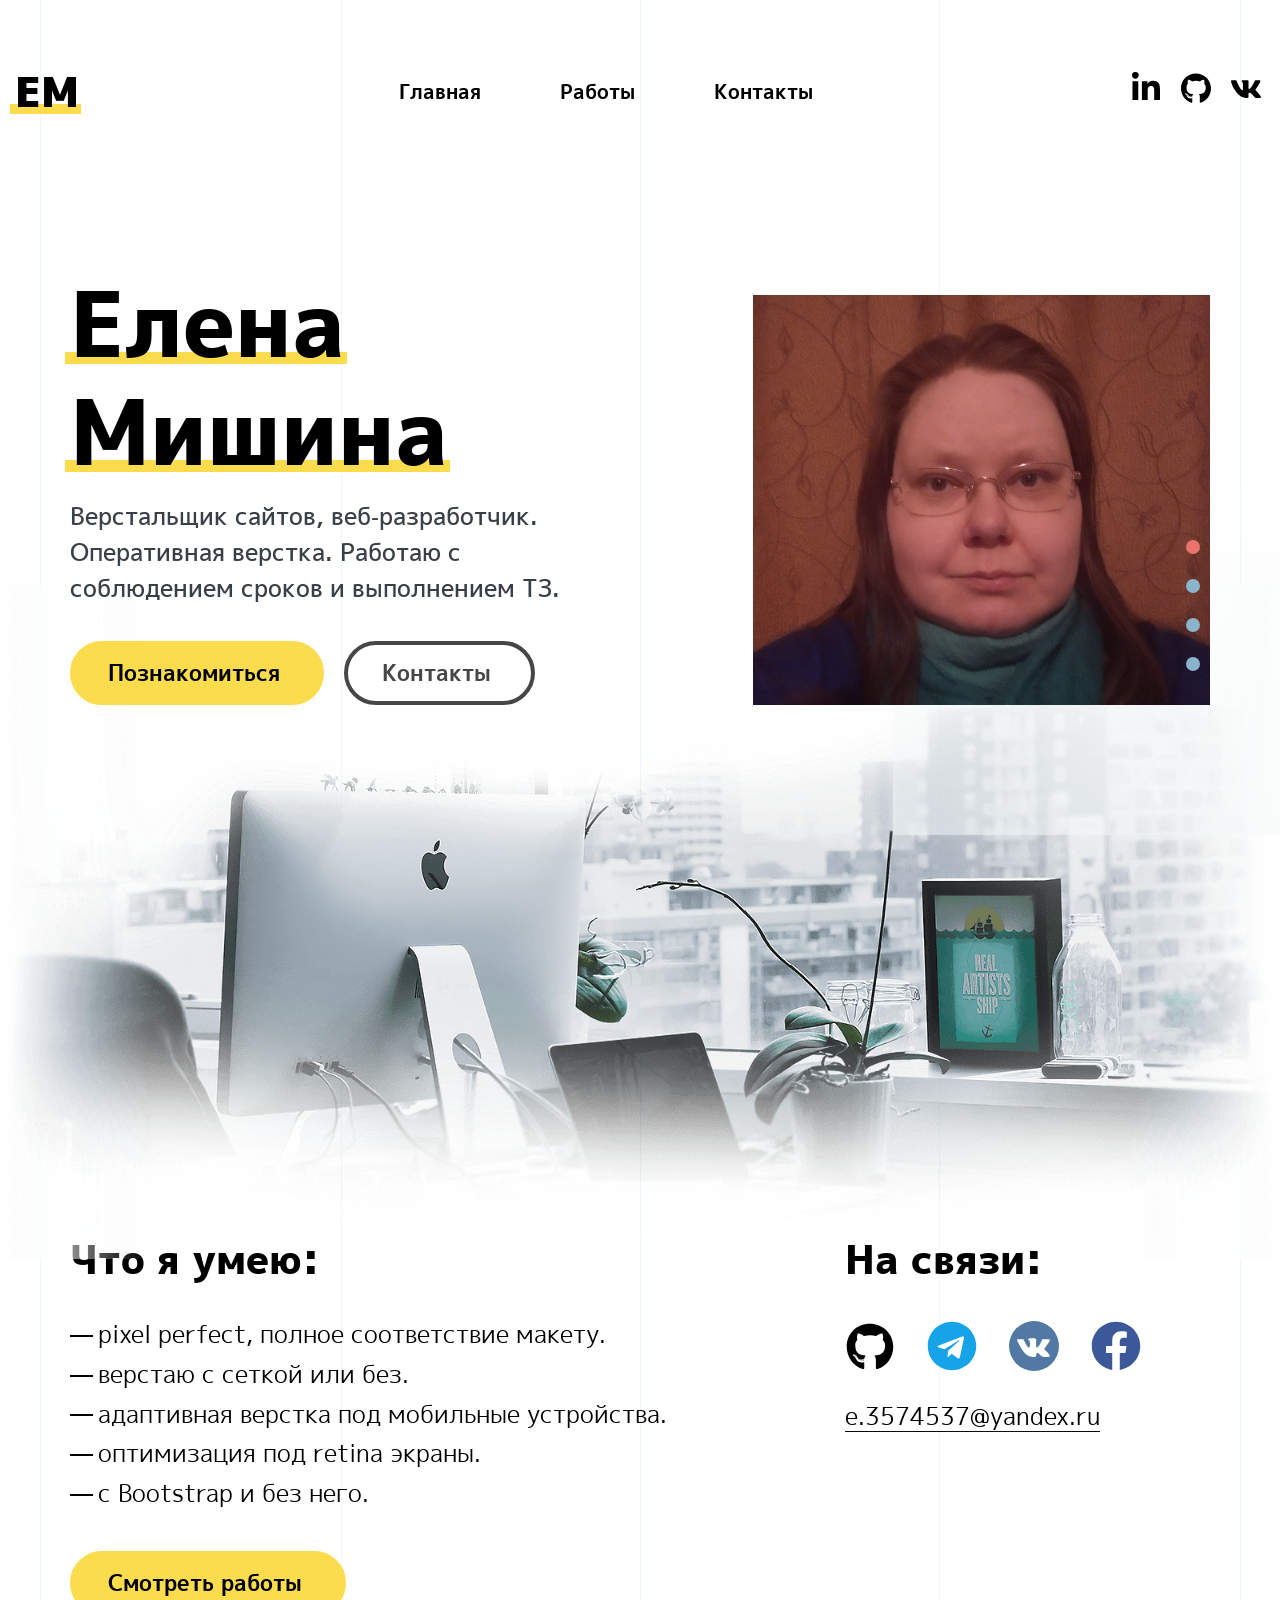
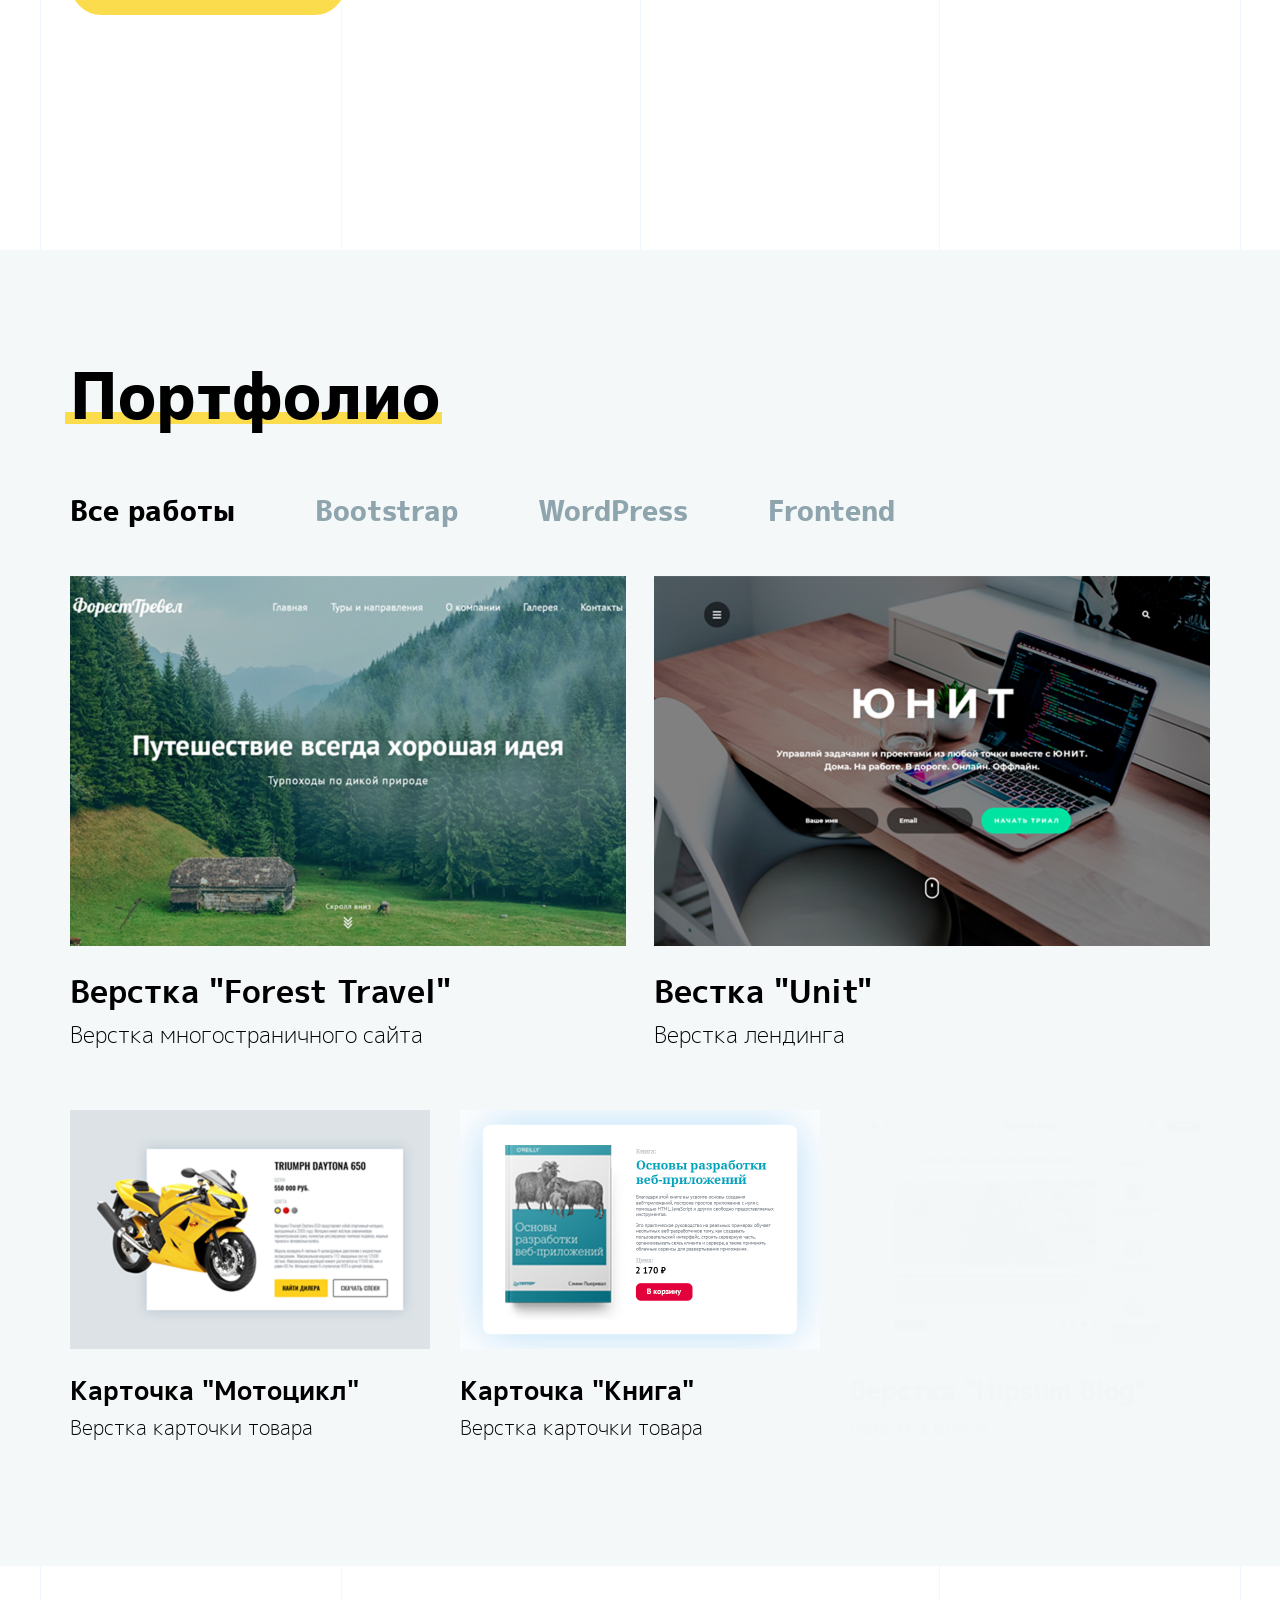
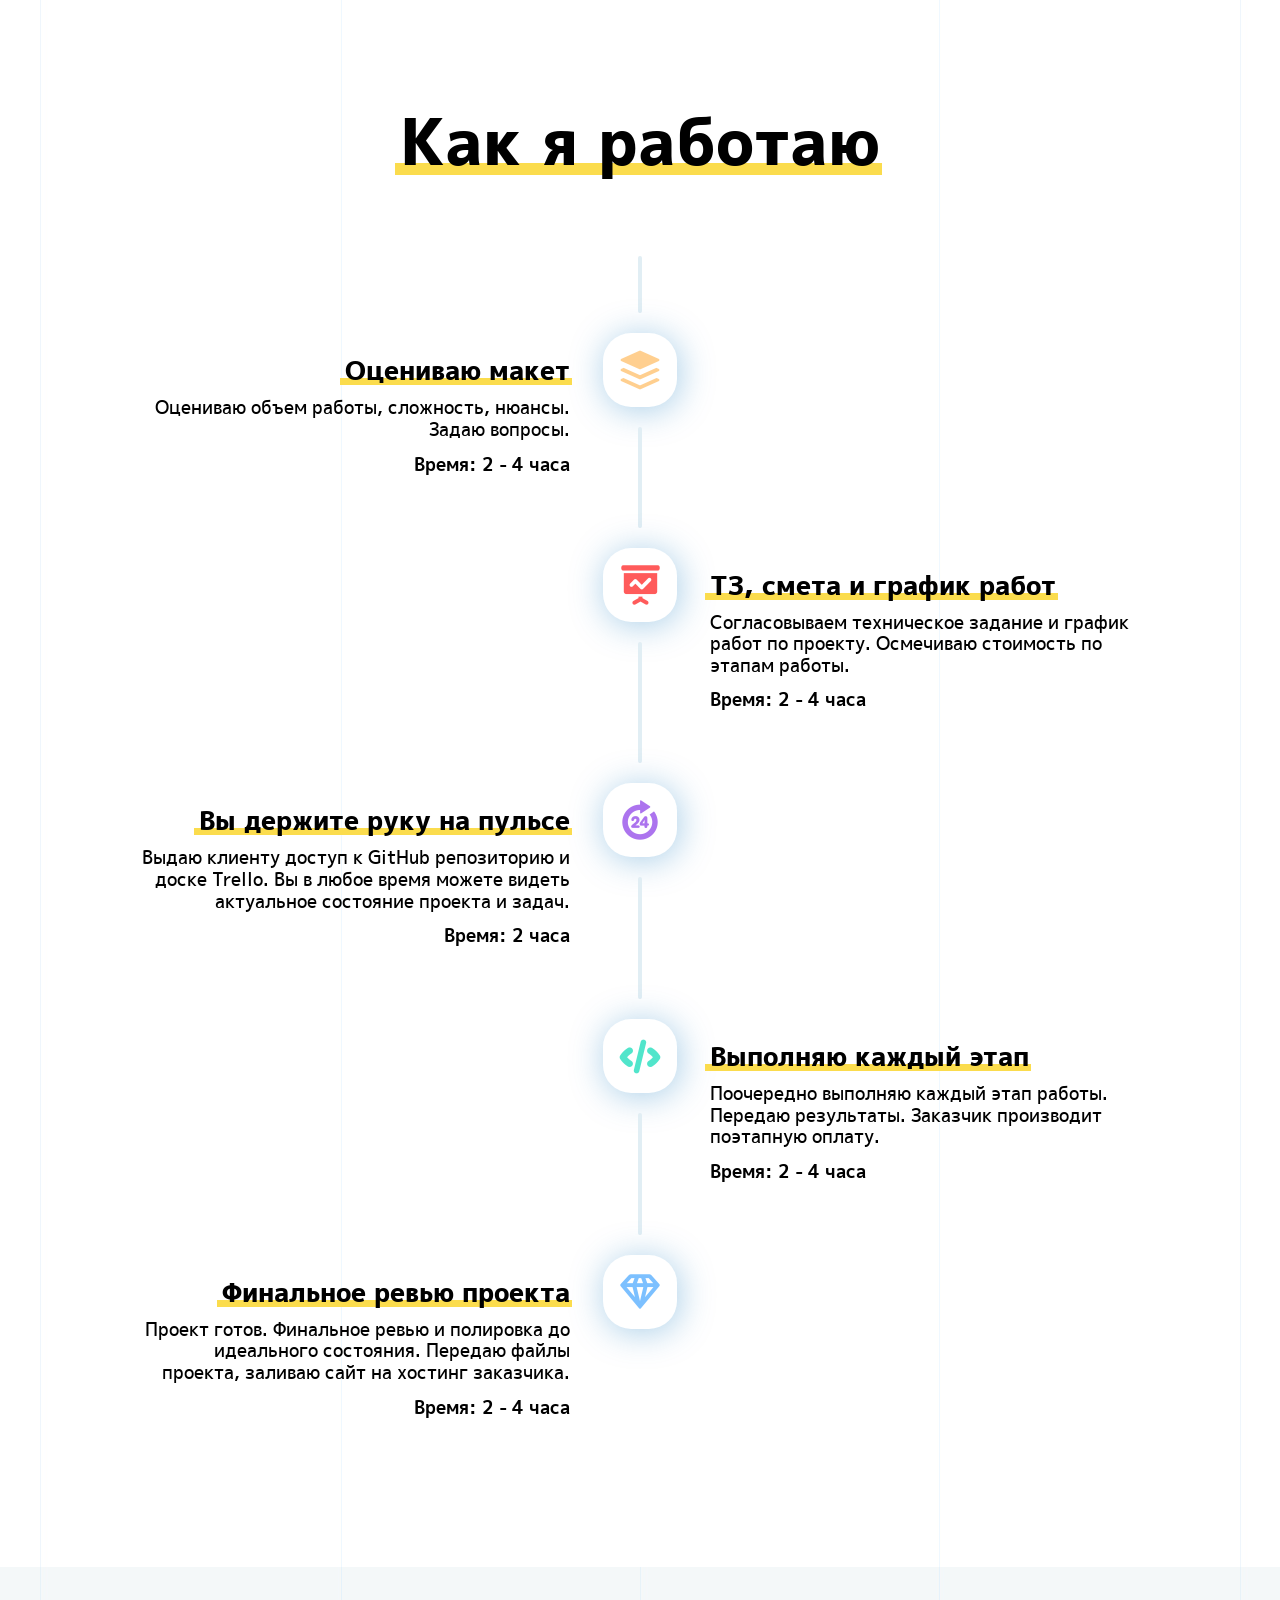
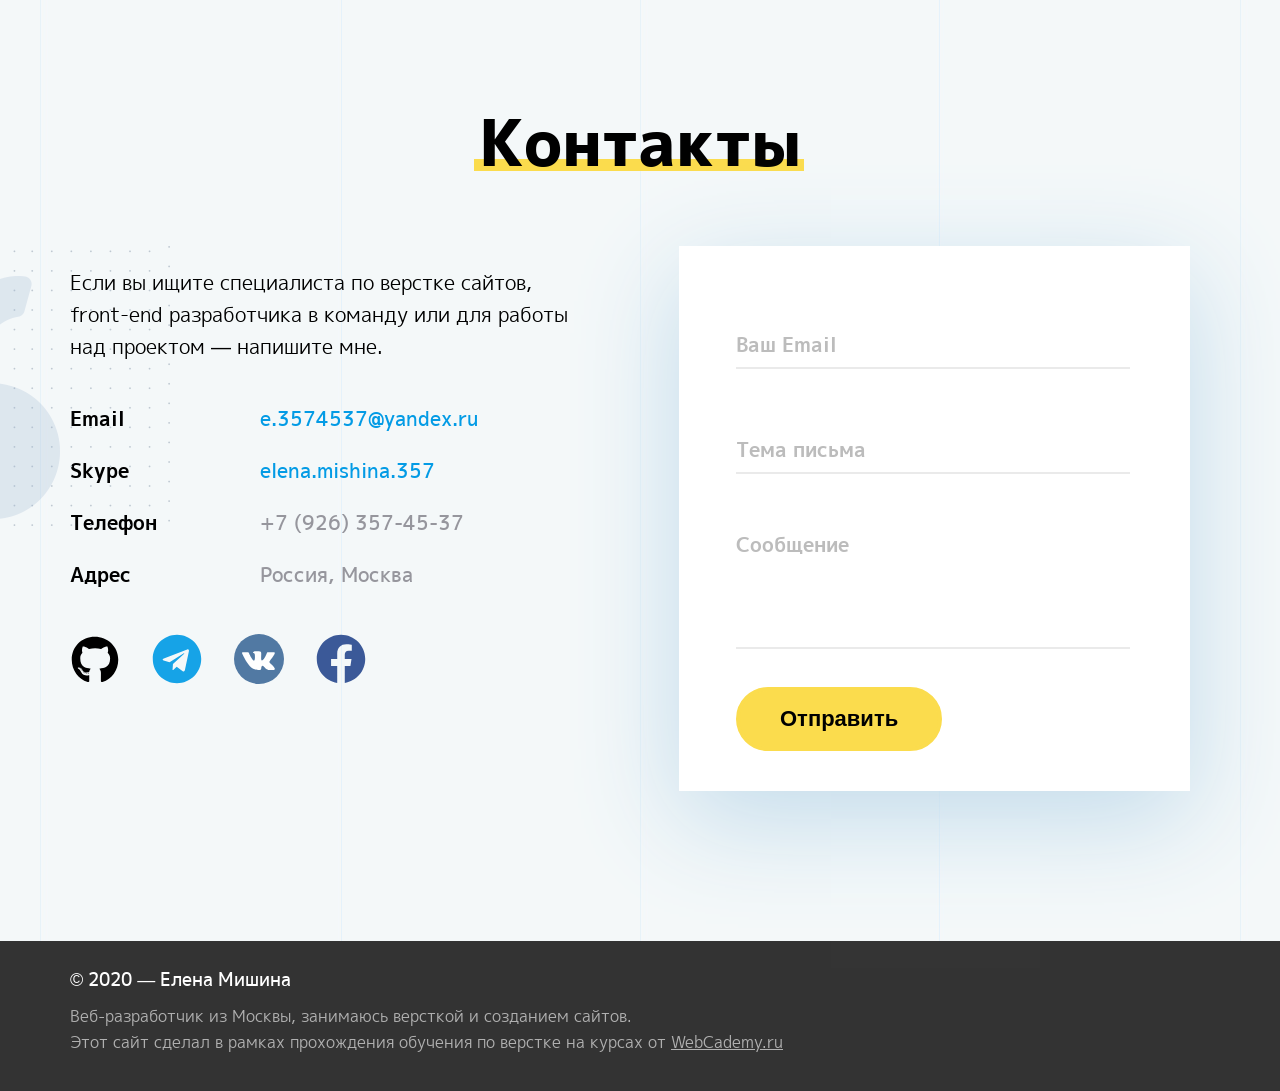
==== docs/index.html @ 37657541 "Mobile all sections" ====
<!DOCTYPE html>
<html lang="ru">
<head>
    <meta charset="UTF-8">
    <meta name="viewport" content="width=device-width, initial-scale=1.0">
    <title>Портфолио</title>
    <link rel="stylesheet" href="./fonts/mplus1p/mplus1p.css">
    <link rel="shortcut icon" href="./img/favicon.png" type="image/x-icon">
    <link rel="stylesheet" href="./css/main.css">
</head>
<body>
    <ul id="page-nav">
        <li class="active">
            <a href="#header"></a>
        </li>
        <li>
            <a href="#portfolio"></a>
        </li>
        <li>
            <a href="#timeline"></a>
        </li>
        <li>
            <a href="#contacts"></a>
        </li>
    </ul>

    <!-- Оверлей -->
    <div id="overlay"></div>

    <!-- Мобильное меню -->
    <div class="mobile-menu">
        <div class="mobile-menu__nav">
            <a href="#" class="logo-link bottom-line">ЕМ</a>

            <nav class="mobile-menu__links">
                <a href="#" class="mobile-menu__link">Услуги</a>
                <a href="#portfolio" class="mobile-menu__link">Работы</a>
                <a href="#contacts" class="mobile-menu__link">Контакты</a>
            </nav>

            <nav class="socials-block">
                <a href="https://github.com/elena-mishina?tab=repositories" target="_blank" class="socials-block__link">
                    <svg aria-hidden="true" focusable="false" data-prefix="fab" data-icon="github" class="svg-inline--fa fa-github fa-w-16" role="img" xmlns="http://www.w3.org/2000/svg" viewBox="0 0 496 512" width="50" height="48"><path fill="#000" d="M165.9 397.4c0 2-2.3 3.6-5.2 3.6-3.3.3-5.6-1.3-5.6-3.6 0-2 2.3-3.6 5.2-3.6 3-.3 5.6 1.3 5.6 3.6zm-31.1-4.5c-.7 2 1.3 4.3 4.3 4.9 2.6 1 5.6 0 6.2-2s-1.3-4.3-4.3-5.2c-2.6-.7-5.5.3-6.2 2.3zm44.2-1.7c-2.9.7-4.9 2.6-4.6 4.9.3 2 2.9 3.3 5.9 2.6 2.9-.7 4.9-2.6 4.6-4.6-.3-1.9-3-3.2-5.9-2.9zM244.8 8C106.1 8 0 113.3 0 252c0 110.9 69.8 205.8 169.5 239.2 12.8 2.3 17.3-5.6 17.3-12.1 0-6.2-.3-40.4-.3-61.4 0 0-70 15-84.7-29.8 0 0-11.4-29.1-27.8-36.6 0 0-22.9-15.7 1.6-15.4 0 0 24.9 2 38.6 25.8 21.9 38.6 58.6 27.5 72.9 20.9 2.3-16 8.8-27.1 16-33.7-55.9-6.2-112.3-14.3-112.3-110.5 0-27.5 7.6-41.3 23.6-58.9-2.6-6.5-11.1-33.3 2.6-67.9 20.9-6.5 69 27 69 27 20-5.6 41.5-8.5 62.8-8.5s42.8 2.9 62.8 8.5c0 0 48.1-33.6 69-27 13.7 34.7 5.2 61.4 2.6 67.9 16 17.7 25.8 31.5 25.8 58.9 0 96.5-58.9 104.2-114.8 110.5 9.2 7.9 17 22.9 17 46.4 0 33.7-.3 75.4-.3 83.6 0 6.5 4.6 14.4 17.3 12.1C428.2 457.8 496 362.9 496 252 496 113.3 383.5 8 244.8 8zM97.2 352.9c-1.3 1-1 3.3.7 5.2 1.6 1.6 3.9 2.3 5.2 1 1.3-1 1-3.3-.7-5.2-1.6-1.6-3.9-2.3-5.2-1zm-10.8-8.1c-.7 1.3.3 2.9 2.3 3.9 1.6 1 3.6.7 4.3-.7.7-1.3-.3-2.9-2.3-3.9-2-.6-3.6-.3-4.3.7zm32.4 35.6c-1.6 1.3-1 4.3 1.3 6.2 2.3 2.3 5.2 2.6 6.5 1 1.3-1.3.7-4.3-1.3-6.2-2.2-2.3-5.2-2.6-6.5-1zm-11.4-14.7c-1.6 1-1.6 3.6 0 5.9 1.6 2.3 4.3 3.3 5.6 2.3 1.6-1.3 1.6-3.9 0-6.2-1.4-2.3-4-3.3-5.6-2z"></path></svg>
                </a>
                <a href="https://t.me/elena3574537" target="_blank" class="socials-block__link">
                    <svg aria-hidden="true" focusable="false" data-prefix="fab" data-icon="telegram" class="svg-inline--fa fa-telegram fa-w-16" role="img" xmlns="http://www.w3.org/2000/svg" viewBox="0 0 496 512" width="50" height="50"><path fill="#16a3e7" d="M248 8C111 8 0 119 0 256s111 248 248 248 248-111 248-248S385 8 248 8zm121.8 169.9l-40.7 191.8c-3 13.6-11.1 16.9-22.4 10.5l-62-45.7-29.9 28.8c-3.3 3.3-6.1 6.1-12.5 6.1l4.4-63.1 114.9-103.8c5-4.4-1.1-6.9-7.7-2.5l-142 89.4-61.2-19.1c-13.3-4.2-13.6-13.3 2.8-19.7l239.1-92.2c11.1-4 20.8 2.7 17.2 19.5z"></path></svg>
                </a>
                <a href="https://vk.com/id86063" target="_blank" class="socials-block__link">
                    <svg version="1.1" xmlns="http://www.w3.org/2000/svg" xmlns:xlink="http://www.w3.org/1999/xlink" x="0px" y="0px" viewBox="0 0 112.196 112.196" style="enable-background:new 0 0 112.196 112.196;" xml:space="preserve" width="50" height="50"><g><g>
                    <circle style="fill:#5179a3;" cx="56.098" cy="56.098" r="56.098"/></g>
                    <path style="fill-rule:evenodd;clip-rule:evenodd;fill:#FFFFFF;" d="M53.979,80.702h4.403c0,0,1.33-0.146,2.009-0.878
                    c0.625-0.672,0.605-1.934,0.605-1.934s-0.086-5.908,2.656-6.778c2.703-0.857,6.174,5.71,9.853,8.235
                    c2.782,1.911,4.896,1.492,4.896,1.492l9.837-0.137c0,0,5.146-0.317,2.706-4.363c-0.2-0.331-1.421-2.993-7.314-8.463
                    c-6.168-5.725-5.342-4.799,2.088-14.702c4.525-6.031,6.334-9.713,5.769-11.29c-0.539-1.502-3.867-1.105-3.867-1.105l-11.076,0.069
                    c0,0-0.821-0.112-1.43,0.252c-0.595,0.357-0.978,1.189-0.978,1.189s-1.753,4.667-4.091,8.636c-4.932,8.375-6.904,8.817-7.71,8.297
                    c-1.875-1.212-1.407-4.869-1.407-7.467c0-8.116,1.231-11.5-2.397-12.376c-1.204-0.291-2.09-0.483-5.169-0.514
                    c-3.952-0.041-7.297,0.012-9.191,0.94c-1.26,0.617-2.232,1.992-1.64,2.071c0.732,0.098,2.39,0.447,3.269,1.644
                    c1.135,1.544,1.095,5.012,1.095,5.012s0.652,9.554-1.523,10.741c-1.493,0.814-3.541-0.848-7.938-8.446
                    c-2.253-3.892-3.954-8.194-3.954-8.194s-0.328-0.804-0.913-1.234c-0.71-0.521-1.702-0.687-1.702-0.687l-10.525,0.069
                    c0,0-1.58,0.044-2.16,0.731c-0.516,0.611-0.041,1.875-0.041,1.875s8.24,19.278,17.57,28.993
                    C44.264,81.287,53.979,80.702,53.979,80.702L53.979,80.702z"/></g><g></g><g></g><g></g><g></g><g></g><g></g><g></g><g></g><g></g><g></g><g></g><g></g><g></g><g></g><g></g></svg>
                </a>
                <a href="https://www.facebook.com/profile.php?id=100005341898283" target="_blank" class="socials-block__link">
                    <svg aria-hidden="true" focusable="false" data-prefix="fab" data-icon="facebook" class="svg-inline--fa fa-facebook fa-w-16" role="img" xmlns="http://www.w3.org/2000/svg" viewBox="0 0 512 512" width="50" height="50"><path fill="#3b5998" d="M504 256C504 119 393 8 256 8S8 119 8 256c0 123.78 90.69 226.38 209.25 245V327.69h-63V256h63v-54.64c0-62.15 37-96.48 93.67-96.48 27.14 0 55.52 4.84 55.52 4.84v61h-31.28c-30.8 0-40.41 19.12-40.41 38.73V256h68.78l-11 71.69h-57.78V501C413.31 482.38 504 379.78 504 256z"></path></svg>
                </a>
            </nav>

            <a href="mailto:e.3574537@yandex.ru" class="mobile-menu__email">e.3574537@yandex.ru</a>
        </div>
    </div>

    <header class="header" id="header">
        <div class="header__nav">
            <a href="#" class="logo-link bottom-line">ЕМ</a>

            <nav class="header__menu">
                <a href="#" class="header__menu-link">Главная</a>
                <a href="#portfolio" class="header__menu-link">Работы</a>
                <a href="#contacts" class="header__menu-link">Контакты</a>
            </nav>

            <nav class="header__socials">
                <a href="#" target="_blank" class="header__socials-link header__socials-link--linked">
                    <svg aria-hidden="true" focusable="false" data-prefix="fab" data-icon="linkedin-in" class="svg-inline--fa fa-linkedin-in fa-w-14" role="img" xmlns="http://www.w3.org/2000/svg" viewBox="0 0 448 512" width="28"><path fill="#000" d="M100.28 448H7.4V148.9h92.88zM53.79 108.1C24.09 108.1 0 83.5 0 53.8a53.79 53.79 0 0 1 107.58 0c0 29.7-24.1 54.3-53.79 54.3zM447.9 448h-92.68V302.4c0-34.7-.7-79.2-48.29-79.2-48.29 0-55.69 37.7-55.69 76.7V448h-92.78V148.9h89.08v40.8h1.3c12.4-23.5 42.69-48.3 87.88-48.3 94 0 111.28 61.9 111.28 142.3V448z"></path></svg>
                </a>
                <a href="https://github.com/elena-mishina?tab=repositories" target="_blank" class="header__socials-link header__socials-link--github">
                    <svg aria-hidden="true" focusable="false" data-prefix="fab" data-icon="github" class="svg-inline--fa fa-github fa-w-16" role="img" xmlns="http://www.w3.org/2000/svg" viewBox="0 0 496 512" width="30"><path fill="#000" d="M165.9 397.4c0 2-2.3 3.6-5.2 3.6-3.3.3-5.6-1.3-5.6-3.6 0-2 2.3-3.6 5.2-3.6 3-.3 5.6 1.3 5.6 3.6zm-31.1-4.5c-.7 2 1.3 4.3 4.3 4.9 2.6 1 5.6 0 6.2-2s-1.3-4.3-4.3-5.2c-2.6-.7-5.5.3-6.2 2.3zm44.2-1.7c-2.9.7-4.9 2.6-4.6 4.9.3 2 2.9 3.3 5.9 2.6 2.9-.7 4.9-2.6 4.6-4.6-.3-1.9-3-3.2-5.9-2.9zM244.8 8C106.1 8 0 113.3 0 252c0 110.9 69.8 205.8 169.5 239.2 12.8 2.3 17.3-5.6 17.3-12.1 0-6.2-.3-40.4-.3-61.4 0 0-70 15-84.7-29.8 0 0-11.4-29.1-27.8-36.6 0 0-22.9-15.7 1.6-15.4 0 0 24.9 2 38.6 25.8 21.9 38.6 58.6 27.5 72.9 20.9 2.3-16 8.8-27.1 16-33.7-55.9-6.2-112.3-14.3-112.3-110.5 0-27.5 7.6-41.3 23.6-58.9-2.6-6.5-11.1-33.3 2.6-67.9 20.9-6.5 69 27 69 27 20-5.6 41.5-8.5 62.8-8.5s42.8 2.9 62.8 8.5c0 0 48.1-33.6 69-27 13.7 34.7 5.2 61.4 2.6 67.9 16 17.7 25.8 31.5 25.8 58.9 0 96.5-58.9 104.2-114.8 110.5 9.2 7.9 17 22.9 17 46.4 0 33.7-.3 75.4-.3 83.6 0 6.5 4.6 14.4 17.3 12.1C428.2 457.8 496 362.9 496 252 496 113.3 383.5 8 244.8 8zM97.2 352.9c-1.3 1-1 3.3.7 5.2 1.6 1.6 3.9 2.3 5.2 1 1.3-1 1-3.3-.7-5.2-1.6-1.6-3.9-2.3-5.2-1zm-10.8-8.1c-.7 1.3.3 2.9 2.3 3.9 1.6 1 3.6.7 4.3-.7.7-1.3-.3-2.9-2.3-3.9-2-.6-3.6-.3-4.3.7zm32.4 35.6c-1.6 1.3-1 4.3 1.3 6.2 2.3 2.3 5.2 2.6 6.5 1 1.3-1.3.7-4.3-1.3-6.2-2.2-2.3-5.2-2.6-6.5-1zm-11.4-14.7c-1.6 1-1.6 3.6 0 5.9 1.6 2.3 4.3 3.3 5.6 2.3 1.6-1.3 1.6-3.9 0-6.2-1.4-2.3-4-3.3-5.6-2z"></path></svg>
                </a>
                <a href="https://vk.com/id86063" target="_blank" class="header__socials-link header__socials-link--vk">
                    <svg aria-hidden="true" focusable="false" data-prefix="fab" data-icon="vk" class="svg-inline--fa fa-vk fa-w-18" role="img" xmlns="http://www.w3.org/2000/svg" viewBox="0 0 576 512" width="32"><path fill="#000" d="M545 117.7c3.7-12.5 0-21.7-17.8-21.7h-58.9c-15 0-21.9 7.9-25.6 16.7 0 0-30 73.1-72.4 120.5-13.7 13.7-20 18.1-27.5 18.1-3.7 0-9.4-4.4-9.4-16.9V117.7c0-15-4.2-21.7-16.6-21.7h-92.6c-9.4 0-15 7-15 13.5 0 14.2 21.2 17.5 23.4 57.5v86.8c0 19-3.4 22.5-10.9 22.5-20 0-68.6-73.4-97.4-157.4-5.8-16.3-11.5-22.9-26.6-22.9H38.8c-16.8 0-20.2 7.9-20.2 16.7 0 15.6 20 93.1 93.1 195.5C160.4 378.1 229 416 291.4 416c37.5 0 42.1-8.4 42.1-22.9 0-66.8-3.4-73.1 15.4-73.1 8.7 0 23.7 4.4 58.7 38.1 40 40 46.6 57.9 69 57.9h58.9c16.8 0 25.3-8.4 20.4-25-11.2-34.9-86.9-106.7-90.3-111.5-8.7-11.2-6.2-16.2 0-26.2.1-.1 72-101.3 79.4-135.6z"></path></svg>
                </a>
            </nav>

            <!-- Гамбургер -->
            <button class="toggle-menu">
                <span></span>
            </button>
        </div>

        <div class="header__main-info">
            <div class="container">
                <div class="header__main-info-content">
                    <div class="main-info__picture-wrapper">
                        <div class="main-info__picture">
                            <img src="./img/elena.jpg" alt="Елена Мишина">
                        </div>
                    </div>

                    <div class="main-info__about-wrapper">
                        <h1 class="title-1"><span class="bottom-line">Елена</span><br><span class="bottom-line">Мишина</span></h1>
                        <p>Верстальщик сайтов, веб&#8209;разработчик. Оперативная верстка. Работаю с соблюдением сроков и выполнением ТЗ.</p>
                        <div class="main-info__links-wrapper">
                            <a href="#skills" class="button button--animated">Познакомиться</a>
                            <a href="#contacts" class="button button--light">Контакты</a>
                        </div>
                    </div>
                </div>
            </div>
        </div>
        
        <div class="header-pic">
            <img src="./img/header-pc.png" alt="Рабочее место">
        </div>

        <div class="header__additional-info" id="skills">
            <div class="container">
                <div class="header__additional-info-content">
                    <div class="additional-info__skills-wrapper">
                        <h3 class="block-title">Что я умею:</h3>
                        <ul class="additional-info__skills-list">
                            <li class="additional-info__skills-item">pixel perfect, полное соответствие макету.</li>
                            <li class="additional-info__skills-item">верстаю с сеткой или без.</li>
                            <li class="additional-info__skills-item">адаптивная верстка под мобильные устройства.</li>
                            <li class="additional-info__skills-item">оптимизация под retina экраны.</li>
                            <li class="additional-info__skills-item">с Bootstrap и без него.</li>
                        </ul>
                        <a href="#portfolio" class="button">Смотреть работы</a>
                    </div>

                    <div class="additional-info__contacts-wrapper">
                        <h3 class="block-title">На связи:</h3>
                        <nav class="socials-block">
                            <a href="https://github.com/elena-mishina?tab=repositories" target="_blank" class="socials-block__link">
                                <svg aria-hidden="true" focusable="false" data-prefix="fab" data-icon="github" class="svg-inline--fa fa-github fa-w-16" role="img" xmlns="http://www.w3.org/2000/svg" viewBox="0 0 496 512" width="50" height="48"><path fill="#000" d="M165.9 397.4c0 2-2.3 3.6-5.2 3.6-3.3.3-5.6-1.3-5.6-3.6 0-2 2.3-3.6 5.2-3.6 3-.3 5.6 1.3 5.6 3.6zm-31.1-4.5c-.7 2 1.3 4.3 4.3 4.9 2.6 1 5.6 0 6.2-2s-1.3-4.3-4.3-5.2c-2.6-.7-5.5.3-6.2 2.3zm44.2-1.7c-2.9.7-4.9 2.6-4.6 4.9.3 2 2.9 3.3 5.9 2.6 2.9-.7 4.9-2.6 4.6-4.6-.3-1.9-3-3.2-5.9-2.9zM244.8 8C106.1 8 0 113.3 0 252c0 110.9 69.8 205.8 169.5 239.2 12.8 2.3 17.3-5.6 17.3-12.1 0-6.2-.3-40.4-.3-61.4 0 0-70 15-84.7-29.8 0 0-11.4-29.1-27.8-36.6 0 0-22.9-15.7 1.6-15.4 0 0 24.9 2 38.6 25.8 21.9 38.6 58.6 27.5 72.9 20.9 2.3-16 8.8-27.1 16-33.7-55.9-6.2-112.3-14.3-112.3-110.5 0-27.5 7.6-41.3 23.6-58.9-2.6-6.5-11.1-33.3 2.6-67.9 20.9-6.5 69 27 69 27 20-5.6 41.5-8.5 62.8-8.5s42.8 2.9 62.8 8.5c0 0 48.1-33.6 69-27 13.7 34.7 5.2 61.4 2.6 67.9 16 17.7 25.8 31.5 25.8 58.9 0 96.5-58.9 104.2-114.8 110.5 9.2 7.9 17 22.9 17 46.4 0 33.7-.3 75.4-.3 83.6 0 6.5 4.6 14.4 17.3 12.1C428.2 457.8 496 362.9 496 252 496 113.3 383.5 8 244.8 8zM97.2 352.9c-1.3 1-1 3.3.7 5.2 1.6 1.6 3.9 2.3 5.2 1 1.3-1 1-3.3-.7-5.2-1.6-1.6-3.9-2.3-5.2-1zm-10.8-8.1c-.7 1.3.3 2.9 2.3 3.9 1.6 1 3.6.7 4.3-.7.7-1.3-.3-2.9-2.3-3.9-2-.6-3.6-.3-4.3.7zm32.4 35.6c-1.6 1.3-1 4.3 1.3 6.2 2.3 2.3 5.2 2.6 6.5 1 1.3-1.3.7-4.3-1.3-6.2-2.2-2.3-5.2-2.6-6.5-1zm-11.4-14.7c-1.6 1-1.6 3.6 0 5.9 1.6 2.3 4.3 3.3 5.6 2.3 1.6-1.3 1.6-3.9 0-6.2-1.4-2.3-4-3.3-5.6-2z"></path></svg>
                            </a>
                            <a href="https://t.me/elena3574537" target="_blank" class="socials-block__link">
                                <svg aria-hidden="true" focusable="false" data-prefix="fab" data-icon="telegram" class="svg-inline--fa fa-telegram fa-w-16" role="img" xmlns="http://www.w3.org/2000/svg" viewBox="0 0 496 512" width="50" height="50"><path fill="#16a3e7" d="M248 8C111 8 0 119 0 256s111 248 248 248 248-111 248-248S385 8 248 8zm121.8 169.9l-40.7 191.8c-3 13.6-11.1 16.9-22.4 10.5l-62-45.7-29.9 28.8c-3.3 3.3-6.1 6.1-12.5 6.1l4.4-63.1 114.9-103.8c5-4.4-1.1-6.9-7.7-2.5l-142 89.4-61.2-19.1c-13.3-4.2-13.6-13.3 2.8-19.7l239.1-92.2c11.1-4 20.8 2.7 17.2 19.5z"></path></svg>
                            </a>
                            <a href="https://vk.com/id86063" target="_blank" class="socials-block__link">
                                <svg version="1.1" xmlns="http://www.w3.org/2000/svg" xmlns:xlink="http://www.w3.org/1999/xlink" x="0px" y="0px" viewBox="0 0 112.196 112.196" style="enable-background:new 0 0 112.196 112.196;" xml:space="preserve" width="50" height="50"><g><g>
                                <circle style="fill:#5179a3;" cx="56.098" cy="56.098" r="56.098"/></g>
                                <path style="fill-rule:evenodd;clip-rule:evenodd;fill:#FFFFFF;" d="M53.979,80.702h4.403c0,0,1.33-0.146,2.009-0.878
                                c0.625-0.672,0.605-1.934,0.605-1.934s-0.086-5.908,2.656-6.778c2.703-0.857,6.174,5.71,9.853,8.235
                                c2.782,1.911,4.896,1.492,4.896,1.492l9.837-0.137c0,0,5.146-0.317,2.706-4.363c-0.2-0.331-1.421-2.993-7.314-8.463
                                c-6.168-5.725-5.342-4.799,2.088-14.702c4.525-6.031,6.334-9.713,5.769-11.29c-0.539-1.502-3.867-1.105-3.867-1.105l-11.076,0.069
                                c0,0-0.821-0.112-1.43,0.252c-0.595,0.357-0.978,1.189-0.978,1.189s-1.753,4.667-4.091,8.636c-4.932,8.375-6.904,8.817-7.71,8.297
                                c-1.875-1.212-1.407-4.869-1.407-7.467c0-8.116,1.231-11.5-2.397-12.376c-1.204-0.291-2.09-0.483-5.169-0.514
                                c-3.952-0.041-7.297,0.012-9.191,0.94c-1.26,0.617-2.232,1.992-1.64,2.071c0.732,0.098,2.39,0.447,3.269,1.644
                                c1.135,1.544,1.095,5.012,1.095,5.012s0.652,9.554-1.523,10.741c-1.493,0.814-3.541-0.848-7.938-8.446
                                c-2.253-3.892-3.954-8.194-3.954-8.194s-0.328-0.804-0.913-1.234c-0.71-0.521-1.702-0.687-1.702-0.687l-10.525,0.069
                                c0,0-1.58,0.044-2.16,0.731c-0.516,0.611-0.041,1.875-0.041,1.875s8.24,19.278,17.57,28.993
                                C44.264,81.287,53.979,80.702,53.979,80.702L53.979,80.702z"/></g><g></g><g></g><g></g><g></g><g></g><g></g><g></g><g></g><g></g><g></g><g></g><g></g><g></g><g></g><g></g></svg>
                            </a>
                            <a href="https://www.facebook.com/profile.php?id=100005341898283" target="_blank" class="socials-block__link">
                                <svg aria-hidden="true" focusable="false" data-prefix="fab" data-icon="facebook" class="svg-inline--fa fa-facebook fa-w-16" role="img" xmlns="http://www.w3.org/2000/svg" viewBox="0 0 512 512" width="50" height="50"><path fill="#3b5998" d="M504 256C504 119 393 8 256 8S8 119 8 256c0 123.78 90.69 226.38 209.25 245V327.69h-63V256h63v-54.64c0-62.15 37-96.48 93.67-96.48 27.14 0 55.52 4.84 55.52 4.84v61h-31.28c-30.8 0-40.41 19.12-40.41 38.73V256h68.78l-11 71.69h-57.78V501C413.31 482.38 504 379.78 504 256z"></path></svg>
                            </a>
                        </nav>
                        <a href="mailto:e.3574537@yandex.ru" class="additional-info__email">e.3574537@yandex.ru</a>
                    </div>
                </div>
            </div>
        </div>
    </header>

    <main>
        <section class="portfolio" id="portfolio">
            <div class="container">
                <h2 class="title-2"><span class="bottom-line">Портфолио</span></h2>

                <div class="projects">
                    <div class="projects__menu">
                        <button class="projects__menu-item control-active" data-filter="all">Все работы</button>
                        <button class="projects__menu-item" data-filter=".bootstrap">Bootstrap</button>
                        <button class="projects__menu-item" data-filter=".wordpress">WordPress</button>
                        <button class="projects__menu-item" data-filter=".frontend">Frontend</button>
                    </div>

                    <div class="projects__cards-wrapper" id="projects-cards">
                        <a href="#" class="project__card project__card--big mix bootstrap">
                            <div class="project-card__img">
                                <span class="button button--project">Смотреть проект</span>
                                <img src="./img/projects/forest-travel.jpg" width="556" alt="Проект 1">
                            </div>

                            <div class="project-card__description">
                                <h4 class="project-card__title">Верстка "Forest Travel"</h4>
                                <p class="project-card__text">Верстка многостраничного сайта</p>
                            </div>
                        </a>

                        <a href="#" class="project__card project__card--big mix">
                            <div class="project-card__img">
                                <span class="button button--project">Смотреть проект</span>
                                <img src="./img/projects/unit.jpg" width="556" alt="Проект 2">
                            </div>

                            <div class="project-card__description">
                                <h4 class="project-card__title">Вестка "Unit"</h4>
                                <p class="project-card__text">Верстка лендинга</p>
                            </div>
                        </a>

                        <a href="#" class="project__card mix wordpress frontend">
                            <div class="project-card__img">
                                <span class="button button--project">Смотреть проект</span>
                                <img src="./img/projects/moto-card.jpg" width="360" alt="Проект 3">
                            </div>

                            <div class="project-card__description">
                                <h4 class="project-card__title">Карточка "Мотоцикл"</h4>
                                <p class="project-card__text">Верстка карточки товара</p>
                            </div>
                        </a>

                        <a href="#" class="project__card mix frontend wordpress">
                            <div class="project-card__img">
                                <span class="button button--project">Смотреть проект</span>
                                <img src="./img/projects/book-card.jpg" width="360" alt="Проект 4">
                            </div>

                            <div class="project-card__description">
                                <h4 class="project-card__title">Карточка "Книга"</h4>
                                <p class="project-card__text">Верстка карточки товара</p>
                            </div>
                        </a>

                        <a href="#" class="project__card hide-card mix frontend">
                            <div class="project-card__img">
                                <span class="button button--project">Смотреть проект</span>
                                <img src="./img/projects/hipsum-blog.jpg" width="360" alt="Проект 5">
                            </div>

                            <div class="project-card__description">
                                <h4 class="project-card__title">Верстка "Hipsum Blog"</h4>
                                <p class="project-card__text">Верстка блога</p>
                            </div>
                        </a>
                    </div>

                    <button class="projects__all-cards">Смотреть все работы</button>
                </div>
            </div>
        </section>

        <section class="timeline" id="timeline">
            <div class="container">
                <h2 class="title-2"><span class="bottom-line">Как я работаю</span></h2>

                <div class="timeline__wrapper">
                    <div class="timeline__item">
                        <div class="timeline__text">
                            <h4 class="timeline__title"><span class="bottom-line">Оцениваю макет</span></h4>
                            <p class="timeline__description">Оцениваю объем работы, сложность, нюансы. Задаю вопросы.</p>
                            <p class="timeline__time">Время: 2 - 4 часа</p>
                        </div>
                        <div class="timeline__icon">
                            <img src="./img/icons/layers.png" alt="Иконка-1">
                        </div>
                    </div>

                    <div class="timeline__item">
                        <div class="timeline__text">
                            <h4 class="timeline__title"><span class="bottom-line">ТЗ, смета и график работ</span></h4>
                            <p class="timeline__description">Согласовываем техническое задание и график работ по проекту. Осмечиваю стоимость по этапам работы.</p>
                            <p class="timeline__time">Время: 2 - 4 часа</p>
                        </div>
                        <div class="timeline__icon">
                            <img src="./img/icons/presentation-chart.png" alt="Иконка-2">
                        </div>
                    </div>

                    <div class="timeline__item">
                        <div class="timeline__text">
                            <h4 class="timeline__title"><span class="bottom-line">Вы держите руку на пульсе</span></h4>
                            <p class="timeline__description">Выдаю клиенту доступ к GitHub репозиторию и доске Trello. Вы в любое время можете видеть актуальное состояние проекта и задач.</p>
                            <p class="timeline__time">Время: 2 часа</p>
                        </div>
                        <div class="timeline__icon">
                            <img src="./img/icons/24-hours.png" alt="Иконка-3">
                        </div>
                    </div>

                    <div class="timeline__item">
                        <div class="timeline__text">
                            <h4 class="timeline__title"><span class="bottom-line">Выполняю каждый этап</span></h4>
                            <p class="timeline__description">Поочередно выполняю каждый этап работы. Передаю результаты. Заказчик производит поэтапную оплату.</p>
                            <p class="timeline__time">Время: 2 - 4 часа</p>
                        </div>
                        <div class="timeline__icon">
                            <img src="./img/icons/code-alt.png" alt="Иконка-4">
                        </div>
                    </div>

                    <div class="timeline__item">
                        <div class="timeline__text">
                            <h4 class="timeline__title"><span class="bottom-line">Финальное ревью проекта</span></h4>
                            <p class="timeline__description">Проект готов. Финальное ревью и полировка до идеального состояния. Передаю файлы проекта, заливаю сайт на хостинг заказчика.</p>
                            <p class="timeline__time">Время: 2 - 4 часа</p>
                        </div>
                        <div class="timeline__icon">
                            <img src="./img/icons/diamond.png" alt="Иконка-5">
                        </div>
                    </div>
                </div>
            </div>
        </section>

        <section class="contacts" id="contacts">
            <div class="container">
                <h2 class="title-2"><span class="bottom-line">Контакты</span></h2>

                <div class="contacts__wrapper">
                    <div class="contacts__bg">
                        <img src="./img/backgrounds/dots.png" alt="dots">
                        <img src="./img/backgrounds/quotes.png" alt="quotes" class="move-quotes">
                    </div>

                    <div class="contacts__content">
                        <div class="contacts__text">
                            <p>Если вы ищите специалиста по верстке сайтов, front-end разработчика в команду или для работы над проектом — напишите мне.</p>
                        </div>

                        <ul class="contacts__details">
                            <li class="contacts__item">
                                <p class="contacts__type">Email</p>
                                <a href="mailto:e.3574537@yandex.ru" class="contacts__data contacts__data--email">e.3574537@yandex.ru</a>
                            </li>
                            <li class="contacts__item">
                                <p class="contacts__type">Skype</p>
                                <a href="skype:elena.mishina.357" class="contacts__data contacts__data--skype">elena.mishina.357</a>
                            </li>
                            <li class="contacts__item">
                                <p class="contacts__type">Телефон</p>
                                <a href="tel:+7263574537" class="contacts__data contacts__data--tel">+7 (926) 357-45-37</a>
                            </li>
                            <li class="contacts__item">
                                <p class="contacts__type">Адрес</p>
                                <p class="contacts__data contacts__data--address">Россия, Москва</p>
                            </li>
                        </ul>

                        <nav class="socials-block">
                            <a href="https://github.com/elena-mishina?tab=repositories" target="_blank" class="socials-block__link">
                                <svg aria-hidden="true" focusable="false" data-prefix="fab" data-icon="github" class="svg-inline--fa fa-github fa-w-16" role="img" xmlns="http://www.w3.org/2000/svg" viewBox="0 0 496 512" width="50" height="48"><path fill="#000" d="M165.9 397.4c0 2-2.3 3.6-5.2 3.6-3.3.3-5.6-1.3-5.6-3.6 0-2 2.3-3.6 5.2-3.6 3-.3 5.6 1.3 5.6 3.6zm-31.1-4.5c-.7 2 1.3 4.3 4.3 4.9 2.6 1 5.6 0 6.2-2s-1.3-4.3-4.3-5.2c-2.6-.7-5.5.3-6.2 2.3zm44.2-1.7c-2.9.7-4.9 2.6-4.6 4.9.3 2 2.9 3.3 5.9 2.6 2.9-.7 4.9-2.6 4.6-4.6-.3-1.9-3-3.2-5.9-2.9zM244.8 8C106.1 8 0 113.3 0 252c0 110.9 69.8 205.8 169.5 239.2 12.8 2.3 17.3-5.6 17.3-12.1 0-6.2-.3-40.4-.3-61.4 0 0-70 15-84.7-29.8 0 0-11.4-29.1-27.8-36.6 0 0-22.9-15.7 1.6-15.4 0 0 24.9 2 38.6 25.8 21.9 38.6 58.6 27.5 72.9 20.9 2.3-16 8.8-27.1 16-33.7-55.9-6.2-112.3-14.3-112.3-110.5 0-27.5 7.6-41.3 23.6-58.9-2.6-6.5-11.1-33.3 2.6-67.9 20.9-6.5 69 27 69 27 20-5.6 41.5-8.5 62.8-8.5s42.8 2.9 62.8 8.5c0 0 48.1-33.6 69-27 13.7 34.7 5.2 61.4 2.6 67.9 16 17.7 25.8 31.5 25.8 58.9 0 96.5-58.9 104.2-114.8 110.5 9.2 7.9 17 22.9 17 46.4 0 33.7-.3 75.4-.3 83.6 0 6.5 4.6 14.4 17.3 12.1C428.2 457.8 496 362.9 496 252 496 113.3 383.5 8 244.8 8zM97.2 352.9c-1.3 1-1 3.3.7 5.2 1.6 1.6 3.9 2.3 5.2 1 1.3-1 1-3.3-.7-5.2-1.6-1.6-3.9-2.3-5.2-1zm-10.8-8.1c-.7 1.3.3 2.9 2.3 3.9 1.6 1 3.6.7 4.3-.7.7-1.3-.3-2.9-2.3-3.9-2-.6-3.6-.3-4.3.7zm32.4 35.6c-1.6 1.3-1 4.3 1.3 6.2 2.3 2.3 5.2 2.6 6.5 1 1.3-1.3.7-4.3-1.3-6.2-2.2-2.3-5.2-2.6-6.5-1zm-11.4-14.7c-1.6 1-1.6 3.6 0 5.9 1.6 2.3 4.3 3.3 5.6 2.3 1.6-1.3 1.6-3.9 0-6.2-1.4-2.3-4-3.3-5.6-2z"></path></svg>
                            </a>
                            <a href="https://t.me/elena3574537" target="_blank" class="socials-block__link">
                                <svg aria-hidden="true" focusable="false" data-prefix="fab" data-icon="telegram" class="svg-inline--fa fa-telegram fa-w-16" role="img" xmlns="http://www.w3.org/2000/svg" viewBox="0 0 496 512" width="50" height="50"><path fill="#16a3e7" d="M248 8C111 8 0 119 0 256s111 248 248 248 248-111 248-248S385 8 248 8zm121.8 169.9l-40.7 191.8c-3 13.6-11.1 16.9-22.4 10.5l-62-45.7-29.9 28.8c-3.3 3.3-6.1 6.1-12.5 6.1l4.4-63.1 114.9-103.8c5-4.4-1.1-6.9-7.7-2.5l-142 89.4-61.2-19.1c-13.3-4.2-13.6-13.3 2.8-19.7l239.1-92.2c11.1-4 20.8 2.7 17.2 19.5z"></path></svg>
                            </a>
                            <a href="https://vk.com/id86063" target="_blank" class="socials-block__link">
                                <svg version="1.1" xmlns="http://www.w3.org/2000/svg" xmlns:xlink="http://www.w3.org/1999/xlink" x="0px" y="0px" viewBox="0 0 112.196 112.196" style="enable-background:new 0 0 112.196 112.196;" xml:space="preserve" width="50" height="50"><g><g>
                                <circle style="fill:#5179a3;" cx="56.098" cy="56.098" r="56.098"/></g>
                                <path style="fill-rule:evenodd;clip-rule:evenodd;fill:#FFFFFF;" d="M53.979,80.702h4.403c0,0,1.33-0.146,2.009-0.878
                                c0.625-0.672,0.605-1.934,0.605-1.934s-0.086-5.908,2.656-6.778c2.703-0.857,6.174,5.71,9.853,8.235
                                c2.782,1.911,4.896,1.492,4.896,1.492l9.837-0.137c0,0,5.146-0.317,2.706-4.363c-0.2-0.331-1.421-2.993-7.314-8.463
                                c-6.168-5.725-5.342-4.799,2.088-14.702c4.525-6.031,6.334-9.713,5.769-11.29c-0.539-1.502-3.867-1.105-3.867-1.105l-11.076,0.069
                                c0,0-0.821-0.112-1.43,0.252c-0.595,0.357-0.978,1.189-0.978,1.189s-1.753,4.667-4.091,8.636c-4.932,8.375-6.904,8.817-7.71,8.297
                                c-1.875-1.212-1.407-4.869-1.407-7.467c0-8.116,1.231-11.5-2.397-12.376c-1.204-0.291-2.09-0.483-5.169-0.514
                                c-3.952-0.041-7.297,0.012-9.191,0.94c-1.26,0.617-2.232,1.992-1.64,2.071c0.732,0.098,2.39,0.447,3.269,1.644
                                c1.135,1.544,1.095,5.012,1.095,5.012s0.652,9.554-1.523,10.741c-1.493,0.814-3.541-0.848-7.938-8.446
                                c-2.253-3.892-3.954-8.194-3.954-8.194s-0.328-0.804-0.913-1.234c-0.71-0.521-1.702-0.687-1.702-0.687l-10.525,0.069
                                c0,0-1.58,0.044-2.16,0.731c-0.516,0.611-0.041,1.875-0.041,1.875s8.24,19.278,17.57,28.993
                                C44.264,81.287,53.979,80.702,53.979,80.702L53.979,80.702z"/></g><g></g><g></g><g></g><g></g><g></g><g></g><g></g><g></g><g></g><g></g><g></g><g></g><g></g><g></g><g></g></svg>
                            </a>
                            <a href="https://www.facebook.com/profile.php?id=100005341898283" target="_blank" class="socials-block__link">
                                <svg aria-hidden="true" focusable="false" data-prefix="fab" data-icon="facebook" class="svg-inline--fa fa-facebook fa-w-16" role="img" xmlns="http://www.w3.org/2000/svg" viewBox="0 0 512 512" width="50" height="50"><path fill="#3b5998" d="M504 256C504 119 393 8 256 8S8 119 8 256c0 123.78 90.69 226.38 209.25 245V327.69h-63V256h63v-54.64c0-62.15 37-96.48 93.67-96.48 27.14 0 55.52 4.84 55.52 4.84v61h-31.28c-30.8 0-40.41 19.12-40.41 38.73V256h68.78l-11 71.69h-57.78V501C413.31 482.38 504 379.78 504 256z"></path></svg>
                            </a>
                        </nav>
                    </div>

                    <div class="contacts__form-wrapper">
                        <form class="contact-form">
                            <div class="contact-form__item">
                                <span class="fake-placeholder">Ваш Email</span>
                                <input type="email" name="email" class="contact-form__field" required>
                            </div>
                            <!-- <div class="contact-form__item">
                                <span class="fake-placeholder">Ваш телефон</span>
                                <input type="tel" name="tel" class="contact-form__field phone" required>
                            </div> -->
                            <div class="contact-form__item">
                                <span class="fake-placeholder">Тема письма</span>
                                <input type="text" name="subject" class="contact-form__field">
                            </div>
                            <div class="contact-form__item">
                                <span class="fake-placeholder">Сообщение</span>
                                <textarea name="message" class="contact-form__field"></textarea>
                            </div>
                            <div class="contact-form__item">
                                <input type="submit" value="Отправить" class="button button--form">
                            </div>
                        </form>
                        <div id="answer"></div>
                    </div>
                </div>
            </div>
        </section>
    </main>

    <footer class="footer">
        <div class="container">
            <p class="footer__copyright">© 2020 — Елена Мишина</p>
            <div class="footer__text">
                <p>Веб-разработчик из Москвы, занимаюсь версткой и созданием сайтов.</p>
                <p>Этот сайт сделал в рамках прохождения обучения по верстке на курсах от <a href="https://webcademy.ru/" target="_blank">WebCademy.ru</a></p>
            </div>
        </div>
    </footer>

    <a href="#header" id="backTop">
        <svg aria-hidden="true" focusable="false" data-prefix="fas" data-icon="arrow-circle-up" class="svg-inline--fa fa-arrow-circle-up fa-w-16" role="img" xmlns="http://www.w3.org/2000/svg" viewBox="0 0 512 512"><path fill="currentColor" d="M8 256C8 119 119 8 256 8s248 111 248 248-111 248-248 248S8 393 8 256zm143.6 28.9l72.4-75.5V392c0 13.3 10.7 24 24 24h16c13.3 0 24-10.7 24-24V209.4l72.4 75.5c9.3 9.7 24.8 9.9 34.3.4l10.9-11c9.4-9.4 9.4-24.6 0-33.9L273 107.7c-9.4-9.4-24.6-9.4-33.9 0L106.3 240.4c-9.4 9.4-9.4 24.6 0 33.9l10.9 11c9.6 9.5 25.1 9.3 34.4-.4z"></path></svg>
    </a>

    <script src="./libs/jquery/jquery-3.5.1.min.js"></script>
    <script src="./libs/mixitup3/mixitup.min.js"></script>
    <script src="./libs/jquery.validate/jquery.validate.js"></script>
    <script src="./libs/jquery.maskedinput/jquery.maskedinput.min.js"></script>
    <script src="./libs/nav/nav.js"></script>
    <script src="./js/main.js"></script>
</body>
</html>
---- docs/fonts/mplus1p/mplus1p.css ----
@font-face {
    font-family: 'M PLUS 1p';
    src: local('Mplus 1p Light'), local('Mplus1p-Light'), url('Mplus1plight.woff2') format('woff2'), url('Mplus1plight.woff') format('woff'), url('Mplus1plight.ttf') format('truetype');
    font-weight: 300;
    font-style: normal;
}
@font-face {
    font-family: 'M PLUS 1p';
    src: local('Mplus 1p'), local('Mplus1p-Regular'), url('Mplus1p.woff2') format('woff2'), url('Mplus1p.woff') format('woff'), url('Mplus1p.ttf') format('truetype');
    font-weight: 400;
    font-style: normal;
}
@font-face {
    font-family: 'M PLUS 1p';
    src: local('Mplus 1p Thin'), local('Mplus1p-Thin'), url('Mplus1pthin.woff2') format('woff2'), url('Mplus1pthin.woff') format('woff'), url('Mplus1pthin.ttf') format('truetype');
    font-weight: 100;
    font-style: normal;
}
@font-face {
    font-family: 'M PLUS 1p';
    src: local('Mplus 1p ExtraBold'), local('Mplus1p-ExtraBold'), url('Mplus1pextrabold.woff2') format('woff2'), url('Mplus1pextrabold.woff') format('woff'), url('Mplus1pextrabold.ttf') format('truetype');
    font-weight: 800;
    font-style: normal;
}
@font-face {
    font-family: 'M PLUS 1p';
    src: local('Mplus 1p Black'), local('Mplus1p-Black'), url('Mplus1pblack.woff2') format('woff2'), url('Mplus1pblack.woff') format('woff'), url('Mplus1pblack.ttf') format('truetype');
    font-weight: 900;
    font-style: normal;
}
@font-face {
    font-family: 'M PLUS 1p';
    src: local('Mplus 1p Medium'), local('Mplus1p-Medium'), url('Mplus1pmedium.woff2') format('woff2'), url('Mplus1pmedium.woff') format('woff'), url('Mplus1pmedium.ttf') format('truetype');
    font-weight: 500;
    font-style: normal;
}
@font-face {
    font-family: 'M PLUS 1p';
    src: local('Mplus 1p Bold'), local('Mplus1p-Bold'), url('Mplus1pbold.woff2') format('woff2'), url('Mplus1pbold.woff') format('woff'), url('Mplus1pbold.ttf') format('truetype');
    font-weight: 700;
    font-style: normal;
}
---- docs/css/main.css ----
:root {
  --text: #000;
  --red: #ea736d;
  --blue: #039be5;
  --yellow: #fbdc4d;
}
* {
  box-sizing: border-box;
}
html {
  scroll-behavior: smooth;
}
body {
  margin: 0;
  font-family: 'M PLUS 1p', sans-serif;
  font-weight: 400;
}
body,
h1,
h2,
h3,
h4,
h5,
h6,
p,
ul {
  margin: 0;
  padding: 0;
}
body.no-scroll {
  overflow: hidden;
}
#overlay {
  position: fixed;
  top: 0;
  left: 0;
  width: 100%;
  height: 100%;
  background-color: rgba(0, 0, 0, 0.5);
  z-index: 4;
  display: none;
}
#overlay.active {
  display: block;
}
ul {
  list-style-type: none;
}
img {
  max-width: 100%;
  height: auto;
  vertical-align: top;
}
a,
a:hover,
a:focus {
  text-decoration: none;
  outline: none;
}
a,
button,
input {
  transition: all 0.5s;
}
svg {
  max-width: 100%;
}
button,
input,
textarea {
  outline: none;
}
textarea {
  resize: none;
}
input[type="submit"],
input[type="radio"],
input[type="checkbox"] {
  appearance: none;
  -moz-appearance: none;
  -webkit-appearance: none;
}
button,
a,
input,
textarea {
  display: inline-block;
  cursor: pointer;
}
p::selection {
  background-color: var(--yellow);
}
.container {
  width: 100%;
  max-width: 320px;
  margin-left: auto;
  margin-right: auto;
  padding: 0 15px;
}
@media (min-width: 768px) {
  .container {
    max-width: 768px;
    padding: 0 30px;
  }
}
@media (min-width: 1200px) {
  .container {
    max-width: 1140px;
    padding: 0;
  }
}
.bottom-line {
  position: relative;
  z-index: 2;
}
.bottom-line:after {
  content: "";
  position: absolute;
  right: -2px;
  bottom: 8px;
  left: -5px;
  height: 10px;
  background-color: var(--yellow);
  z-index: -1;
}
.title-1 {
  color: var(--text);
  font-size: 42px;
  font-weight: 800;
  line-height: 1.2;
}
@media (min-width: 768px) {
  .title-1 {
    font-size: 52px;
  }
}
@media (min-width: 1200px) {
  .title-1 {
    font-size: 90px;
  }
}
.title-1 .bottom-line:after {
  bottom: 8px;
  height: 12px;
}
@media (min-width: 768px) {
  .title-1 .bottom-line:after {
    bottom: 12px;
  }
}
@media (min-width: 1200px) {
  .title-1 .bottom-line:after {
    bottom: 22px;
  }
}
.title-2 {
  color: var(--text);
  font-size: 42px;
  font-weight: 800;
}
@media (min-width: 768px) {
  .title-2 {
    font-size: 52px;
  }
}
@media (min-width: 1200px) {
  .title-2 {
    font-size: 64px;
  }
}
.title-2 .bottom-line:after {
  bottom: 8px;
  height: 12px;
}
@media (min-width: 768px) {
  .title-2 .bottom-line:after {
    bottom: 12px;
  }
}
@media (min-width: 1200px) {
  .title-2 .bottom-line:after {
    bottom: 15px;
  }
}
.button {
  display: inline-block;
  padding-right: 40px;
  padding-left: 34px;
  background-color: var(--yellow);
  border: 4px solid var(--yellow);
  color: var(--text);
  font-size: 22px;
  font-weight: 700;
  line-height: 56px;
  border-radius: 35px;
}
.button:hover {
  background-color: #ffd200;
  border-color: #ffd200;
}
.button:active {
  background-color: #e1bc10;
  border-color: #e1bc10;
}
.button--light {
  background-color: #fff;
  border-color: #464646;
  color: #464646;
}
.button--light:hover {
  background-color: #fff;
  color: #797979;
  border-color: #797979;
}
.button--light:active {
  background-color: #fff;
  color: #181818;
  border-color: #181818;
}
.button--project {
  white-space: nowrap;
  padding-right: 30px;
  padding-left: 30px;
  background-color: #fff;
  border: none;
  color: var(--red);
  font-weight: 800;
  line-height: 52px;
}
.button--project:hover {
  background-color: var(--red);
  color: #fff;
}
.button--project:active {
  background-color: #d4423b;
}
.button--form {
  width: 100%;
  font-size: 20px;
  line-height: 46px;
}
@media (min-width: 1200px) {
  .button--form {
    width: unset;
    padding-left: 40px;
    font-size: 22px;
    line-height: 54px;
  }
}
.block-title {
  text-shadow: 0 3px 42px #ffffff;
  color: var(--text);
  font-size: 30px;
  font-weight: 800;
}
@media (min-width: 768px) {
  .block-title {
    font-size: 32px;
  }
}
@media (min-width: 1200px) {
  .block-title {
    font-size: 40px;
  }
}
.socials-block {
  display: flex;
  justify-content: space-between;
}
.socials-block .socials-block__link:hover,
.socials-block .socials-block__link:focus,
.socials-block .socials-block__link:active {
  opacity: 0.8;
}
@media (min-width: 768px) {
  .socials-block {
    display: block;
  }
  .socials-block .socials-block__link {
    margin-right: 30px;
  }
  .socials-block .socials-block__link:last-child {
    margin-right: 0;
  }
}
@media (min-width: 1200px) {
  .socials-block .socials-block__link {
    margin-right: 27px;
  }
  .socials-block .socials-block__link:last-child {
    margin-right: 0;
  }
}
.logo-link {
  color: var(--text);
  font-size: 42px;
  font-weight: 900;
}
.logo-link:hover,
.logo-link:focus {
  opacity: 0.7;
}
#page-nav {
  display: none;
}
@media (min-width: 1200px) {
  #page-nav {
    display: block;
    position: fixed;
    right: 80px;
    top: 60%;
    z-index: 10;
  }
  #page-nav li {
    width: 14px;
    height: 14px;
    background-color: #89b4cb;
    border-radius: 50%;
    margin-bottom: 25px;
  }
  #page-nav li a {
    display: block;
    height: 100%;
  }
  #page-nav li.active {
    background-color: var(--red);
  }
}
.none {
  display: none;
}
#backTop {
  display: block;
  position: fixed;
  bottom: 20px;
  right: 20px;
  z-index: 5;
  width: 50px;
  color: var(--yellow);
}
#backTop :hover {
  color: var(--red);
}
.header {
  max-width: 1600px;
  padding-top: 20px;
  padding-bottom: 100px;
  margin: 0 auto;
  overflow: hidden;
}
@media (min-width: 768px) {
  .header {
    padding-bottom: 50px;
  }
}
@media (min-width: 1200px) {
  .header {
    padding-top: 60px;
    padding-bottom: 235px;
    background-image: url("../img/backgrounds/header-bg.jpg");
    background-size: auto;
    background-position: center;
    background-repeat: repeat-y;
  }
}
.header__nav {
  max-width: 1430px;
  padding-left: 15px;
  padding-right: 15px;
  margin-left: auto;
  margin-right: auto;
  margin-bottom: 27px;
  display: flex;
  justify-content: space-between;
  align-items: center;
}
@media (min-width: 768px) {
  .header__nav {
    margin-bottom: 67px;
    padding-left: 30px;
    padding-right: 30px;
  }
}
@media (min-width: 1200px) {
  .header__nav {
    margin-bottom: 147px;
    padding-left: 15px;
    padding-right: 15px;
  }
}
.header__menu {
  display: none;
}
@media (min-width: 1200px) {
  .header__menu {
    display: block;
  }
}
.header__menu-link:last-child {
  margin-right: 0;
}
.header__menu-link {
  position: relative;
  margin-right: 74px;
  color: var(--text);
  font-size: 20px;
  font-weight: 700;
  z-index: 2;
}
.header__menu-link:after {
  content: "";
  position: absolute;
  bottom: 4px;
  left: 0;
  height: 6px;
  width: 0%;
  background-color: var(--yellow);
  z-index: -1;
  transition: 0.5s;
}
.header__menu-link:hover:after,
.header__menu-link:active:after,
.header__menu-link .active {
  width: 100%;
}
.header__menu-link:focus {
  border: 3px dashed var(--red);
}
.header__socials {
  display: none;
}
@media (min-width: 1200px) {
  .header__socials {
    display: block;
  }
}
.header__socials .header__socials-link:last-child {
  margin-right: 0;
}
.header__socials-link {
  margin-right: 9px;
  width: 35px;
  height: 35px;
}
.header__socials-link path {
  transition: 0.5s;
}
.header__socials-link--linked:hover path,
.header__socials-link--linked:active path {
  fill: #0077b5;
}
.header__socials-link--github:hover path,
.header__socials-link--github:active path {
  fill: #6bc544;
}
.header__socials-link--vk:hover path,
.header__socials-link--vk:active path {
  fill: #45668e;
}
.header__main-info {
  margin-bottom: 32px;
}
@media (min-width: 1200px) {
  .header__main-info {
    margin-bottom: 0;
  }
}
.header__main-info-content {
  position: relative;
  z-index: 3;
  display: flex;
  flex-direction: column;
}
@media (min-width: 768px) {
  .header__main-info-content {
    flex-direction: row-reverse;
    justify-content: space-between;
    align-items: center;
  }
}
@media (min-width: 1200px) {
  .header__main-info-content {
    align-items: flex-end;
  }
}
.main-info__picture-wrapper {
  margin-bottom: 51px;
}
@media (min-width: 768px) {
  .main-info__picture-wrapper {
    width: 46%;
    margin-left: auto;
    margin-right: auto;
    margin-bottom: 0;
  }
}
@media (min-width: 1200px) {
  .main-info__picture-wrapper {
    width: 41%;
    margin-left: unset;
    margin-right: unset;
  }
}
.main-info__picture {
  margin-left: auto;
  position: relative;
  width: 290px;
  height: 290px;
  z-index: 2;
}
@media (min-width: 1200px) {
  .main-info__picture {
    width: 457px;
    height: 410px;
  }
}
.main-info__picture:after {
  content: "";
  position: absolute;
  width: 100%;
  height: 100%;
  right: -20px;
  bottom: -20px;
  background-image: linear-gradient(to top, #f4f8f9 0%, rgba(244, 248, 249, 0) 100%);
  opacity: 0.5;
  z-index: 1;
}
@media (min-width: 768px) {
  .main-info__picture:after {
    right: -80px;
    bottom: -50px;
  }
}
@media (min-width: 1200px) {
  .main-info__picture:after {
    right: -140px;
    bottom: -130px;
  }
}
.main-info__picture img {
  position: relative;
  z-index: 2;
  width: 100%;
  height: 100%;
  object-fit: cover;
  object-position: center;
}
.main-info__about-wrapper h1 {
  margin-bottom: 25px;
}
.main-info__about-wrapper p {
  text-shadow: 0 3px 42px #ffffff;
  color: #393f47;
  font-size: 18px;
  font-weight: 500;
  line-height: 1.67;
}
@media (min-width: 768px) {
  .main-info__about-wrapper {
    width: 47%;
  }
  .main-info__about-wrapper h1 {
    margin-bottom: 20px;
  }
}
@media (min-width: 1200px) {
  .main-info__about-wrapper {
    width: 54%;
  }
  .main-info__about-wrapper h1 {
    margin-bottom: 13px;
  }
  .main-info__about-wrapper p {
    margin-bottom: 35px;
    width: 490px;
    font-size: 24px;
    line-height: 1.5;
  }
}
.main-info__about-wrapper a:first-of-type {
  margin-right: 20px;
}
.main-info__links-wrapper {
  display: none;
}
@media (min-width: 1200px) {
  .main-info__links-wrapper {
    display: flex;
  }
}
.header-pic {
  max-width: 1600px;
  transform: scale(1.8);
  margin-bottom: 75px;
}
@media (min-width: 425px) {
  .header-pic {
    transform: scale(1.5);
  }
}
@media (min-width: 576px) {
  .header-pic {
    transform: scale(1.2);
  }
}
@media (min-width: 768px) {
  .header-pic {
    transform: scale(1);
    margin-top: -80px;
    margin-bottom: 8px;
  }
}
@media (min-width: 1200px) {
  .header-pic {
    margin-top: -120px;
    margin-bottom: 0;
  }
}
@media (min-width: 1200px) {
  .header__additional-info {
    padding-top: 100px;
    margin-top: -130px;
  }
}
.header__additional-info-content {
  display: flex;
  flex-direction: column;
}
@media (min-width: 768px) {
  .header__additional-info-content {
    flex-direction: row;
    justify-content: space-between;
  }
}
.additional-info__skills-wrapper a {
  display: none;
}
@media (min-width: 768px) {
  .additional-info__skills-wrapper {
    width: 47%;
  }
}
@media (min-width: 1200px) {
  .additional-info__skills-wrapper {
    width: 60%;
  }
  .additional-info__skills-wrapper a {
    display: inline-block;
  }
}
.additional-info__skills-wrapper .block-title {
  margin-bottom: 26px;
}
.additional-info__skills-list {
  padding-right: 55px;
  margin-bottom: 33px;
}
@media (min-width: 768px) {
  .additional-info__skills-list {
    padding-right: 0;
  }
}
@media (min-width: 1200px) {
  .additional-info__skills-list {
    margin-bottom: 38px;
  }
}
.additional-info__skills-item {
  margin-bottom: 14px;
  position: relative;
  text-shadow: 0 3px 42px #ffffff;
  color: var(--text);
  font-size: 18px;
  font-weight: 400;
  line-height: 1.27;
}
.additional-info__skills-item:first-letter {
  text-transform: uppercase;
}
@media (min-width: 1200px) {
  .additional-info__skills-item {
    margin-bottom: 0;
    padding-left: 28px;
    font-size: 24px;
    line-height: 1.65;
  }
  .additional-info__skills-item:first-letter {
    text-transform: none;
  }
}
@media (min-width: 1200px) {
  .additional-info__skills-item:before {
    content: "";
    width: 23px;
    height: 2px;
    background-color: var(--text);
    position: absolute;
    top: 50%;
    left: 0;
  }
}
.additional-info__contacts-wrapper .block-title {
  margin-bottom: 19px;
}
.additional-info__contacts-wrapper .socials-block {
  margin-bottom: 11px;
}
@media (min-width: 768px) {
  .additional-info__contacts-wrapper {
    width: 48%;
  }
  .additional-info__contacts-wrapper .socials-block {
    margin-bottom: 18px;
  }
}
@media (min-width: 1200px) {
  .additional-info__contacts-wrapper {
    width: 32%;
  }
  .additional-info__contacts-wrapper .block-title {
    margin-bottom: 32px;
  }
  .additional-info__contacts-wrapper .socials-block {
    margin-bottom: 25px;
  }
}
.additional-info__email {
  text-shadow: 0 3px 42px #ffffff;
  color: var(--text);
  font-size: 18px;
  font-weight: 400;
  border-bottom: 1px solid var(--text);
  line-height: 1.2;
}
.additional-info__email:hover {
  color: var(--blue);
  border-bottom-color: var(--blue);
}
.additional-info__email:active {
  color: #ea655f;
  border-bottom-color: #ea655f;
}
@media (min-width: 768px) {
  .additional-info__email {
    font-size: 20px;
  }
}
@media (min-width: 1200px) {
  .additional-info__email {
    font-size: 24px;
  }
}
.toggle-menu {
  width: 40px;
  height: 25px;
  display: flex;
  align-items: center;
  z-index: 10;
  border: none;
  padding: 0;
  margin-top: 7px;
  margin-right: 19px;
  background-color: inherit;
}
.toggle-menu span {
  position: relative;
  display: inline-block;
  width: 100%;
  height: 5px;
  background-color: #000;
  transition: 0.5s;
}
.toggle-menu span:before,
.toggle-menu span:after {
  content: "";
  width: 100%;
  height: 5px;
  background-color: #000;
  position: absolute;
  left: 0;
  transition: 0.5s;
}
.toggle-menu span:before {
  top: -10px;
}
.toggle-menu span:after {
  bottom: -10px;
}
.toggle-menu.active span {
  background-color: transparent;
}
.toggle-menu.active span:before {
  transform: rotate(45deg);
  top: -8px;
  left: 8px;
}
@media (min-width: 768px) {
  .toggle-menu.active span:before {
    left: 25px;
  }
}
.toggle-menu.active span:after {
  transform: rotate(-45deg);
  bottom: 8px;
  left: 8px;
}
@media (min-width: 768px) {
  .toggle-menu.active span:after {
    left: 25px;
  }
}
@media (min-width: 1200px) {
  .toggle-menu {
    display: none;
  }
}
.mobile-menu {
  position: fixed;
  top: 0;
  bottom: 0;
  right: 0;
  width: 100%;
  max-width: 320px;
  z-index: 5;
  transform: translateX(105%);
  transition: 0.5s;
  background-color: #fff;
}
.mobile-menu.active {
  transform: translateX(0);
}
@media (min-width: 1200px) {
  .mobile-menu {
    display: none;
  }
}
.mobile-menu__nav {
  padding-top: 17px;
  padding-right: 30px;
  padding-left: 30px;
}
.mobile-menu__nav .logo-link {
  margin-bottom: 30px;
}
.mobile-menu__nav .mobile-menu__links {
  width: 150px;
  margin-bottom: 40px;
}
.mobile-menu__nav .mobile-menu__link {
  color: var(--text);
  font-size: 20px;
  font-weight: 700;
  border-bottom: 1px solid var(--text);
  line-height: 1.2;
  margin-bottom: 27px;
}
.mobile-menu__nav .mobile-menu__link:hover,
.mobile-menu__nav .mobile-menu__link:active {
  opacity: 0.7;
}
.mobile-menu__nav .mobile-menu__link:last-child {
  margin-bottom: 0;
}
.mobile-menu__nav .socials-block {
  display: flex;
  justify-content: space-between;
  margin-bottom: 35px;
}
.mobile-menu__nav .socials-block .socials-block__link {
  margin-right: 0;
}
.mobile-menu__nav .mobile-menu__email {
  color: var(--blue);
  font-size: 18px;
  font-weight: 400;
  border-bottom: 1px solid var(--blue);
  line-height: 1.2;
}
.mobile-menu__nav .mobile-menu__email:hover,
.mobile-menu__nav .mobile-menu__email:focus,
.mobile-menu__nav .mobile-menu__email:active {
  color: #ea655f;
  border-bottom-color: #ea655f;
}
.portfolio {
  padding-top: 45px;
  padding-bottom: 93px;
  background-color: #f4f8f9;
}
.portfolio .title-2 {
  margin-bottom: 40px;
}
@media (min-width: 768px) {
  .portfolio {
    padding-top: 62px;
    padding-bottom: 71px;
  }
  .portfolio .title-2 {
    margin-bottom: 38px;
  }
}
@media (min-width: 1200px) {
  .portfolio {
    padding-top: 97px;
    padding-bottom: 65px;
  }
  .portfolio .title-2 {
    margin-bottom: 48px;
  }
}
.projects__menu {
  display: none;
}
@media (min-width: 768px) {
  .projects__menu {
    margin-bottom: 44px;
    display: flex;
  }
}
.projects__menu-item + .projects__menu-item {
  margin-left: 46px;
}
@media (min-width: 768px) {
  .projects__menu-item {
    padding: 0;
    color: #8fa5ae;
    font-size: 24px;
    font-weight: 800;
    border: none;
    background-color: inherit;
    font-family: inherit;
  }
  .projects__menu-item + .projects__menu-item {
    margin-left: 50px;
  }
}
@media (min-width: 1200px) {
  .projects__menu-item {
    font-size: 28px;
  }
  .projects__menu-item + .projects__menu-item {
    margin-left: 80px;
  }
}
.projects__menu-item:hover,
.projects__menu-item:focus,
.projects__menu-item:active {
  color: #ed574f;
}
.projects__menu .control-active {
  color: var(--text);
}
.projects__cards-wrapper {
  display: flex;
  justify-content: space-between;
  flex-wrap: wrap;
}
.projects__all-cards {
  border: none;
  background-color: inherit;
  text-shadow: 0 3px 42px #ffffff;
  color: var(--blue);
  font-family: 'M PLUS 1p', sans-serif;
  font-size: 20px;
  font-weight: 400;
  text-align: left;
  border-bottom: 1px solid var(--blue);
  line-height: 1.2;
}
.projects__all-cards:hover,
.projects__all-cards:active {
  color: #ea655f;
  border-bottom-color: #ea655f;
}
@media (min-width: 1200px) {
  .projects__all-cards {
    display: none;
  }
}
.project__card {
  display: block;
  width: 100%;
  margin-bottom: 40px;
  overflow: hidden;
}
@media (min-width: 768px) {
  .project__card {
    max-width: 338px;
  }
}
@media (min-width: 1200px) {
  .project__card {
    max-width: 360px;
    margin-bottom: 59px;
  }
  .project__card--big {
    max-width: 556px;
  }
}
.project__card:hover .project-card__img .button--project,
.project__card:active .project-card__img .button--project {
  transform: translate(-50%, -50%);
}
.project__card:hover .project-card__img::after,
.project__card:active .project-card__img::after {
  transform: translateX(0%);
}
.project__card:hover .project-card__title,
.project__card:active .project-card__title {
  color: #ed574f;
}
.project-card__img {
  margin-bottom: 24px;
  position: relative;
}
@media (min-width: 768px) {
  .project-card__img {
    margin-bottom: 32px;
  }
}
@media (min-width: 1200px) {
  .project-card__img {
    margin-bottom: 22px;
  }
}
.project-card__img .button--project {
  transform: translate(-50%, -250px);
  position: absolute;
  top: 50%;
  left: 50%;
  z-index: 2;
  transition: 0.5s;
}
.project-card__img:after {
  transform: translateX(-100%);
  content: "";
  position: absolute;
  top: 0;
  left: 0;
  width: 100%;
  height: 100%;
  background-color: var(--yellow);
  opacity: 0.85;
  z-index: 1;
  transition: 0.5s;
}
.project-card__title {
  position: relative;
  display: inline-block;
  margin-bottom: 10px;
  color: var(--text);
  font-size: 22px;
  font-weight: 700;
  z-index: 2;
}
@media (min-width: 768px) {
  .project-card__title {
    margin-bottom: 8px;
    font-size: 24px;
  }
}
@media (min-width: 1200px) {
  .project-card__title {
    margin-bottom: 3px;
    font-size: 26px;
  }
}
.project-card__title:after {
  content: "";
  position: absolute;
  bottom: 2px;
  left: 0;
  height: 2px;
  width: 0%;
  background-color: #ed574f;
  z-index: -1;
  transition: 0.5s;
}
.project-card__title:hover:after,
.project-card__title:active:after,
.project-card__title .active {
  width: 100%;
}
.project-card__text {
  color: var(--text);
  font-size: 16px;
  font-weight: 300;
}
@media (min-width: 768px) {
  .project-card__text {
    font-size: 18px;
  }
}
@media (min-width: 1200px) {
  .project-card__text {
    font-size: 20px;
  }
}
@media (min-width: 1200px) {
  .project__card--big .project-card__title {
    font-size: 32px;
  }
  .project__card--big .project-card__title:after {
    bottom: 4px;
  }
  .project__card--big .project-card__text {
    font-size: 22px;
  }
}
.timeline {
  padding-top: 48px;
  padding-bottom: 25px;
}
@media (min-width: 768px) {
  .timeline {
    padding-top: 72px;
    padding-bottom: 67px;
  }
}
@media (min-width: 1200px) {
  .timeline {
    padding-top: 127px;
    padding-bottom: 96px;
    background-image: url("../img/backgrounds/timeline-bg.jpg");
    background-size: auto;
    background-position: center;
    background-repeat: repeat-y;
  }
}
.timeline .title-2 {
  margin-bottom: 44px;
  font-size: 38px;
}
.timeline .title-2 .bottom-line:after {
  bottom: 6px;
}
@media (min-width: 768px) {
  .timeline .title-2 {
    margin-bottom: 150px;
    text-align: center;
    font-size: 52px;
  }
  .timeline .title-2 .bottom-line:after {
    bottom: 10px;
  }
}
@media (min-width: 1200px) {
  .timeline .title-2 {
    margin-bottom: 145px;
    font-size: 64px;
  }
}
.timeline__wrapper {
  max-width: 1005px;
  margin: 0 auto;
}
.timeline__item {
  position: relative;
  width: 100%;
  min-height: 165px;
  padding-left: 100px;
  padding-bottom: 40px;
}
.timeline__item:not(:last-child):after {
  content: "";
  width: 4px;
  border-radius: 2px;
  background-color: #e1eef4;
  position: absolute;
  top: 94px;
  bottom: 0;
  left: 35px;
}
.timeline__item:hover .bottom-line:after {
  background-color: var(--red);
  transition: 0.5s;
}
.timeline__item + .timeline__item {
  margin-top: 15px;
}
@media (min-width: 768px) {
  .timeline__item {
    width: 50%;
    min-height: 200px;
    padding-bottom: 18px;
  }
  .timeline__item:nth-child(even) {
    margin-left: auto;
    padding-left: 70px;
  }
  .timeline__item:nth-child(even)::after {
    left: -2px;
  }
  .timeline__item:nth-child(even) .timeline__icon {
    left: auto;
    left: -37px;
  }
  .timeline__item:nth-child(odd) {
    padding-left: 0;
    padding-right: 70px;
    text-align: right;
  }
  .timeline__item:nth-child(odd)::after {
    left: auto;
    right: -2px;
  }
  .timeline__item:nth-child(odd) .timeline__icon {
    left: auto;
    right: -37px;
  }
  .timeline__item:first-child::before {
    content: "";
    width: 4px;
    height: 57px;
    border-radius: 2px;
    background-color: #e1eef4;
    position: absolute;
    top: -77px;
    right: -2px;
  }
}
@media (min-width: 1200px) {
  .timeline__item {
    min-height: 175px;
    padding-left: 85px;
    padding-bottom: 50px;
  }
  .timeline__item + .timeline__item {
    margin-top: 20px;
  }
}
@media (min-width: 768px) {
  .timeline__text {
    padding-top: 20px;
  }
}
@media (min-width: 1200px) {
  .timeline__text {
    padding-top: 18px;
  }
}
.timeline__title {
  margin-bottom: 6px;
  color: var(--text);
  font-size: 20px;
  font-weight: 800;
}
@media (min-width: 768px) {
  .timeline__title {
    margin-bottom: 5px;
    font-size: 24px;
  }
}
@media (min-width: 1200px) {
  .timeline__title {
    margin-bottom: 8px;
    font-size: 26px;
  }
}
.timeline__title .bottom-line:after {
  display: none;
}
@media (min-width: 1200px) {
  .timeline__title .bottom-line:after {
    display: block;
    bottom: 3px;
    height: 7px;
  }
}
.timeline__description {
  margin-bottom: 5px;
  color: var(--text);
  font-size: 14px;
  font-weight: 500;
  line-height: 1.43;
}
@media (min-width: 768px) {
  .timeline__description {
    margin-bottom: 8px;
    font-size: 16px;
    line-height: 1.38;
  }
}
@media (min-width: 1200px) {
  .timeline__description {
    margin-bottom: 10px;
    font-size: 18px;
    line-height: 1.2;
  }
}
.timeline__time {
  color: var(--text);
  font-size: 14px;
  font-weight: 700;
}
@media (min-width: 768px) {
  .timeline__time {
    font-size: 18px;
  }
}
.timeline__icon {
  position: absolute;
  left: 0;
  top: 0;
  width: 74px;
  height: 74px;
  box-shadow: 2px 3px 35px rgba(0, 112, 187, 0.35);
  border-radius: 28px;
  background-color: #fff;
  display: flex;
  justify-content: center;
  align-items: center;
}
.contacts {
  padding-top: 44px;
  padding-bottom: 60px;
  background-color: #f4f8f9;
}
@media (min-width: 768px) {
  .contacts {
    padding-top: 70px;
    padding-bottom: 83px;
  }
}
@media (min-width: 1200px) {
  .contacts {
    padding-top: 127px;
    padding-bottom: 150px;
    background-image: url("../img/backgrounds/contacts-bg.jpg");
    background-size: auto;
    background-position: center;
    background-repeat: repeat-y;
  }
}
.contacts .title-2 {
  margin-bottom: 38px;
  text-align: center;
}
@media (min-width: 768px) {
  .contacts .title-2 {
    margin-left: 32px;
    margin-bottom: 53px;
  }
}
@media (min-width: 1200px) {
  .contacts .title-2 {
    margin-left: 0;
    margin-bottom: 57px;
  }
}
.contacts__wrapper {
  position: relative;
  z-index: 2;
}
@media (min-width: 768px) {
  .contacts__wrapper {
    display: flex;
    justify-content: space-between;
  }
}
.contacts__bg {
  display: none;
}
@media (min-width: 1200px) {
  .contacts__bg {
    display: block;
    position: absolute;
    top: 0;
    left: -348px;
    z-index: 1;
  }
}
.move-quotes {
  position: absolute;
  top: 30px;
  right: 110px;
}
@media (min-width: 768px) {
  .contacts__content {
    width: 45%;
  }
}
@media (min-width: 1200px) {
  .contacts__content {
    padding-top: 20px;
  }
}
.contacts__text {
  margin-bottom: 20px;
  color: var(--text);
  font-size: 16px;
  font-weight: 400;
  line-height: 1.63;
}
@media (min-width: 768px) {
  .contacts__text {
    margin-bottom: 32px;
    font-size: 18px;
    line-height: 1.56;
  }
}
@media (min-width: 1200px) {
  .contacts__text {
    margin-bottom: 41px;
    font-size: 20px;
    line-height: 1.6;
  }
}
.contacts__details {
  margin-bottom: 32px;
}
@media (min-width: 1200px) {
  .contacts__details {
    margin-bottom: 45px;
  }
}
.contacts__item + .contacts__item {
  margin-top: 10px;
}
@media (min-width: 1200px) {
  .contacts__item {
    display: flex;
    align-items: center;
  }
  .contacts__item + .contacts__item {
    margin-top: 22px;
  }
}
.contacts__type {
  color: var(--text);
  font-size: 18px;
  font-weight: 700;
  text-align: left;
}
@media (min-width: 1200px) {
  .contacts__type {
    width: 190px;
    font-size: 20px;
  }
}
.contacts__data {
  font-size: 18px;
  font-weight: 500;
}
.contacts__data--email,
.contacts__data--skype {
  color: var(--blue);
}
.contacts__data--email:hover,
.contacts__data--skype:hover,
.contacts__data--email:active,
.contacts__data--skype:active {
  color: #ea655f;
}
.contacts__data--tel,
.contacts__data--address {
  color: #96969d;
}
@media (min-width: 1200px) {
  .contacts__data {
    font-size: 20px;
  }
}
.contacts .socials-block {
  margin-bottom: 45px;
}
@media (min-width: 768px) {
  .contacts .socials-block {
    margin-bottom: 0;
  }
}
@media (min-width: 768px) {
  .contacts__form-wrapper {
    margin-top: 7px;
  }
}
@media (min-width: 1200px) {
  .contacts__form-wrapper {
    margin-top: 0;
    margin-right: 20px;
  }
}
.contact-form {
  width: 100%;
  box-shadow: 0 28px 100px #c2dbeb;
  background-color: #ffffff;
  padding-top: 52px;
  padding-right: 15px;
  padding-bottom: 40px;
  padding-left: 15px;
}
@media (min-width: 768px) {
  .contact-form {
    width: 339px;
    padding-top: 52px;
    padding-right: 25px;
    padding-bottom: 40px;
    padding-left: 25px;
  }
}
@media (min-width: 1200px) {
  .contact-form {
    width: 511px;
    padding-top: 73px;
    padding-right: 60px;
    padding-bottom: 40px;
    padding-left: 57px;
  }
}
.contact-form__item {
  position: relative;
  margin-bottom: 33px;
}
.contact-form__item:nth-of-type(3) {
  margin-bottom: 10px;
}
.contact-form__item:last-of-type {
  margin-bottom: 0;
}
@media (min-width: 1200px) {
  .contact-form__item {
    margin-bottom: 55px;
  }
  .contact-form__item:nth-of-type(2) {
    margin-bottom: 45px;
  }
  .contact-form__item:nth-of-type(3) {
    margin-bottom: 32px;
  }
}
.contact-form__item .contact-form__field {
  width: 100%;
  border: 0;
  border-bottom: 2px solid #eaeaea;
  height: 50px;
}
.contact-form__item .contact-form__field:focus,
.contact-form__item .contact-form__fieldactive {
  border-bottom-color: var(--red);
}
.contact-form__item textarea.contact-form__field {
  height: 130px;
}
.contact-form__item input[type="text"],
.contact-form__item input[type="email"],
.contact-form__item input[type="tel"],
.contact-form__item textarea {
  color: var(--text);
  font-size: 20px;
  font-weight: 700;
}
.fake-placeholder {
  position: absolute;
  top: 10px;
  left: 0;
  color: #bcbcbc;
  font-size: 20px;
  font-weight: 700;
  pointer-events: none;
  transition: 0.5s;
}
.fake-placeholder.active {
  top: -20px;
  color: #ed9626;
  font-size: 16px;
  font-weight: 700;
}
.error {
  font-family: 'M PLUS 1p', sans-serif;
  font-size: 16px;
  font-weight: 700;
  color: var(--red);
}
.contact-form__success {
  width: 300px;
  text-align: center;
  color: var(--blue);
  font-size: 18px;
  font-weight: 700;
}
.footer {
  padding-top: 32px;
  padding-bottom: 40px;
  background-color: #333333;
}
@media (min-width: 1200px) {
  .footer {
    padding-top: 25px;
    padding-bottom: 36px;
  }
}
.footer__copyright {
  margin-bottom: 10px;
  color: #ffffff;
  font-size: 18px;
  font-weight: 500;
}
.footer__text {
  color: #b0b0b0;
  font-size: 16px;
  font-weight: 400;
  line-height: 1.63;
}
.footer__text a {
  color: #b0b0b0;
  text-decoration: underline;
}
.footer__text a:hover,
.footer__text a:focus,
.footer__text a:active {
  color: #fff;
}
/*# sourceMappingURL=main.css.map */
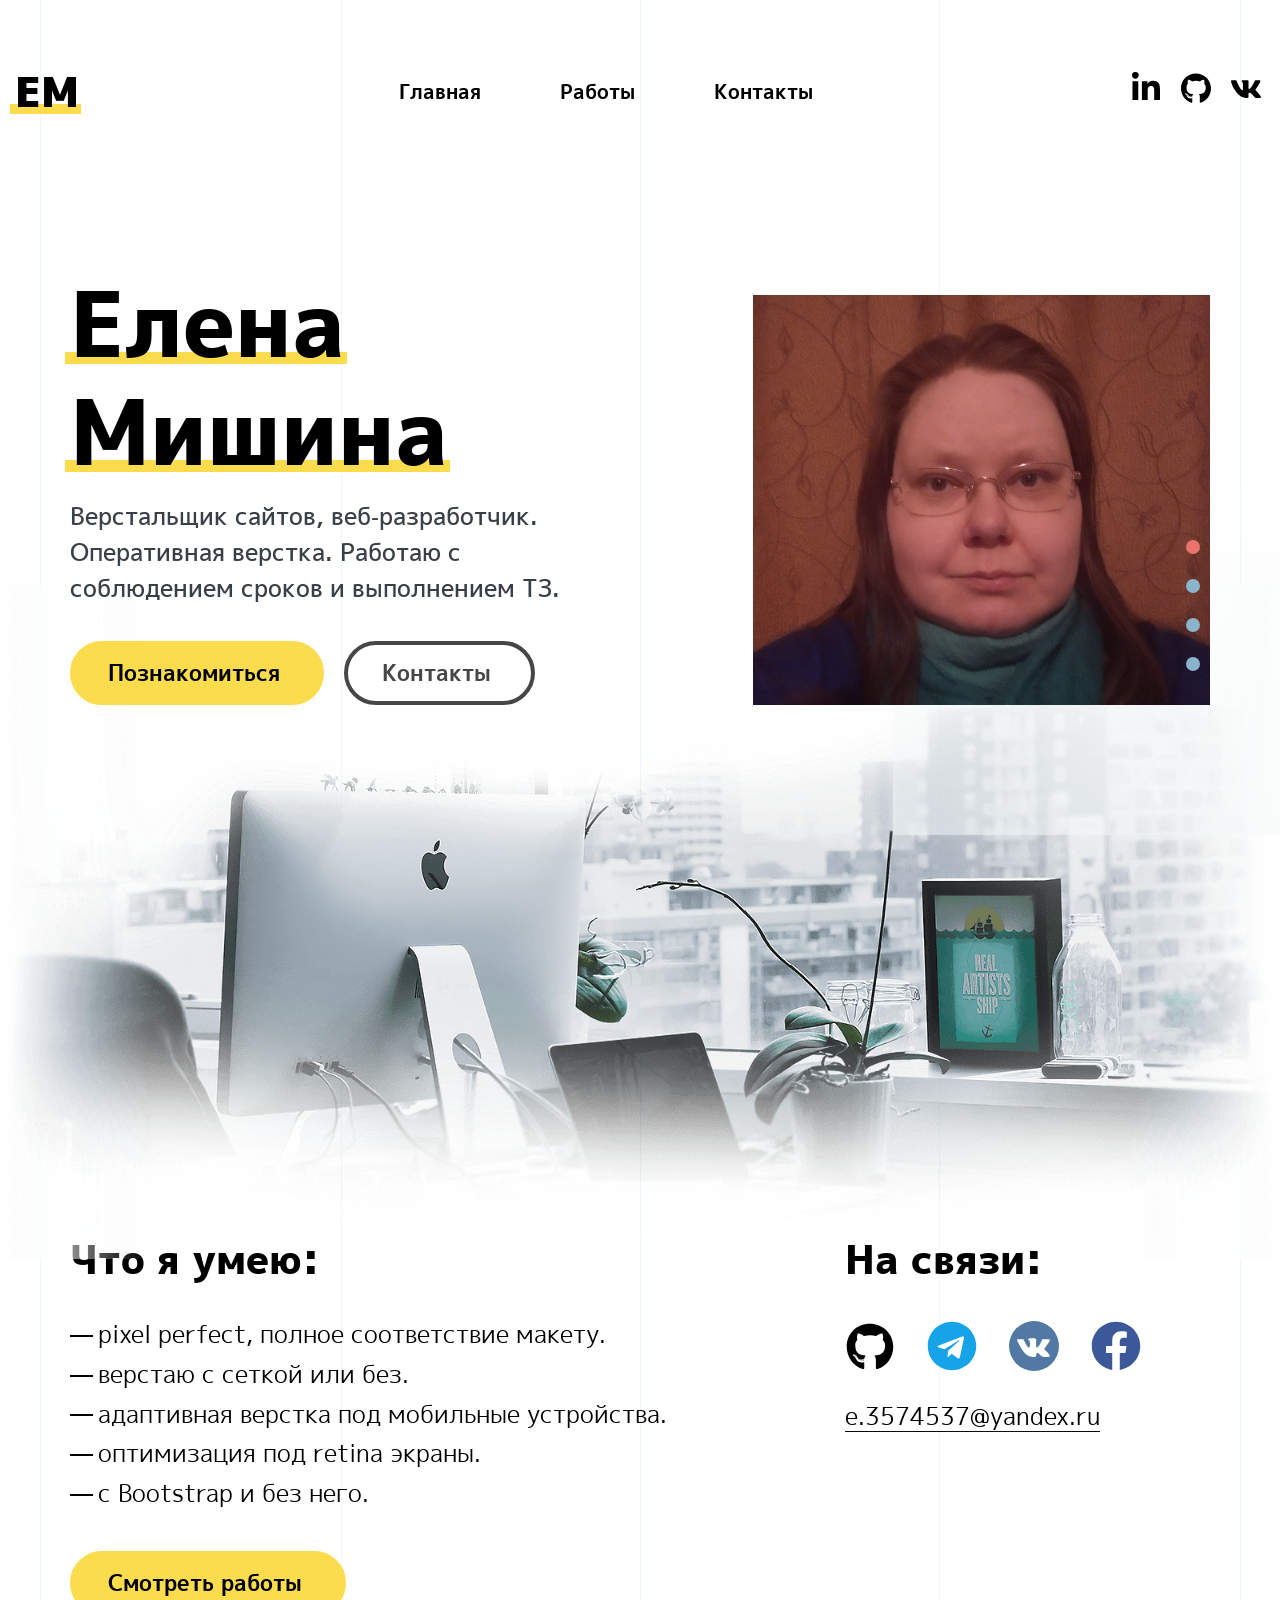
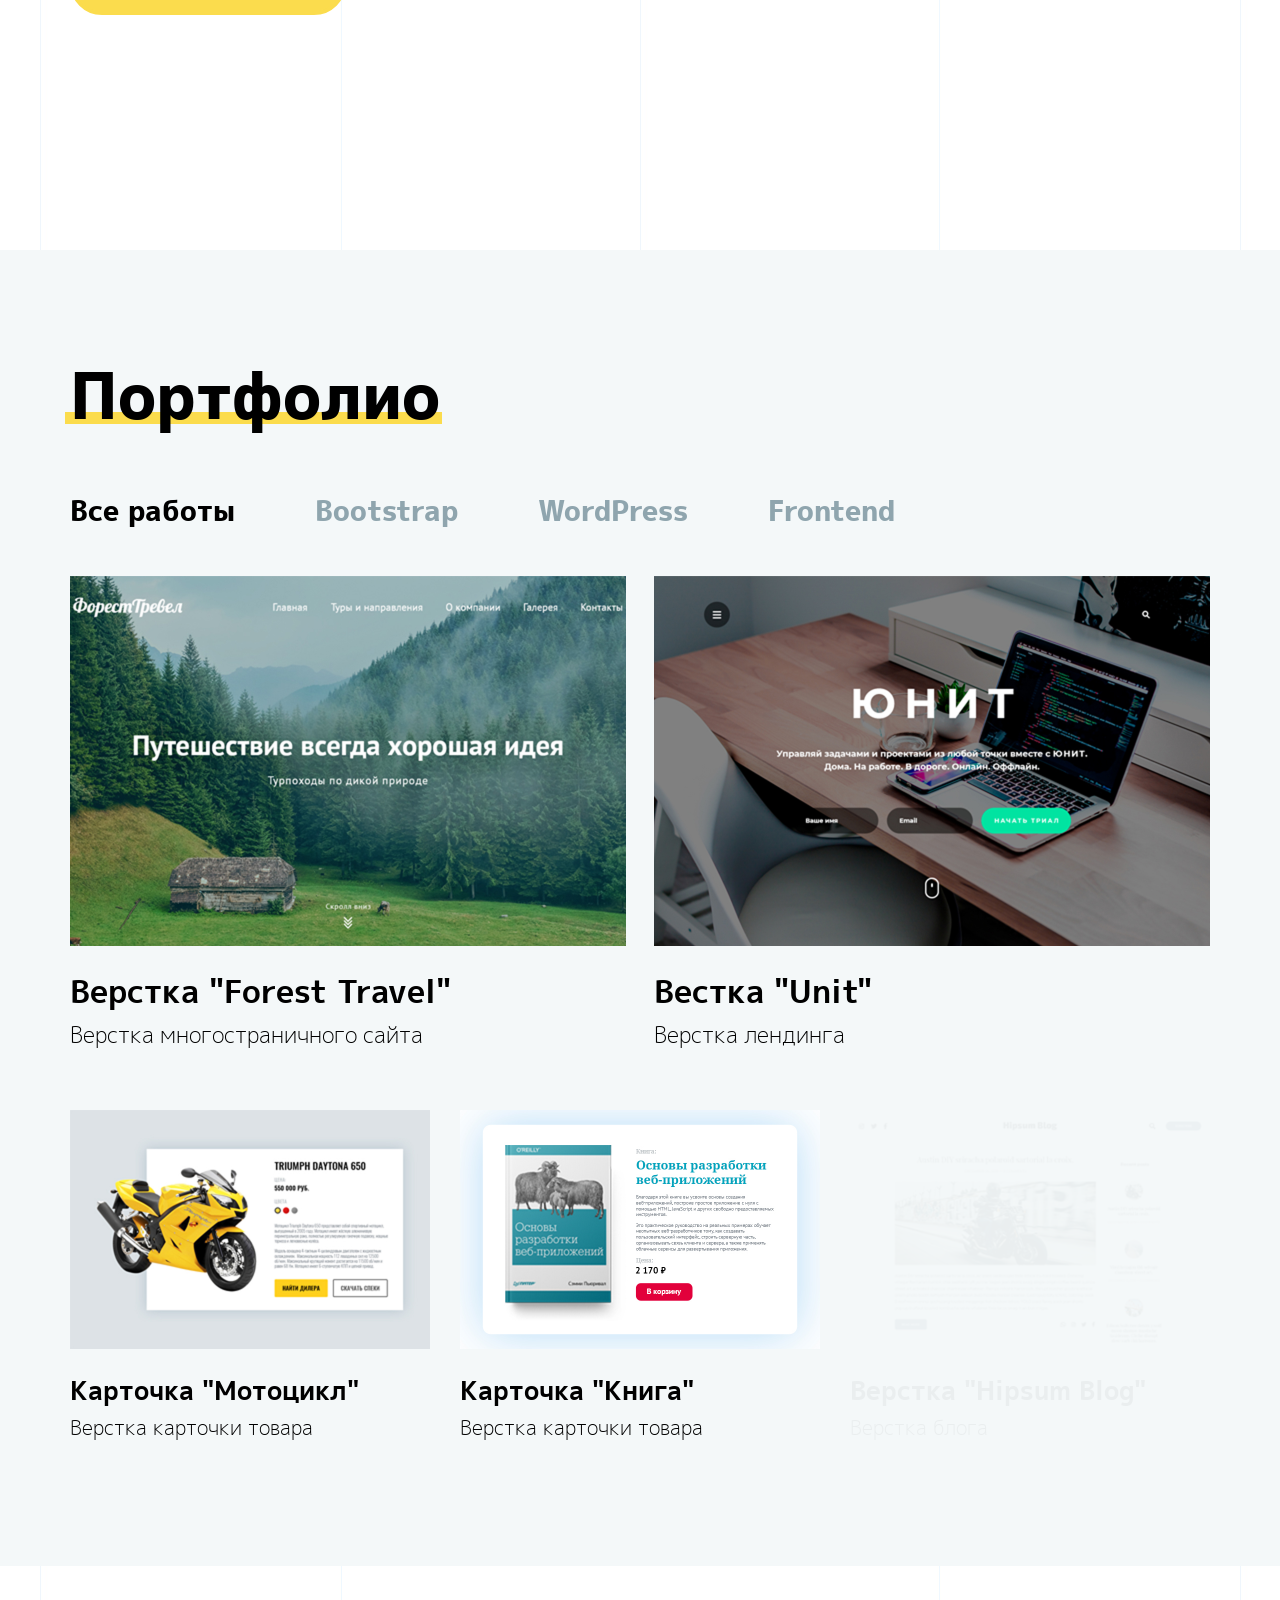
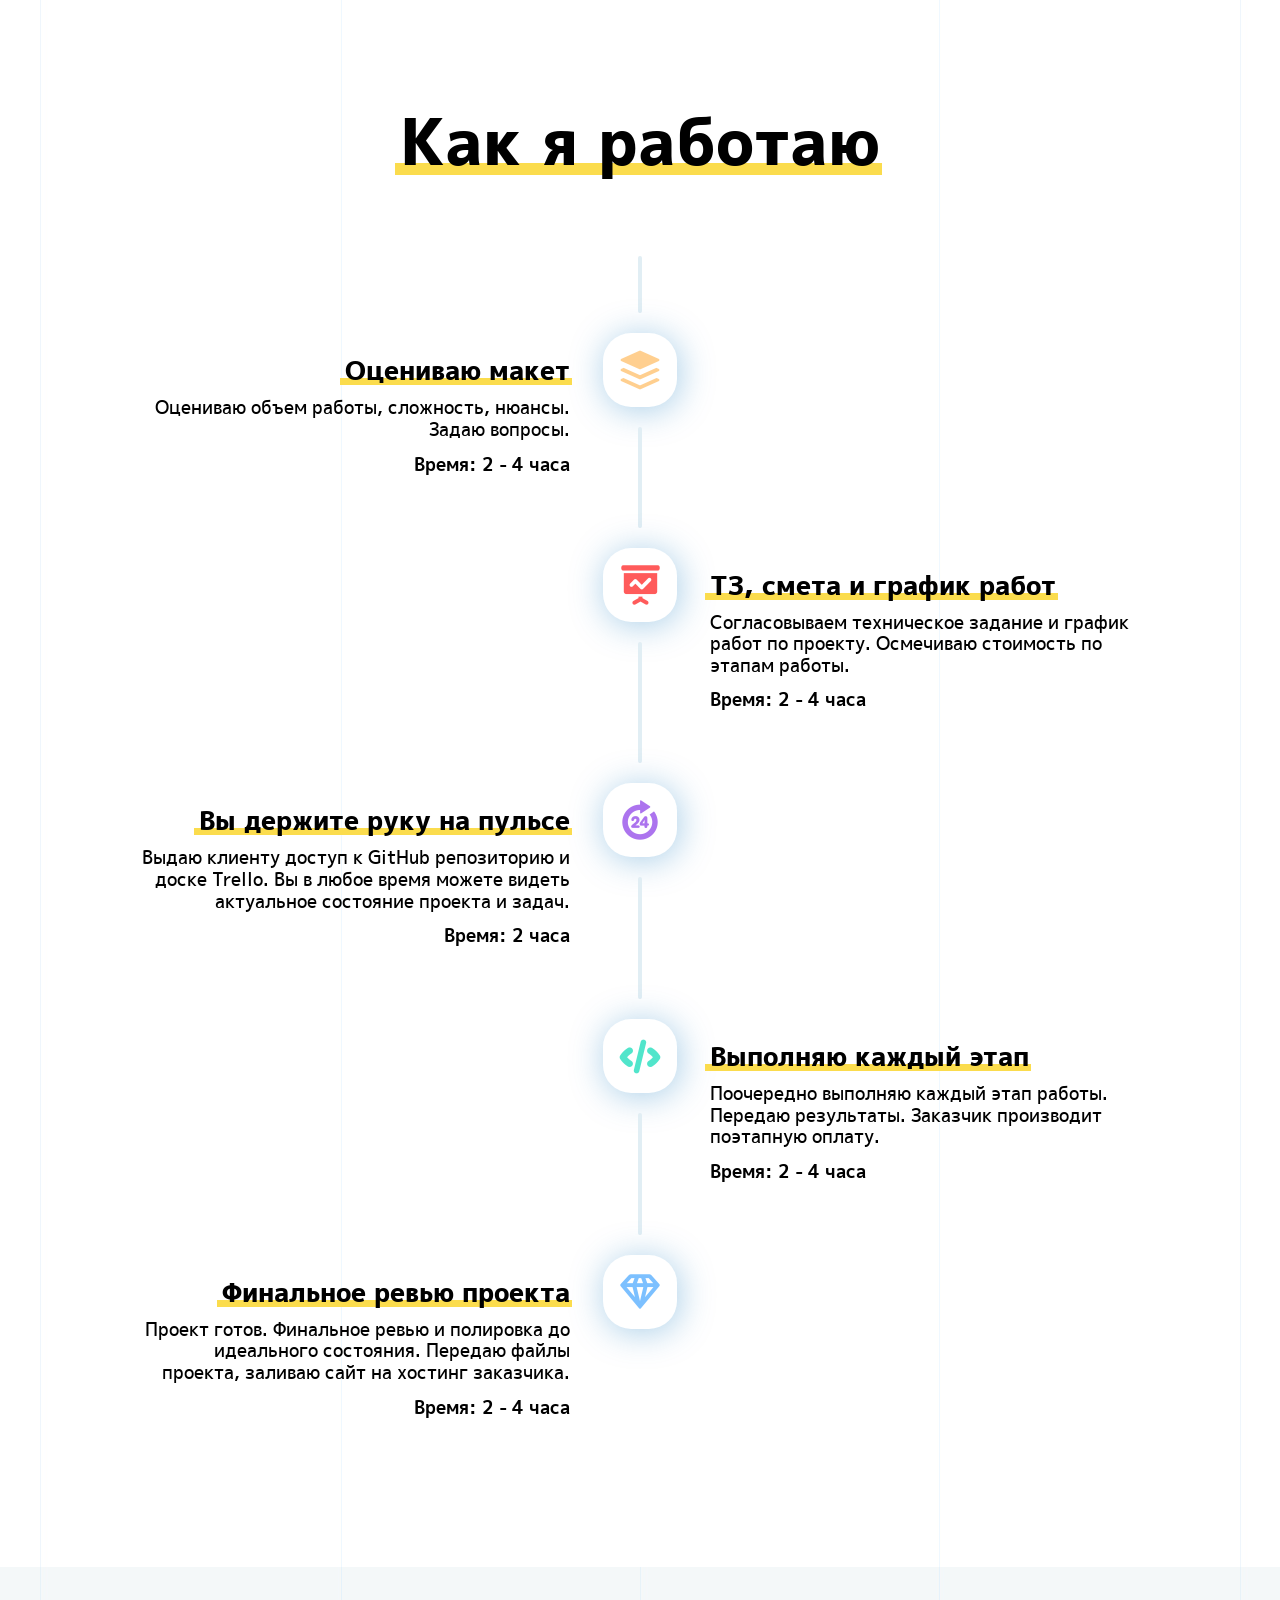
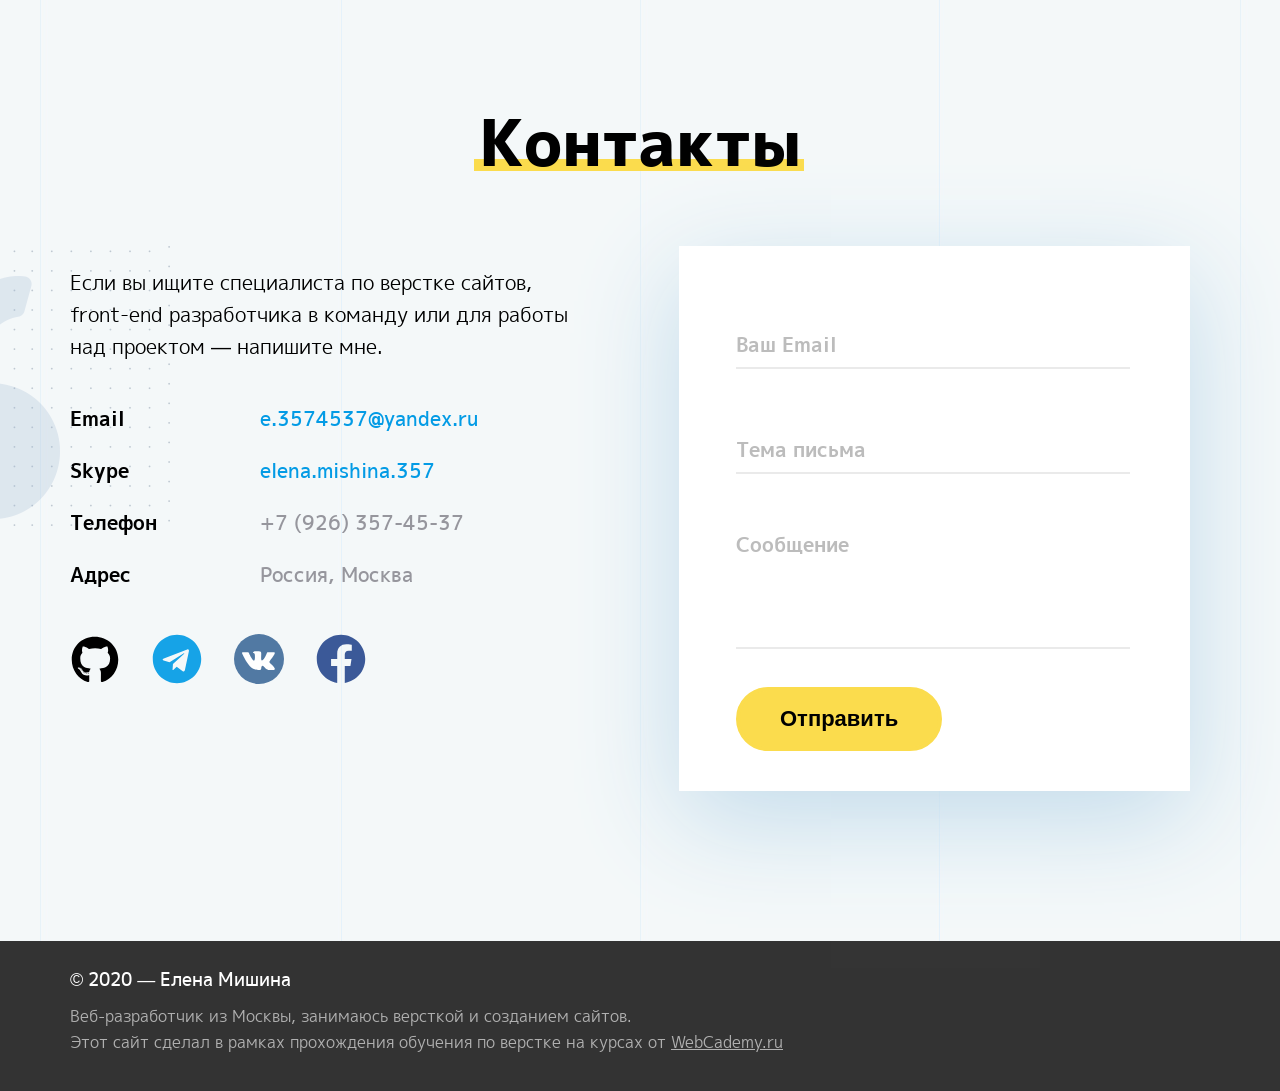
==== commit 4be9202d: "Add projects links" ====
--- a/docs/index.html
+++ b/docs/index.html
@@ -186,7 +186,7 @@
                     </div>
 
                     <div class="projects__cards-wrapper" id="projects-cards">
-                        <a href="#" class="project__card project__card--big mix bootstrap">
+                        <a href="http://t92635uk.beget.tech/forest-travel/index.html" target="_blank" class="project__card project__card--big mix bootstrap">
                             <div class="project-card__img">
                                 <span class="button button--project">Смотреть проект</span>
                                 <img src="./img/projects/forest-travel.jpg" width="556" alt="Проект 1">
@@ -198,7 +198,7 @@
                             </div>
                         </a>
 
-                        <a href="#" class="project__card project__card--big mix">
+                        <a href="http://t92635uk.beget.tech/unit/index.html" target="_blank" class="project__card project__card--big mix">
                             <div class="project-card__img">
                                 <span class="button button--project">Смотреть проект</span>
                                 <img src="./img/projects/unit.jpg" width="556" alt="Проект 2">
@@ -210,7 +210,7 @@
                             </div>
                         </a>
 
-                        <a href="#" class="project__card mix wordpress frontend">
+                        <a href="http://t92635uk.beget.tech/motobike-card/index.html" target="_blank" class="project__card mix wordpress frontend">
                             <div class="project-card__img">
                                 <span class="button button--project">Смотреть проект</span>
                                 <img src="./img/projects/moto-card.jpg" width="360" alt="Проект 3">
@@ -222,7 +222,7 @@
                             </div>
                         </a>
 
-                        <a href="#" class="project__card mix frontend wordpress">
+                        <a href="http://t92635uk.beget.tech/book-card/index.html" target="_blank" class="project__card mix frontend wordpress">
                             <div class="project-card__img">
                                 <span class="button button--project">Смотреть проект</span>
                                 <img src="./img/projects/book-card.jpg" width="360" alt="Проект 4">
@@ -234,7 +234,7 @@
                             </div>
                         </a>
 
-                        <a href="#" class="project__card hide-card mix frontend">
+                        <a href="http://t92635uk.beget.tech/hipsum-blog/index.html" target="_blank" class="project__card hide-card mix frontend">
                             <div class="project-card__img">
                                 <span class="button button--project">Смотреть проект</span>
                                 <img src="./img/projects/hipsum-blog.jpg" width="360" alt="Проект 5">
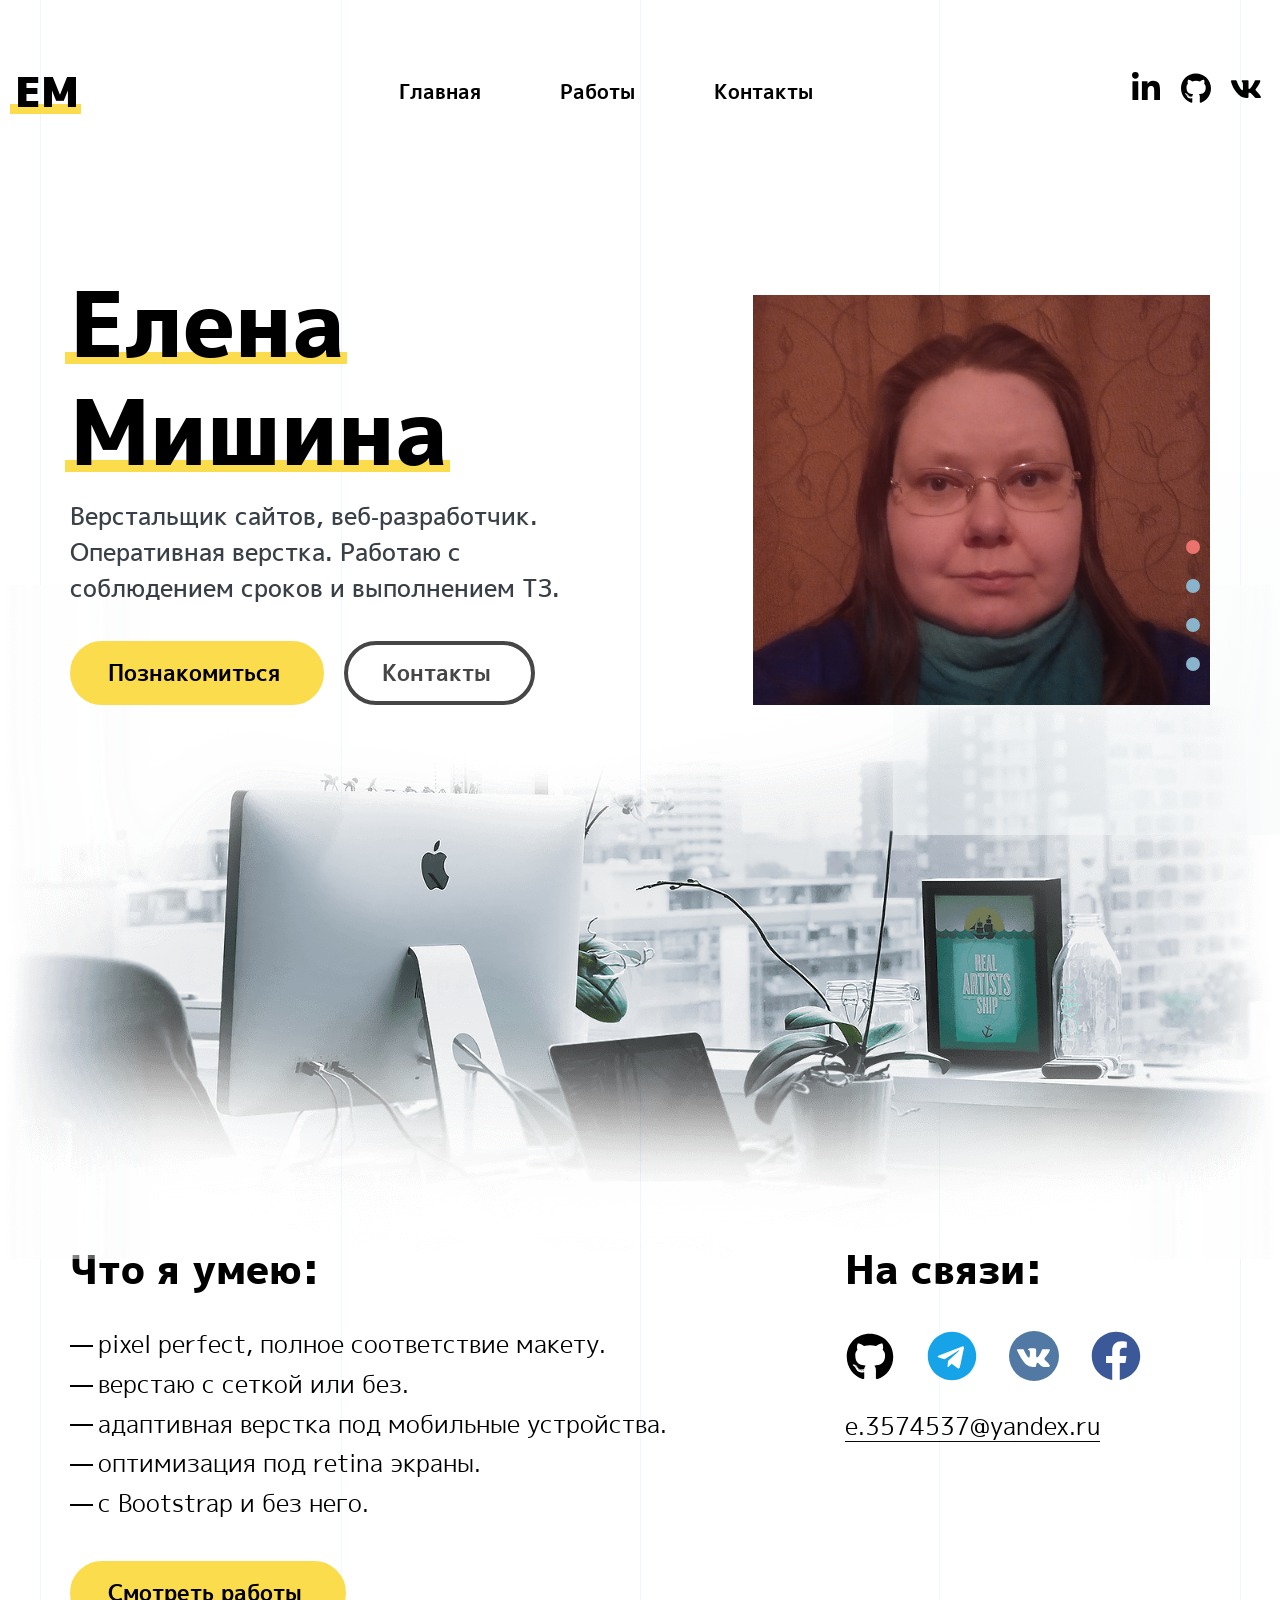
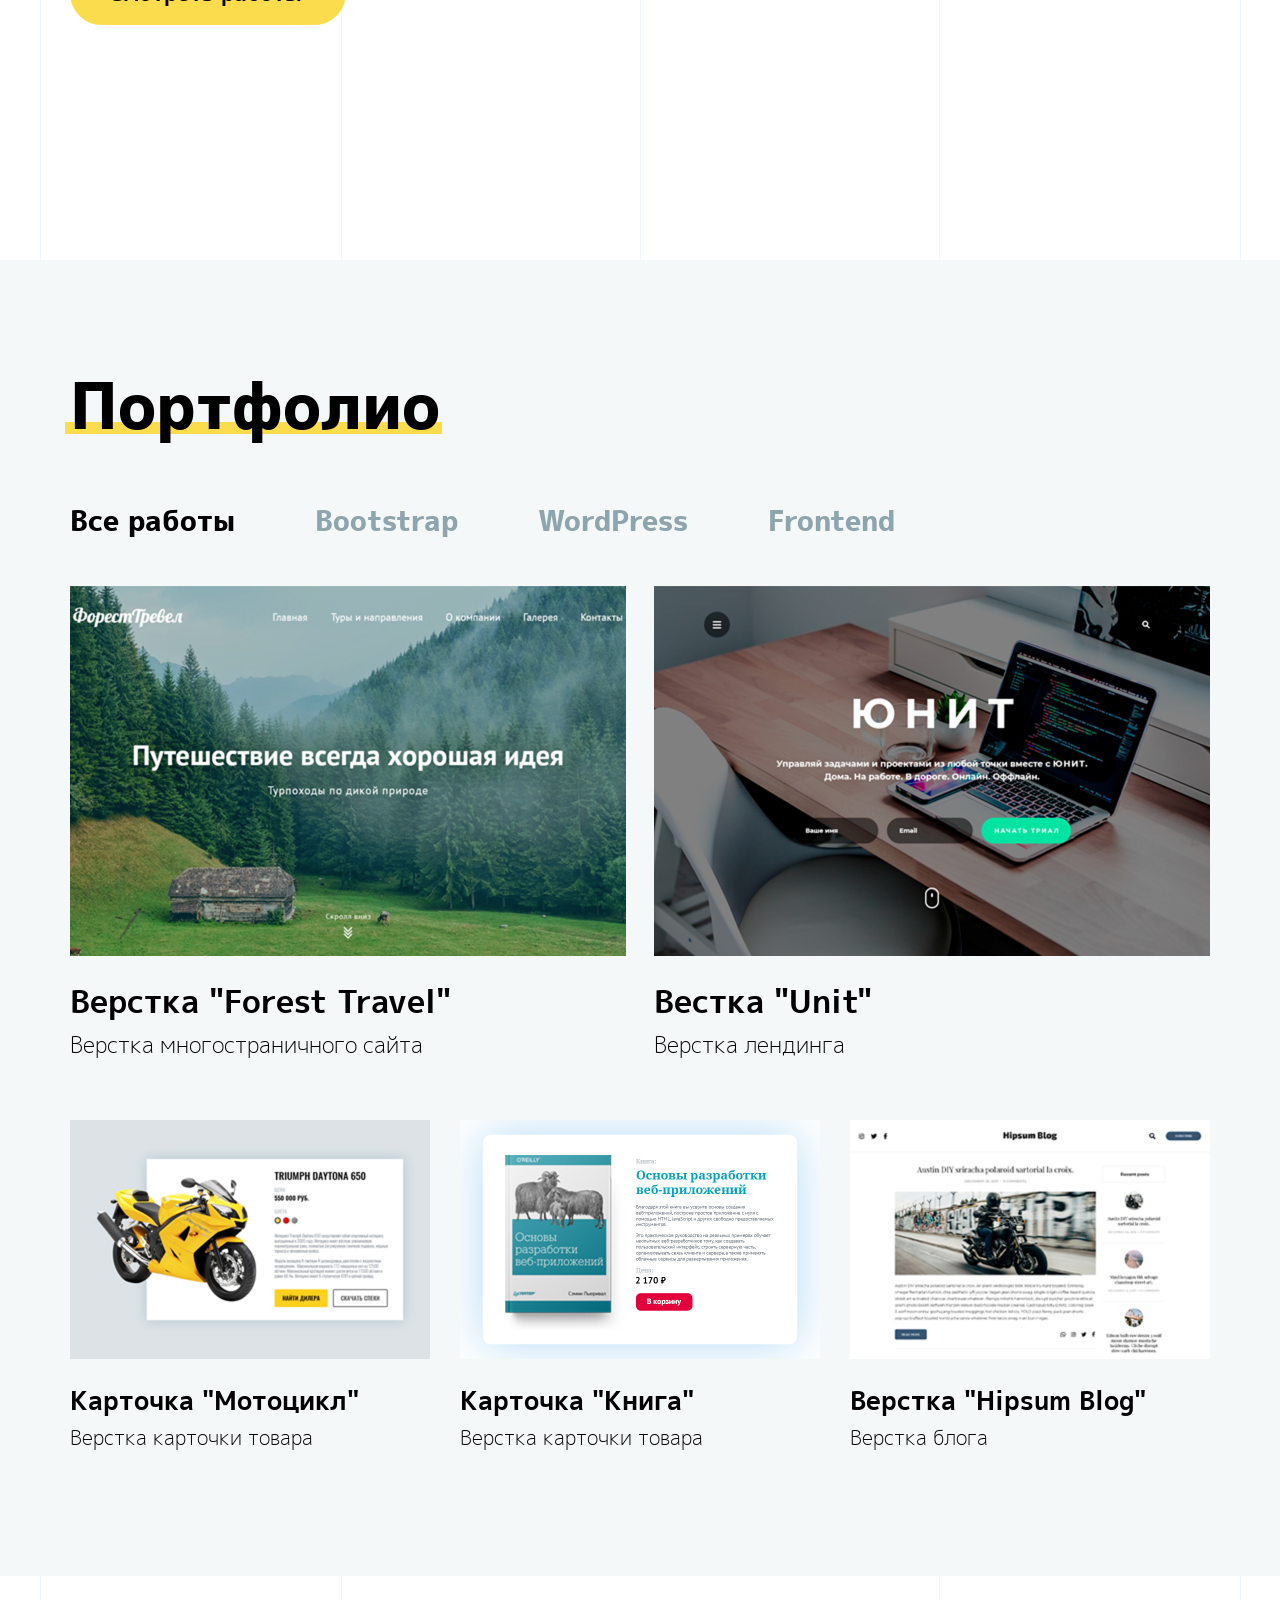
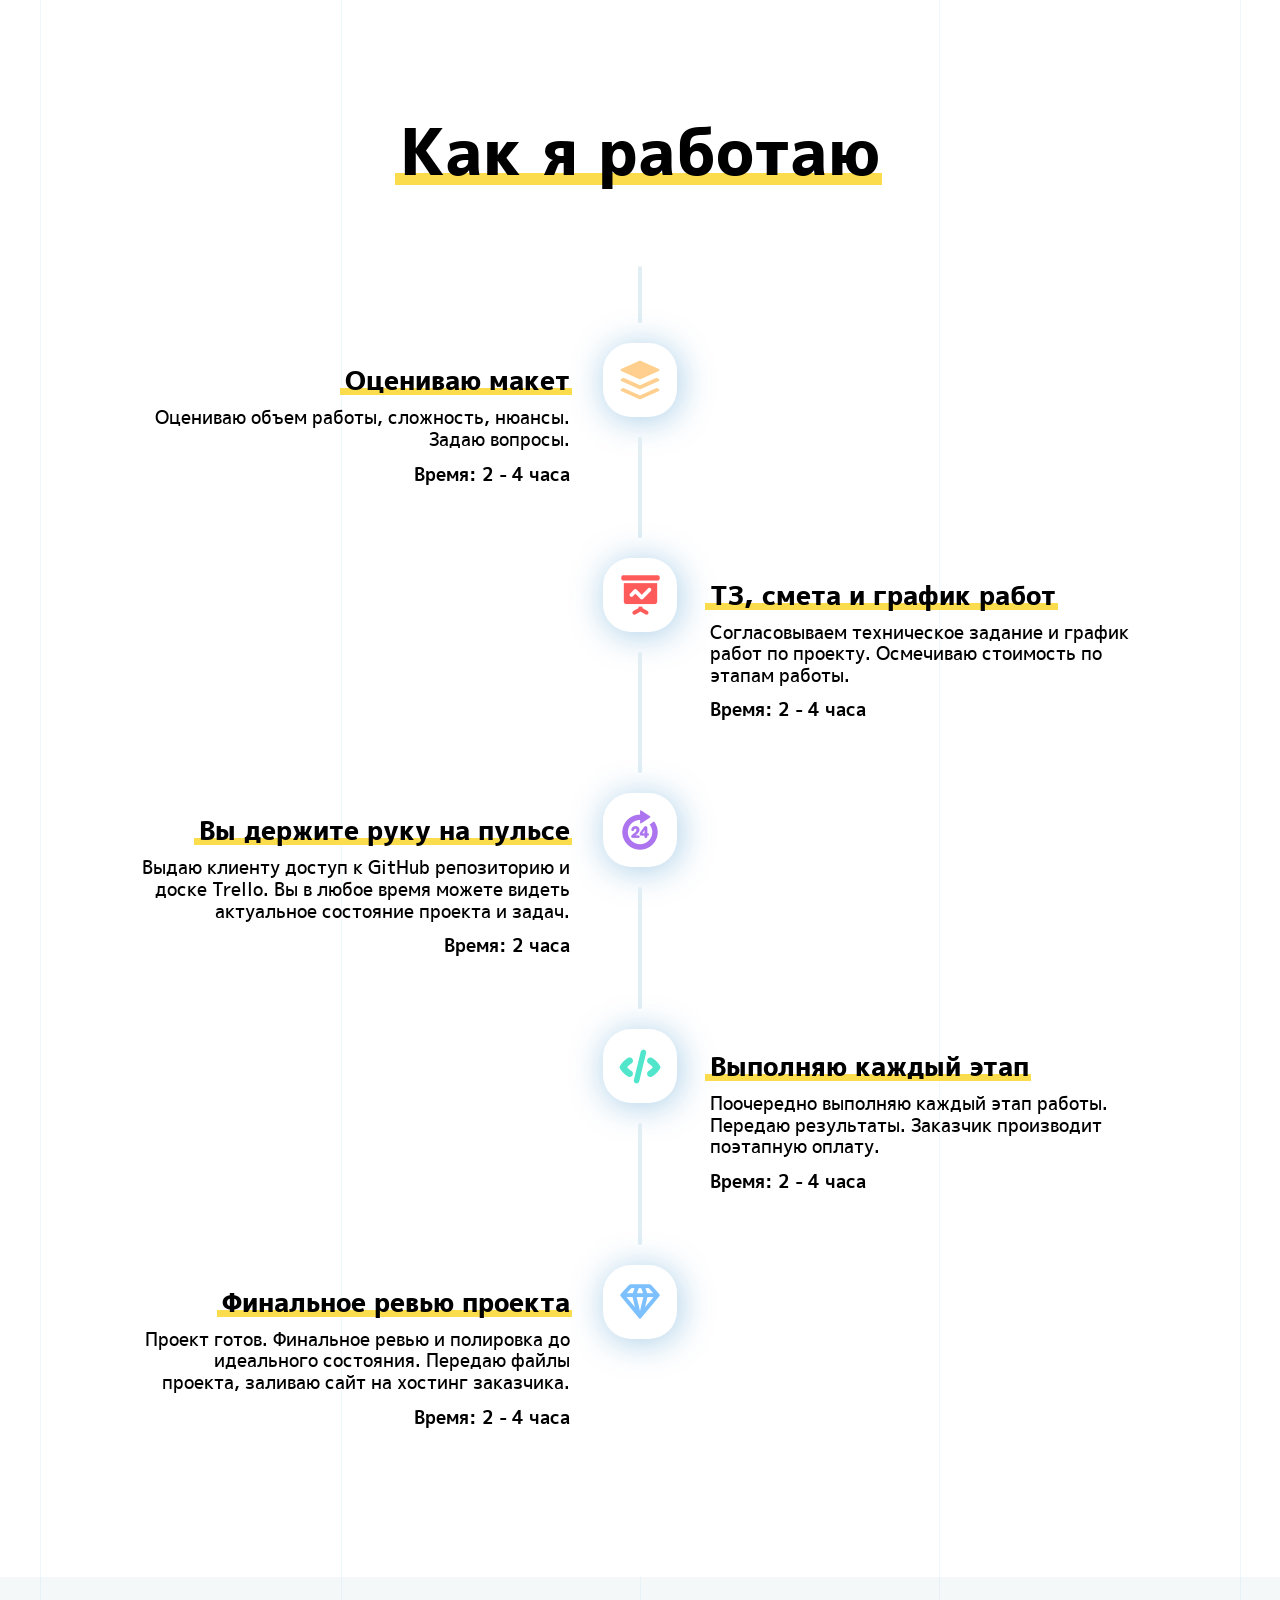
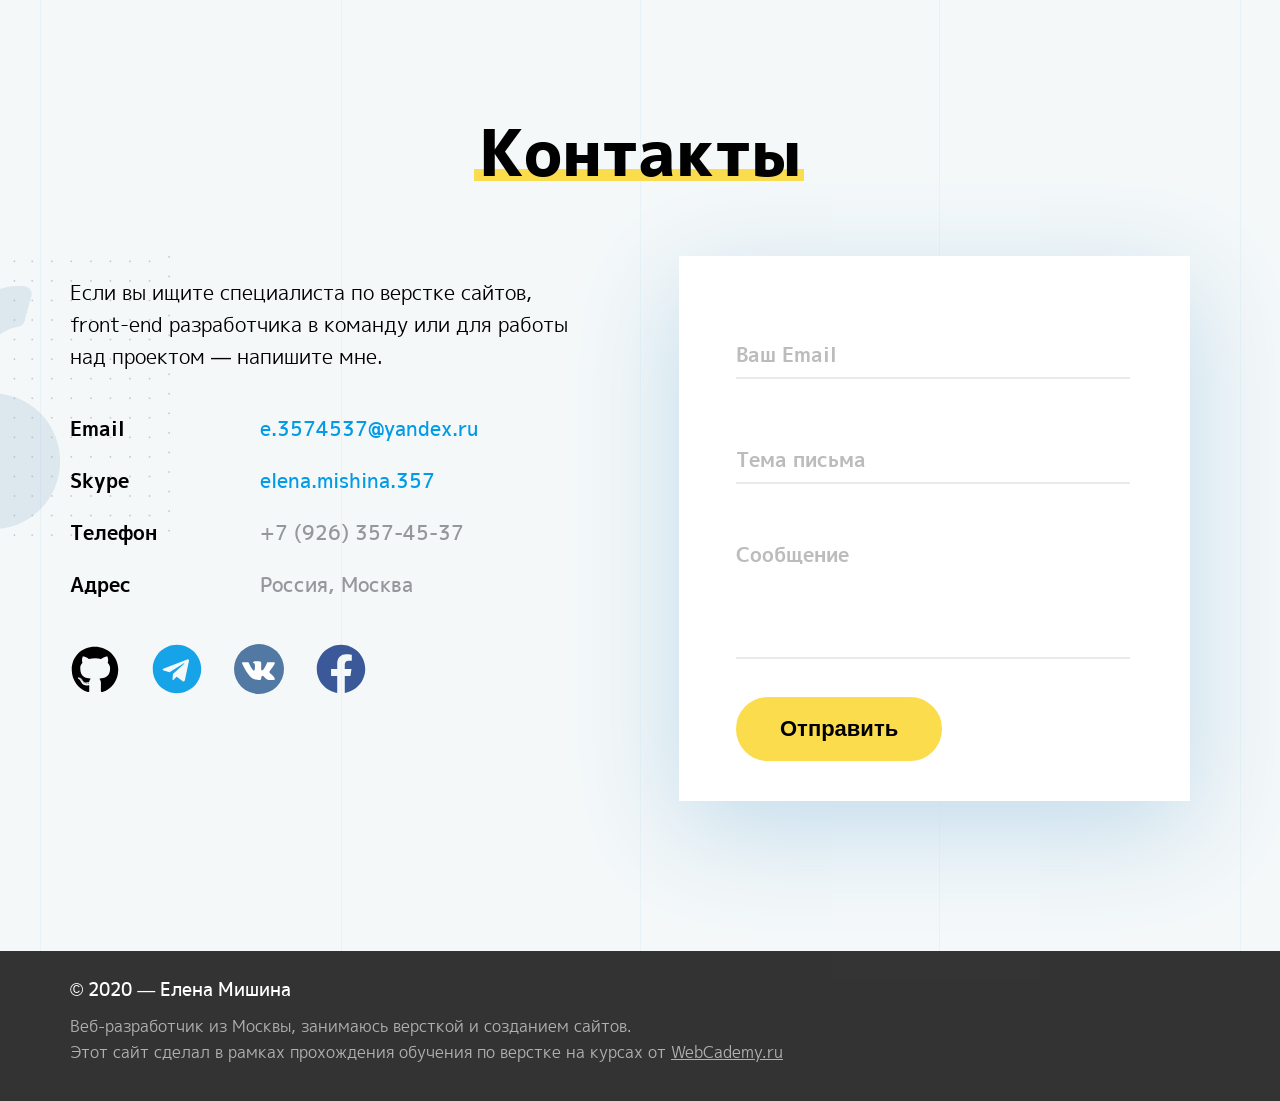
==== commit cc0d1f06: "Fix mobile menu link" ====
--- a/docs/index.html
+++ b/docs/index.html
@@ -33,7 +33,7 @@
             <a href="#" class="logo-link bottom-line">ЕМ</a>
 
             <nav class="mobile-menu__links">
-                <a href="#" class="mobile-menu__link">Услуги</a>
+                <a href="#skills" class="mobile-menu__link">Услуги</a>
                 <a href="#portfolio" class="mobile-menu__link">Работы</a>
                 <a href="#contacts" class="mobile-menu__link">Контакты</a>
             </nav>
--- a/docs/css/main.css
+++ b/docs/css/main.css
@@ -616,10 +616,14 @@
     margin-bottom: 0;
   }
 }
+.header__additional-info {
+  padding-top: 50px;
+  margin-top: -50px;
+}
 @media (min-width: 1200px) {
   .header__additional-info {
     padding-top: 100px;
-    margin-top: -130px;
+    margin-top: -120px;
   }
 }
 .header__additional-info-content {
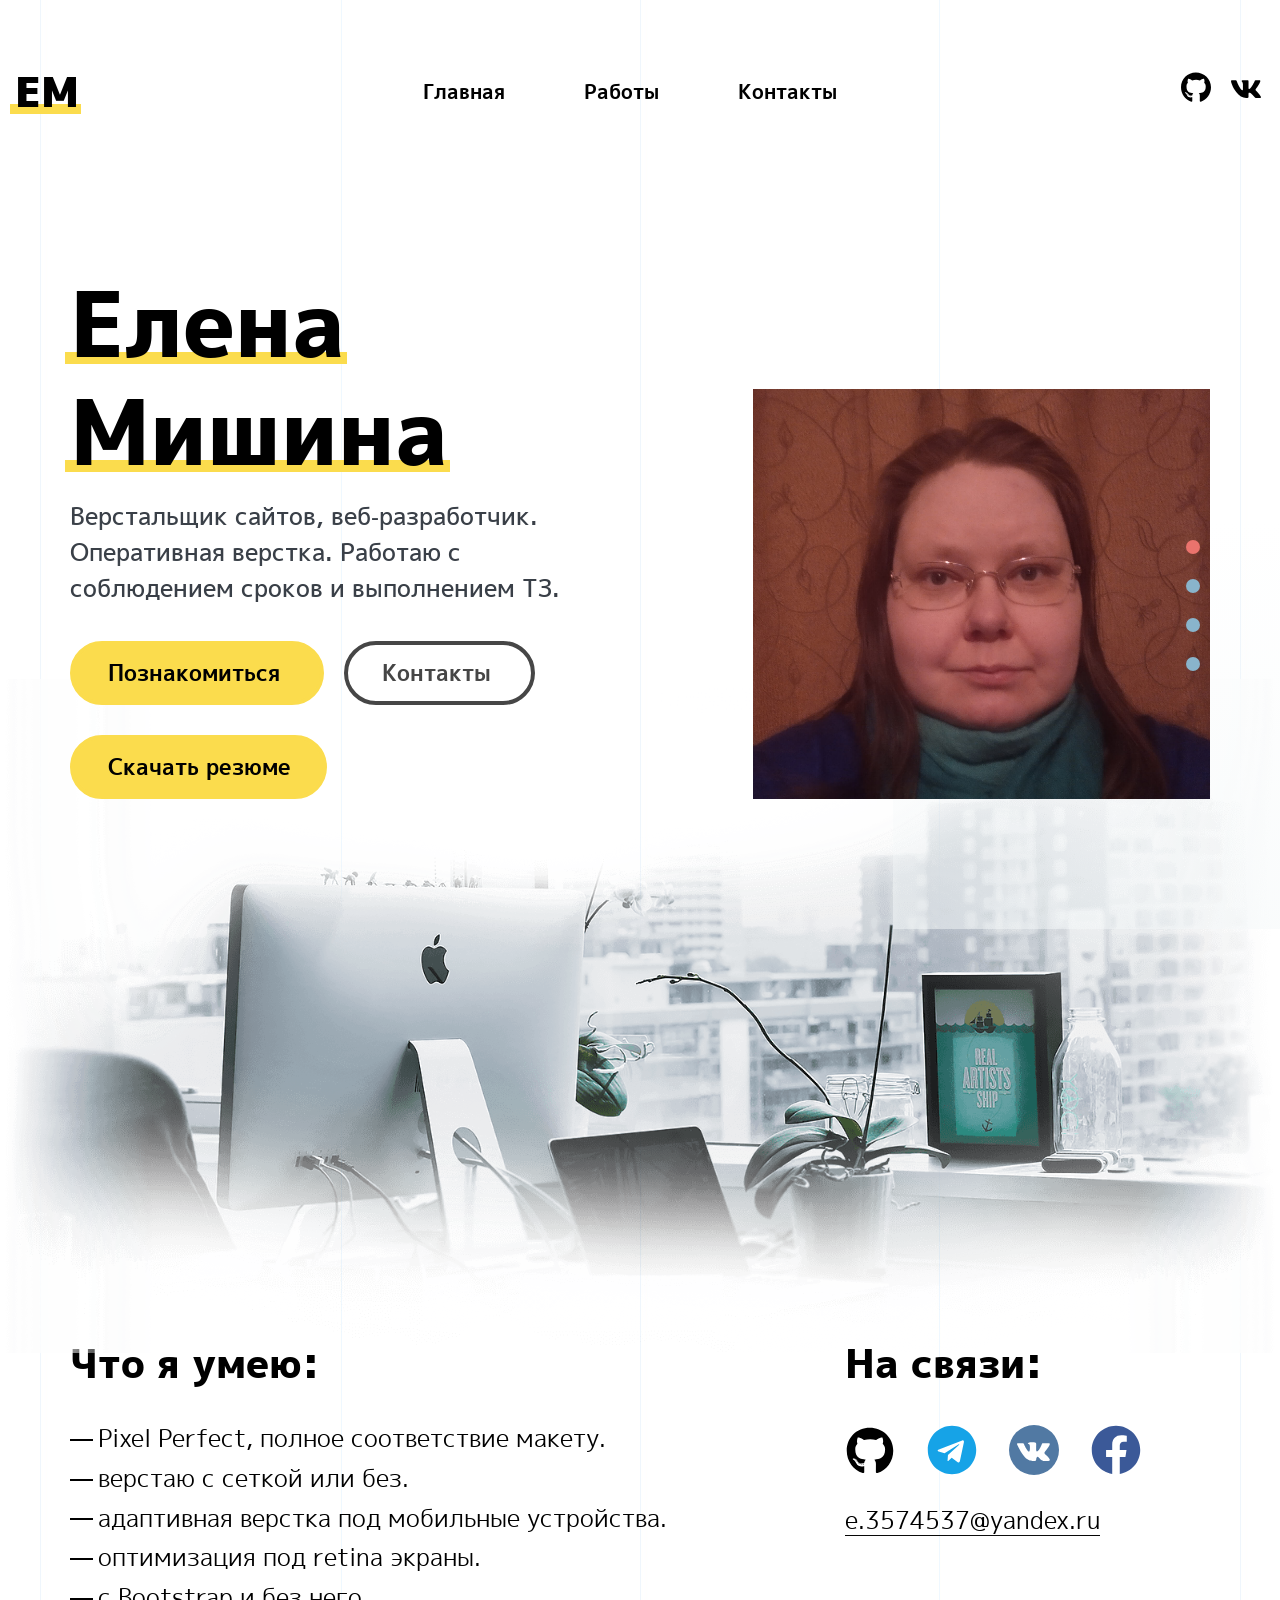
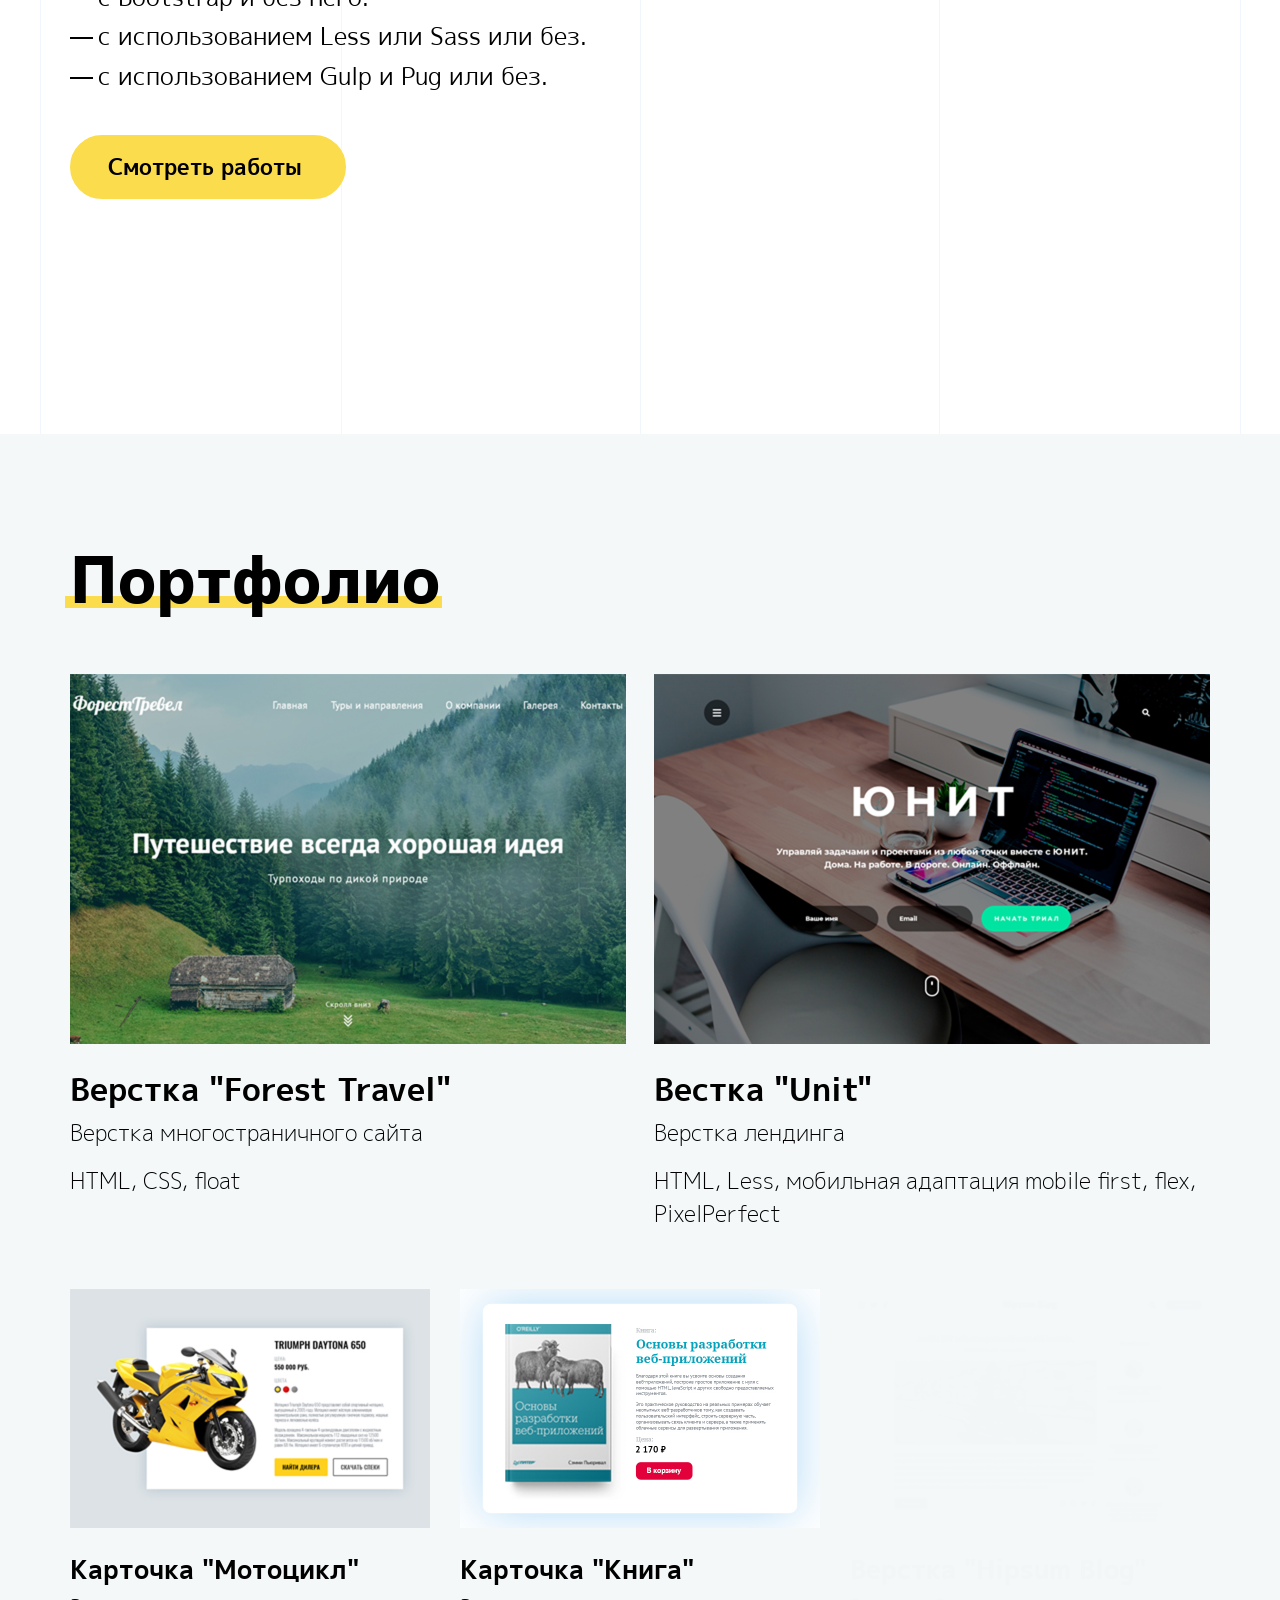
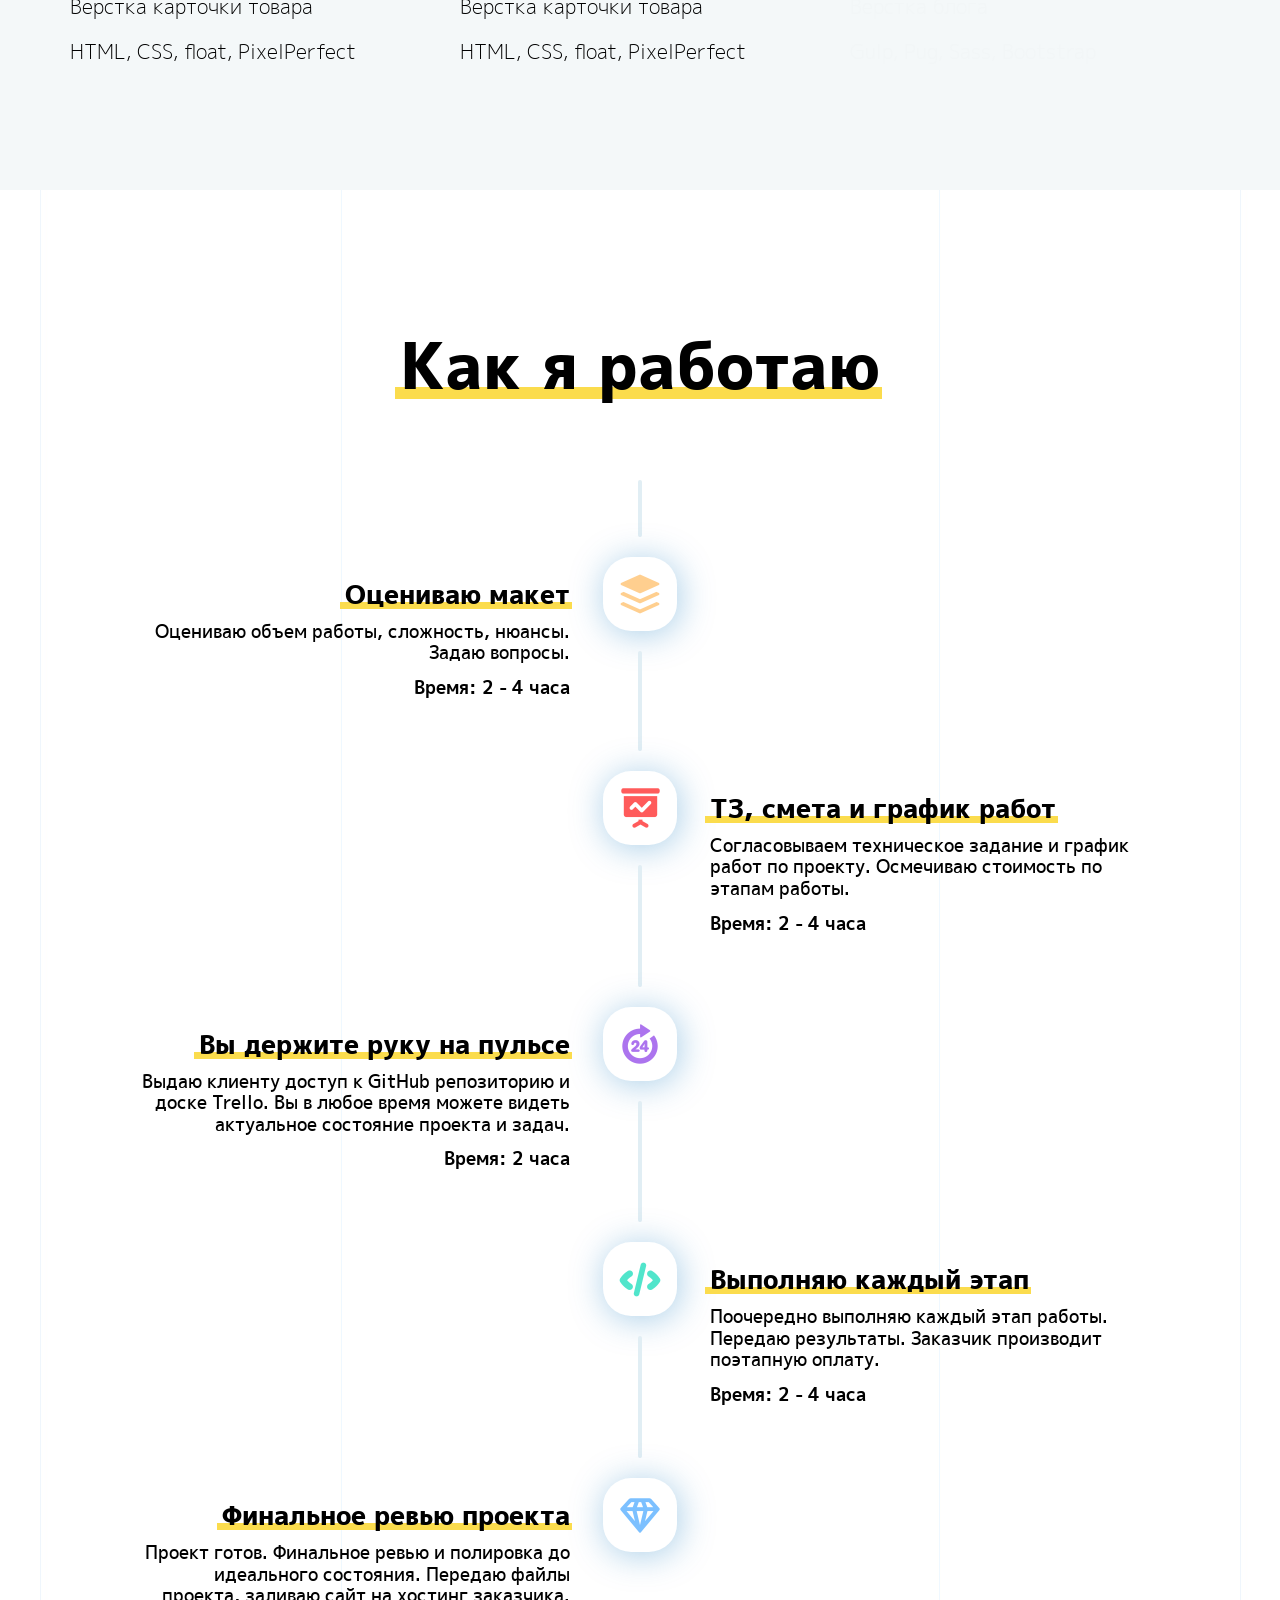
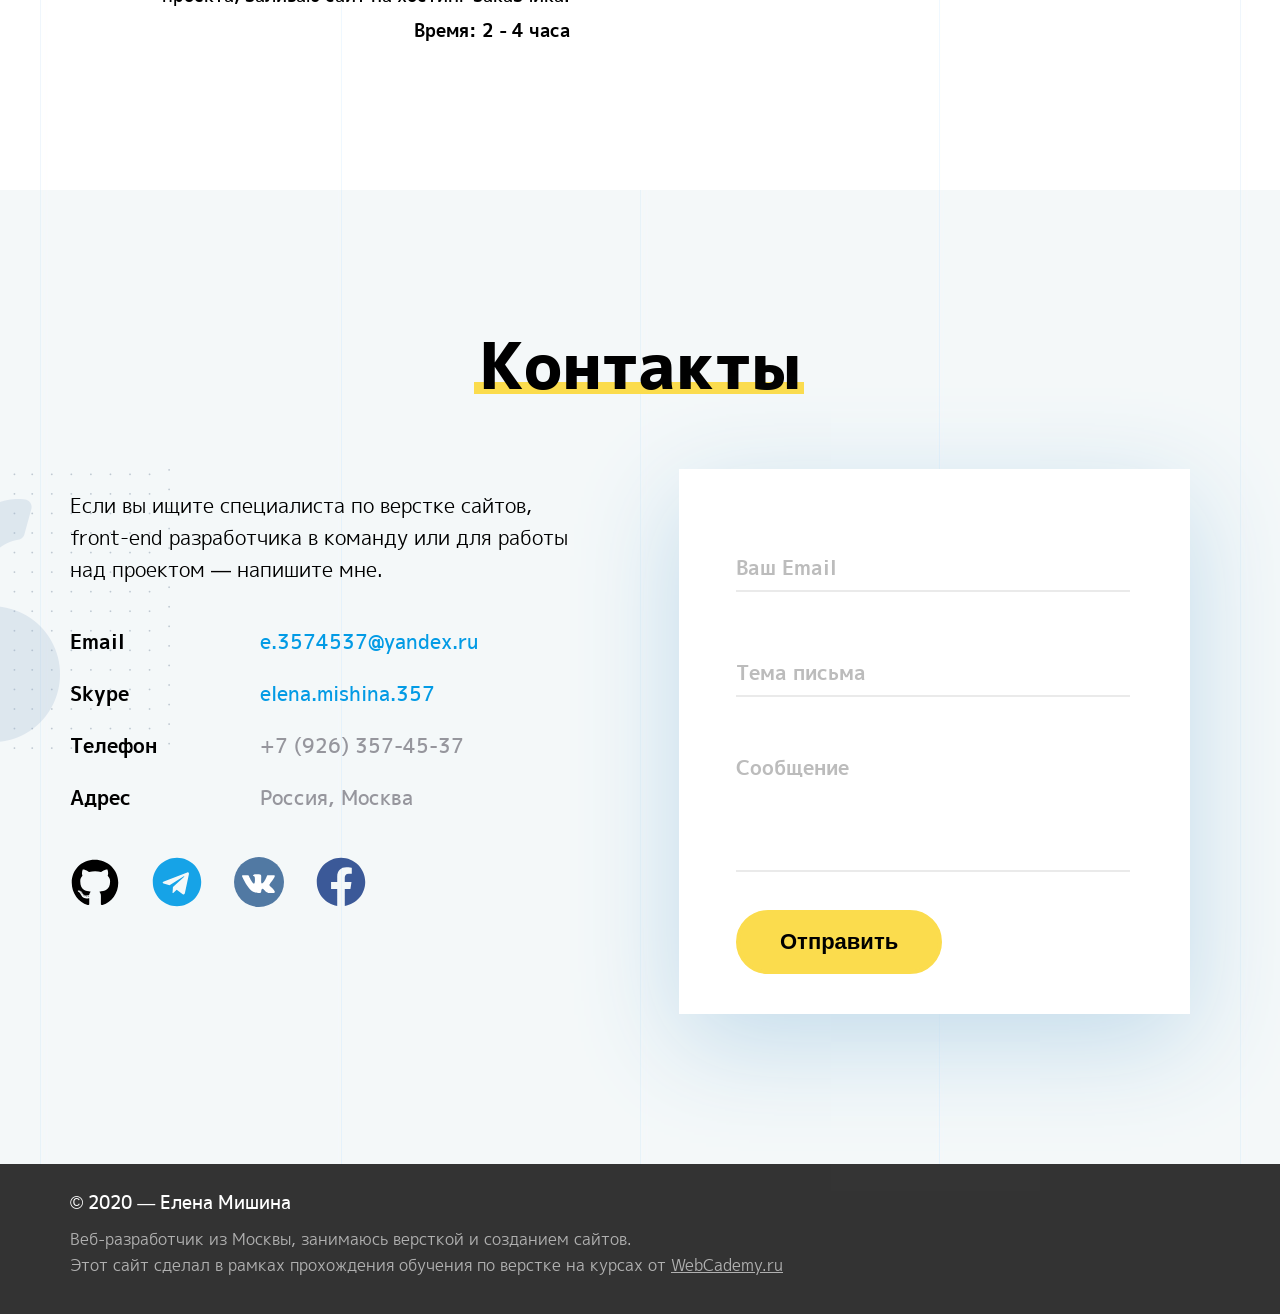
==== commit 351df719: "Ready" ====
--- a/docs/index.html
+++ b/docs/index.html
@@ -80,9 +80,6 @@
             </nav>
 
             <nav class="header__socials">
-                <a href="#" target="_blank" class="header__socials-link header__socials-link--linked">
-                    <svg aria-hidden="true" focusable="false" data-prefix="fab" data-icon="linkedin-in" class="svg-inline--fa fa-linkedin-in fa-w-14" role="img" xmlns="http://www.w3.org/2000/svg" viewBox="0 0 448 512" width="28"><path fill="#000" d="M100.28 448H7.4V148.9h92.88zM53.79 108.1C24.09 108.1 0 83.5 0 53.8a53.79 53.79 0 0 1 107.58 0c0 29.7-24.1 54.3-53.79 54.3zM447.9 448h-92.68V302.4c0-34.7-.7-79.2-48.29-79.2-48.29 0-55.69 37.7-55.69 76.7V448h-92.78V148.9h89.08v40.8h1.3c12.4-23.5 42.69-48.3 87.88-48.3 94 0 111.28 61.9 111.28 142.3V448z"></path></svg>
-                </a>
                 <a href="https://github.com/elena-mishina?tab=repositories" target="_blank" class="header__socials-link header__socials-link--github">
                     <svg aria-hidden="true" focusable="false" data-prefix="fab" data-icon="github" class="svg-inline--fa fa-github fa-w-16" role="img" xmlns="http://www.w3.org/2000/svg" viewBox="0 0 496 512" width="30"><path fill="#000" d="M165.9 397.4c0 2-2.3 3.6-5.2 3.6-3.3.3-5.6-1.3-5.6-3.6 0-2 2.3-3.6 5.2-3.6 3-.3 5.6 1.3 5.6 3.6zm-31.1-4.5c-.7 2 1.3 4.3 4.3 4.9 2.6 1 5.6 0 6.2-2s-1.3-4.3-4.3-5.2c-2.6-.7-5.5.3-6.2 2.3zm44.2-1.7c-2.9.7-4.9 2.6-4.6 4.9.3 2 2.9 3.3 5.9 2.6 2.9-.7 4.9-2.6 4.6-4.6-.3-1.9-3-3.2-5.9-2.9zM244.8 8C106.1 8 0 113.3 0 252c0 110.9 69.8 205.8 169.5 239.2 12.8 2.3 17.3-5.6 17.3-12.1 0-6.2-.3-40.4-.3-61.4 0 0-70 15-84.7-29.8 0 0-11.4-29.1-27.8-36.6 0 0-22.9-15.7 1.6-15.4 0 0 24.9 2 38.6 25.8 21.9 38.6 58.6 27.5 72.9 20.9 2.3-16 8.8-27.1 16-33.7-55.9-6.2-112.3-14.3-112.3-110.5 0-27.5 7.6-41.3 23.6-58.9-2.6-6.5-11.1-33.3 2.6-67.9 20.9-6.5 69 27 69 27 20-5.6 41.5-8.5 62.8-8.5s42.8 2.9 62.8 8.5c0 0 48.1-33.6 69-27 13.7 34.7 5.2 61.4 2.6 67.9 16 17.7 25.8 31.5 25.8 58.9 0 96.5-58.9 104.2-114.8 110.5 9.2 7.9 17 22.9 17 46.4 0 33.7-.3 75.4-.3 83.6 0 6.5 4.6 14.4 17.3 12.1C428.2 457.8 496 362.9 496 252 496 113.3 383.5 8 244.8 8zM97.2 352.9c-1.3 1-1 3.3.7 5.2 1.6 1.6 3.9 2.3 5.2 1 1.3-1 1-3.3-.7-5.2-1.6-1.6-3.9-2.3-5.2-1zm-10.8-8.1c-.7 1.3.3 2.9 2.3 3.9 1.6 1 3.6.7 4.3-.7.7-1.3-.3-2.9-2.3-3.9-2-.6-3.6-.3-4.3.7zm32.4 35.6c-1.6 1.3-1 4.3 1.3 6.2 2.3 2.3 5.2 2.6 6.5 1 1.3-1.3.7-4.3-1.3-6.2-2.2-2.3-5.2-2.6-6.5-1zm-11.4-14.7c-1.6 1-1.6 3.6 0 5.9 1.6 2.3 4.3 3.3 5.6 2.3 1.6-1.3 1.6-3.9 0-6.2-1.4-2.3-4-3.3-5.6-2z"></path></svg>
                 </a>
@@ -112,6 +109,7 @@
                         <div class="main-info__links-wrapper">
                             <a href="#skills" class="button button--animated">Познакомиться</a>
                             <a href="#contacts" class="button button--light">Контакты</a>
+                            <a href="./files/Елена_Мишина_-_Верстальщик.pdf" target="_blank" download class="button">Скачать резюме</a>
                         </div>
                     </div>
                 </div>
@@ -128,11 +126,13 @@
                     <div class="additional-info__skills-wrapper">
                         <h3 class="block-title">Что я умею:</h3>
                         <ul class="additional-info__skills-list">
-                            <li class="additional-info__skills-item">pixel perfect, полное соответствие макету.</li>
+                            <li class="additional-info__skills-item">Pixel Perfect, полное соответствие макету.</li>
                             <li class="additional-info__skills-item">верстаю с сеткой или без.</li>
                             <li class="additional-info__skills-item">адаптивная верстка под мобильные устройства.</li>
                             <li class="additional-info__skills-item">оптимизация под retina экраны.</li>
                             <li class="additional-info__skills-item">с Bootstrap и без него.</li>
+                            <li class="additional-info__skills-item">с использованием Less или Sass или без.</li>
+                            <li class="additional-info__skills-item">с использованием Gulp и Pug или без.</li>
                         </ul>
                         <a href="#portfolio" class="button">Смотреть работы</a>
                     </div>
@@ -178,12 +178,12 @@
                 <h2 class="title-2"><span class="bottom-line">Портфолио</span></h2>
 
                 <div class="projects">
-                    <div class="projects__menu">
+                    <!-- <div class="projects__menu">
                         <button class="projects__menu-item control-active" data-filter="all">Все работы</button>
                         <button class="projects__menu-item" data-filter=".bootstrap">Bootstrap</button>
                         <button class="projects__menu-item" data-filter=".wordpress">WordPress</button>
                         <button class="projects__menu-item" data-filter=".frontend">Frontend</button>
-                    </div>
+                    </div> -->
 
                     <div class="projects__cards-wrapper" id="projects-cards">
                         <a href="http://t92635uk.beget.tech/forest-travel/index.html" target="_blank" class="project__card project__card--big mix bootstrap">
@@ -194,7 +194,10 @@
 
                             <div class="project-card__description">
                                 <h4 class="project-card__title">Верстка "Forest Travel"</h4>
-                                <p class="project-card__text">Верстка многостраничного сайта</p>
+                                <div class="project-card__text">
+                                    <p>Верстка многостраничного сайта</p>
+                                    <p>HTML, CSS, float</p>
+                                </div>
                             </div>
                         </a>
 
@@ -206,7 +209,10 @@
 
                             <div class="project-card__description">
                                 <h4 class="project-card__title">Вестка "Unit"</h4>
-                                <p class="project-card__text">Верстка лендинга</p>
+                                <div class="project-card__text">
+                                    <p>Верстка лендинга</p>
+                                    <p>HTML, Less, мобильная адаптация mobile first, flex, PixelPerfect</p>
+                                </div>
                             </div>
                         </a>
 
@@ -218,7 +224,10 @@
 
                             <div class="project-card__description">
                                 <h4 class="project-card__title">Карточка "Мотоцикл"</h4>
-                                <p class="project-card__text">Верстка карточки товара</p>
+                                <div class="project-card__text">
+                                    <p>Верстка карточки товара</p>
+                                    <p>HTML, CSS, float, PixelPerfect</p>
+                                </div>
                             </div>
                         </a>
 
@@ -230,7 +239,10 @@
 
                             <div class="project-card__description">
                                 <h4 class="project-card__title">Карточка "Книга"</h4>
-                                <p class="project-card__text">Верстка карточки товара</p>
+                                <div class="project-card__text">
+                                    <p>Верстка карточки товара</p>
+                                    <p>HTML, CSS, float, PixelPerfect</p>
+                                </div>
                             </div>
                         </a>
 
@@ -242,7 +254,10 @@
 
                             <div class="project-card__description">
                                 <h4 class="project-card__title">Верстка "Hipsum Blog"</h4>
-                                <p class="project-card__text">Верстка блога</p>
+                                <div class="project-card__text">
+                                    <p>Верстка блога</p>
+                                    <p>Gulp, Pug, Sass, Bootstrap</p>
+                                </div>
                             </div>
                         </a>
                     </div>
--- a/docs/css/main.css
+++ b/docs/css/main.css
@@ -586,6 +586,13 @@
 @media (min-width: 1200px) {
   .main-info__links-wrapper {
     display: flex;
+    flex-wrap: wrap;
+  }
+  .main-info__links-wrapper .button:not(:last-child) {
+    margin-bottom: 30px;
+  }
+  .main-info__links-wrapper .button:last-child {
+    padding-right: 32px;
   }
 }
 .header-pic {
@@ -1090,6 +1097,9 @@
   font-size: 16px;
   font-weight: 300;
 }
+.project-card__text p:not(:last-child) {
+  margin-bottom: 15px;
+}
 @media (min-width: 768px) {
   .project-card__text {
     font-size: 18px;
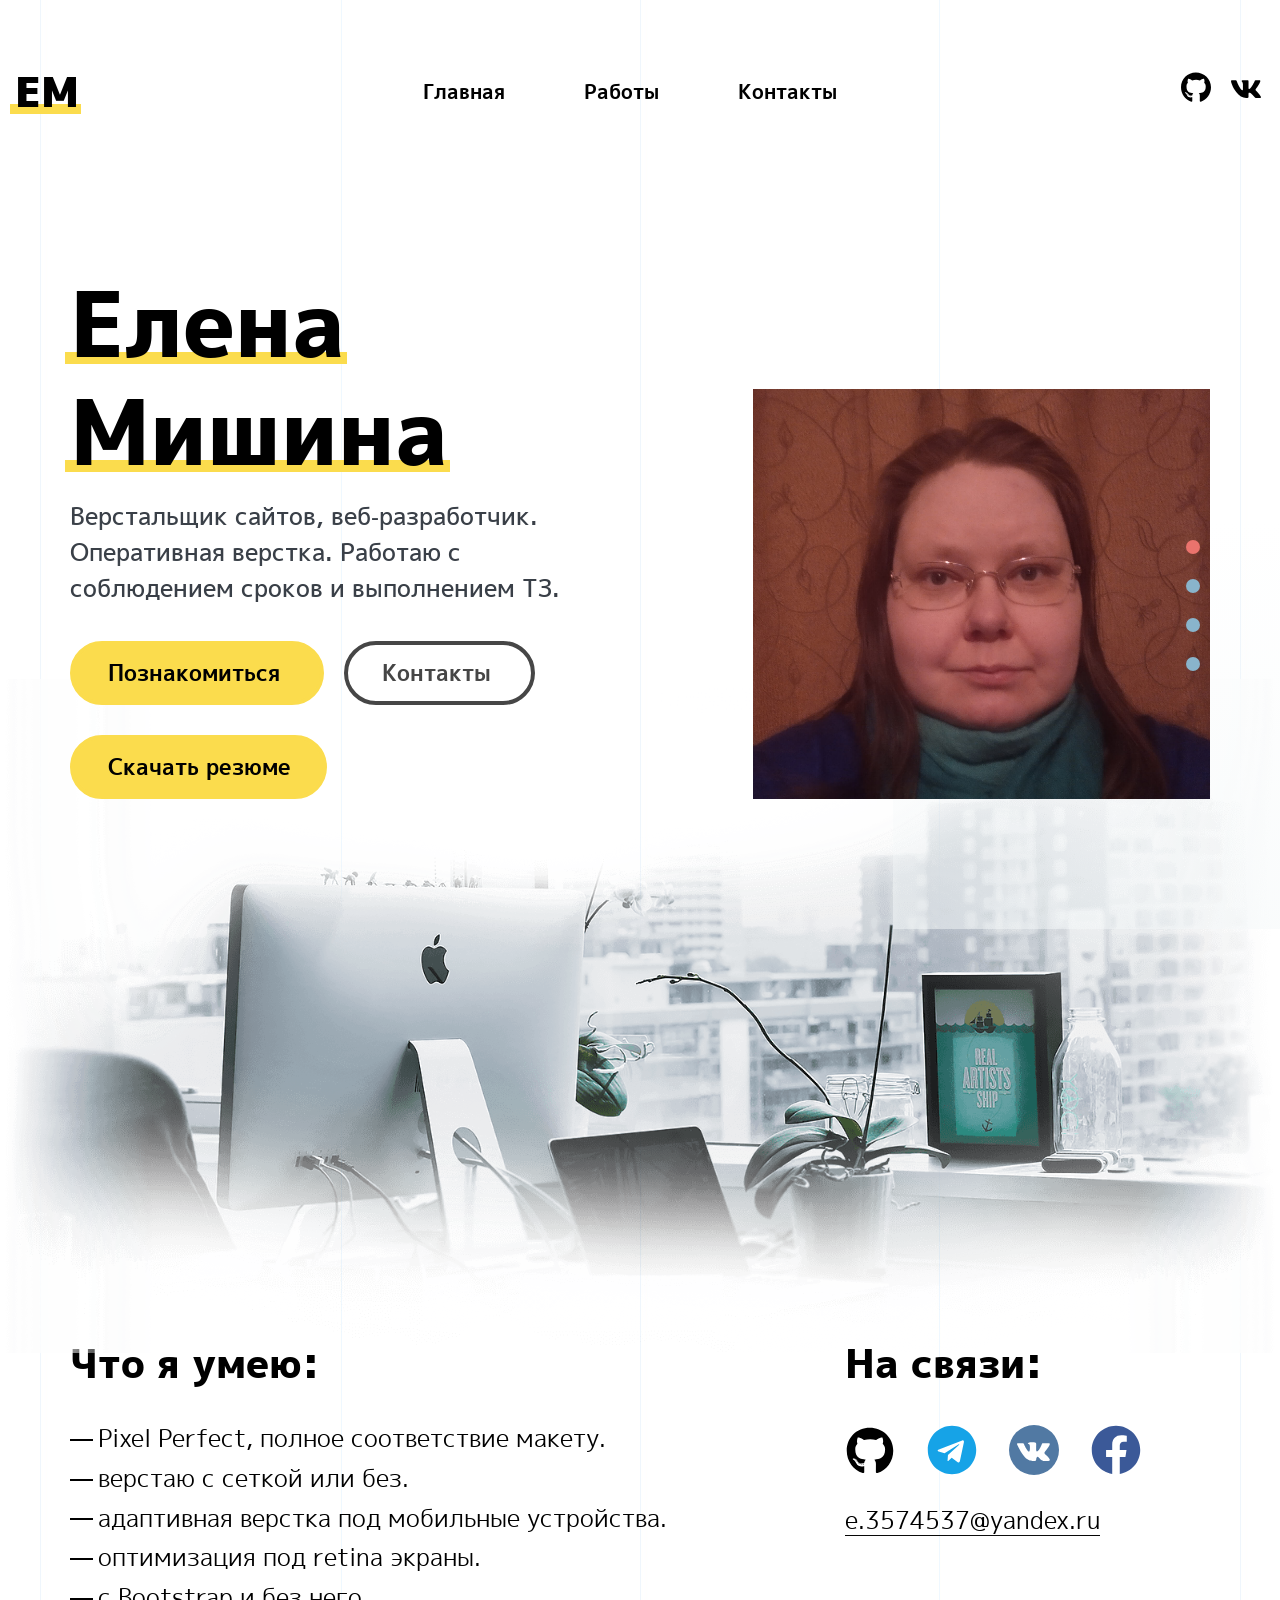
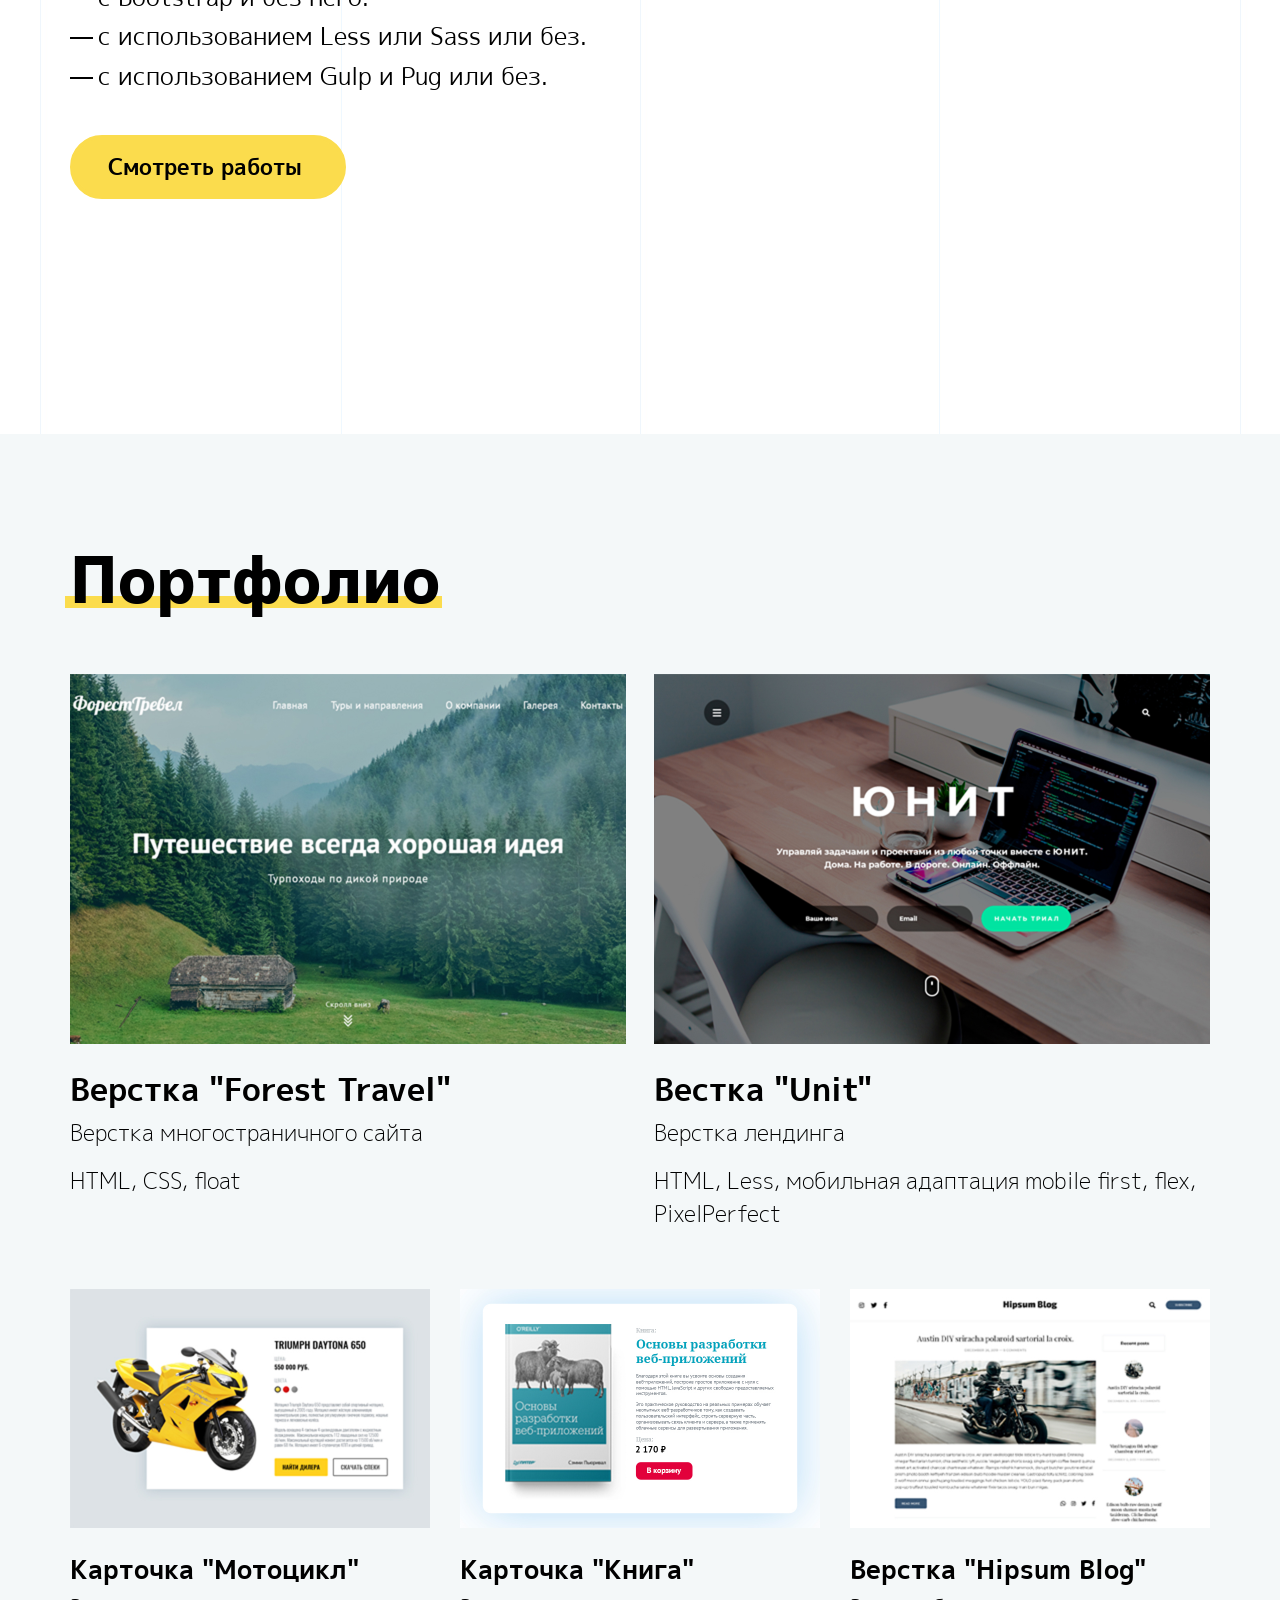
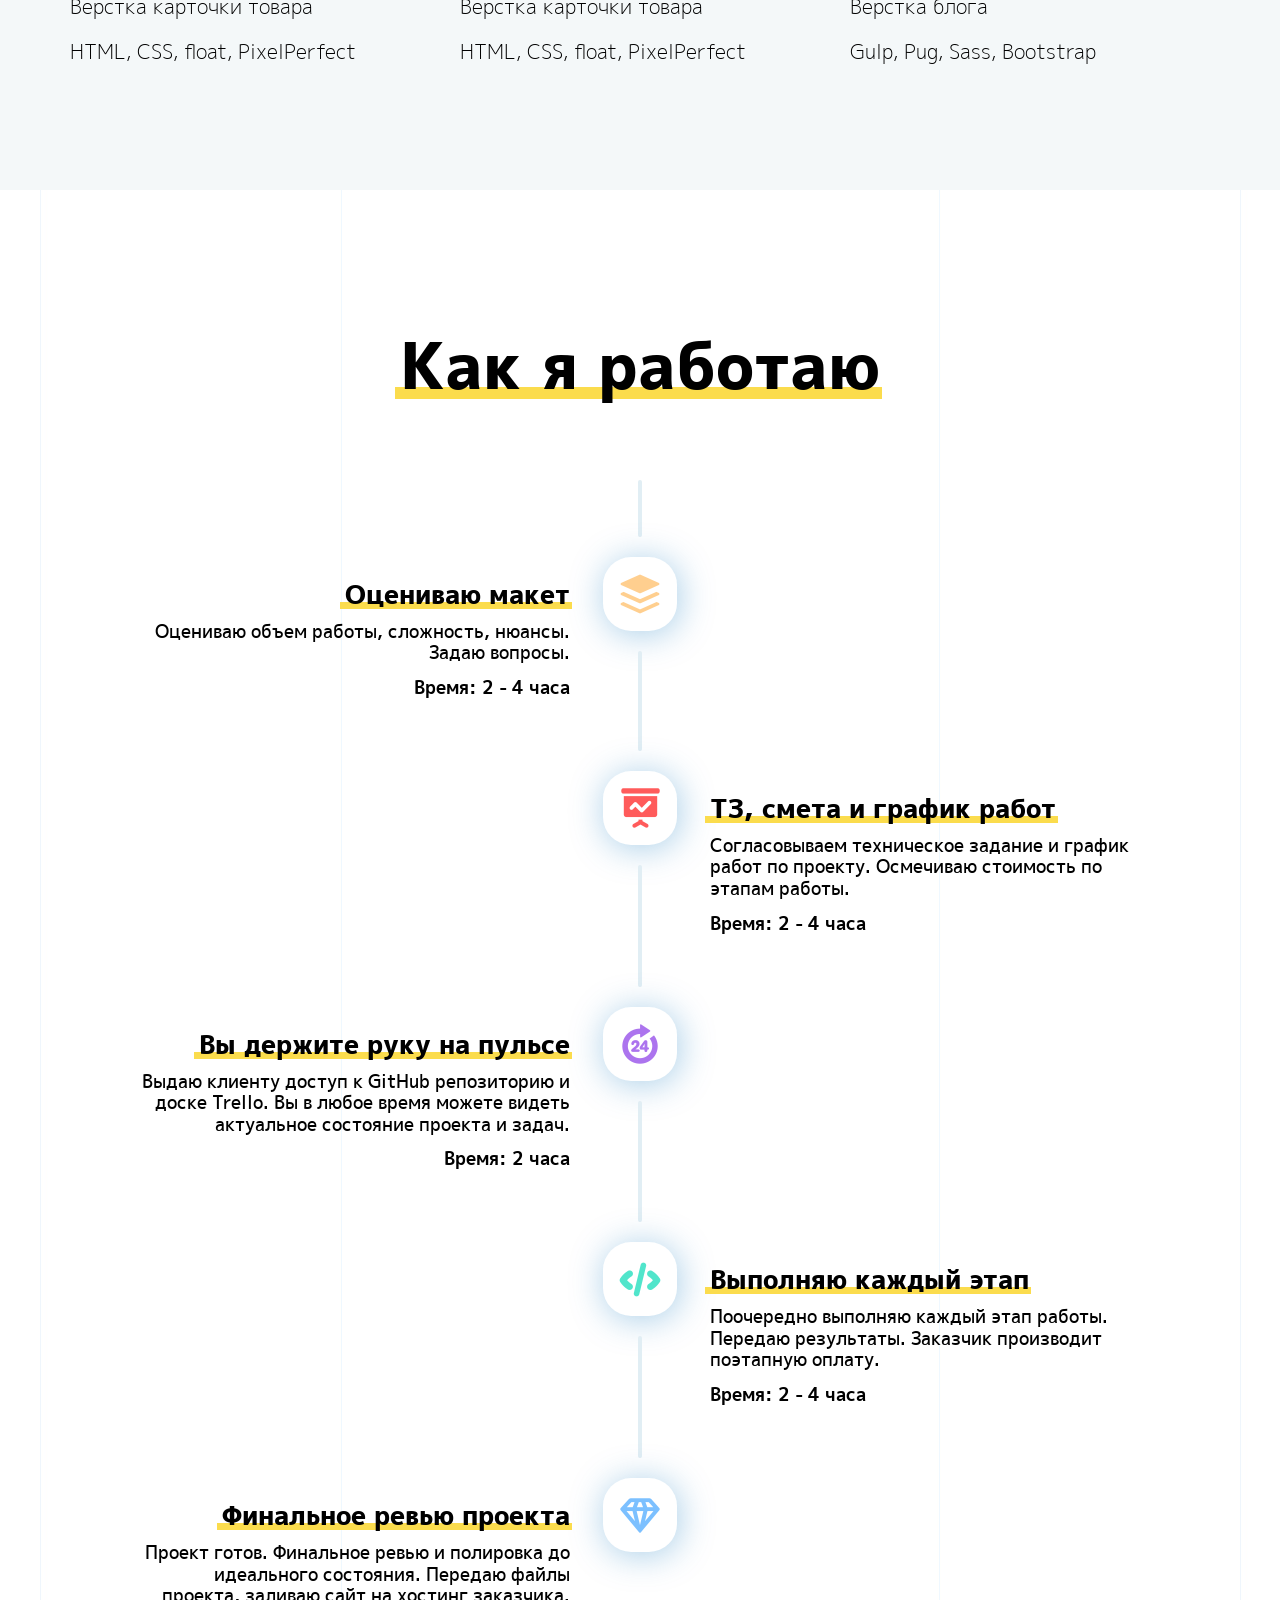
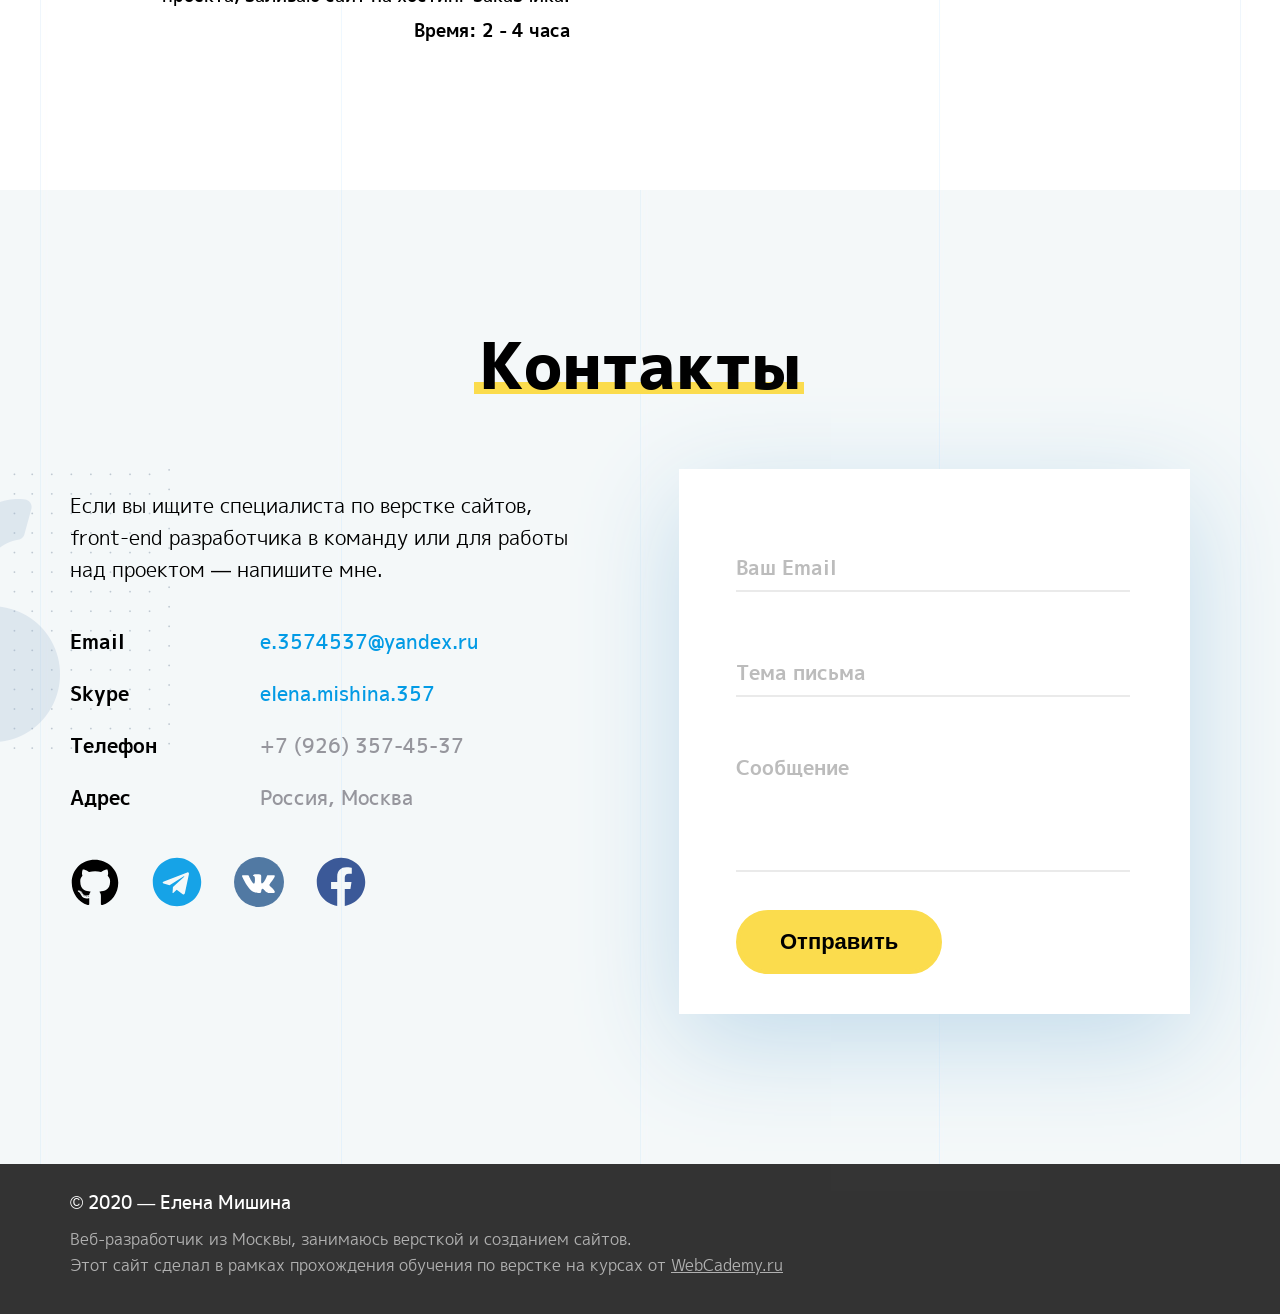
==== commit fba9aa7d: "Add new file" ====
--- a/docs/index.html
+++ b/docs/index.html
@@ -109,7 +109,7 @@
                         <div class="main-info__links-wrapper">
                             <a href="#skills" class="button button--animated">Познакомиться</a>
                             <a href="#contacts" class="button button--light">Контакты</a>
-                            <a href="./files/Елена_Мишина_-_Верстальщик.pdf" target="_blank" download class="button">Скачать резюме</a>
+                            <a href="./files/Елена Мишина_-_Верстальщик.pdf" target="_blank" download class="button">Скачать резюме</a>
                         </div>
                     </div>
                 </div>
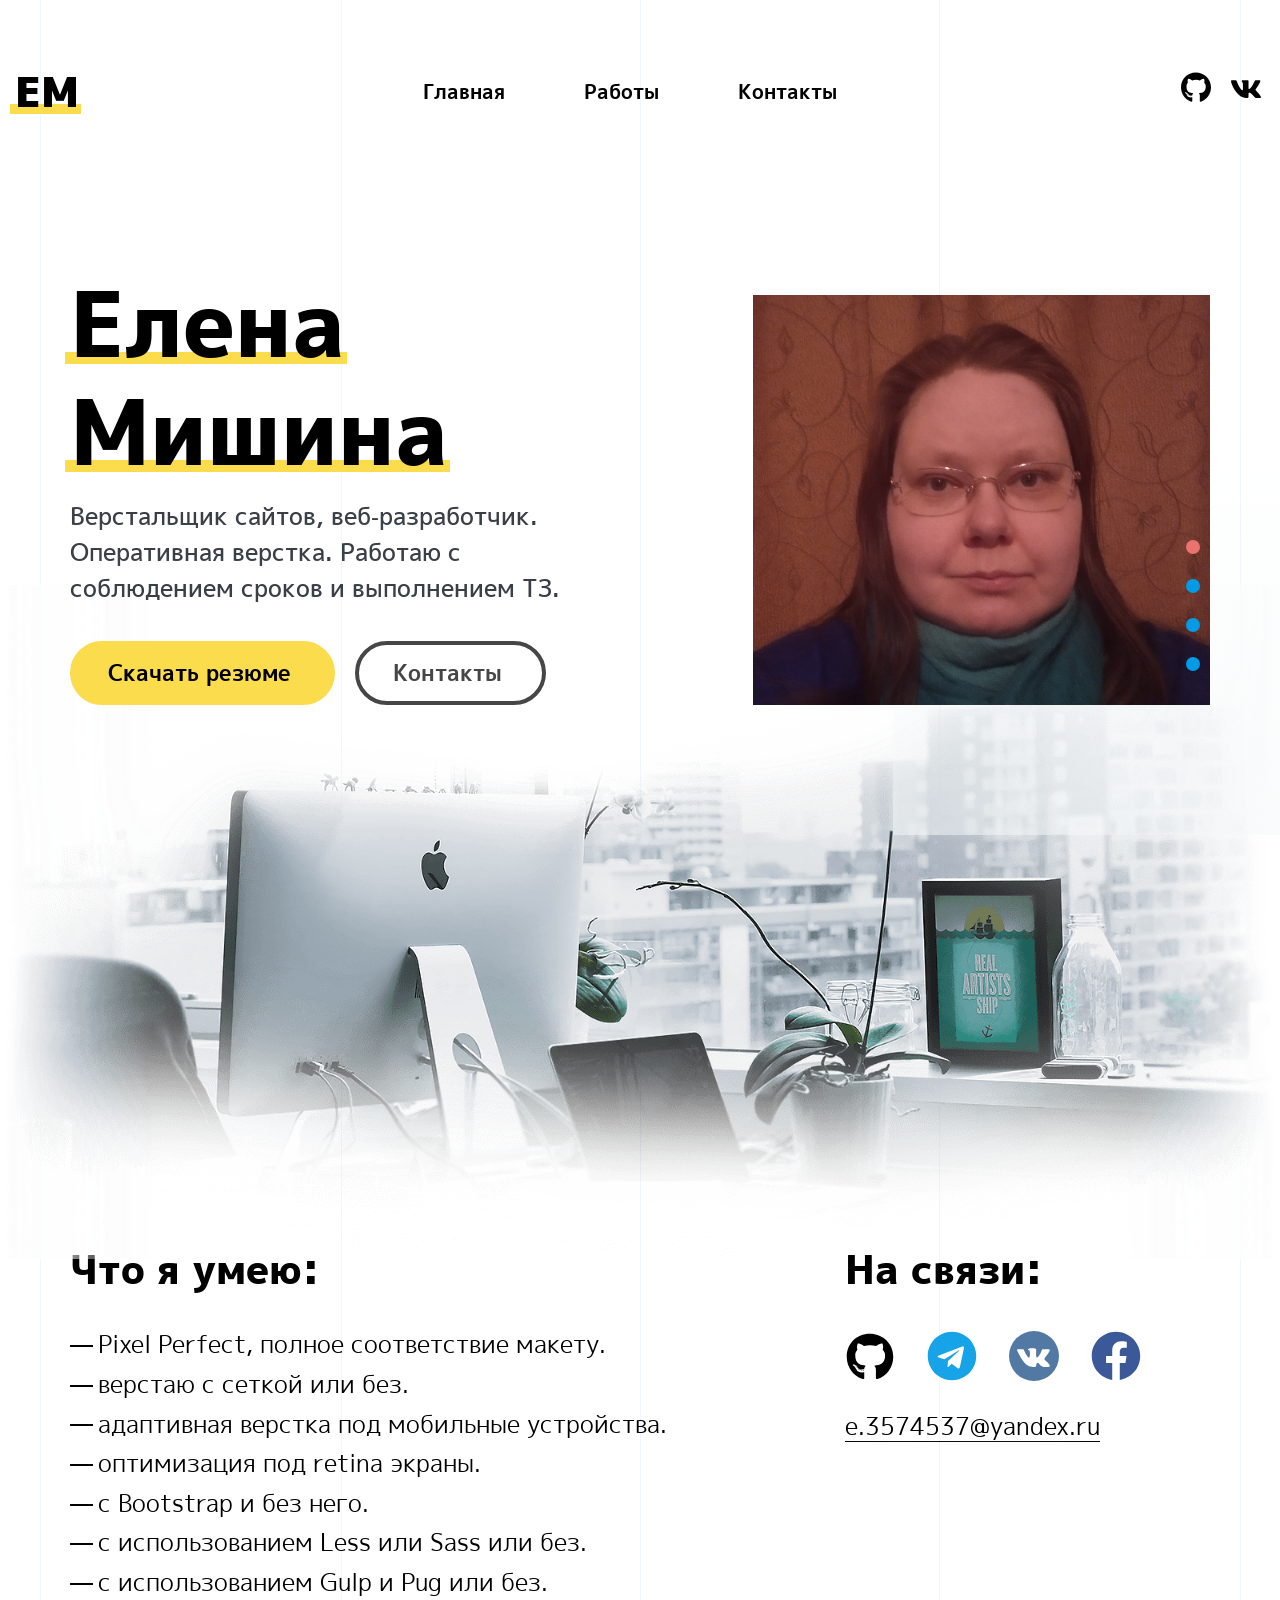
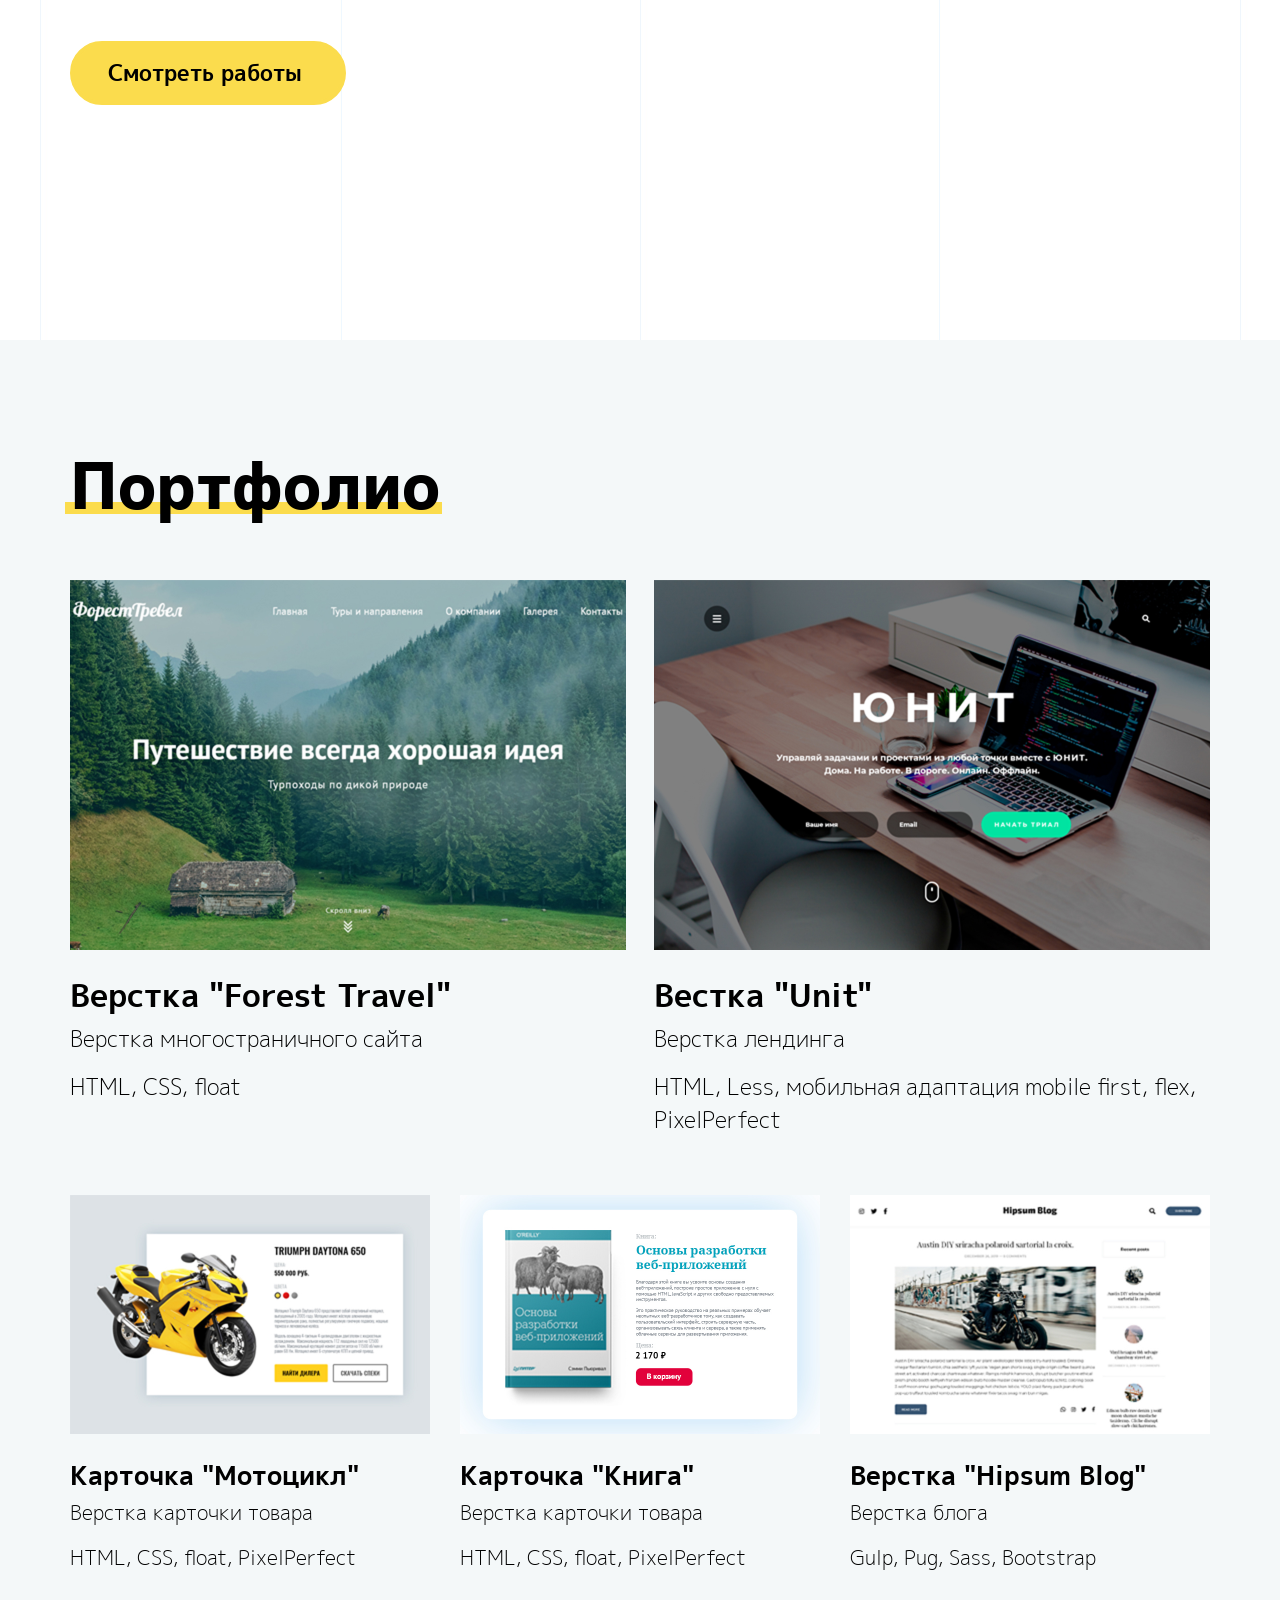
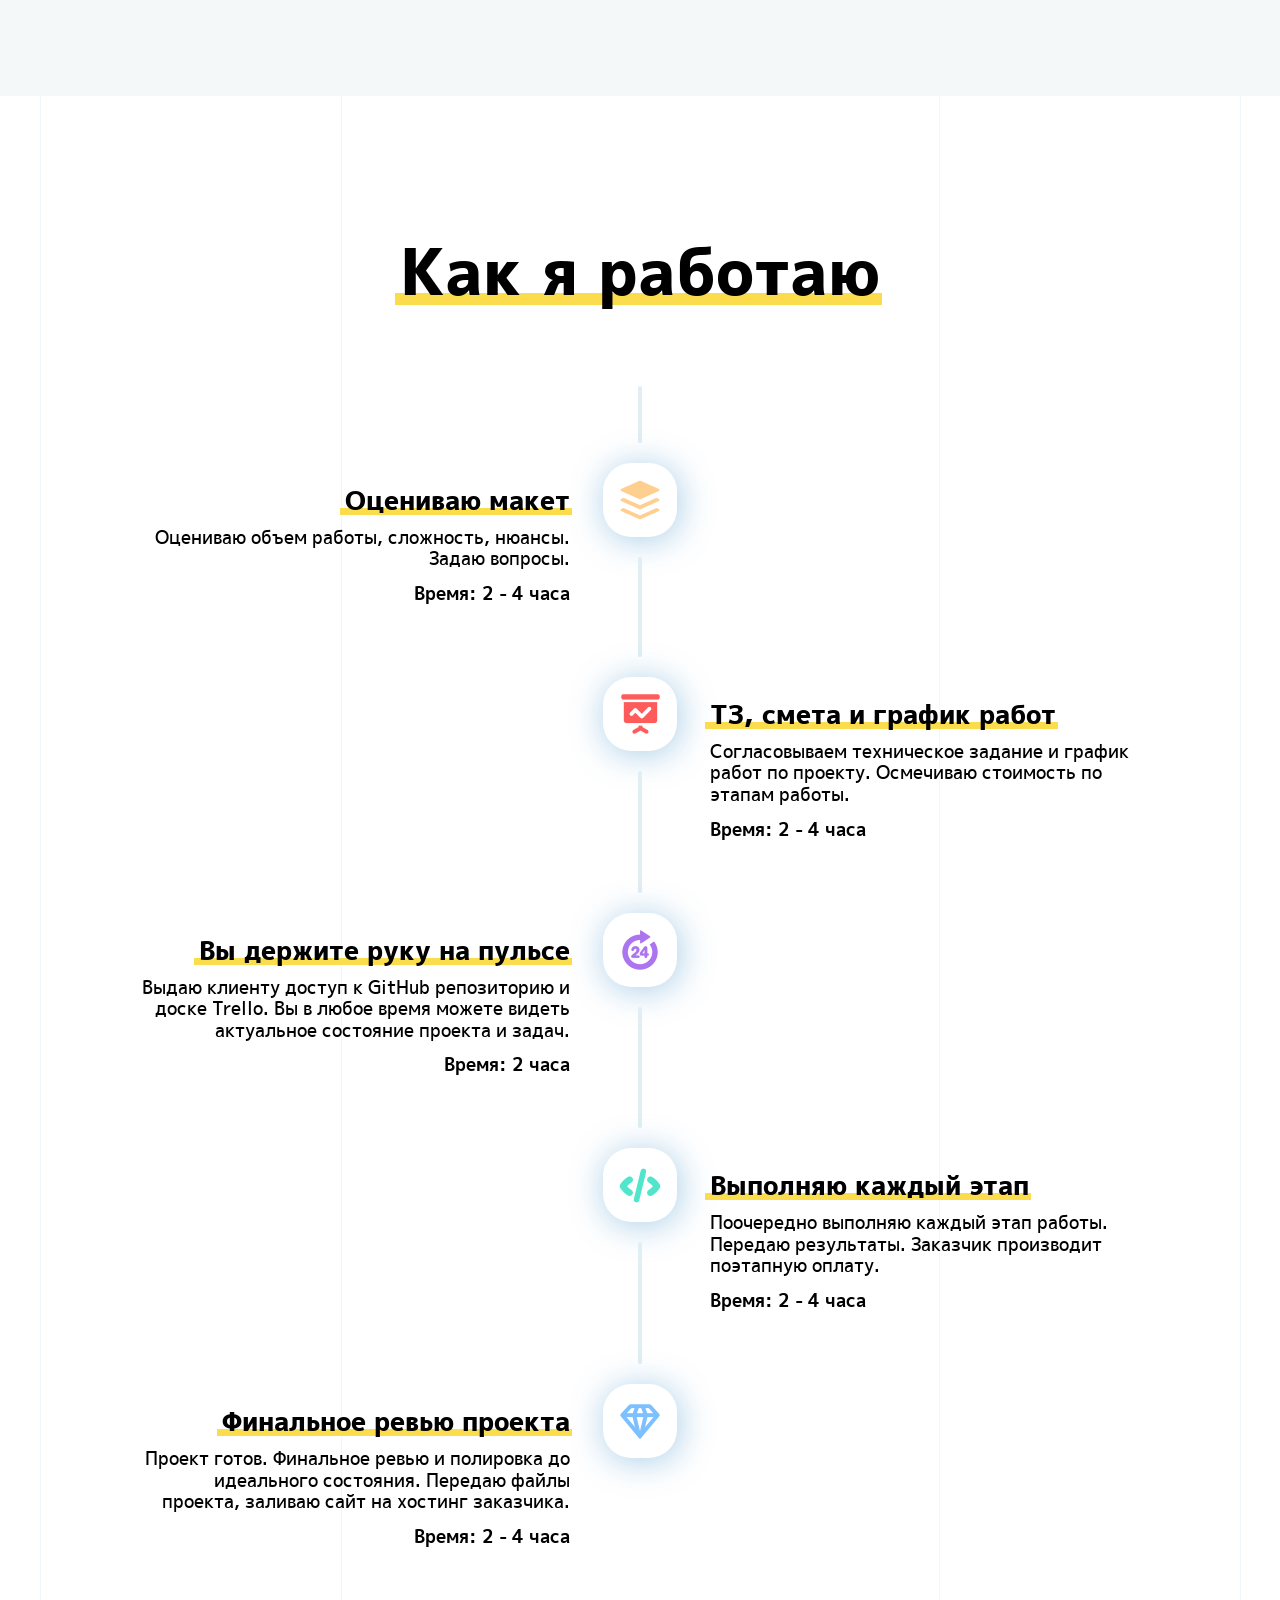
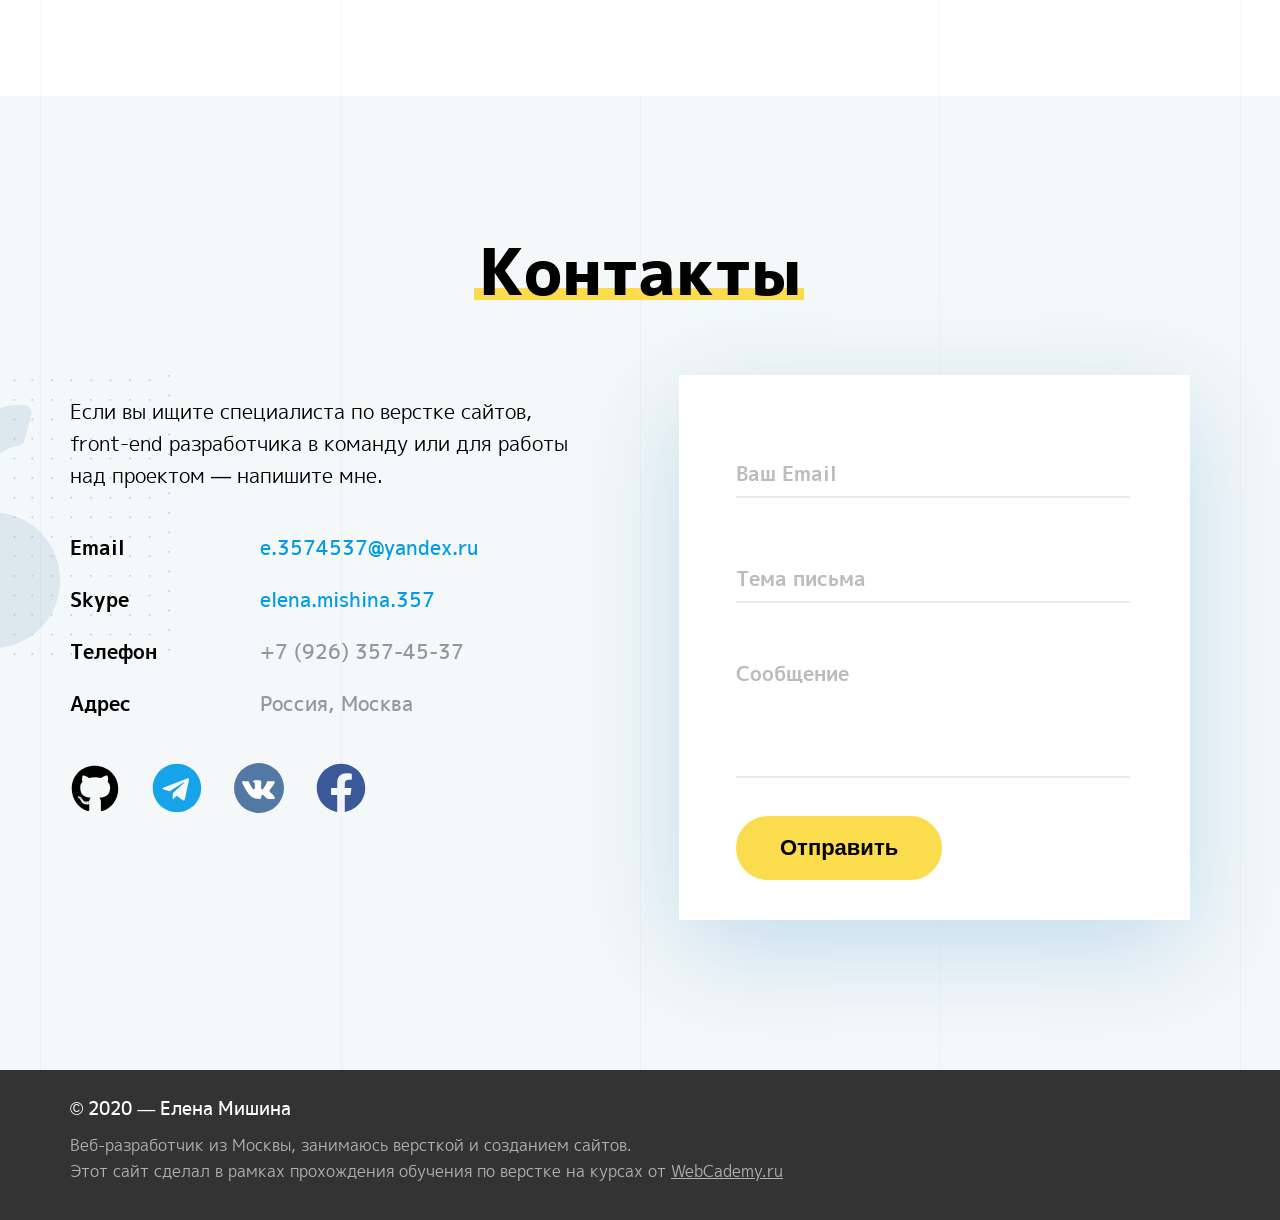
==== commit cb309686: "Fix CV-button and pagination color" ====
--- a/docs/index.html
+++ b/docs/index.html
@@ -107,9 +107,9 @@
                         <h1 class="title-1"><span class="bottom-line">Елена</span><br><span class="bottom-line">Мишина</span></h1>
                         <p>Верстальщик сайтов, веб&#8209;разработчик. Оперативная верстка. Работаю с соблюдением сроков и выполнением ТЗ.</p>
                         <div class="main-info__links-wrapper">
-                            <a href="#skills" class="button button--animated">Познакомиться</a>
+                            <!-- <a href="#skills" class="button button--animated">Познакомиться</a> -->
+                            <a href="./files/Елена Мишина_-_Верстальщик.pdf" target="_blank" download class="button">Скачать резюме</a>
                             <a href="#contacts" class="button button--light">Контакты</a>
-                            <a href="./files/Елена Мишина_-_Верстальщик.pdf" target="_blank" download class="button">Скачать резюме</a>
                         </div>
                     </div>
                 </div>
--- a/docs/css/main.css
+++ b/docs/css/main.css
@@ -314,7 +314,7 @@
   #page-nav li {
     width: 14px;
     height: 14px;
-    background-color: #89b4cb;
+    background-color: var(--blue);
     border-radius: 50%;
     margin-bottom: 25px;
   }
@@ -587,12 +587,6 @@
   .main-info__links-wrapper {
     display: flex;
     flex-wrap: wrap;
-  }
-  .main-info__links-wrapper .button:not(:last-child) {
-    margin-bottom: 30px;
-  }
-  .main-info__links-wrapper .button:last-child {
-    padding-right: 32px;
   }
 }
 .header-pic {
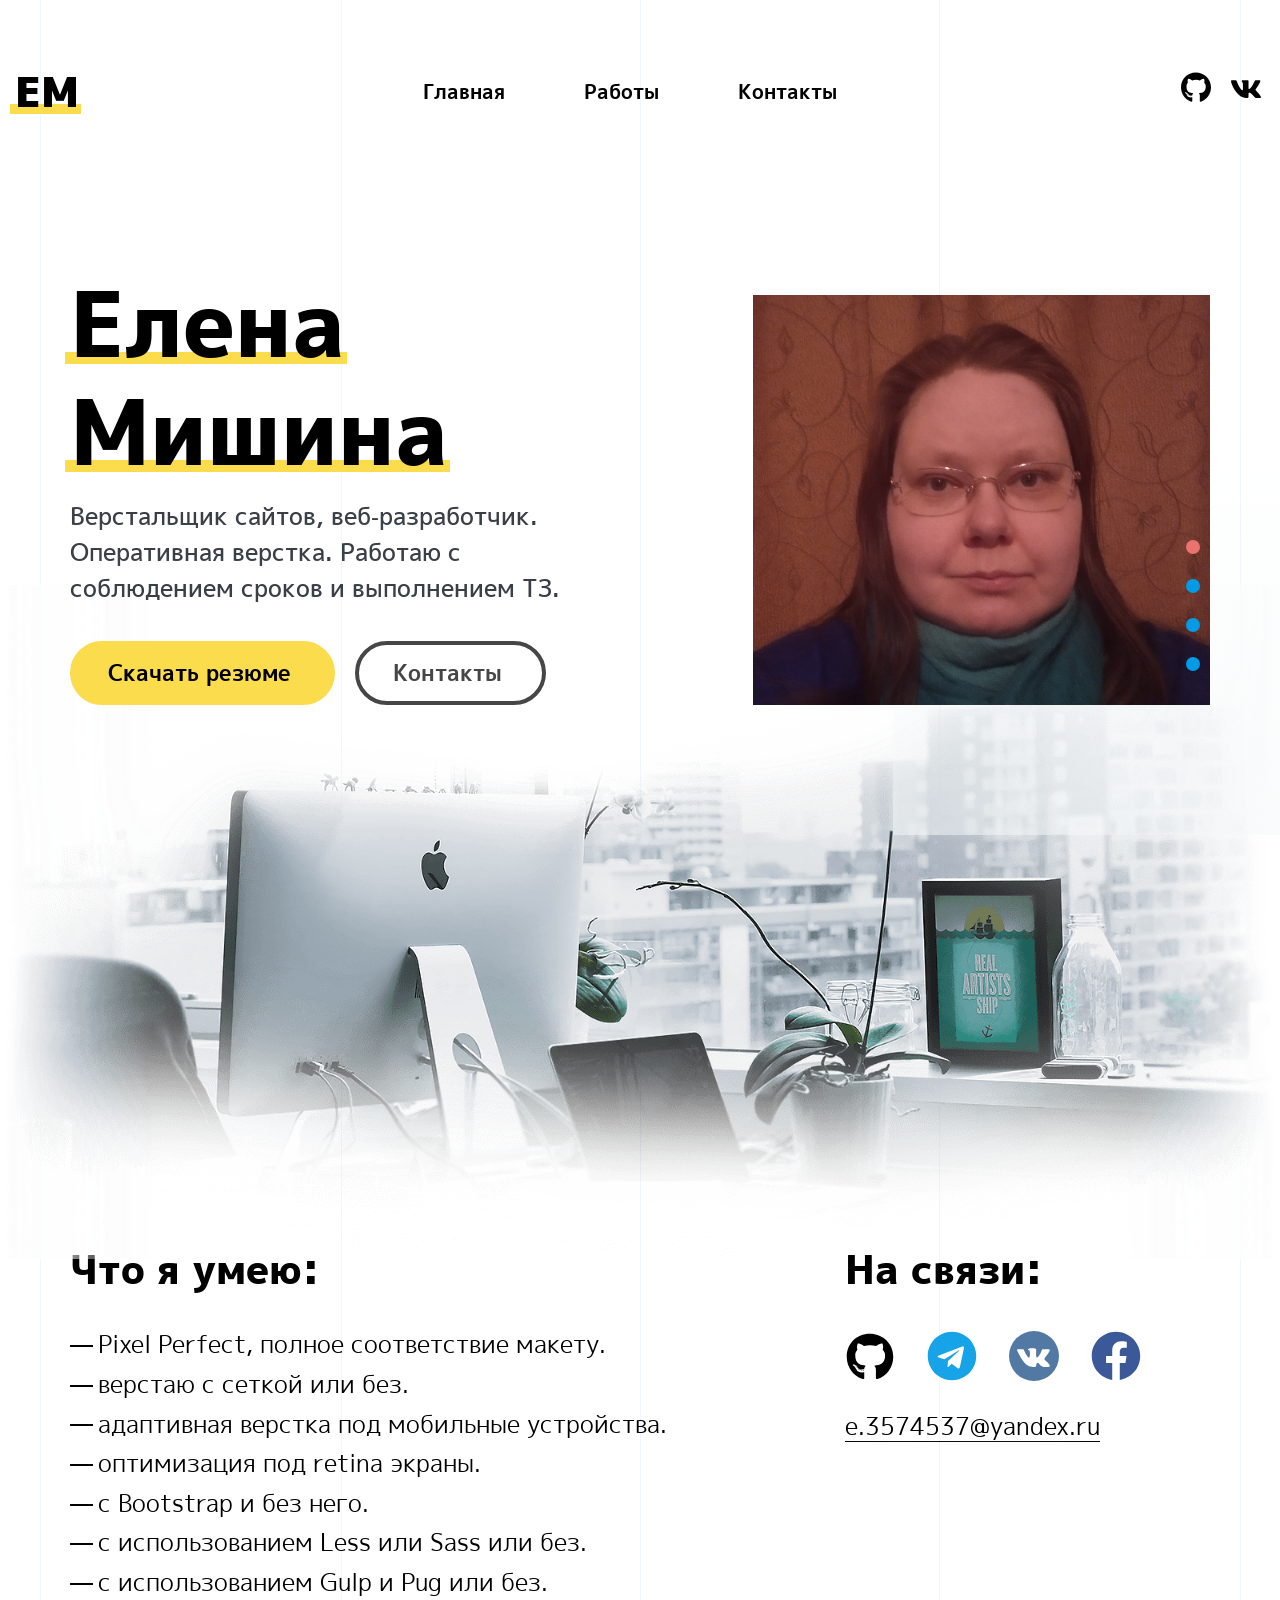
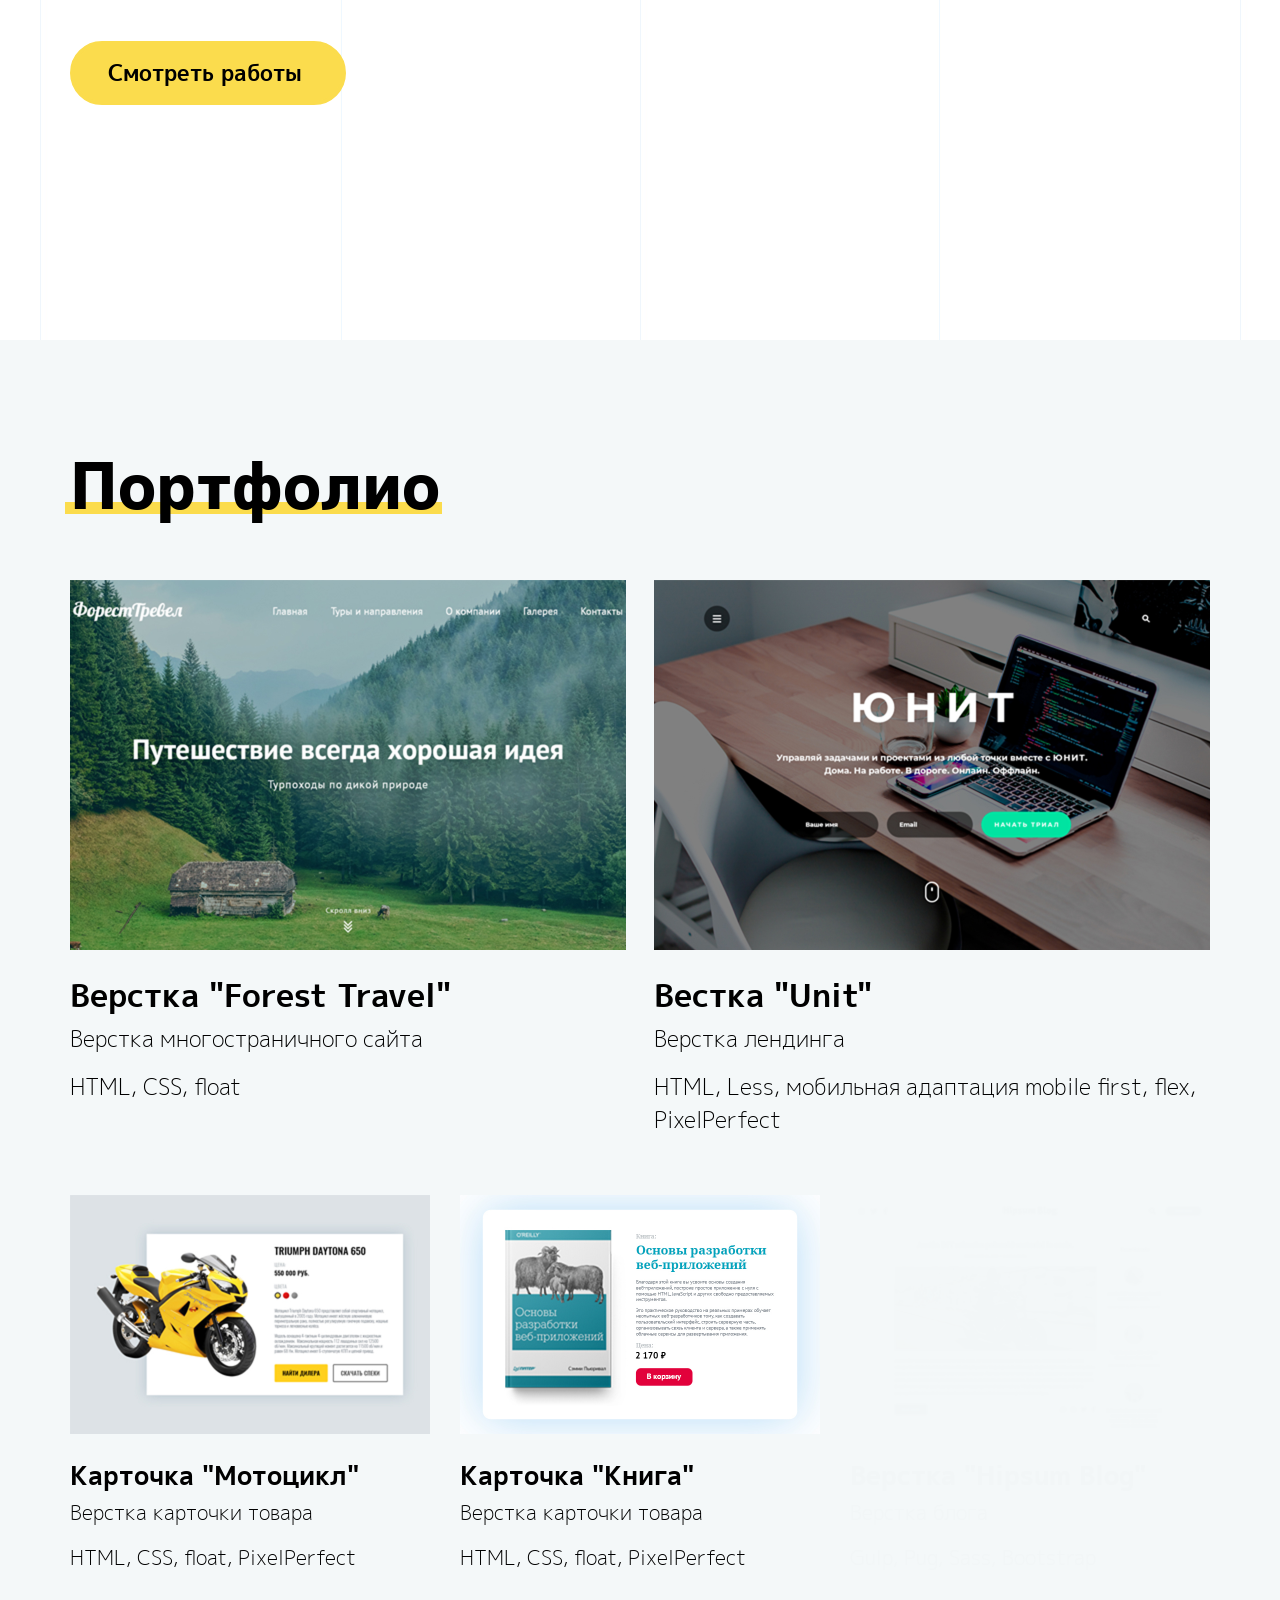
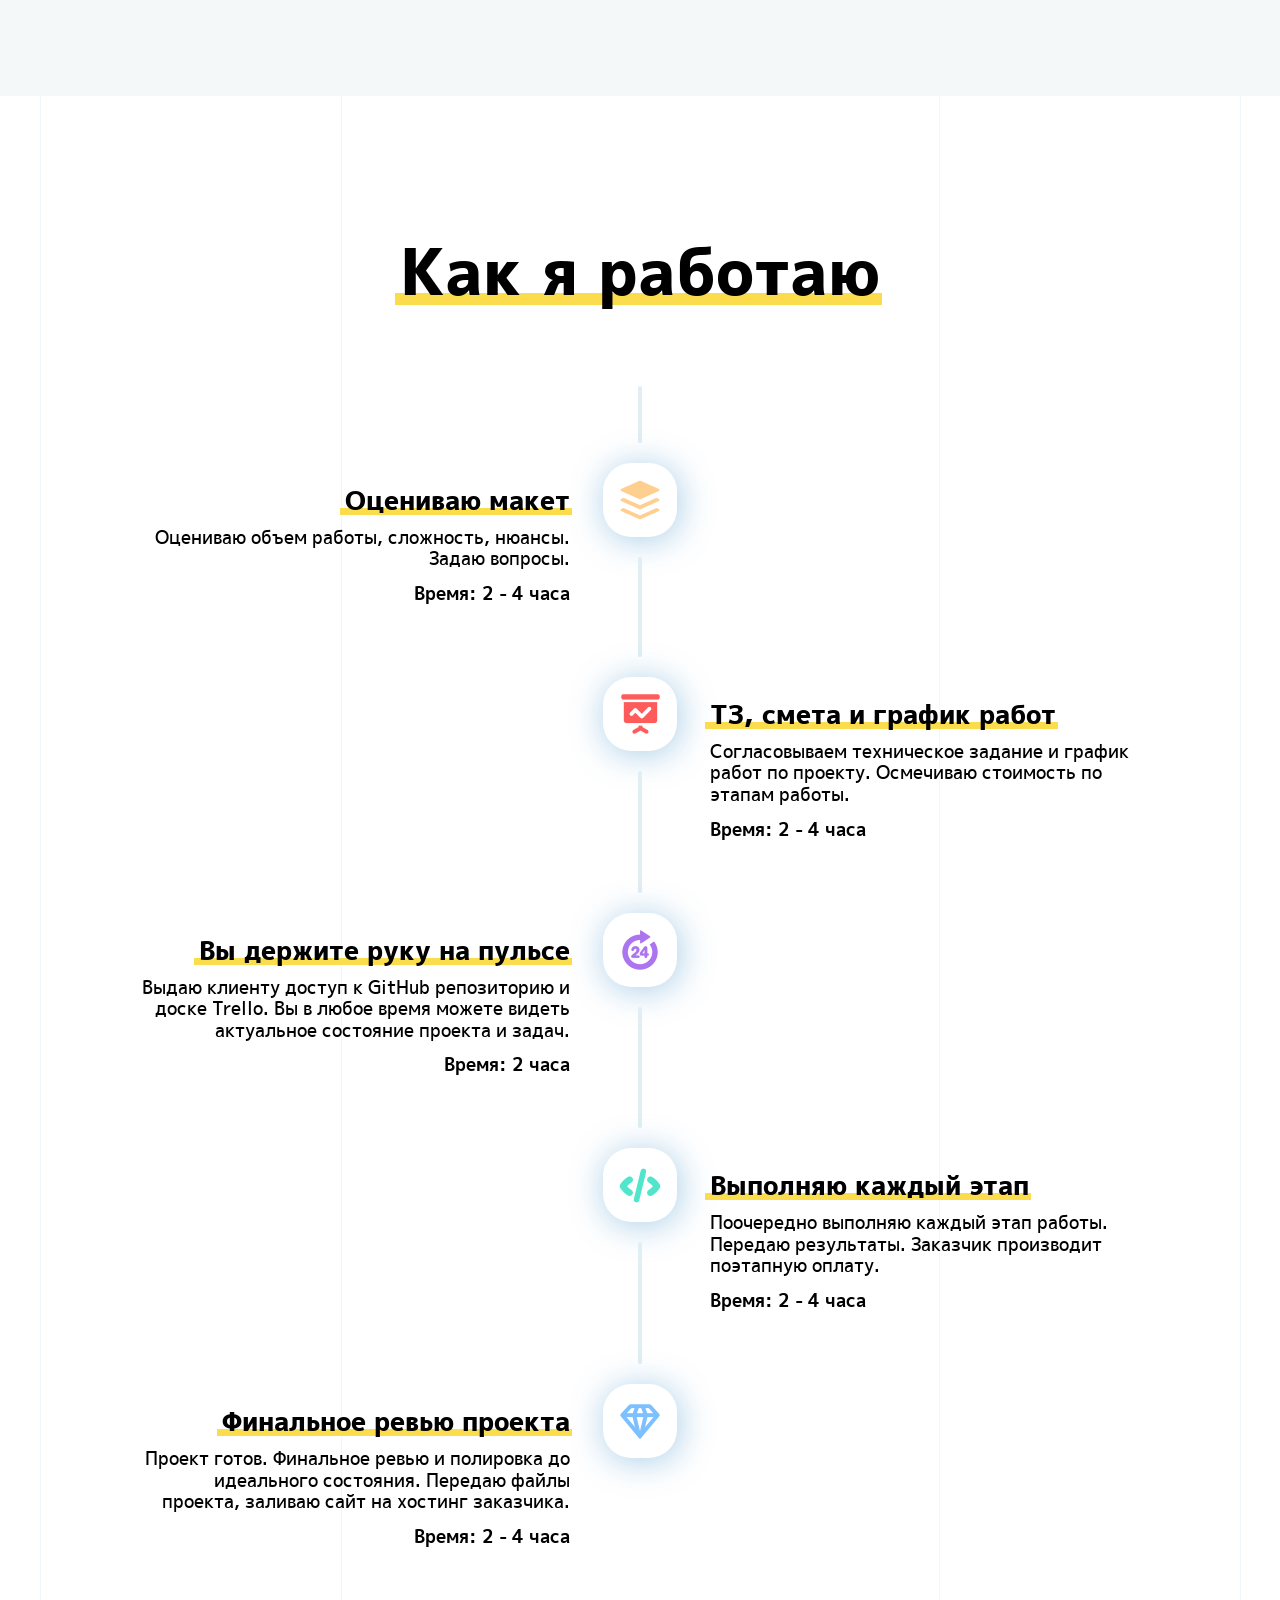
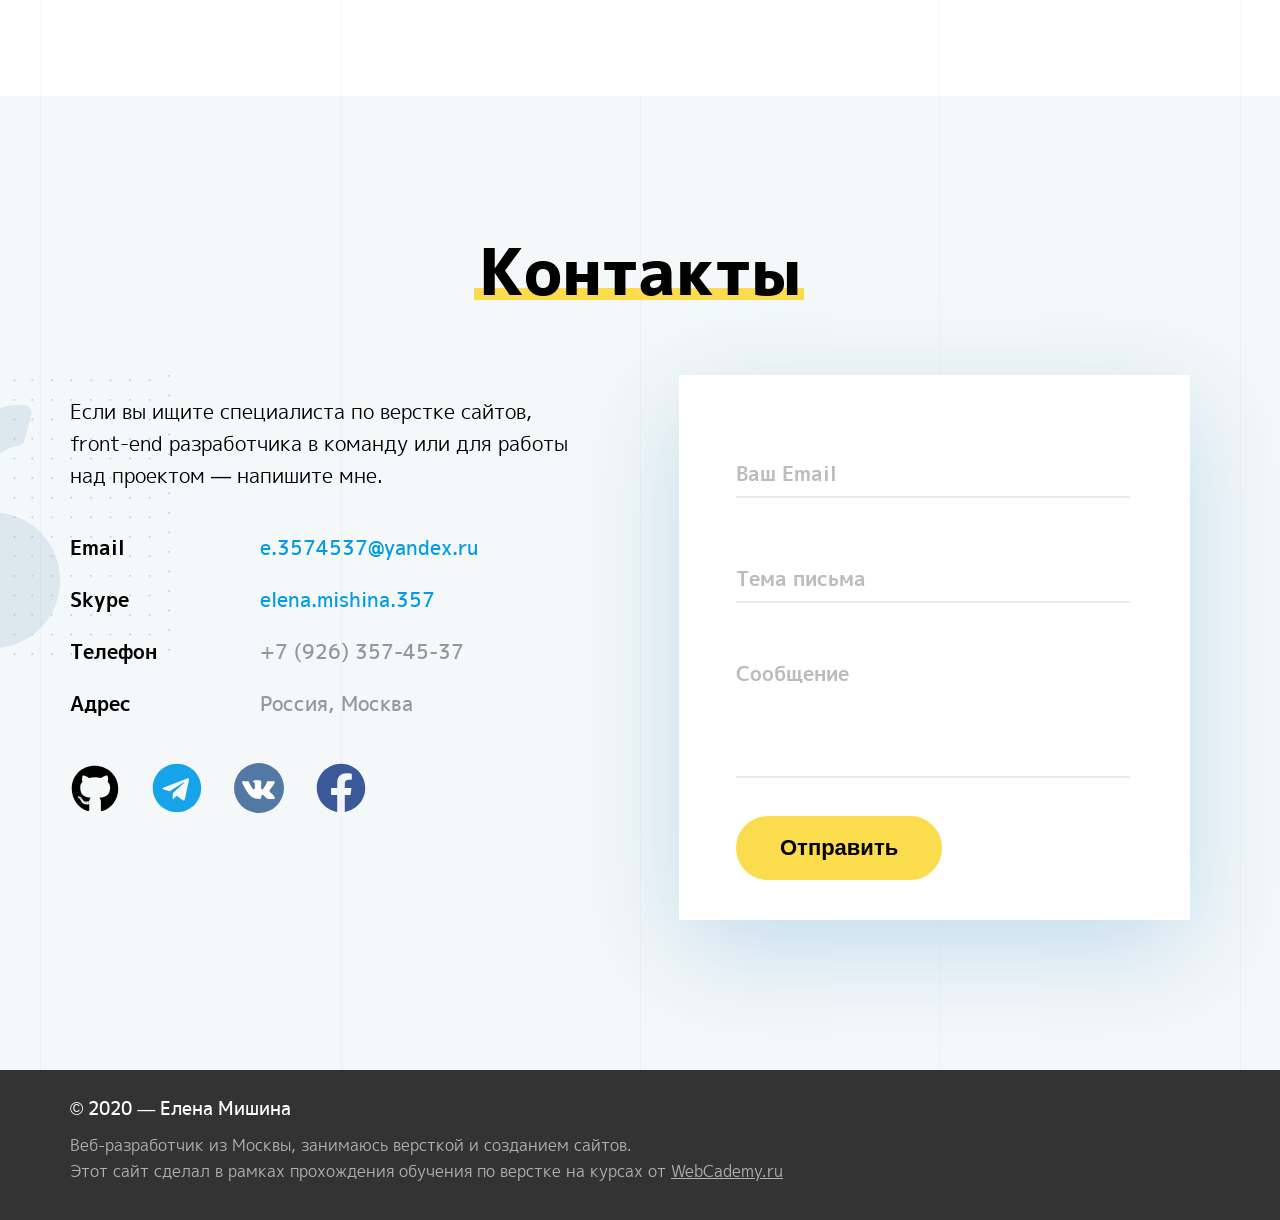
==== commit 3c363c0d: "Add autoprefix" ====
--- a/docs/index.html
+++ b/docs/index.html
@@ -1,445 +1,445 @@
 <!DOCTYPE html>
 <html lang="ru">
 <head>
-    <meta charset="UTF-8">
-    <meta name="viewport" content="width=device-width, initial-scale=1.0">
-    <title>Портфолио</title>
-    <link rel="stylesheet" href="./fonts/mplus1p/mplus1p.css">
-    <link rel="shortcut icon" href="./img/favicon.png" type="image/x-icon">
-    <link rel="stylesheet" href="./css/main.css">
+	<meta charset="UTF-8">
+	<meta name="viewport" content="width=device-width, initial-scale=1.0">
+	<title>Портфолио</title>
+	<link rel="stylesheet" href="./fonts/mplus1p/mplus1p.css">
+	<link rel="shortcut icon" href="./img/favicon.png" type="image/x-icon">
+	<link rel="stylesheet" href="./css/main.css">
 </head>
 <body>
-    <ul id="page-nav">
-        <li class="active">
-            <a href="#header"></a>
-        </li>
-        <li>
-            <a href="#portfolio"></a>
-        </li>
-        <li>
-            <a href="#timeline"></a>
-        </li>
-        <li>
-            <a href="#contacts"></a>
-        </li>
-    </ul>
-
-    <!-- Оверлей -->
-    <div id="overlay"></div>
-
-    <!-- Мобильное меню -->
-    <div class="mobile-menu">
-        <div class="mobile-menu__nav">
-            <a href="#" class="logo-link bottom-line">ЕМ</a>
-
-            <nav class="mobile-menu__links">
-                <a href="#skills" class="mobile-menu__link">Услуги</a>
-                <a href="#portfolio" class="mobile-menu__link">Работы</a>
-                <a href="#contacts" class="mobile-menu__link">Контакты</a>
-            </nav>
-
-            <nav class="socials-block">
-                <a href="https://github.com/elena-mishina?tab=repositories" target="_blank" class="socials-block__link">
-                    <svg aria-hidden="true" focusable="false" data-prefix="fab" data-icon="github" class="svg-inline--fa fa-github fa-w-16" role="img" xmlns="http://www.w3.org/2000/svg" viewBox="0 0 496 512" width="50" height="48"><path fill="#000" d="M165.9 397.4c0 2-2.3 3.6-5.2 3.6-3.3.3-5.6-1.3-5.6-3.6 0-2 2.3-3.6 5.2-3.6 3-.3 5.6 1.3 5.6 3.6zm-31.1-4.5c-.7 2 1.3 4.3 4.3 4.9 2.6 1 5.6 0 6.2-2s-1.3-4.3-4.3-5.2c-2.6-.7-5.5.3-6.2 2.3zm44.2-1.7c-2.9.7-4.9 2.6-4.6 4.9.3 2 2.9 3.3 5.9 2.6 2.9-.7 4.9-2.6 4.6-4.6-.3-1.9-3-3.2-5.9-2.9zM244.8 8C106.1 8 0 113.3 0 252c0 110.9 69.8 205.8 169.5 239.2 12.8 2.3 17.3-5.6 17.3-12.1 0-6.2-.3-40.4-.3-61.4 0 0-70 15-84.7-29.8 0 0-11.4-29.1-27.8-36.6 0 0-22.9-15.7 1.6-15.4 0 0 24.9 2 38.6 25.8 21.9 38.6 58.6 27.5 72.9 20.9 2.3-16 8.8-27.1 16-33.7-55.9-6.2-112.3-14.3-112.3-110.5 0-27.5 7.6-41.3 23.6-58.9-2.6-6.5-11.1-33.3 2.6-67.9 20.9-6.5 69 27 69 27 20-5.6 41.5-8.5 62.8-8.5s42.8 2.9 62.8 8.5c0 0 48.1-33.6 69-27 13.7 34.7 5.2 61.4 2.6 67.9 16 17.7 25.8 31.5 25.8 58.9 0 96.5-58.9 104.2-114.8 110.5 9.2 7.9 17 22.9 17 46.4 0 33.7-.3 75.4-.3 83.6 0 6.5 4.6 14.4 17.3 12.1C428.2 457.8 496 362.9 496 252 496 113.3 383.5 8 244.8 8zM97.2 352.9c-1.3 1-1 3.3.7 5.2 1.6 1.6 3.9 2.3 5.2 1 1.3-1 1-3.3-.7-5.2-1.6-1.6-3.9-2.3-5.2-1zm-10.8-8.1c-.7 1.3.3 2.9 2.3 3.9 1.6 1 3.6.7 4.3-.7.7-1.3-.3-2.9-2.3-3.9-2-.6-3.6-.3-4.3.7zm32.4 35.6c-1.6 1.3-1 4.3 1.3 6.2 2.3 2.3 5.2 2.6 6.5 1 1.3-1.3.7-4.3-1.3-6.2-2.2-2.3-5.2-2.6-6.5-1zm-11.4-14.7c-1.6 1-1.6 3.6 0 5.9 1.6 2.3 4.3 3.3 5.6 2.3 1.6-1.3 1.6-3.9 0-6.2-1.4-2.3-4-3.3-5.6-2z"></path></svg>
-                </a>
-                <a href="https://t.me/elena3574537" target="_blank" class="socials-block__link">
-                    <svg aria-hidden="true" focusable="false" data-prefix="fab" data-icon="telegram" class="svg-inline--fa fa-telegram fa-w-16" role="img" xmlns="http://www.w3.org/2000/svg" viewBox="0 0 496 512" width="50" height="50"><path fill="#16a3e7" d="M248 8C111 8 0 119 0 256s111 248 248 248 248-111 248-248S385 8 248 8zm121.8 169.9l-40.7 191.8c-3 13.6-11.1 16.9-22.4 10.5l-62-45.7-29.9 28.8c-3.3 3.3-6.1 6.1-12.5 6.1l4.4-63.1 114.9-103.8c5-4.4-1.1-6.9-7.7-2.5l-142 89.4-61.2-19.1c-13.3-4.2-13.6-13.3 2.8-19.7l239.1-92.2c11.1-4 20.8 2.7 17.2 19.5z"></path></svg>
-                </a>
-                <a href="https://vk.com/id86063" target="_blank" class="socials-block__link">
-                    <svg version="1.1" xmlns="http://www.w3.org/2000/svg" xmlns:xlink="http://www.w3.org/1999/xlink" x="0px" y="0px" viewBox="0 0 112.196 112.196" style="enable-background:new 0 0 112.196 112.196;" xml:space="preserve" width="50" height="50"><g><g>
-                    <circle style="fill:#5179a3;" cx="56.098" cy="56.098" r="56.098"/></g>
-                    <path style="fill-rule:evenodd;clip-rule:evenodd;fill:#FFFFFF;" d="M53.979,80.702h4.403c0,0,1.33-0.146,2.009-0.878
-                    c0.625-0.672,0.605-1.934,0.605-1.934s-0.086-5.908,2.656-6.778c2.703-0.857,6.174,5.71,9.853,8.235
-                    c2.782,1.911,4.896,1.492,4.896,1.492l9.837-0.137c0,0,5.146-0.317,2.706-4.363c-0.2-0.331-1.421-2.993-7.314-8.463
-                    c-6.168-5.725-5.342-4.799,2.088-14.702c4.525-6.031,6.334-9.713,5.769-11.29c-0.539-1.502-3.867-1.105-3.867-1.105l-11.076,0.069
-                    c0,0-0.821-0.112-1.43,0.252c-0.595,0.357-0.978,1.189-0.978,1.189s-1.753,4.667-4.091,8.636c-4.932,8.375-6.904,8.817-7.71,8.297
-                    c-1.875-1.212-1.407-4.869-1.407-7.467c0-8.116,1.231-11.5-2.397-12.376c-1.204-0.291-2.09-0.483-5.169-0.514
-                    c-3.952-0.041-7.297,0.012-9.191,0.94c-1.26,0.617-2.232,1.992-1.64,2.071c0.732,0.098,2.39,0.447,3.269,1.644
-                    c1.135,1.544,1.095,5.012,1.095,5.012s0.652,9.554-1.523,10.741c-1.493,0.814-3.541-0.848-7.938-8.446
-                    c-2.253-3.892-3.954-8.194-3.954-8.194s-0.328-0.804-0.913-1.234c-0.71-0.521-1.702-0.687-1.702-0.687l-10.525,0.069
-                    c0,0-1.58,0.044-2.16,0.731c-0.516,0.611-0.041,1.875-0.041,1.875s8.24,19.278,17.57,28.993
-                    C44.264,81.287,53.979,80.702,53.979,80.702L53.979,80.702z"/></g><g></g><g></g><g></g><g></g><g></g><g></g><g></g><g></g><g></g><g></g><g></g><g></g><g></g><g></g><g></g></svg>
-                </a>
-                <a href="https://www.facebook.com/profile.php?id=100005341898283" target="_blank" class="socials-block__link">
-                    <svg aria-hidden="true" focusable="false" data-prefix="fab" data-icon="facebook" class="svg-inline--fa fa-facebook fa-w-16" role="img" xmlns="http://www.w3.org/2000/svg" viewBox="0 0 512 512" width="50" height="50"><path fill="#3b5998" d="M504 256C504 119 393 8 256 8S8 119 8 256c0 123.78 90.69 226.38 209.25 245V327.69h-63V256h63v-54.64c0-62.15 37-96.48 93.67-96.48 27.14 0 55.52 4.84 55.52 4.84v61h-31.28c-30.8 0-40.41 19.12-40.41 38.73V256h68.78l-11 71.69h-57.78V501C413.31 482.38 504 379.78 504 256z"></path></svg>
-                </a>
-            </nav>
-
-            <a href="mailto:e.3574537@yandex.ru" class="mobile-menu__email">e.3574537@yandex.ru</a>
-        </div>
-    </div>
-
-    <header class="header" id="header">
-        <div class="header__nav">
-            <a href="#" class="logo-link bottom-line">ЕМ</a>
-
-            <nav class="header__menu">
-                <a href="#" class="header__menu-link">Главная</a>
-                <a href="#portfolio" class="header__menu-link">Работы</a>
-                <a href="#contacts" class="header__menu-link">Контакты</a>
-            </nav>
-
-            <nav class="header__socials">
-                <a href="https://github.com/elena-mishina?tab=repositories" target="_blank" class="header__socials-link header__socials-link--github">
-                    <svg aria-hidden="true" focusable="false" data-prefix="fab" data-icon="github" class="svg-inline--fa fa-github fa-w-16" role="img" xmlns="http://www.w3.org/2000/svg" viewBox="0 0 496 512" width="30"><path fill="#000" d="M165.9 397.4c0 2-2.3 3.6-5.2 3.6-3.3.3-5.6-1.3-5.6-3.6 0-2 2.3-3.6 5.2-3.6 3-.3 5.6 1.3 5.6 3.6zm-31.1-4.5c-.7 2 1.3 4.3 4.3 4.9 2.6 1 5.6 0 6.2-2s-1.3-4.3-4.3-5.2c-2.6-.7-5.5.3-6.2 2.3zm44.2-1.7c-2.9.7-4.9 2.6-4.6 4.9.3 2 2.9 3.3 5.9 2.6 2.9-.7 4.9-2.6 4.6-4.6-.3-1.9-3-3.2-5.9-2.9zM244.8 8C106.1 8 0 113.3 0 252c0 110.9 69.8 205.8 169.5 239.2 12.8 2.3 17.3-5.6 17.3-12.1 0-6.2-.3-40.4-.3-61.4 0 0-70 15-84.7-29.8 0 0-11.4-29.1-27.8-36.6 0 0-22.9-15.7 1.6-15.4 0 0 24.9 2 38.6 25.8 21.9 38.6 58.6 27.5 72.9 20.9 2.3-16 8.8-27.1 16-33.7-55.9-6.2-112.3-14.3-112.3-110.5 0-27.5 7.6-41.3 23.6-58.9-2.6-6.5-11.1-33.3 2.6-67.9 20.9-6.5 69 27 69 27 20-5.6 41.5-8.5 62.8-8.5s42.8 2.9 62.8 8.5c0 0 48.1-33.6 69-27 13.7 34.7 5.2 61.4 2.6 67.9 16 17.7 25.8 31.5 25.8 58.9 0 96.5-58.9 104.2-114.8 110.5 9.2 7.9 17 22.9 17 46.4 0 33.7-.3 75.4-.3 83.6 0 6.5 4.6 14.4 17.3 12.1C428.2 457.8 496 362.9 496 252 496 113.3 383.5 8 244.8 8zM97.2 352.9c-1.3 1-1 3.3.7 5.2 1.6 1.6 3.9 2.3 5.2 1 1.3-1 1-3.3-.7-5.2-1.6-1.6-3.9-2.3-5.2-1zm-10.8-8.1c-.7 1.3.3 2.9 2.3 3.9 1.6 1 3.6.7 4.3-.7.7-1.3-.3-2.9-2.3-3.9-2-.6-3.6-.3-4.3.7zm32.4 35.6c-1.6 1.3-1 4.3 1.3 6.2 2.3 2.3 5.2 2.6 6.5 1 1.3-1.3.7-4.3-1.3-6.2-2.2-2.3-5.2-2.6-6.5-1zm-11.4-14.7c-1.6 1-1.6 3.6 0 5.9 1.6 2.3 4.3 3.3 5.6 2.3 1.6-1.3 1.6-3.9 0-6.2-1.4-2.3-4-3.3-5.6-2z"></path></svg>
-                </a>
-                <a href="https://vk.com/id86063" target="_blank" class="header__socials-link header__socials-link--vk">
-                    <svg aria-hidden="true" focusable="false" data-prefix="fab" data-icon="vk" class="svg-inline--fa fa-vk fa-w-18" role="img" xmlns="http://www.w3.org/2000/svg" viewBox="0 0 576 512" width="32"><path fill="#000" d="M545 117.7c3.7-12.5 0-21.7-17.8-21.7h-58.9c-15 0-21.9 7.9-25.6 16.7 0 0-30 73.1-72.4 120.5-13.7 13.7-20 18.1-27.5 18.1-3.7 0-9.4-4.4-9.4-16.9V117.7c0-15-4.2-21.7-16.6-21.7h-92.6c-9.4 0-15 7-15 13.5 0 14.2 21.2 17.5 23.4 57.5v86.8c0 19-3.4 22.5-10.9 22.5-20 0-68.6-73.4-97.4-157.4-5.8-16.3-11.5-22.9-26.6-22.9H38.8c-16.8 0-20.2 7.9-20.2 16.7 0 15.6 20 93.1 93.1 195.5C160.4 378.1 229 416 291.4 416c37.5 0 42.1-8.4 42.1-22.9 0-66.8-3.4-73.1 15.4-73.1 8.7 0 23.7 4.4 58.7 38.1 40 40 46.6 57.9 69 57.9h58.9c16.8 0 25.3-8.4 20.4-25-11.2-34.9-86.9-106.7-90.3-111.5-8.7-11.2-6.2-16.2 0-26.2.1-.1 72-101.3 79.4-135.6z"></path></svg>
-                </a>
-            </nav>
-
-            <!-- Гамбургер -->
-            <button class="toggle-menu">
-                <span></span>
-            </button>
-        </div>
-
-        <div class="header__main-info">
-            <div class="container">
-                <div class="header__main-info-content">
-                    <div class="main-info__picture-wrapper">
-                        <div class="main-info__picture">
-                            <img src="./img/elena.jpg" alt="Елена Мишина">
-                        </div>
-                    </div>
-
-                    <div class="main-info__about-wrapper">
-                        <h1 class="title-1"><span class="bottom-line">Елена</span><br><span class="bottom-line">Мишина</span></h1>
-                        <p>Верстальщик сайтов, веб&#8209;разработчик. Оперативная верстка. Работаю с соблюдением сроков и выполнением ТЗ.</p>
-                        <div class="main-info__links-wrapper">
-                            <!-- <a href="#skills" class="button button--animated">Познакомиться</a> -->
-                            <a href="./files/Елена Мишина_-_Верстальщик.pdf" target="_blank" download class="button">Скачать резюме</a>
-                            <a href="#contacts" class="button button--light">Контакты</a>
-                        </div>
-                    </div>
-                </div>
-            </div>
-        </div>
-        
-        <div class="header-pic">
-            <img src="./img/header-pc.png" alt="Рабочее место">
-        </div>
-
-        <div class="header__additional-info" id="skills">
-            <div class="container">
-                <div class="header__additional-info-content">
-                    <div class="additional-info__skills-wrapper">
-                        <h3 class="block-title">Что я умею:</h3>
-                        <ul class="additional-info__skills-list">
-                            <li class="additional-info__skills-item">Pixel Perfect, полное соответствие макету.</li>
-                            <li class="additional-info__skills-item">верстаю с сеткой или без.</li>
-                            <li class="additional-info__skills-item">адаптивная верстка под мобильные устройства.</li>
-                            <li class="additional-info__skills-item">оптимизация под retina экраны.</li>
-                            <li class="additional-info__skills-item">с Bootstrap и без него.</li>
-                            <li class="additional-info__skills-item">с использованием Less или Sass или без.</li>
-                            <li class="additional-info__skills-item">с использованием Gulp и Pug или без.</li>
-                        </ul>
-                        <a href="#portfolio" class="button">Смотреть работы</a>
-                    </div>
-
-                    <div class="additional-info__contacts-wrapper">
-                        <h3 class="block-title">На связи:</h3>
-                        <nav class="socials-block">
-                            <a href="https://github.com/elena-mishina?tab=repositories" target="_blank" class="socials-block__link">
-                                <svg aria-hidden="true" focusable="false" data-prefix="fab" data-icon="github" class="svg-inline--fa fa-github fa-w-16" role="img" xmlns="http://www.w3.org/2000/svg" viewBox="0 0 496 512" width="50" height="48"><path fill="#000" d="M165.9 397.4c0 2-2.3 3.6-5.2 3.6-3.3.3-5.6-1.3-5.6-3.6 0-2 2.3-3.6 5.2-3.6 3-.3 5.6 1.3 5.6 3.6zm-31.1-4.5c-.7 2 1.3 4.3 4.3 4.9 2.6 1 5.6 0 6.2-2s-1.3-4.3-4.3-5.2c-2.6-.7-5.5.3-6.2 2.3zm44.2-1.7c-2.9.7-4.9 2.6-4.6 4.9.3 2 2.9 3.3 5.9 2.6 2.9-.7 4.9-2.6 4.6-4.6-.3-1.9-3-3.2-5.9-2.9zM244.8 8C106.1 8 0 113.3 0 252c0 110.9 69.8 205.8 169.5 239.2 12.8 2.3 17.3-5.6 17.3-12.1 0-6.2-.3-40.4-.3-61.4 0 0-70 15-84.7-29.8 0 0-11.4-29.1-27.8-36.6 0 0-22.9-15.7 1.6-15.4 0 0 24.9 2 38.6 25.8 21.9 38.6 58.6 27.5 72.9 20.9 2.3-16 8.8-27.1 16-33.7-55.9-6.2-112.3-14.3-112.3-110.5 0-27.5 7.6-41.3 23.6-58.9-2.6-6.5-11.1-33.3 2.6-67.9 20.9-6.5 69 27 69 27 20-5.6 41.5-8.5 62.8-8.5s42.8 2.9 62.8 8.5c0 0 48.1-33.6 69-27 13.7 34.7 5.2 61.4 2.6 67.9 16 17.7 25.8 31.5 25.8 58.9 0 96.5-58.9 104.2-114.8 110.5 9.2 7.9 17 22.9 17 46.4 0 33.7-.3 75.4-.3 83.6 0 6.5 4.6 14.4 17.3 12.1C428.2 457.8 496 362.9 496 252 496 113.3 383.5 8 244.8 8zM97.2 352.9c-1.3 1-1 3.3.7 5.2 1.6 1.6 3.9 2.3 5.2 1 1.3-1 1-3.3-.7-5.2-1.6-1.6-3.9-2.3-5.2-1zm-10.8-8.1c-.7 1.3.3 2.9 2.3 3.9 1.6 1 3.6.7 4.3-.7.7-1.3-.3-2.9-2.3-3.9-2-.6-3.6-.3-4.3.7zm32.4 35.6c-1.6 1.3-1 4.3 1.3 6.2 2.3 2.3 5.2 2.6 6.5 1 1.3-1.3.7-4.3-1.3-6.2-2.2-2.3-5.2-2.6-6.5-1zm-11.4-14.7c-1.6 1-1.6 3.6 0 5.9 1.6 2.3 4.3 3.3 5.6 2.3 1.6-1.3 1.6-3.9 0-6.2-1.4-2.3-4-3.3-5.6-2z"></path></svg>
-                            </a>
-                            <a href="https://t.me/elena3574537" target="_blank" class="socials-block__link">
-                                <svg aria-hidden="true" focusable="false" data-prefix="fab" data-icon="telegram" class="svg-inline--fa fa-telegram fa-w-16" role="img" xmlns="http://www.w3.org/2000/svg" viewBox="0 0 496 512" width="50" height="50"><path fill="#16a3e7" d="M248 8C111 8 0 119 0 256s111 248 248 248 248-111 248-248S385 8 248 8zm121.8 169.9l-40.7 191.8c-3 13.6-11.1 16.9-22.4 10.5l-62-45.7-29.9 28.8c-3.3 3.3-6.1 6.1-12.5 6.1l4.4-63.1 114.9-103.8c5-4.4-1.1-6.9-7.7-2.5l-142 89.4-61.2-19.1c-13.3-4.2-13.6-13.3 2.8-19.7l239.1-92.2c11.1-4 20.8 2.7 17.2 19.5z"></path></svg>
-                            </a>
-                            <a href="https://vk.com/id86063" target="_blank" class="socials-block__link">
-                                <svg version="1.1" xmlns="http://www.w3.org/2000/svg" xmlns:xlink="http://www.w3.org/1999/xlink" x="0px" y="0px" viewBox="0 0 112.196 112.196" style="enable-background:new 0 0 112.196 112.196;" xml:space="preserve" width="50" height="50"><g><g>
-                                <circle style="fill:#5179a3;" cx="56.098" cy="56.098" r="56.098"/></g>
-                                <path style="fill-rule:evenodd;clip-rule:evenodd;fill:#FFFFFF;" d="M53.979,80.702h4.403c0,0,1.33-0.146,2.009-0.878
-                                c0.625-0.672,0.605-1.934,0.605-1.934s-0.086-5.908,2.656-6.778c2.703-0.857,6.174,5.71,9.853,8.235
-                                c2.782,1.911,4.896,1.492,4.896,1.492l9.837-0.137c0,0,5.146-0.317,2.706-4.363c-0.2-0.331-1.421-2.993-7.314-8.463
-                                c-6.168-5.725-5.342-4.799,2.088-14.702c4.525-6.031,6.334-9.713,5.769-11.29c-0.539-1.502-3.867-1.105-3.867-1.105l-11.076,0.069
-                                c0,0-0.821-0.112-1.43,0.252c-0.595,0.357-0.978,1.189-0.978,1.189s-1.753,4.667-4.091,8.636c-4.932,8.375-6.904,8.817-7.71,8.297
-                                c-1.875-1.212-1.407-4.869-1.407-7.467c0-8.116,1.231-11.5-2.397-12.376c-1.204-0.291-2.09-0.483-5.169-0.514
-                                c-3.952-0.041-7.297,0.012-9.191,0.94c-1.26,0.617-2.232,1.992-1.64,2.071c0.732,0.098,2.39,0.447,3.269,1.644
-                                c1.135,1.544,1.095,5.012,1.095,5.012s0.652,9.554-1.523,10.741c-1.493,0.814-3.541-0.848-7.938-8.446
-                                c-2.253-3.892-3.954-8.194-3.954-8.194s-0.328-0.804-0.913-1.234c-0.71-0.521-1.702-0.687-1.702-0.687l-10.525,0.069
-                                c0,0-1.58,0.044-2.16,0.731c-0.516,0.611-0.041,1.875-0.041,1.875s8.24,19.278,17.57,28.993
-                                C44.264,81.287,53.979,80.702,53.979,80.702L53.979,80.702z"/></g><g></g><g></g><g></g><g></g><g></g><g></g><g></g><g></g><g></g><g></g><g></g><g></g><g></g><g></g><g></g></svg>
-                            </a>
-                            <a href="https://www.facebook.com/profile.php?id=100005341898283" target="_blank" class="socials-block__link">
-                                <svg aria-hidden="true" focusable="false" data-prefix="fab" data-icon="facebook" class="svg-inline--fa fa-facebook fa-w-16" role="img" xmlns="http://www.w3.org/2000/svg" viewBox="0 0 512 512" width="50" height="50"><path fill="#3b5998" d="M504 256C504 119 393 8 256 8S8 119 8 256c0 123.78 90.69 226.38 209.25 245V327.69h-63V256h63v-54.64c0-62.15 37-96.48 93.67-96.48 27.14 0 55.52 4.84 55.52 4.84v61h-31.28c-30.8 0-40.41 19.12-40.41 38.73V256h68.78l-11 71.69h-57.78V501C413.31 482.38 504 379.78 504 256z"></path></svg>
-                            </a>
-                        </nav>
-                        <a href="mailto:e.3574537@yandex.ru" class="additional-info__email">e.3574537@yandex.ru</a>
-                    </div>
-                </div>
-            </div>
-        </div>
-    </header>
-
-    <main>
-        <section class="portfolio" id="portfolio">
-            <div class="container">
-                <h2 class="title-2"><span class="bottom-line">Портфолио</span></h2>
-
-                <div class="projects">
-                    <!-- <div class="projects__menu">
-                        <button class="projects__menu-item control-active" data-filter="all">Все работы</button>
-                        <button class="projects__menu-item" data-filter=".bootstrap">Bootstrap</button>
-                        <button class="projects__menu-item" data-filter=".wordpress">WordPress</button>
-                        <button class="projects__menu-item" data-filter=".frontend">Frontend</button>
-                    </div> -->
-
-                    <div class="projects__cards-wrapper" id="projects-cards">
-                        <a href="http://t92635uk.beget.tech/forest-travel/index.html" target="_blank" class="project__card project__card--big mix bootstrap">
-                            <div class="project-card__img">
-                                <span class="button button--project">Смотреть проект</span>
-                                <img src="./img/projects/forest-travel.jpg" width="556" alt="Проект 1">
-                            </div>
-
-                            <div class="project-card__description">
-                                <h4 class="project-card__title">Верстка "Forest Travel"</h4>
-                                <div class="project-card__text">
-                                    <p>Верстка многостраничного сайта</p>
-                                    <p>HTML, CSS, float</p>
-                                </div>
-                            </div>
-                        </a>
-
-                        <a href="http://t92635uk.beget.tech/unit/index.html" target="_blank" class="project__card project__card--big mix">
-                            <div class="project-card__img">
-                                <span class="button button--project">Смотреть проект</span>
-                                <img src="./img/projects/unit.jpg" width="556" alt="Проект 2">
-                            </div>
-
-                            <div class="project-card__description">
-                                <h4 class="project-card__title">Вестка "Unit"</h4>
-                                <div class="project-card__text">
-                                    <p>Верстка лендинга</p>
-                                    <p>HTML, Less, мобильная адаптация mobile first, flex, PixelPerfect</p>
-                                </div>
-                            </div>
-                        </a>
-
-                        <a href="http://t92635uk.beget.tech/motobike-card/index.html" target="_blank" class="project__card mix wordpress frontend">
-                            <div class="project-card__img">
-                                <span class="button button--project">Смотреть проект</span>
-                                <img src="./img/projects/moto-card.jpg" width="360" alt="Проект 3">
-                            </div>
-
-                            <div class="project-card__description">
-                                <h4 class="project-card__title">Карточка "Мотоцикл"</h4>
-                                <div class="project-card__text">
-                                    <p>Верстка карточки товара</p>
-                                    <p>HTML, CSS, float, PixelPerfect</p>
-                                </div>
-                            </div>
-                        </a>
-
-                        <a href="http://t92635uk.beget.tech/book-card/index.html" target="_blank" class="project__card mix frontend wordpress">
-                            <div class="project-card__img">
-                                <span class="button button--project">Смотреть проект</span>
-                                <img src="./img/projects/book-card.jpg" width="360" alt="Проект 4">
-                            </div>
-
-                            <div class="project-card__description">
-                                <h4 class="project-card__title">Карточка "Книга"</h4>
-                                <div class="project-card__text">
-                                    <p>Верстка карточки товара</p>
-                                    <p>HTML, CSS, float, PixelPerfect</p>
-                                </div>
-                            </div>
-                        </a>
-
-                        <a href="http://t92635uk.beget.tech/hipsum-blog/index.html" target="_blank" class="project__card hide-card mix frontend">
-                            <div class="project-card__img">
-                                <span class="button button--project">Смотреть проект</span>
-                                <img src="./img/projects/hipsum-blog.jpg" width="360" alt="Проект 5">
-                            </div>
-
-                            <div class="project-card__description">
-                                <h4 class="project-card__title">Верстка "Hipsum Blog"</h4>
-                                <div class="project-card__text">
-                                    <p>Верстка блога</p>
-                                    <p>Gulp, Pug, Sass, Bootstrap</p>
-                                </div>
-                            </div>
-                        </a>
-                    </div>
-
-                    <button class="projects__all-cards">Смотреть все работы</button>
-                </div>
-            </div>
-        </section>
-
-        <section class="timeline" id="timeline">
-            <div class="container">
-                <h2 class="title-2"><span class="bottom-line">Как я работаю</span></h2>
-
-                <div class="timeline__wrapper">
-                    <div class="timeline__item">
-                        <div class="timeline__text">
-                            <h4 class="timeline__title"><span class="bottom-line">Оцениваю макет</span></h4>
-                            <p class="timeline__description">Оцениваю объем работы, сложность, нюансы. Задаю вопросы.</p>
-                            <p class="timeline__time">Время: 2 - 4 часа</p>
-                        </div>
-                        <div class="timeline__icon">
-                            <img src="./img/icons/layers.png" alt="Иконка-1">
-                        </div>
-                    </div>
-
-                    <div class="timeline__item">
-                        <div class="timeline__text">
-                            <h4 class="timeline__title"><span class="bottom-line">ТЗ, смета и график работ</span></h4>
-                            <p class="timeline__description">Согласовываем техническое задание и график работ по проекту. Осмечиваю стоимость по этапам работы.</p>
-                            <p class="timeline__time">Время: 2 - 4 часа</p>
-                        </div>
-                        <div class="timeline__icon">
-                            <img src="./img/icons/presentation-chart.png" alt="Иконка-2">
-                        </div>
-                    </div>
-
-                    <div class="timeline__item">
-                        <div class="timeline__text">
-                            <h4 class="timeline__title"><span class="bottom-line">Вы держите руку на пульсе</span></h4>
-                            <p class="timeline__description">Выдаю клиенту доступ к GitHub репозиторию и доске Trello. Вы в любое время можете видеть актуальное состояние проекта и задач.</p>
-                            <p class="timeline__time">Время: 2 часа</p>
-                        </div>
-                        <div class="timeline__icon">
-                            <img src="./img/icons/24-hours.png" alt="Иконка-3">
-                        </div>
-                    </div>
-
-                    <div class="timeline__item">
-                        <div class="timeline__text">
-                            <h4 class="timeline__title"><span class="bottom-line">Выполняю каждый этап</span></h4>
-                            <p class="timeline__description">Поочередно выполняю каждый этап работы. Передаю результаты. Заказчик производит поэтапную оплату.</p>
-                            <p class="timeline__time">Время: 2 - 4 часа</p>
-                        </div>
-                        <div class="timeline__icon">
-                            <img src="./img/icons/code-alt.png" alt="Иконка-4">
-                        </div>
-                    </div>
-
-                    <div class="timeline__item">
-                        <div class="timeline__text">
-                            <h4 class="timeline__title"><span class="bottom-line">Финальное ревью проекта</span></h4>
-                            <p class="timeline__description">Проект готов. Финальное ревью и полировка до идеального состояния. Передаю файлы проекта, заливаю сайт на хостинг заказчика.</p>
-                            <p class="timeline__time">Время: 2 - 4 часа</p>
-                        </div>
-                        <div class="timeline__icon">
-                            <img src="./img/icons/diamond.png" alt="Иконка-5">
-                        </div>
-                    </div>
-                </div>
-            </div>
-        </section>
-
-        <section class="contacts" id="contacts">
-            <div class="container">
-                <h2 class="title-2"><span class="bottom-line">Контакты</span></h2>
-
-                <div class="contacts__wrapper">
-                    <div class="contacts__bg">
-                        <img src="./img/backgrounds/dots.png" alt="dots">
-                        <img src="./img/backgrounds/quotes.png" alt="quotes" class="move-quotes">
-                    </div>
-
-                    <div class="contacts__content">
-                        <div class="contacts__text">
-                            <p>Если вы ищите специалиста по верстке сайтов, front-end разработчика в команду или для работы над проектом — напишите мне.</p>
-                        </div>
-
-                        <ul class="contacts__details">
-                            <li class="contacts__item">
-                                <p class="contacts__type">Email</p>
-                                <a href="mailto:e.3574537@yandex.ru" class="contacts__data contacts__data--email">e.3574537@yandex.ru</a>
-                            </li>
-                            <li class="contacts__item">
-                                <p class="contacts__type">Skype</p>
-                                <a href="skype:elena.mishina.357" class="contacts__data contacts__data--skype">elena.mishina.357</a>
-                            </li>
-                            <li class="contacts__item">
-                                <p class="contacts__type">Телефон</p>
-                                <a href="tel:+7263574537" class="contacts__data contacts__data--tel">+7 (926) 357-45-37</a>
-                            </li>
-                            <li class="contacts__item">
-                                <p class="contacts__type">Адрес</p>
-                                <p class="contacts__data contacts__data--address">Россия, Москва</p>
-                            </li>
-                        </ul>
-
-                        <nav class="socials-block">
-                            <a href="https://github.com/elena-mishina?tab=repositories" target="_blank" class="socials-block__link">
-                                <svg aria-hidden="true" focusable="false" data-prefix="fab" data-icon="github" class="svg-inline--fa fa-github fa-w-16" role="img" xmlns="http://www.w3.org/2000/svg" viewBox="0 0 496 512" width="50" height="48"><path fill="#000" d="M165.9 397.4c0 2-2.3 3.6-5.2 3.6-3.3.3-5.6-1.3-5.6-3.6 0-2 2.3-3.6 5.2-3.6 3-.3 5.6 1.3 5.6 3.6zm-31.1-4.5c-.7 2 1.3 4.3 4.3 4.9 2.6 1 5.6 0 6.2-2s-1.3-4.3-4.3-5.2c-2.6-.7-5.5.3-6.2 2.3zm44.2-1.7c-2.9.7-4.9 2.6-4.6 4.9.3 2 2.9 3.3 5.9 2.6 2.9-.7 4.9-2.6 4.6-4.6-.3-1.9-3-3.2-5.9-2.9zM244.8 8C106.1 8 0 113.3 0 252c0 110.9 69.8 205.8 169.5 239.2 12.8 2.3 17.3-5.6 17.3-12.1 0-6.2-.3-40.4-.3-61.4 0 0-70 15-84.7-29.8 0 0-11.4-29.1-27.8-36.6 0 0-22.9-15.7 1.6-15.4 0 0 24.9 2 38.6 25.8 21.9 38.6 58.6 27.5 72.9 20.9 2.3-16 8.8-27.1 16-33.7-55.9-6.2-112.3-14.3-112.3-110.5 0-27.5 7.6-41.3 23.6-58.9-2.6-6.5-11.1-33.3 2.6-67.9 20.9-6.5 69 27 69 27 20-5.6 41.5-8.5 62.8-8.5s42.8 2.9 62.8 8.5c0 0 48.1-33.6 69-27 13.7 34.7 5.2 61.4 2.6 67.9 16 17.7 25.8 31.5 25.8 58.9 0 96.5-58.9 104.2-114.8 110.5 9.2 7.9 17 22.9 17 46.4 0 33.7-.3 75.4-.3 83.6 0 6.5 4.6 14.4 17.3 12.1C428.2 457.8 496 362.9 496 252 496 113.3 383.5 8 244.8 8zM97.2 352.9c-1.3 1-1 3.3.7 5.2 1.6 1.6 3.9 2.3 5.2 1 1.3-1 1-3.3-.7-5.2-1.6-1.6-3.9-2.3-5.2-1zm-10.8-8.1c-.7 1.3.3 2.9 2.3 3.9 1.6 1 3.6.7 4.3-.7.7-1.3-.3-2.9-2.3-3.9-2-.6-3.6-.3-4.3.7zm32.4 35.6c-1.6 1.3-1 4.3 1.3 6.2 2.3 2.3 5.2 2.6 6.5 1 1.3-1.3.7-4.3-1.3-6.2-2.2-2.3-5.2-2.6-6.5-1zm-11.4-14.7c-1.6 1-1.6 3.6 0 5.9 1.6 2.3 4.3 3.3 5.6 2.3 1.6-1.3 1.6-3.9 0-6.2-1.4-2.3-4-3.3-5.6-2z"></path></svg>
-                            </a>
-                            <a href="https://t.me/elena3574537" target="_blank" class="socials-block__link">
-                                <svg aria-hidden="true" focusable="false" data-prefix="fab" data-icon="telegram" class="svg-inline--fa fa-telegram fa-w-16" role="img" xmlns="http://www.w3.org/2000/svg" viewBox="0 0 496 512" width="50" height="50"><path fill="#16a3e7" d="M248 8C111 8 0 119 0 256s111 248 248 248 248-111 248-248S385 8 248 8zm121.8 169.9l-40.7 191.8c-3 13.6-11.1 16.9-22.4 10.5l-62-45.7-29.9 28.8c-3.3 3.3-6.1 6.1-12.5 6.1l4.4-63.1 114.9-103.8c5-4.4-1.1-6.9-7.7-2.5l-142 89.4-61.2-19.1c-13.3-4.2-13.6-13.3 2.8-19.7l239.1-92.2c11.1-4 20.8 2.7 17.2 19.5z"></path></svg>
-                            </a>
-                            <a href="https://vk.com/id86063" target="_blank" class="socials-block__link">
-                                <svg version="1.1" xmlns="http://www.w3.org/2000/svg" xmlns:xlink="http://www.w3.org/1999/xlink" x="0px" y="0px" viewBox="0 0 112.196 112.196" style="enable-background:new 0 0 112.196 112.196;" xml:space="preserve" width="50" height="50"><g><g>
-                                <circle style="fill:#5179a3;" cx="56.098" cy="56.098" r="56.098"/></g>
-                                <path style="fill-rule:evenodd;clip-rule:evenodd;fill:#FFFFFF;" d="M53.979,80.702h4.403c0,0,1.33-0.146,2.009-0.878
-                                c0.625-0.672,0.605-1.934,0.605-1.934s-0.086-5.908,2.656-6.778c2.703-0.857,6.174,5.71,9.853,8.235
-                                c2.782,1.911,4.896,1.492,4.896,1.492l9.837-0.137c0,0,5.146-0.317,2.706-4.363c-0.2-0.331-1.421-2.993-7.314-8.463
-                                c-6.168-5.725-5.342-4.799,2.088-14.702c4.525-6.031,6.334-9.713,5.769-11.29c-0.539-1.502-3.867-1.105-3.867-1.105l-11.076,0.069
-                                c0,0-0.821-0.112-1.43,0.252c-0.595,0.357-0.978,1.189-0.978,1.189s-1.753,4.667-4.091,8.636c-4.932,8.375-6.904,8.817-7.71,8.297
-                                c-1.875-1.212-1.407-4.869-1.407-7.467c0-8.116,1.231-11.5-2.397-12.376c-1.204-0.291-2.09-0.483-5.169-0.514
-                                c-3.952-0.041-7.297,0.012-9.191,0.94c-1.26,0.617-2.232,1.992-1.64,2.071c0.732,0.098,2.39,0.447,3.269,1.644
-                                c1.135,1.544,1.095,5.012,1.095,5.012s0.652,9.554-1.523,10.741c-1.493,0.814-3.541-0.848-7.938-8.446
-                                c-2.253-3.892-3.954-8.194-3.954-8.194s-0.328-0.804-0.913-1.234c-0.71-0.521-1.702-0.687-1.702-0.687l-10.525,0.069
-                                c0,0-1.58,0.044-2.16,0.731c-0.516,0.611-0.041,1.875-0.041,1.875s8.24,19.278,17.57,28.993
-                                C44.264,81.287,53.979,80.702,53.979,80.702L53.979,80.702z"/></g><g></g><g></g><g></g><g></g><g></g><g></g><g></g><g></g><g></g><g></g><g></g><g></g><g></g><g></g><g></g></svg>
-                            </a>
-                            <a href="https://www.facebook.com/profile.php?id=100005341898283" target="_blank" class="socials-block__link">
-                                <svg aria-hidden="true" focusable="false" data-prefix="fab" data-icon="facebook" class="svg-inline--fa fa-facebook fa-w-16" role="img" xmlns="http://www.w3.org/2000/svg" viewBox="0 0 512 512" width="50" height="50"><path fill="#3b5998" d="M504 256C504 119 393 8 256 8S8 119 8 256c0 123.78 90.69 226.38 209.25 245V327.69h-63V256h63v-54.64c0-62.15 37-96.48 93.67-96.48 27.14 0 55.52 4.84 55.52 4.84v61h-31.28c-30.8 0-40.41 19.12-40.41 38.73V256h68.78l-11 71.69h-57.78V501C413.31 482.38 504 379.78 504 256z"></path></svg>
-                            </a>
-                        </nav>
-                    </div>
-
-                    <div class="contacts__form-wrapper">
-                        <form class="contact-form">
-                            <div class="contact-form__item">
-                                <span class="fake-placeholder">Ваш Email</span>
-                                <input type="email" name="email" class="contact-form__field" required>
-                            </div>
-                            <!-- <div class="contact-form__item">
-                                <span class="fake-placeholder">Ваш телефон</span>
-                                <input type="tel" name="tel" class="contact-form__field phone" required>
-                            </div> -->
-                            <div class="contact-form__item">
-                                <span class="fake-placeholder">Тема письма</span>
-                                <input type="text" name="subject" class="contact-form__field">
-                            </div>
-                            <div class="contact-form__item">
-                                <span class="fake-placeholder">Сообщение</span>
-                                <textarea name="message" class="contact-form__field"></textarea>
-                            </div>
-                            <div class="contact-form__item">
-                                <input type="submit" value="Отправить" class="button button--form">
-                            </div>
-                        </form>
-                        <div id="answer"></div>
-                    </div>
-                </div>
-            </div>
-        </section>
-    </main>
-
-    <footer class="footer">
-        <div class="container">
-            <p class="footer__copyright">© 2020 — Елена Мишина</p>
-            <div class="footer__text">
-                <p>Веб-разработчик из Москвы, занимаюсь версткой и созданием сайтов.</p>
-                <p>Этот сайт сделал в рамках прохождения обучения по верстке на курсах от <a href="https://webcademy.ru/" target="_blank">WebCademy.ru</a></p>
-            </div>
-        </div>
-    </footer>
-
-    <a href="#header" id="backTop">
-        <svg aria-hidden="true" focusable="false" data-prefix="fas" data-icon="arrow-circle-up" class="svg-inline--fa fa-arrow-circle-up fa-w-16" role="img" xmlns="http://www.w3.org/2000/svg" viewBox="0 0 512 512"><path fill="currentColor" d="M8 256C8 119 119 8 256 8s248 111 248 248-111 248-248 248S8 393 8 256zm143.6 28.9l72.4-75.5V392c0 13.3 10.7 24 24 24h16c13.3 0 24-10.7 24-24V209.4l72.4 75.5c9.3 9.7 24.8 9.9 34.3.4l10.9-11c9.4-9.4 9.4-24.6 0-33.9L273 107.7c-9.4-9.4-24.6-9.4-33.9 0L106.3 240.4c-9.4 9.4-9.4 24.6 0 33.9l10.9 11c9.6 9.5 25.1 9.3 34.4-.4z"></path></svg>
-    </a>
-
-    <script src="./libs/jquery/jquery-3.5.1.min.js"></script>
-    <script src="./libs/mixitup3/mixitup.min.js"></script>
-    <script src="./libs/jquery.validate/jquery.validate.js"></script>
-    <script src="./libs/jquery.maskedinput/jquery.maskedinput.min.js"></script>
-    <script src="./libs/nav/nav.js"></script>
-    <script src="./js/main.js"></script>
+	<ul id="page-nav">
+		<li class="active">
+			<a href="#header"></a>
+		</li>
+		<li>
+			<a href="#portfolio"></a>
+		</li>
+		<li>
+			<a href="#timeline"></a>
+		</li>
+		<li>
+			<a href="#contacts"></a>
+		</li>
+	</ul>
+
+	<!-- Оверлей -->
+	<div id="overlay"></div>
+
+	<!-- Мобильное меню -->
+	<div class="mobile-menu">
+		<div class="mobile-menu__nav">
+			<a href="#" class="logo-link bottom-line">ЕМ</a>
+
+			<nav class="mobile-menu__links">
+				<a href="#skills" class="mobile-menu__link">Услуги</a>
+				<a href="#portfolio" class="mobile-menu__link">Работы</a>
+				<a href="#contacts" class="mobile-menu__link">Контакты</a>
+			</nav>
+
+			<nav class="socials-block">
+				<a href="https://github.com/elena-mishina?tab=repositories" target="_blank" class="socials-block__link">
+					<svg aria-hidden="true" focusable="false" data-prefix="fab" data-icon="github" class="svg-inline--fa fa-github fa-w-16" role="img" xmlns="http://www.w3.org/2000/svg" viewBox="0 0 496 512" width="50" height="48"><path fill="#000" d="M165.9 397.4c0 2-2.3 3.6-5.2 3.6-3.3.3-5.6-1.3-5.6-3.6 0-2 2.3-3.6 5.2-3.6 3-.3 5.6 1.3 5.6 3.6zm-31.1-4.5c-.7 2 1.3 4.3 4.3 4.9 2.6 1 5.6 0 6.2-2s-1.3-4.3-4.3-5.2c-2.6-.7-5.5.3-6.2 2.3zm44.2-1.7c-2.9.7-4.9 2.6-4.6 4.9.3 2 2.9 3.3 5.9 2.6 2.9-.7 4.9-2.6 4.6-4.6-.3-1.9-3-3.2-5.9-2.9zM244.8 8C106.1 8 0 113.3 0 252c0 110.9 69.8 205.8 169.5 239.2 12.8 2.3 17.3-5.6 17.3-12.1 0-6.2-.3-40.4-.3-61.4 0 0-70 15-84.7-29.8 0 0-11.4-29.1-27.8-36.6 0 0-22.9-15.7 1.6-15.4 0 0 24.9 2 38.6 25.8 21.9 38.6 58.6 27.5 72.9 20.9 2.3-16 8.8-27.1 16-33.7-55.9-6.2-112.3-14.3-112.3-110.5 0-27.5 7.6-41.3 23.6-58.9-2.6-6.5-11.1-33.3 2.6-67.9 20.9-6.5 69 27 69 27 20-5.6 41.5-8.5 62.8-8.5s42.8 2.9 62.8 8.5c0 0 48.1-33.6 69-27 13.7 34.7 5.2 61.4 2.6 67.9 16 17.7 25.8 31.5 25.8 58.9 0 96.5-58.9 104.2-114.8 110.5 9.2 7.9 17 22.9 17 46.4 0 33.7-.3 75.4-.3 83.6 0 6.5 4.6 14.4 17.3 12.1C428.2 457.8 496 362.9 496 252 496 113.3 383.5 8 244.8 8zM97.2 352.9c-1.3 1-1 3.3.7 5.2 1.6 1.6 3.9 2.3 5.2 1 1.3-1 1-3.3-.7-5.2-1.6-1.6-3.9-2.3-5.2-1zm-10.8-8.1c-.7 1.3.3 2.9 2.3 3.9 1.6 1 3.6.7 4.3-.7.7-1.3-.3-2.9-2.3-3.9-2-.6-3.6-.3-4.3.7zm32.4 35.6c-1.6 1.3-1 4.3 1.3 6.2 2.3 2.3 5.2 2.6 6.5 1 1.3-1.3.7-4.3-1.3-6.2-2.2-2.3-5.2-2.6-6.5-1zm-11.4-14.7c-1.6 1-1.6 3.6 0 5.9 1.6 2.3 4.3 3.3 5.6 2.3 1.6-1.3 1.6-3.9 0-6.2-1.4-2.3-4-3.3-5.6-2z"></path></svg>
+				</a>
+				<a href="https://t.me/elena3574537" target="_blank" class="socials-block__link">
+					<svg aria-hidden="true" focusable="false" data-prefix="fab" data-icon="telegram" class="svg-inline--fa fa-telegram fa-w-16" role="img" xmlns="http://www.w3.org/2000/svg" viewBox="0 0 496 512" width="50" height="50"><path fill="#16a3e7" d="M248 8C111 8 0 119 0 256s111 248 248 248 248-111 248-248S385 8 248 8zm121.8 169.9l-40.7 191.8c-3 13.6-11.1 16.9-22.4 10.5l-62-45.7-29.9 28.8c-3.3 3.3-6.1 6.1-12.5 6.1l4.4-63.1 114.9-103.8c5-4.4-1.1-6.9-7.7-2.5l-142 89.4-61.2-19.1c-13.3-4.2-13.6-13.3 2.8-19.7l239.1-92.2c11.1-4 20.8 2.7 17.2 19.5z"></path></svg>
+				</a>
+				<a href="https://vk.com/id86063" target="_blank" class="socials-block__link">
+					<svg version="1.1" xmlns="http://www.w3.org/2000/svg" xmlns:xlink="http://www.w3.org/1999/xlink" x="0px" y="0px" viewBox="0 0 112.196 112.196" style="enable-background:new 0 0 112.196 112.196;" xml:space="preserve" width="50" height="50"><g><g>
+					<circle style="fill:#5179a3;" cx="56.098" cy="56.098" r="56.098"/></g>
+					<path style="fill-rule:evenodd;clip-rule:evenodd;fill:#FFFFFF;" d="M53.979,80.702h4.403c0,0,1.33-0.146,2.009-0.878
+					c0.625-0.672,0.605-1.934,0.605-1.934s-0.086-5.908,2.656-6.778c2.703-0.857,6.174,5.71,9.853,8.235
+					c2.782,1.911,4.896,1.492,4.896,1.492l9.837-0.137c0,0,5.146-0.317,2.706-4.363c-0.2-0.331-1.421-2.993-7.314-8.463
+					c-6.168-5.725-5.342-4.799,2.088-14.702c4.525-6.031,6.334-9.713,5.769-11.29c-0.539-1.502-3.867-1.105-3.867-1.105l-11.076,0.069
+					c0,0-0.821-0.112-1.43,0.252c-0.595,0.357-0.978,1.189-0.978,1.189s-1.753,4.667-4.091,8.636c-4.932,8.375-6.904,8.817-7.71,8.297
+					c-1.875-1.212-1.407-4.869-1.407-7.467c0-8.116,1.231-11.5-2.397-12.376c-1.204-0.291-2.09-0.483-5.169-0.514
+					c-3.952-0.041-7.297,0.012-9.191,0.94c-1.26,0.617-2.232,1.992-1.64,2.071c0.732,0.098,2.39,0.447,3.269,1.644
+					c1.135,1.544,1.095,5.012,1.095,5.012s0.652,9.554-1.523,10.741c-1.493,0.814-3.541-0.848-7.938-8.446
+					c-2.253-3.892-3.954-8.194-3.954-8.194s-0.328-0.804-0.913-1.234c-0.71-0.521-1.702-0.687-1.702-0.687l-10.525,0.069
+					c0,0-1.58,0.044-2.16,0.731c-0.516,0.611-0.041,1.875-0.041,1.875s8.24,19.278,17.57,28.993
+					C44.264,81.287,53.979,80.702,53.979,80.702L53.979,80.702z"/></g><g></g><g></g><g></g><g></g><g></g><g></g><g></g><g></g><g></g><g></g><g></g><g></g><g></g><g></g><g></g></svg>
+				</a>
+				<a href="https://www.facebook.com/profile.php?id=100005341898283" target="_blank" class="socials-block__link">
+					<svg aria-hidden="true" focusable="false" data-prefix="fab" data-icon="facebook" class="svg-inline--fa fa-facebook fa-w-16" role="img" xmlns="http://www.w3.org/2000/svg" viewBox="0 0 512 512" width="50" height="50"><path fill="#3b5998" d="M504 256C504 119 393 8 256 8S8 119 8 256c0 123.78 90.69 226.38 209.25 245V327.69h-63V256h63v-54.64c0-62.15 37-96.48 93.67-96.48 27.14 0 55.52 4.84 55.52 4.84v61h-31.28c-30.8 0-40.41 19.12-40.41 38.73V256h68.78l-11 71.69h-57.78V501C413.31 482.38 504 379.78 504 256z"></path></svg>
+				</a>
+			</nav>
+
+			<a href="mailto:e.3574537@yandex.ru" class="mobile-menu__email">e.3574537@yandex.ru</a>
+		</div>
+	</div>
+
+	<header class="header" id="header">
+		<div class="header__nav">
+			<a href="#" class="logo-link bottom-line">ЕМ</a>
+
+			<nav class="header__menu">
+				<a href="#" class="header__menu-link">Главная</a>
+				<a href="#portfolio" class="header__menu-link">Работы</a>
+				<a href="#contacts" class="header__menu-link">Контакты</a>
+			</nav>
+
+			<nav class="header__socials">
+				<a href="https://github.com/elena-mishina?tab=repositories" target="_blank" class="header__socials-link header__socials-link--github">
+					<svg aria-hidden="true" focusable="false" data-prefix="fab" data-icon="github" class="svg-inline--fa fa-github fa-w-16" role="img" xmlns="http://www.w3.org/2000/svg" viewBox="0 0 496 512" width="30"><path fill="#000" d="M165.9 397.4c0 2-2.3 3.6-5.2 3.6-3.3.3-5.6-1.3-5.6-3.6 0-2 2.3-3.6 5.2-3.6 3-.3 5.6 1.3 5.6 3.6zm-31.1-4.5c-.7 2 1.3 4.3 4.3 4.9 2.6 1 5.6 0 6.2-2s-1.3-4.3-4.3-5.2c-2.6-.7-5.5.3-6.2 2.3zm44.2-1.7c-2.9.7-4.9 2.6-4.6 4.9.3 2 2.9 3.3 5.9 2.6 2.9-.7 4.9-2.6 4.6-4.6-.3-1.9-3-3.2-5.9-2.9zM244.8 8C106.1 8 0 113.3 0 252c0 110.9 69.8 205.8 169.5 239.2 12.8 2.3 17.3-5.6 17.3-12.1 0-6.2-.3-40.4-.3-61.4 0 0-70 15-84.7-29.8 0 0-11.4-29.1-27.8-36.6 0 0-22.9-15.7 1.6-15.4 0 0 24.9 2 38.6 25.8 21.9 38.6 58.6 27.5 72.9 20.9 2.3-16 8.8-27.1 16-33.7-55.9-6.2-112.3-14.3-112.3-110.5 0-27.5 7.6-41.3 23.6-58.9-2.6-6.5-11.1-33.3 2.6-67.9 20.9-6.5 69 27 69 27 20-5.6 41.5-8.5 62.8-8.5s42.8 2.9 62.8 8.5c0 0 48.1-33.6 69-27 13.7 34.7 5.2 61.4 2.6 67.9 16 17.7 25.8 31.5 25.8 58.9 0 96.5-58.9 104.2-114.8 110.5 9.2 7.9 17 22.9 17 46.4 0 33.7-.3 75.4-.3 83.6 0 6.5 4.6 14.4 17.3 12.1C428.2 457.8 496 362.9 496 252 496 113.3 383.5 8 244.8 8zM97.2 352.9c-1.3 1-1 3.3.7 5.2 1.6 1.6 3.9 2.3 5.2 1 1.3-1 1-3.3-.7-5.2-1.6-1.6-3.9-2.3-5.2-1zm-10.8-8.1c-.7 1.3.3 2.9 2.3 3.9 1.6 1 3.6.7 4.3-.7.7-1.3-.3-2.9-2.3-3.9-2-.6-3.6-.3-4.3.7zm32.4 35.6c-1.6 1.3-1 4.3 1.3 6.2 2.3 2.3 5.2 2.6 6.5 1 1.3-1.3.7-4.3-1.3-6.2-2.2-2.3-5.2-2.6-6.5-1zm-11.4-14.7c-1.6 1-1.6 3.6 0 5.9 1.6 2.3 4.3 3.3 5.6 2.3 1.6-1.3 1.6-3.9 0-6.2-1.4-2.3-4-3.3-5.6-2z"></path></svg>
+				</a>
+				<a href="https://vk.com/id86063" target="_blank" class="header__socials-link header__socials-link--vk">
+					<svg aria-hidden="true" focusable="false" data-prefix="fab" data-icon="vk" class="svg-inline--fa fa-vk fa-w-18" role="img" xmlns="http://www.w3.org/2000/svg" viewBox="0 0 576 512" width="32"><path fill="#000" d="M545 117.7c3.7-12.5 0-21.7-17.8-21.7h-58.9c-15 0-21.9 7.9-25.6 16.7 0 0-30 73.1-72.4 120.5-13.7 13.7-20 18.1-27.5 18.1-3.7 0-9.4-4.4-9.4-16.9V117.7c0-15-4.2-21.7-16.6-21.7h-92.6c-9.4 0-15 7-15 13.5 0 14.2 21.2 17.5 23.4 57.5v86.8c0 19-3.4 22.5-10.9 22.5-20 0-68.6-73.4-97.4-157.4-5.8-16.3-11.5-22.9-26.6-22.9H38.8c-16.8 0-20.2 7.9-20.2 16.7 0 15.6 20 93.1 93.1 195.5C160.4 378.1 229 416 291.4 416c37.5 0 42.1-8.4 42.1-22.9 0-66.8-3.4-73.1 15.4-73.1 8.7 0 23.7 4.4 58.7 38.1 40 40 46.6 57.9 69 57.9h58.9c16.8 0 25.3-8.4 20.4-25-11.2-34.9-86.9-106.7-90.3-111.5-8.7-11.2-6.2-16.2 0-26.2.1-.1 72-101.3 79.4-135.6z"></path></svg>
+				</a>
+			</nav>
+
+			<!-- Гамбургер -->
+			<button class="toggle-menu">
+				<span></span>
+			</button>
+		</div>
+
+		<div class="header__main-info">
+			<div class="container">
+				<div class="header__main-info-content">
+					<div class="main-info__picture-wrapper">
+						<div class="main-info__picture">
+							<img src="./img/elena.jpg" alt="Елена Мишина">
+						</div>
+					</div>
+
+					<div class="main-info__about-wrapper">
+						<h1 class="title-1"><span class="bottom-line">Елена</span><br><span class="bottom-line">Мишина</span></h1>
+						<p>Верстальщик сайтов, веб&#8209;разработчик. Оперативная верстка. Работаю с соблюдением сроков и выполнением ТЗ.</p>
+						<div class="main-info__links-wrapper">
+							<!-- <a href="#skills" class="button button--animated">Познакомиться</a> -->
+							<a href="./files/Елена Мишина_-_Верстальщик.pdf" target="_blank" download class="button">Скачать резюме</a>
+							<a href="#contacts" class="button button--light">Контакты</a>
+						</div>
+					</div>
+				</div>
+			</div>
+		</div>
+		
+		<div class="header-pic">
+			<img src="./img/header-pc.png" alt="Рабочее место">
+		</div>
+
+		<div class="header__additional-info" id="skills">
+			<div class="container">
+				<div class="header__additional-info-content">
+					<div class="additional-info__skills-wrapper">
+						<h3 class="block-title">Что я умею:</h3>
+						<ul class="additional-info__skills-list">
+							<li class="additional-info__skills-item">Pixel Perfect, полное соответствие макету.</li>
+							<li class="additional-info__skills-item">верстаю с сеткой или без.</li>
+							<li class="additional-info__skills-item">адаптивная верстка под мобильные устройства.</li>
+							<li class="additional-info__skills-item">оптимизация под retina экраны.</li>
+							<li class="additional-info__skills-item">с Bootstrap и без него.</li>
+							<li class="additional-info__skills-item">с использованием Less или Sass или без.</li>
+							<li class="additional-info__skills-item">с использованием Gulp и Pug или без.</li>
+						</ul>
+						<a href="#portfolio" class="button">Смотреть работы</a>
+					</div>
+
+					<div class="additional-info__contacts-wrapper">
+						<h3 class="block-title">На связи:</h3>
+						<nav class="socials-block">
+							<a href="https://github.com/elena-mishina?tab=repositories" target="_blank" class="socials-block__link">
+								<svg aria-hidden="true" focusable="false" data-prefix="fab" data-icon="github" class="svg-inline--fa fa-github fa-w-16" role="img" xmlns="http://www.w3.org/2000/svg" viewBox="0 0 496 512" width="50" height="48"><path fill="#000" d="M165.9 397.4c0 2-2.3 3.6-5.2 3.6-3.3.3-5.6-1.3-5.6-3.6 0-2 2.3-3.6 5.2-3.6 3-.3 5.6 1.3 5.6 3.6zm-31.1-4.5c-.7 2 1.3 4.3 4.3 4.9 2.6 1 5.6 0 6.2-2s-1.3-4.3-4.3-5.2c-2.6-.7-5.5.3-6.2 2.3zm44.2-1.7c-2.9.7-4.9 2.6-4.6 4.9.3 2 2.9 3.3 5.9 2.6 2.9-.7 4.9-2.6 4.6-4.6-.3-1.9-3-3.2-5.9-2.9zM244.8 8C106.1 8 0 113.3 0 252c0 110.9 69.8 205.8 169.5 239.2 12.8 2.3 17.3-5.6 17.3-12.1 0-6.2-.3-40.4-.3-61.4 0 0-70 15-84.7-29.8 0 0-11.4-29.1-27.8-36.6 0 0-22.9-15.7 1.6-15.4 0 0 24.9 2 38.6 25.8 21.9 38.6 58.6 27.5 72.9 20.9 2.3-16 8.8-27.1 16-33.7-55.9-6.2-112.3-14.3-112.3-110.5 0-27.5 7.6-41.3 23.6-58.9-2.6-6.5-11.1-33.3 2.6-67.9 20.9-6.5 69 27 69 27 20-5.6 41.5-8.5 62.8-8.5s42.8 2.9 62.8 8.5c0 0 48.1-33.6 69-27 13.7 34.7 5.2 61.4 2.6 67.9 16 17.7 25.8 31.5 25.8 58.9 0 96.5-58.9 104.2-114.8 110.5 9.2 7.9 17 22.9 17 46.4 0 33.7-.3 75.4-.3 83.6 0 6.5 4.6 14.4 17.3 12.1C428.2 457.8 496 362.9 496 252 496 113.3 383.5 8 244.8 8zM97.2 352.9c-1.3 1-1 3.3.7 5.2 1.6 1.6 3.9 2.3 5.2 1 1.3-1 1-3.3-.7-5.2-1.6-1.6-3.9-2.3-5.2-1zm-10.8-8.1c-.7 1.3.3 2.9 2.3 3.9 1.6 1 3.6.7 4.3-.7.7-1.3-.3-2.9-2.3-3.9-2-.6-3.6-.3-4.3.7zm32.4 35.6c-1.6 1.3-1 4.3 1.3 6.2 2.3 2.3 5.2 2.6 6.5 1 1.3-1.3.7-4.3-1.3-6.2-2.2-2.3-5.2-2.6-6.5-1zm-11.4-14.7c-1.6 1-1.6 3.6 0 5.9 1.6 2.3 4.3 3.3 5.6 2.3 1.6-1.3 1.6-3.9 0-6.2-1.4-2.3-4-3.3-5.6-2z"></path></svg>
+							</a>
+							<a href="https://t.me/elena3574537" target="_blank" class="socials-block__link">
+								<svg aria-hidden="true" focusable="false" data-prefix="fab" data-icon="telegram" class="svg-inline--fa fa-telegram fa-w-16" role="img" xmlns="http://www.w3.org/2000/svg" viewBox="0 0 496 512" width="50" height="50"><path fill="#16a3e7" d="M248 8C111 8 0 119 0 256s111 248 248 248 248-111 248-248S385 8 248 8zm121.8 169.9l-40.7 191.8c-3 13.6-11.1 16.9-22.4 10.5l-62-45.7-29.9 28.8c-3.3 3.3-6.1 6.1-12.5 6.1l4.4-63.1 114.9-103.8c5-4.4-1.1-6.9-7.7-2.5l-142 89.4-61.2-19.1c-13.3-4.2-13.6-13.3 2.8-19.7l239.1-92.2c11.1-4 20.8 2.7 17.2 19.5z"></path></svg>
+							</a>
+							<a href="https://vk.com/id86063" target="_blank" class="socials-block__link">
+								<svg version="1.1" xmlns="http://www.w3.org/2000/svg" xmlns:xlink="http://www.w3.org/1999/xlink" x="0px" y="0px" viewBox="0 0 112.196 112.196" style="enable-background:new 0 0 112.196 112.196;" xml:space="preserve" width="50" height="50"><g><g>
+								<circle style="fill:#5179a3;" cx="56.098" cy="56.098" r="56.098"/></g>
+								<path style="fill-rule:evenodd;clip-rule:evenodd;fill:#FFFFFF;" d="M53.979,80.702h4.403c0,0,1.33-0.146,2.009-0.878
+								c0.625-0.672,0.605-1.934,0.605-1.934s-0.086-5.908,2.656-6.778c2.703-0.857,6.174,5.71,9.853,8.235
+								c2.782,1.911,4.896,1.492,4.896,1.492l9.837-0.137c0,0,5.146-0.317,2.706-4.363c-0.2-0.331-1.421-2.993-7.314-8.463
+								c-6.168-5.725-5.342-4.799,2.088-14.702c4.525-6.031,6.334-9.713,5.769-11.29c-0.539-1.502-3.867-1.105-3.867-1.105l-11.076,0.069
+								c0,0-0.821-0.112-1.43,0.252c-0.595,0.357-0.978,1.189-0.978,1.189s-1.753,4.667-4.091,8.636c-4.932,8.375-6.904,8.817-7.71,8.297
+								c-1.875-1.212-1.407-4.869-1.407-7.467c0-8.116,1.231-11.5-2.397-12.376c-1.204-0.291-2.09-0.483-5.169-0.514
+								c-3.952-0.041-7.297,0.012-9.191,0.94c-1.26,0.617-2.232,1.992-1.64,2.071c0.732,0.098,2.39,0.447,3.269,1.644
+								c1.135,1.544,1.095,5.012,1.095,5.012s0.652,9.554-1.523,10.741c-1.493,0.814-3.541-0.848-7.938-8.446
+								c-2.253-3.892-3.954-8.194-3.954-8.194s-0.328-0.804-0.913-1.234c-0.71-0.521-1.702-0.687-1.702-0.687l-10.525,0.069
+								c0,0-1.58,0.044-2.16,0.731c-0.516,0.611-0.041,1.875-0.041,1.875s8.24,19.278,17.57,28.993
+								C44.264,81.287,53.979,80.702,53.979,80.702L53.979,80.702z"/></g><g></g><g></g><g></g><g></g><g></g><g></g><g></g><g></g><g></g><g></g><g></g><g></g><g></g><g></g><g></g></svg>
+							</a>
+							<a href="https://www.facebook.com/profile.php?id=100005341898283" target="_blank" class="socials-block__link">
+								<svg aria-hidden="true" focusable="false" data-prefix="fab" data-icon="facebook" class="svg-inline--fa fa-facebook fa-w-16" role="img" xmlns="http://www.w3.org/2000/svg" viewBox="0 0 512 512" width="50" height="50"><path fill="#3b5998" d="M504 256C504 119 393 8 256 8S8 119 8 256c0 123.78 90.69 226.38 209.25 245V327.69h-63V256h63v-54.64c0-62.15 37-96.48 93.67-96.48 27.14 0 55.52 4.84 55.52 4.84v61h-31.28c-30.8 0-40.41 19.12-40.41 38.73V256h68.78l-11 71.69h-57.78V501C413.31 482.38 504 379.78 504 256z"></path></svg>
+							</a>
+						</nav>
+						<a href="mailto:e.3574537@yandex.ru" class="additional-info__email">e.3574537@yandex.ru</a>
+					</div>
+				</div>
+			</div>
+		</div>
+	</header>
+
+	<main>
+		<section class="portfolio" id="portfolio">
+			<div class="container">
+				<h2 class="title-2"><span class="bottom-line">Портфолио</span></h2>
+
+				<div class="projects">
+					<!-- <div class="projects__menu">
+						<button class="projects__menu-item control-active" data-filter="all">Все работы</button>
+						<button class="projects__menu-item" data-filter=".bootstrap">Bootstrap</button>
+						<button class="projects__menu-item" data-filter=".wordpress">WordPress</button>
+						<button class="projects__menu-item" data-filter=".frontend">Frontend</button>
+					</div> -->
+
+					<div class="projects__cards-wrapper" id="projects-cards">
+						<a href="http://t92635uk.beget.tech/forest-travel/index.html" target="_blank" class="project__card project__card--big mix bootstrap">
+							<div class="project-card__img">
+								<span class="button button--project">Смотреть проект</span>
+								<img src="./img/projects/forest-travel.jpg" width="556" alt="Проект 1">
+							</div>
+
+							<div class="project-card__description">
+								<h4 class="project-card__title">Верстка "Forest Travel"</h4>
+								<div class="project-card__text">
+									<p>Верстка многостраничного сайта</p>
+									<p>HTML, CSS, float</p>
+								</div>
+							</div>
+						</a>
+
+						<a href="http://t92635uk.beget.tech/unit/index.html" target="_blank" class="project__card project__card--big mix">
+							<div class="project-card__img">
+								<span class="button button--project">Смотреть проект</span>
+								<img src="./img/projects/unit.jpg" width="556" alt="Проект 2">
+							</div>
+
+							<div class="project-card__description">
+								<h4 class="project-card__title">Вестка "Unit"</h4>
+								<div class="project-card__text">
+									<p>Верстка лендинга</p>
+									<p>HTML, Less, мобильная адаптация mobile first, flex, PixelPerfect</p>
+								</div>
+							</div>
+						</a>
+
+						<a href="http://t92635uk.beget.tech/motobike-card/index.html" target="_blank" class="project__card mix wordpress frontend">
+							<div class="project-card__img">
+								<span class="button button--project">Смотреть проект</span>
+								<img src="./img/projects/moto-card.jpg" width="360" alt="Проект 3">
+							</div>
+
+							<div class="project-card__description">
+								<h4 class="project-card__title">Карточка "Мотоцикл"</h4>
+								<div class="project-card__text">
+									<p>Верстка карточки товара</p>
+									<p>HTML, CSS, float, PixelPerfect</p>
+								</div>
+							</div>
+						</a>
+
+						<a href="http://t92635uk.beget.tech/book-card/index.html" target="_blank" class="project__card mix frontend wordpress">
+							<div class="project-card__img">
+								<span class="button button--project">Смотреть проект</span>
+								<img src="./img/projects/book-card.jpg" width="360" alt="Проект 4">
+							</div>
+
+							<div class="project-card__description">
+								<h4 class="project-card__title">Карточка "Книга"</h4>
+								<div class="project-card__text">
+									<p>Верстка карточки товара</p>
+									<p>HTML, CSS, float, PixelPerfect</p>
+								</div>
+							</div>
+						</a>
+
+						<a href="http://t92635uk.beget.tech/hipsum-blog/index.html" target="_blank" class="project__card hide-card mix frontend">
+							<div class="project-card__img">
+								<span class="button button--project">Смотреть проект</span>
+								<img src="./img/projects/hipsum-blog.jpg" width="360" alt="Проект 5">
+							</div>
+
+							<div class="project-card__description">
+								<h4 class="project-card__title">Верстка "Hipsum Blog"</h4>
+								<div class="project-card__text">
+									<p>Верстка блога</p>
+									<p>Gulp, Pug, Sass, Bootstrap</p>
+								</div>
+							</div>
+						</a>
+					</div>
+
+					<button class="projects__all-cards">Смотреть все работы</button>
+				</div>
+			</div>
+		</section>
+
+		<section class="timeline" id="timeline">
+			<div class="container">
+				<h2 class="title-2"><span class="bottom-line">Как я работаю</span></h2>
+
+				<div class="timeline__wrapper">
+					<div class="timeline__item">
+						<div class="timeline__text">
+							<h4 class="timeline__title"><span class="bottom-line">Оцениваю макет</span></h4>
+							<p class="timeline__description">Оцениваю объем работы, сложность, нюансы. Задаю вопросы.</p>
+							<p class="timeline__time">Время: 2 - 4 часа</p>
+						</div>
+						<div class="timeline__icon">
+							<img src="./img/icons/layers.png" alt="Иконка-1">
+						</div>
+					</div>
+
+					<div class="timeline__item">
+						<div class="timeline__text">
+							<h4 class="timeline__title"><span class="bottom-line">ТЗ, смета и график работ</span></h4>
+							<p class="timeline__description">Согласовываем техническое задание и график работ по проекту. Осмечиваю стоимость по этапам работы.</p>
+							<p class="timeline__time">Время: 2 - 4 часа</p>
+						</div>
+						<div class="timeline__icon">
+							<img src="./img/icons/presentation-chart.png" alt="Иконка-2">
+						</div>
+					</div>
+
+					<div class="timeline__item">
+						<div class="timeline__text">
+							<h4 class="timeline__title"><span class="bottom-line">Вы держите руку на пульсе</span></h4>
+							<p class="timeline__description">Выдаю клиенту доступ к GitHub репозиторию и доске Trello. Вы в любое время можете видеть актуальное состояние проекта и задач.</p>
+							<p class="timeline__time">Время: 2 часа</p>
+						</div>
+						<div class="timeline__icon">
+							<img src="./img/icons/24-hours.png" alt="Иконка-3">
+						</div>
+					</div>
+
+					<div class="timeline__item">
+						<div class="timeline__text">
+							<h4 class="timeline__title"><span class="bottom-line">Выполняю каждый этап</span></h4>
+							<p class="timeline__description">Поочередно выполняю каждый этап работы. Передаю результаты. Заказчик производит поэтапную оплату.</p>
+							<p class="timeline__time">Время: 2 - 4 часа</p>
+						</div>
+						<div class="timeline__icon">
+							<img src="./img/icons/code-alt.png" alt="Иконка-4">
+						</div>
+					</div>
+
+					<div class="timeline__item">
+						<div class="timeline__text">
+							<h4 class="timeline__title"><span class="bottom-line">Финальное ревью проекта</span></h4>
+							<p class="timeline__description">Проект готов. Финальное ревью и полировка до идеального состояния. Передаю файлы проекта, заливаю сайт на хостинг заказчика.</p>
+							<p class="timeline__time">Время: 2 - 4 часа</p>
+						</div>
+						<div class="timeline__icon">
+							<img src="./img/icons/diamond.png" alt="Иконка-5">
+						</div>
+					</div>
+				</div>
+			</div>
+		</section>
+
+		<section class="contacts" id="contacts">
+			<div class="container">
+				<h2 class="title-2"><span class="bottom-line">Контакты</span></h2>
+
+				<div class="contacts__wrapper">
+					<div class="contacts__bg">
+						<img src="./img/backgrounds/dots.png" alt="dots">
+						<img src="./img/backgrounds/quotes.png" alt="quotes" class="move-quotes">
+					</div>
+
+					<div class="contacts__content">
+						<div class="contacts__text">
+							<p>Если вы ищите специалиста по верстке сайтов, front-end разработчика в команду или для работы над проектом — напишите мне.</p>
+						</div>
+
+						<ul class="contacts__details">
+							<li class="contacts__item">
+								<p class="contacts__type">Email</p>
+								<a href="mailto:e.3574537@yandex.ru" class="contacts__data contacts__data--email">e.3574537@yandex.ru</a>
+							</li>
+							<li class="contacts__item">
+								<p class="contacts__type">Skype</p>
+								<a href="skype:elena.mishina.357" class="contacts__data contacts__data--skype">elena.mishina.357</a>
+							</li>
+							<li class="contacts__item">
+								<p class="contacts__type">Телефон</p>
+								<a href="tel:+7263574537" class="contacts__data contacts__data--tel">+7 (926) 357-45-37</a>
+							</li>
+							<li class="contacts__item">
+								<p class="contacts__type">Адрес</p>
+								<p class="contacts__data contacts__data--address">Россия, Москва</p>
+							</li>
+						</ul>
+
+						<nav class="socials-block">
+							<a href="https://github.com/elena-mishina?tab=repositories" target="_blank" class="socials-block__link">
+								<svg aria-hidden="true" focusable="false" data-prefix="fab" data-icon="github" class="svg-inline--fa fa-github fa-w-16" role="img" xmlns="http://www.w3.org/2000/svg" viewBox="0 0 496 512" width="50" height="48"><path fill="#000" d="M165.9 397.4c0 2-2.3 3.6-5.2 3.6-3.3.3-5.6-1.3-5.6-3.6 0-2 2.3-3.6 5.2-3.6 3-.3 5.6 1.3 5.6 3.6zm-31.1-4.5c-.7 2 1.3 4.3 4.3 4.9 2.6 1 5.6 0 6.2-2s-1.3-4.3-4.3-5.2c-2.6-.7-5.5.3-6.2 2.3zm44.2-1.7c-2.9.7-4.9 2.6-4.6 4.9.3 2 2.9 3.3 5.9 2.6 2.9-.7 4.9-2.6 4.6-4.6-.3-1.9-3-3.2-5.9-2.9zM244.8 8C106.1 8 0 113.3 0 252c0 110.9 69.8 205.8 169.5 239.2 12.8 2.3 17.3-5.6 17.3-12.1 0-6.2-.3-40.4-.3-61.4 0 0-70 15-84.7-29.8 0 0-11.4-29.1-27.8-36.6 0 0-22.9-15.7 1.6-15.4 0 0 24.9 2 38.6 25.8 21.9 38.6 58.6 27.5 72.9 20.9 2.3-16 8.8-27.1 16-33.7-55.9-6.2-112.3-14.3-112.3-110.5 0-27.5 7.6-41.3 23.6-58.9-2.6-6.5-11.1-33.3 2.6-67.9 20.9-6.5 69 27 69 27 20-5.6 41.5-8.5 62.8-8.5s42.8 2.9 62.8 8.5c0 0 48.1-33.6 69-27 13.7 34.7 5.2 61.4 2.6 67.9 16 17.7 25.8 31.5 25.8 58.9 0 96.5-58.9 104.2-114.8 110.5 9.2 7.9 17 22.9 17 46.4 0 33.7-.3 75.4-.3 83.6 0 6.5 4.6 14.4 17.3 12.1C428.2 457.8 496 362.9 496 252 496 113.3 383.5 8 244.8 8zM97.2 352.9c-1.3 1-1 3.3.7 5.2 1.6 1.6 3.9 2.3 5.2 1 1.3-1 1-3.3-.7-5.2-1.6-1.6-3.9-2.3-5.2-1zm-10.8-8.1c-.7 1.3.3 2.9 2.3 3.9 1.6 1 3.6.7 4.3-.7.7-1.3-.3-2.9-2.3-3.9-2-.6-3.6-.3-4.3.7zm32.4 35.6c-1.6 1.3-1 4.3 1.3 6.2 2.3 2.3 5.2 2.6 6.5 1 1.3-1.3.7-4.3-1.3-6.2-2.2-2.3-5.2-2.6-6.5-1zm-11.4-14.7c-1.6 1-1.6 3.6 0 5.9 1.6 2.3 4.3 3.3 5.6 2.3 1.6-1.3 1.6-3.9 0-6.2-1.4-2.3-4-3.3-5.6-2z"></path></svg>
+							</a>
+							<a href="https://t.me/elena3574537" target="_blank" class="socials-block__link">
+								<svg aria-hidden="true" focusable="false" data-prefix="fab" data-icon="telegram" class="svg-inline--fa fa-telegram fa-w-16" role="img" xmlns="http://www.w3.org/2000/svg" viewBox="0 0 496 512" width="50" height="50"><path fill="#16a3e7" d="M248 8C111 8 0 119 0 256s111 248 248 248 248-111 248-248S385 8 248 8zm121.8 169.9l-40.7 191.8c-3 13.6-11.1 16.9-22.4 10.5l-62-45.7-29.9 28.8c-3.3 3.3-6.1 6.1-12.5 6.1l4.4-63.1 114.9-103.8c5-4.4-1.1-6.9-7.7-2.5l-142 89.4-61.2-19.1c-13.3-4.2-13.6-13.3 2.8-19.7l239.1-92.2c11.1-4 20.8 2.7 17.2 19.5z"></path></svg>
+							</a>
+							<a href="https://vk.com/id86063" target="_blank" class="socials-block__link">
+								<svg version="1.1" xmlns="http://www.w3.org/2000/svg" xmlns:xlink="http://www.w3.org/1999/xlink" x="0px" y="0px" viewBox="0 0 112.196 112.196" style="enable-background:new 0 0 112.196 112.196;" xml:space="preserve" width="50" height="50"><g><g>
+								<circle style="fill:#5179a3;" cx="56.098" cy="56.098" r="56.098"/></g>
+								<path style="fill-rule:evenodd;clip-rule:evenodd;fill:#FFFFFF;" d="M53.979,80.702h4.403c0,0,1.33-0.146,2.009-0.878
+								c0.625-0.672,0.605-1.934,0.605-1.934s-0.086-5.908,2.656-6.778c2.703-0.857,6.174,5.71,9.853,8.235
+								c2.782,1.911,4.896,1.492,4.896,1.492l9.837-0.137c0,0,5.146-0.317,2.706-4.363c-0.2-0.331-1.421-2.993-7.314-8.463
+								c-6.168-5.725-5.342-4.799,2.088-14.702c4.525-6.031,6.334-9.713,5.769-11.29c-0.539-1.502-3.867-1.105-3.867-1.105l-11.076,0.069
+								c0,0-0.821-0.112-1.43,0.252c-0.595,0.357-0.978,1.189-0.978,1.189s-1.753,4.667-4.091,8.636c-4.932,8.375-6.904,8.817-7.71,8.297
+								c-1.875-1.212-1.407-4.869-1.407-7.467c0-8.116,1.231-11.5-2.397-12.376c-1.204-0.291-2.09-0.483-5.169-0.514
+								c-3.952-0.041-7.297,0.012-9.191,0.94c-1.26,0.617-2.232,1.992-1.64,2.071c0.732,0.098,2.39,0.447,3.269,1.644
+								c1.135,1.544,1.095,5.012,1.095,5.012s0.652,9.554-1.523,10.741c-1.493,0.814-3.541-0.848-7.938-8.446
+								c-2.253-3.892-3.954-8.194-3.954-8.194s-0.328-0.804-0.913-1.234c-0.71-0.521-1.702-0.687-1.702-0.687l-10.525,0.069
+								c0,0-1.58,0.044-2.16,0.731c-0.516,0.611-0.041,1.875-0.041,1.875s8.24,19.278,17.57,28.993
+								C44.264,81.287,53.979,80.702,53.979,80.702L53.979,80.702z"/></g><g></g><g></g><g></g><g></g><g></g><g></g><g></g><g></g><g></g><g></g><g></g><g></g><g></g><g></g><g></g></svg>
+							</a>
+							<a href="https://www.facebook.com/profile.php?id=100005341898283" target="_blank" class="socials-block__link">
+								<svg aria-hidden="true" focusable="false" data-prefix="fab" data-icon="facebook" class="svg-inline--fa fa-facebook fa-w-16" role="img" xmlns="http://www.w3.org/2000/svg" viewBox="0 0 512 512" width="50" height="50"><path fill="#3b5998" d="M504 256C504 119 393 8 256 8S8 119 8 256c0 123.78 90.69 226.38 209.25 245V327.69h-63V256h63v-54.64c0-62.15 37-96.48 93.67-96.48 27.14 0 55.52 4.84 55.52 4.84v61h-31.28c-30.8 0-40.41 19.12-40.41 38.73V256h68.78l-11 71.69h-57.78V501C413.31 482.38 504 379.78 504 256z"></path></svg>
+							</a>
+						</nav>
+					</div>
+
+					<div class="contacts__form-wrapper">
+						<form class="contact-form">
+							<div class="contact-form__item">
+								<span class="fake-placeholder">Ваш Email</span>
+								<input type="email" name="email" class="contact-form__field" required>
+							</div>
+							<!-- <div class="contact-form__item">
+								<span class="fake-placeholder">Ваш телефон</span>
+								<input type="tel" name="tel" class="contact-form__field phone" required>
+							</div> -->
+							<div class="contact-form__item">
+								<span class="fake-placeholder">Тема письма</span>
+								<input type="text" name="subject" class="contact-form__field">
+							</div>
+							<div class="contact-form__item">
+								<span class="fake-placeholder">Сообщение</span>
+								<textarea name="message" class="contact-form__field"></textarea>
+							</div>
+							<div class="contact-form__item">
+								<input type="submit" value="Отправить" class="button button--form">
+							</div>
+						</form>
+						<div id="answer"></div>
+					</div>
+				</div>
+			</div>
+		</section>
+	</main>
+
+	<footer class="footer">
+		<div class="container">
+			<p class="footer__copyright">© 2020 — Елена Мишина</p>
+			<div class="footer__text">
+				<p>Веб-разработчик из Москвы, занимаюсь версткой и созданием сайтов.</p>
+				<p>Этот сайт сделал в рамках прохождения обучения по верстке на курсах от <a href="https://webcademy.ru/" target="_blank">WebCademy.ru</a></p>
+			</div>
+		</div>
+	</footer>
+
+	<a href="#header" id="backTop">
+		<svg aria-hidden="true" focusable="false" data-prefix="fas" data-icon="arrow-circle-up" class="svg-inline--fa fa-arrow-circle-up fa-w-16" role="img" xmlns="http://www.w3.org/2000/svg" viewBox="0 0 512 512"><path fill="currentColor" d="M8 256C8 119 119 8 256 8s248 111 248 248-111 248-248 248S8 393 8 256zm143.6 28.9l72.4-75.5V392c0 13.3 10.7 24 24 24h16c13.3 0 24-10.7 24-24V209.4l72.4 75.5c9.3 9.7 24.8 9.9 34.3.4l10.9-11c9.4-9.4 9.4-24.6 0-33.9L273 107.7c-9.4-9.4-24.6-9.4-33.9 0L106.3 240.4c-9.4 9.4-9.4 24.6 0 33.9l10.9 11c9.6 9.5 25.1 9.3 34.4-.4z"></path></svg>
+	</a>
+
+	<script src="./libs/jquery/jquery-3.5.1.min.js"></script>
+	<script src="./libs/mixitup3/mixitup.min.js"></script>
+	<script src="./libs/jquery.validate/jquery.validate.js"></script>
+	<script src="./libs/jquery.maskedinput/jquery.maskedinput.min.js"></script>
+	<script src="./libs/nav/nav.js"></script>
+	<script src="./js/main.js"></script>
 </body>
-</html>+</html>
--- a/docs/css/main.css
+++ b/docs/css/main.css
@@ -1,19 +1,21 @@
 :root {
-  --text: #000;
-  --red: #ea736d;
-  --blue: #039be5;
-  --yellow: #fbdc4d;
+	--text: #000;
+	--red: #ea736d;
+	--blue: #039be5;
+	--yellow: #fbdc4d;
 }
 * {
-  box-sizing: border-box;
+	-webkit-box-sizing: border-box;
+		 -moz-box-sizing: border-box;
+					box-sizing: border-box;
 }
 html {
-  scroll-behavior: smooth;
+	scroll-behavior: smooth;
 }
 body {
-  margin: 0;
-  font-family: 'M PLUS 1p', sans-serif;
-  font-weight: 400;
+	margin: 0;
+	font-family: 'M PLUS 1p', sans-serif;
+	font-weight: 400;
 }
 body,
 h1,
@@ -24,1598 +26,1836 @@
 h6,
 p,
 ul {
-  margin: 0;
-  padding: 0;
+	margin: 0;
+	padding: 0;
 }
 body.no-scroll {
-  overflow: hidden;
+	overflow: hidden;
 }
 #overlay {
-  position: fixed;
-  top: 0;
-  left: 0;
-  width: 100%;
-  height: 100%;
-  background-color: rgba(0, 0, 0, 0.5);
-  z-index: 4;
-  display: none;
+	position: fixed;
+	top: 0;
+	left: 0;
+	width: 100%;
+	height: 100%;
+	background-color: rgba(0, 0, 0, 0.5);
+	z-index: 4;
+	display: none;
 }
 #overlay.active {
-  display: block;
+	display: block;
 }
 ul {
-  list-style-type: none;
+	list-style-type: none;
 }
 img {
-  max-width: 100%;
-  height: auto;
-  vertical-align: top;
+	max-width: 100%;
+	height: auto;
+	vertical-align: top;
 }
 a,
 a:hover,
 a:focus {
-  text-decoration: none;
-  outline: none;
+	text-decoration: none;
+	outline: none;
 }
 a,
 button,
 input {
-  transition: all 0.5s;
+	-webkit-transition: all 0.5s;
+	-o-transition: all 0.5s;
+	-moz-transition: all 0.5s;
+	transition: all 0.5s;
 }
 svg {
-  max-width: 100%;
+	max-width: 100%;
 }
 button,
 input,
 textarea {
-  outline: none;
+	outline: none;
 }
 textarea {
-  resize: none;
+	resize: none;
 }
 input[type="submit"],
 input[type="radio"],
 input[type="checkbox"] {
-  appearance: none;
-  -moz-appearance: none;
-  -webkit-appearance: none;
+	appearance: none;
+	-moz-appearance: none;
+	-webkit-appearance: none;
 }
 button,
 a,
 input,
 textarea {
-  display: inline-block;
-  cursor: pointer;
+	display: inline-block;
+	cursor: pointer;
+}
+p::-moz-selection {
+	background-color: var(--yellow);
 }
 p::selection {
-  background-color: var(--yellow);
+	background-color: var(--yellow);
 }
 .container {
-  width: 100%;
-  max-width: 320px;
-  margin-left: auto;
-  margin-right: auto;
-  padding: 0 15px;
-}
-@media (min-width: 768px) {
-  .container {
-    max-width: 768px;
-    padding: 0 30px;
-  }
-}
-@media (min-width: 1200px) {
-  .container {
-    max-width: 1140px;
-    padding: 0;
-  }
+	width: 100%;
+	max-width: 320px;
+	margin-left: auto;
+	margin-right: auto;
+	padding: 0 15px;
+}
+@media (min-width: 768px) {
+	.container {
+		max-width: 768px;
+		padding: 0 30px;
+	}
+}
+@media (min-width: 1200px) {
+	.container {
+		max-width: 1140px;
+		padding: 0;
+	}
 }
 .bottom-line {
-  position: relative;
-  z-index: 2;
+	position: relative;
+	z-index: 2;
 }
 .bottom-line:after {
-  content: "";
-  position: absolute;
-  right: -2px;
-  bottom: 8px;
-  left: -5px;
-  height: 10px;
-  background-color: var(--yellow);
-  z-index: -1;
+	content: "";
+	position: absolute;
+	right: -2px;
+	bottom: 8px;
+	left: -5px;
+	height: 10px;
+	background-color: var(--yellow);
+	z-index: -1;
 }
 .title-1 {
-  color: var(--text);
-  font-size: 42px;
-  font-weight: 800;
-  line-height: 1.2;
-}
-@media (min-width: 768px) {
-  .title-1 {
-    font-size: 52px;
-  }
-}
-@media (min-width: 1200px) {
-  .title-1 {
-    font-size: 90px;
-  }
+	color: var(--text);
+	font-size: 42px;
+	font-weight: 800;
+	line-height: 1.2;
+}
+@media (min-width: 768px) {
+	.title-1 {
+		font-size: 52px;
+	}
+}
+@media (min-width: 1200px) {
+	.title-1 {
+		font-size: 90px;
+	}
 }
 .title-1 .bottom-line:after {
-  bottom: 8px;
-  height: 12px;
-}
-@media (min-width: 768px) {
-  .title-1 .bottom-line:after {
-    bottom: 12px;
-  }
-}
-@media (min-width: 1200px) {
-  .title-1 .bottom-line:after {
-    bottom: 22px;
-  }
+	bottom: 8px;
+	height: 12px;
+}
+@media (min-width: 768px) {
+	.title-1 .bottom-line:after {
+		bottom: 12px;
+	}
+}
+@media (min-width: 1200px) {
+	.title-1 .bottom-line:after {
+		bottom: 22px;
+	}
 }
 .title-2 {
-  color: var(--text);
-  font-size: 42px;
-  font-weight: 800;
-}
-@media (min-width: 768px) {
-  .title-2 {
-    font-size: 52px;
-  }
-}
-@media (min-width: 1200px) {
-  .title-2 {
-    font-size: 64px;
-  }
+	color: var(--text);
+	font-size: 42px;
+	font-weight: 800;
+}
+@media (min-width: 768px) {
+	.title-2 {
+		font-size: 52px;
+	}
+}
+@media (min-width: 1200px) {
+	.title-2 {
+		font-size: 64px;
+	}
 }
 .title-2 .bottom-line:after {
-  bottom: 8px;
-  height: 12px;
-}
-@media (min-width: 768px) {
-  .title-2 .bottom-line:after {
-    bottom: 12px;
-  }
-}
-@media (min-width: 1200px) {
-  .title-2 .bottom-line:after {
-    bottom: 15px;
-  }
+	bottom: 8px;
+	height: 12px;
+}
+@media (min-width: 768px) {
+	.title-2 .bottom-line:after {
+		bottom: 12px;
+	}
+}
+@media (min-width: 1200px) {
+	.title-2 .bottom-line:after {
+		bottom: 15px;
+	}
 }
 .button {
-  display: inline-block;
-  padding-right: 40px;
-  padding-left: 34px;
-  background-color: var(--yellow);
-  border: 4px solid var(--yellow);
-  color: var(--text);
-  font-size: 22px;
-  font-weight: 700;
-  line-height: 56px;
-  border-radius: 35px;
+	display: inline-block;
+	padding-right: 40px;
+	padding-left: 34px;
+	background-color: var(--yellow);
+	border: 4px solid var(--yellow);
+	color: var(--text);
+	font-size: 22px;
+	font-weight: 700;
+	line-height: 56px;
+	-webkit-border-radius: 35px;
+		 -moz-border-radius: 35px;
+					border-radius: 35px;
 }
 .button:hover {
-  background-color: #ffd200;
-  border-color: #ffd200;
+	background-color: #ffd200;
+	border-color: #ffd200;
 }
 .button:active {
-  background-color: #e1bc10;
-  border-color: #e1bc10;
+	background-color: #e1bc10;
+	border-color: #e1bc10;
 }
 .button--light {
-  background-color: #fff;
-  border-color: #464646;
-  color: #464646;
+	background-color: #fff;
+	border-color: #464646;
+	color: #464646;
 }
 .button--light:hover {
-  background-color: #fff;
-  color: #797979;
-  border-color: #797979;
+	background-color: #fff;
+	color: #797979;
+	border-color: #797979;
 }
 .button--light:active {
-  background-color: #fff;
-  color: #181818;
-  border-color: #181818;
+	background-color: #fff;
+	color: #181818;
+	border-color: #181818;
 }
 .button--project {
-  white-space: nowrap;
-  padding-right: 30px;
-  padding-left: 30px;
-  background-color: #fff;
-  border: none;
-  color: var(--red);
-  font-weight: 800;
-  line-height: 52px;
+	white-space: nowrap;
+	padding-right: 30px;
+	padding-left: 30px;
+	background-color: #fff;
+	border: none;
+	color: var(--red);
+	font-weight: 800;
+	line-height: 52px;
 }
 .button--project:hover {
-  background-color: var(--red);
-  color: #fff;
+	background-color: var(--red);
+	color: #fff;
 }
 .button--project:active {
-  background-color: #d4423b;
+	background-color: #d4423b;
 }
 .button--form {
-  width: 100%;
-  font-size: 20px;
-  line-height: 46px;
-}
-@media (min-width: 1200px) {
-  .button--form {
-    width: unset;
-    padding-left: 40px;
-    font-size: 22px;
-    line-height: 54px;
-  }
+	width: 100%;
+	font-size: 20px;
+	line-height: 46px;
+}
+@media (min-width: 1200px) {
+	.button--form {
+		width: unset;
+		padding-left: 40px;
+		font-size: 22px;
+		line-height: 54px;
+	}
 }
 .block-title {
-  text-shadow: 0 3px 42px #ffffff;
-  color: var(--text);
-  font-size: 30px;
-  font-weight: 800;
-}
-@media (min-width: 768px) {
-  .block-title {
-    font-size: 32px;
-  }
-}
-@media (min-width: 1200px) {
-  .block-title {
-    font-size: 40px;
-  }
+	text-shadow: 0 3px 42px #ffffff;
+	color: var(--text);
+	font-size: 30px;
+	font-weight: 800;
+}
+@media (min-width: 768px) {
+	.block-title {
+		font-size: 32px;
+	}
+}
+@media (min-width: 1200px) {
+	.block-title {
+		font-size: 40px;
+	}
 }
 .socials-block {
-  display: flex;
-  justify-content: space-between;
+	display: -webkit-box;
+	display: -webkit-flex;
+	display: -moz-box;
+	display: -ms-flexbox;
+	display: flex;
+	-webkit-box-pack: justify;
+	-webkit-justify-content: space-between;
+		 -moz-box-pack: justify;
+			-ms-flex-pack: justify;
+					justify-content: space-between;
 }
 .socials-block .socials-block__link:hover,
 .socials-block .socials-block__link:focus,
 .socials-block .socials-block__link:active {
-  opacity: 0.8;
-}
-@media (min-width: 768px) {
-  .socials-block {
-    display: block;
-  }
-  .socials-block .socials-block__link {
-    margin-right: 30px;
-  }
-  .socials-block .socials-block__link:last-child {
-    margin-right: 0;
-  }
-}
-@media (min-width: 1200px) {
-  .socials-block .socials-block__link {
-    margin-right: 27px;
-  }
-  .socials-block .socials-block__link:last-child {
-    margin-right: 0;
-  }
+	opacity: 0.8;
+}
+@media (min-width: 768px) {
+	.socials-block {
+		display: block;
+	}
+	.socials-block .socials-block__link {
+		margin-right: 30px;
+	}
+	.socials-block .socials-block__link:last-child {
+		margin-right: 0;
+	}
+}
+@media (min-width: 1200px) {
+	.socials-block .socials-block__link {
+		margin-right: 27px;
+	}
+	.socials-block .socials-block__link:last-child {
+		margin-right: 0;
+	}
 }
 .logo-link {
-  color: var(--text);
-  font-size: 42px;
-  font-weight: 900;
+	color: var(--text);
+	font-size: 42px;
+	font-weight: 900;
 }
 .logo-link:hover,
 .logo-link:focus {
-  opacity: 0.7;
+	opacity: 0.7;
 }
 #page-nav {
-  display: none;
-}
-@media (min-width: 1200px) {
-  #page-nav {
-    display: block;
-    position: fixed;
-    right: 80px;
-    top: 60%;
-    z-index: 10;
-  }
-  #page-nav li {
-    width: 14px;
-    height: 14px;
-    background-color: var(--blue);
-    border-radius: 50%;
-    margin-bottom: 25px;
-  }
-  #page-nav li a {
-    display: block;
-    height: 100%;
-  }
-  #page-nav li.active {
-    background-color: var(--red);
-  }
+	display: none;
+}
+@media (min-width: 1200px) {
+	#page-nav {
+		display: block;
+		position: fixed;
+		right: 80px;
+		top: 60%;
+		z-index: 10;
+	}
+	#page-nav li {
+		width: 14px;
+		height: 14px;
+		background-color: var(--blue);
+		-webkit-border-radius: 50%;
+			 -moz-border-radius: 50%;
+						border-radius: 50%;
+		margin-bottom: 25px;
+	}
+	#page-nav li a {
+		display: block;
+		height: 100%;
+	}
+	#page-nav li.active {
+		background-color: var(--red);
+	}
 }
 .none {
-  display: none;
+	display: none;
 }
 #backTop {
-  display: block;
-  position: fixed;
-  bottom: 20px;
-  right: 20px;
-  z-index: 5;
-  width: 50px;
-  color: var(--yellow);
+	display: block;
+	position: fixed;
+	bottom: 20px;
+	right: 20px;
+	z-index: 5;
+	width: 50px;
+	color: var(--yellow);
 }
 #backTop :hover {
-  color: var(--red);
+	color: var(--red);
 }
 .header {
-  max-width: 1600px;
-  padding-top: 20px;
-  padding-bottom: 100px;
-  margin: 0 auto;
-  overflow: hidden;
-}
-@media (min-width: 768px) {
-  .header {
-    padding-bottom: 50px;
-  }
-}
-@media (min-width: 1200px) {
-  .header {
-    padding-top: 60px;
-    padding-bottom: 235px;
-    background-image: url("../img/backgrounds/header-bg.jpg");
-    background-size: auto;
-    background-position: center;
-    background-repeat: repeat-y;
-  }
+	max-width: 1600px;
+	padding-top: 20px;
+	padding-bottom: 100px;
+	margin: 0 auto;
+	overflow: hidden;
+}
+@media (min-width: 768px) {
+	.header {
+		padding-bottom: 50px;
+	}
+}
+@media (min-width: 1200px) {
+	.header {
+		padding-top: 60px;
+		padding-bottom: 235px;
+		background-image: url("../img/backgrounds/header-bg.jpg");
+		-moz-background-size: auto;
+				 background-size: auto;
+		background-position: center;
+		background-repeat: repeat-y;
+	}
 }
 .header__nav {
-  max-width: 1430px;
-  padding-left: 15px;
-  padding-right: 15px;
-  margin-left: auto;
-  margin-right: auto;
-  margin-bottom: 27px;
-  display: flex;
-  justify-content: space-between;
-  align-items: center;
-}
-@media (min-width: 768px) {
-  .header__nav {
-    margin-bottom: 67px;
-    padding-left: 30px;
-    padding-right: 30px;
-  }
-}
-@media (min-width: 1200px) {
-  .header__nav {
-    margin-bottom: 147px;
-    padding-left: 15px;
-    padding-right: 15px;
-  }
+	max-width: 1430px;
+	padding-left: 15px;
+	padding-right: 15px;
+	margin-left: auto;
+	margin-right: auto;
+	margin-bottom: 27px;
+	display: -webkit-box;
+	display: -webkit-flex;
+	display: -moz-box;
+	display: -ms-flexbox;
+	display: flex;
+	-webkit-box-pack: justify;
+	-webkit-justify-content: space-between;
+		 -moz-box-pack: justify;
+			-ms-flex-pack: justify;
+					justify-content: space-between;
+	-webkit-box-align: center;
+	-webkit-align-items: center;
+		 -moz-box-align: center;
+			-ms-flex-align: center;
+					align-items: center;
+}
+@media (min-width: 768px) {
+	.header__nav {
+		margin-bottom: 67px;
+		padding-left: 30px;
+		padding-right: 30px;
+	}
+}
+@media (min-width: 1200px) {
+	.header__nav {
+		margin-bottom: 147px;
+		padding-left: 15px;
+		padding-right: 15px;
+	}
 }
 .header__menu {
-  display: none;
-}
-@media (min-width: 1200px) {
-  .header__menu {
-    display: block;
-  }
+	display: none;
+}
+@media (min-width: 1200px) {
+	.header__menu {
+		display: block;
+	}
 }
 .header__menu-link:last-child {
-  margin-right: 0;
+	margin-right: 0;
 }
 .header__menu-link {
-  position: relative;
-  margin-right: 74px;
-  color: var(--text);
-  font-size: 20px;
-  font-weight: 700;
-  z-index: 2;
+	position: relative;
+	margin-right: 74px;
+	color: var(--text);
+	font-size: 20px;
+	font-weight: 700;
+	z-index: 2;
 }
 .header__menu-link:after {
-  content: "";
-  position: absolute;
-  bottom: 4px;
-  left: 0;
-  height: 6px;
-  width: 0%;
-  background-color: var(--yellow);
-  z-index: -1;
-  transition: 0.5s;
+	content: "";
+	position: absolute;
+	bottom: 4px;
+	left: 0;
+	height: 6px;
+	width: 0%;
+	background-color: var(--yellow);
+	z-index: -1;
+	-webkit-transition: 0.5s;
+	-o-transition: 0.5s;
+	-moz-transition: 0.5s;
+	transition: 0.5s;
 }
 .header__menu-link:hover:after,
 .header__menu-link:active:after,
 .header__menu-link .active {
-  width: 100%;
+	width: 100%;
 }
 .header__menu-link:focus {
-  border: 3px dashed var(--red);
+	border: 3px dashed var(--red);
 }
 .header__socials {
-  display: none;
-}
-@media (min-width: 1200px) {
-  .header__socials {
-    display: block;
-  }
+	display: none;
+}
+@media (min-width: 1200px) {
+	.header__socials {
+		display: block;
+	}
 }
 .header__socials .header__socials-link:last-child {
-  margin-right: 0;
+	margin-right: 0;
 }
 .header__socials-link {
-  margin-right: 9px;
-  width: 35px;
-  height: 35px;
+	margin-right: 9px;
+	width: 35px;
+	height: 35px;
 }
 .header__socials-link path {
-  transition: 0.5s;
+	-webkit-transition: 0.5s;
+	-o-transition: 0.5s;
+	-moz-transition: 0.5s;
+	transition: 0.5s;
 }
 .header__socials-link--linked:hover path,
 .header__socials-link--linked:active path {
-  fill: #0077b5;
+	fill: #0077b5;
 }
 .header__socials-link--github:hover path,
 .header__socials-link--github:active path {
-  fill: #6bc544;
+	fill: #6bc544;
 }
 .header__socials-link--vk:hover path,
 .header__socials-link--vk:active path {
-  fill: #45668e;
+	fill: #45668e;
 }
 .header__main-info {
-  margin-bottom: 32px;
-}
-@media (min-width: 1200px) {
-  .header__main-info {
-    margin-bottom: 0;
-  }
+	margin-bottom: 32px;
+}
+@media (min-width: 1200px) {
+	.header__main-info {
+		margin-bottom: 0;
+	}
 }
 .header__main-info-content {
-  position: relative;
-  z-index: 3;
-  display: flex;
-  flex-direction: column;
-}
-@media (min-width: 768px) {
-  .header__main-info-content {
-    flex-direction: row-reverse;
-    justify-content: space-between;
-    align-items: center;
-  }
-}
-@media (min-width: 1200px) {
-  .header__main-info-content {
-    align-items: flex-end;
-  }
+	position: relative;
+	z-index: 3;
+	display: -webkit-box;
+	display: -webkit-flex;
+	display: -moz-box;
+	display: -ms-flexbox;
+	display: flex;
+	-webkit-box-orient: vertical;
+	-webkit-box-direction: normal;
+	-webkit-flex-direction: column;
+		 -moz-box-orient: vertical;
+		 -moz-box-direction: normal;
+			-ms-flex-direction: column;
+					flex-direction: column;
+}
+@media (min-width: 768px) {
+	.header__main-info-content {
+		-webkit-box-orient: horizontal;
+		-webkit-box-direction: reverse;
+		-webkit-flex-direction: row-reverse;
+			 -moz-box-orient: horizontal;
+			 -moz-box-direction: reverse;
+				-ms-flex-direction: row-reverse;
+						flex-direction: row-reverse;
+		-webkit-box-pack: justify;
+		-webkit-justify-content: space-between;
+			 -moz-box-pack: justify;
+				-ms-flex-pack: justify;
+						justify-content: space-between;
+		-webkit-box-align: center;
+		-webkit-align-items: center;
+			 -moz-box-align: center;
+				-ms-flex-align: center;
+						align-items: center;
+	}
+}
+@media (min-width: 1200px) {
+	.header__main-info-content {
+		-webkit-box-align: end;
+		-webkit-align-items: flex-end;
+			 -moz-box-align: end;
+				-ms-flex-align: end;
+						align-items: flex-end;
+	}
 }
 .main-info__picture-wrapper {
-  margin-bottom: 51px;
-}
-@media (min-width: 768px) {
-  .main-info__picture-wrapper {
-    width: 46%;
-    margin-left: auto;
-    margin-right: auto;
-    margin-bottom: 0;
-  }
-}
-@media (min-width: 1200px) {
-  .main-info__picture-wrapper {
-    width: 41%;
-    margin-left: unset;
-    margin-right: unset;
-  }
+	margin-bottom: 51px;
+}
+@media (min-width: 768px) {
+	.main-info__picture-wrapper {
+		width: 46%;
+		margin-left: auto;
+		margin-right: auto;
+		margin-bottom: 0;
+	}
+}
+@media (min-width: 1200px) {
+	.main-info__picture-wrapper {
+		width: 41%;
+		margin-left: unset;
+		margin-right: unset;
+	}
 }
 .main-info__picture {
-  margin-left: auto;
-  position: relative;
-  width: 290px;
-  height: 290px;
-  z-index: 2;
-}
-@media (min-width: 1200px) {
-  .main-info__picture {
-    width: 457px;
-    height: 410px;
-  }
+	margin-left: auto;
+	position: relative;
+	width: 290px;
+	height: 290px;
+	z-index: 2;
+}
+@media (min-width: 1200px) {
+	.main-info__picture {
+		width: 457px;
+		height: 410px;
+	}
 }
 .main-info__picture:after {
-  content: "";
-  position: absolute;
-  width: 100%;
-  height: 100%;
-  right: -20px;
-  bottom: -20px;
-  background-image: linear-gradient(to top, #f4f8f9 0%, rgba(244, 248, 249, 0) 100%);
-  opacity: 0.5;
-  z-index: 1;
-}
-@media (min-width: 768px) {
-  .main-info__picture:after {
-    right: -80px;
-    bottom: -50px;
-  }
-}
-@media (min-width: 1200px) {
-  .main-info__picture:after {
-    right: -140px;
-    bottom: -130px;
-  }
+	content: "";
+	position: absolute;
+	width: 100%;
+	height: 100%;
+	right: -20px;
+	bottom: -20px;
+	background-image: -webkit-gradient(linear, left bottom, left top, from(#f4f8f9), to(rgba(244, 248, 249, 0)));
+	background-image: -webkit-linear-gradient(bottom, #f4f8f9 0%, rgba(244, 248, 249, 0) 100%);
+	background-image: -moz-linear-gradient(bottom, #f4f8f9 0%, rgba(244, 248, 249, 0) 100%);
+	background-image: -o-linear-gradient(bottom, #f4f8f9 0%, rgba(244, 248, 249, 0) 100%);
+	background-image: linear-gradient(to top, #f4f8f9 0%, rgba(244, 248, 249, 0) 100%);
+	opacity: 0.5;
+	z-index: 1;
+}
+@media (min-width: 768px) {
+	.main-info__picture:after {
+		right: -80px;
+		bottom: -50px;
+	}
+}
+@media (min-width: 1200px) {
+	.main-info__picture:after {
+		right: -140px;
+		bottom: -130px;
+	}
 }
 .main-info__picture img {
-  position: relative;
-  z-index: 2;
-  width: 100%;
-  height: 100%;
-  object-fit: cover;
-  object-position: center;
+	position: relative;
+	z-index: 2;
+	width: 100%;
+	height: 100%;
+	-o-object-fit: cover;
+		 object-fit: cover;
+	-o-object-position: center;
+		 object-position: center;
 }
 .main-info__about-wrapper h1 {
-  margin-bottom: 25px;
+	margin-bottom: 25px;
 }
 .main-info__about-wrapper p {
-  text-shadow: 0 3px 42px #ffffff;
-  color: #393f47;
-  font-size: 18px;
-  font-weight: 500;
-  line-height: 1.67;
-}
-@media (min-width: 768px) {
-  .main-info__about-wrapper {
-    width: 47%;
-  }
-  .main-info__about-wrapper h1 {
-    margin-bottom: 20px;
-  }
-}
-@media (min-width: 1200px) {
-  .main-info__about-wrapper {
-    width: 54%;
-  }
-  .main-info__about-wrapper h1 {
-    margin-bottom: 13px;
-  }
-  .main-info__about-wrapper p {
-    margin-bottom: 35px;
-    width: 490px;
-    font-size: 24px;
-    line-height: 1.5;
-  }
+	text-shadow: 0 3px 42px #ffffff;
+	color: #393f47;
+	font-size: 18px;
+	font-weight: 500;
+	line-height: 1.67;
+}
+@media (min-width: 768px) {
+	.main-info__about-wrapper {
+		width: 47%;
+	}
+	.main-info__about-wrapper h1 {
+		margin-bottom: 20px;
+	}
+}
+@media (min-width: 1200px) {
+	.main-info__about-wrapper {
+		width: 54%;
+	}
+	.main-info__about-wrapper h1 {
+		margin-bottom: 13px;
+	}
+	.main-info__about-wrapper p {
+		margin-bottom: 35px;
+		width: 490px;
+		font-size: 24px;
+		line-height: 1.5;
+	}
 }
 .main-info__about-wrapper a:first-of-type {
-  margin-right: 20px;
+	margin-right: 20px;
 }
 .main-info__links-wrapper {
-  display: none;
-}
-@media (min-width: 1200px) {
-  .main-info__links-wrapper {
-    display: flex;
-    flex-wrap: wrap;
-  }
+	display: none;
+}
+@media (min-width: 1200px) {
+	.main-info__links-wrapper {
+		display: -webkit-box;
+		display: -webkit-flex;
+		display: -moz-box;
+		display: -ms-flexbox;
+		display: flex;
+		-webkit-flex-wrap: wrap;
+				-ms-flex-wrap: wrap;
+						flex-wrap: wrap;
+	}
 }
 .header-pic {
-  max-width: 1600px;
-  transform: scale(1.8);
-  margin-bottom: 75px;
+	max-width: 1600px;
+	-webkit-transform: scale(1.8);
+		 -moz-transform: scale(1.8);
+			-ms-transform: scale(1.8);
+			 -o-transform: scale(1.8);
+					transform: scale(1.8);
+	margin-bottom: 75px;
 }
 @media (min-width: 425px) {
-  .header-pic {
-    transform: scale(1.5);
-  }
+	.header-pic {
+		-webkit-transform: scale(1.5);
+			 -moz-transform: scale(1.5);
+				-ms-transform: scale(1.5);
+				 -o-transform: scale(1.5);
+						transform: scale(1.5);
+	}
 }
 @media (min-width: 576px) {
-  .header-pic {
-    transform: scale(1.2);
-  }
-}
-@media (min-width: 768px) {
-  .header-pic {
-    transform: scale(1);
-    margin-top: -80px;
-    margin-bottom: 8px;
-  }
-}
-@media (min-width: 1200px) {
-  .header-pic {
-    margin-top: -120px;
-    margin-bottom: 0;
-  }
+	.header-pic {
+		-webkit-transform: scale(1.2);
+			 -moz-transform: scale(1.2);
+				-ms-transform: scale(1.2);
+				 -o-transform: scale(1.2);
+						transform: scale(1.2);
+	}
+}
+@media (min-width: 768px) {
+	.header-pic {
+		-webkit-transform: scale(1);
+			 -moz-transform: scale(1);
+				-ms-transform: scale(1);
+				 -o-transform: scale(1);
+						transform: scale(1);
+		margin-top: -80px;
+		margin-bottom: 8px;
+	}
+}
+@media (min-width: 1200px) {
+	.header-pic {
+		margin-top: -120px;
+		margin-bottom: 0;
+	}
 }
 .header__additional-info {
-  padding-top: 50px;
-  margin-top: -50px;
-}
-@media (min-width: 1200px) {
-  .header__additional-info {
-    padding-top: 100px;
-    margin-top: -120px;
-  }
+	padding-top: 50px;
+	margin-top: -50px;
+}
+@media (min-width: 1200px) {
+	.header__additional-info {
+		padding-top: 100px;
+		margin-top: -120px;
+	}
 }
 .header__additional-info-content {
-  display: flex;
-  flex-direction: column;
-}
-@media (min-width: 768px) {
-  .header__additional-info-content {
-    flex-direction: row;
-    justify-content: space-between;
-  }
+	display: -webkit-box;
+	display: -webkit-flex;
+	display: -moz-box;
+	display: -ms-flexbox;
+	display: flex;
+	-webkit-box-orient: vertical;
+	-webkit-box-direction: normal;
+	-webkit-flex-direction: column;
+		 -moz-box-orient: vertical;
+		 -moz-box-direction: normal;
+			-ms-flex-direction: column;
+					flex-direction: column;
+}
+@media (min-width: 768px) {
+	.header__additional-info-content {
+		-webkit-box-orient: horizontal;
+		-webkit-box-direction: normal;
+		-webkit-flex-direction: row;
+			 -moz-box-orient: horizontal;
+			 -moz-box-direction: normal;
+				-ms-flex-direction: row;
+						flex-direction: row;
+		-webkit-box-pack: justify;
+		-webkit-justify-content: space-between;
+			 -moz-box-pack: justify;
+				-ms-flex-pack: justify;
+						justify-content: space-between;
+	}
 }
 .additional-info__skills-wrapper a {
-  display: none;
-}
-@media (min-width: 768px) {
-  .additional-info__skills-wrapper {
-    width: 47%;
-  }
-}
-@media (min-width: 1200px) {
-  .additional-info__skills-wrapper {
-    width: 60%;
-  }
-  .additional-info__skills-wrapper a {
-    display: inline-block;
-  }
+	display: none;
+}
+@media (min-width: 768px) {
+	.additional-info__skills-wrapper {
+		width: 47%;
+	}
+}
+@media (min-width: 1200px) {
+	.additional-info__skills-wrapper {
+		width: 60%;
+	}
+	.additional-info__skills-wrapper a {
+		display: inline-block;
+	}
 }
 .additional-info__skills-wrapper .block-title {
-  margin-bottom: 26px;
+	margin-bottom: 26px;
 }
 .additional-info__skills-list {
-  padding-right: 55px;
-  margin-bottom: 33px;
-}
-@media (min-width: 768px) {
-  .additional-info__skills-list {
-    padding-right: 0;
-  }
-}
-@media (min-width: 1200px) {
-  .additional-info__skills-list {
-    margin-bottom: 38px;
-  }
+	padding-right: 55px;
+	margin-bottom: 33px;
+}
+@media (min-width: 768px) {
+	.additional-info__skills-list {
+		padding-right: 0;
+	}
+}
+@media (min-width: 1200px) {
+	.additional-info__skills-list {
+		margin-bottom: 38px;
+	}
 }
 .additional-info__skills-item {
-  margin-bottom: 14px;
-  position: relative;
-  text-shadow: 0 3px 42px #ffffff;
-  color: var(--text);
-  font-size: 18px;
-  font-weight: 400;
-  line-height: 1.27;
+	margin-bottom: 14px;
+	position: relative;
+	text-shadow: 0 3px 42px #ffffff;
+	color: var(--text);
+	font-size: 18px;
+	font-weight: 400;
+	line-height: 1.27;
 }
 .additional-info__skills-item:first-letter {
-  text-transform: uppercase;
-}
-@media (min-width: 1200px) {
-  .additional-info__skills-item {
-    margin-bottom: 0;
-    padding-left: 28px;
-    font-size: 24px;
-    line-height: 1.65;
-  }
-  .additional-info__skills-item:first-letter {
-    text-transform: none;
-  }
-}
-@media (min-width: 1200px) {
-  .additional-info__skills-item:before {
-    content: "";
-    width: 23px;
-    height: 2px;
-    background-color: var(--text);
-    position: absolute;
-    top: 50%;
-    left: 0;
-  }
+	text-transform: uppercase;
+}
+@media (min-width: 1200px) {
+	.additional-info__skills-item {
+		margin-bottom: 0;
+		padding-left: 28px;
+		font-size: 24px;
+		line-height: 1.65;
+	}
+	.additional-info__skills-item:first-letter {
+		text-transform: none;
+	}
+}
+@media (min-width: 1200px) {
+	.additional-info__skills-item:before {
+		content: "";
+		width: 23px;
+		height: 2px;
+		background-color: var(--text);
+		position: absolute;
+		top: 50%;
+		left: 0;
+	}
 }
 .additional-info__contacts-wrapper .block-title {
-  margin-bottom: 19px;
+	margin-bottom: 19px;
 }
 .additional-info__contacts-wrapper .socials-block {
-  margin-bottom: 11px;
-}
-@media (min-width: 768px) {
-  .additional-info__contacts-wrapper {
-    width: 48%;
-  }
-  .additional-info__contacts-wrapper .socials-block {
-    margin-bottom: 18px;
-  }
-}
-@media (min-width: 1200px) {
-  .additional-info__contacts-wrapper {
-    width: 32%;
-  }
-  .additional-info__contacts-wrapper .block-title {
-    margin-bottom: 32px;
-  }
-  .additional-info__contacts-wrapper .socials-block {
-    margin-bottom: 25px;
-  }
+	margin-bottom: 11px;
+}
+@media (min-width: 768px) {
+	.additional-info__contacts-wrapper {
+		width: 48%;
+	}
+	.additional-info__contacts-wrapper .socials-block {
+		margin-bottom: 18px;
+	}
+}
+@media (min-width: 1200px) {
+	.additional-info__contacts-wrapper {
+		width: 32%;
+	}
+	.additional-info__contacts-wrapper .block-title {
+		margin-bottom: 32px;
+	}
+	.additional-info__contacts-wrapper .socials-block {
+		margin-bottom: 25px;
+	}
 }
 .additional-info__email {
-  text-shadow: 0 3px 42px #ffffff;
-  color: var(--text);
-  font-size: 18px;
-  font-weight: 400;
-  border-bottom: 1px solid var(--text);
-  line-height: 1.2;
+	text-shadow: 0 3px 42px #ffffff;
+	color: var(--text);
+	font-size: 18px;
+	font-weight: 400;
+	border-bottom: 1px solid var(--text);
+	line-height: 1.2;
 }
 .additional-info__email:hover {
-  color: var(--blue);
-  border-bottom-color: var(--blue);
+	color: var(--blue);
+	border-bottom-color: var(--blue);
 }
 .additional-info__email:active {
-  color: #ea655f;
-  border-bottom-color: #ea655f;
-}
-@media (min-width: 768px) {
-  .additional-info__email {
-    font-size: 20px;
-  }
-}
-@media (min-width: 1200px) {
-  .additional-info__email {
-    font-size: 24px;
-  }
+	color: #ea655f;
+	border-bottom-color: #ea655f;
+}
+@media (min-width: 768px) {
+	.additional-info__email {
+		font-size: 20px;
+	}
+}
+@media (min-width: 1200px) {
+	.additional-info__email {
+		font-size: 24px;
+	}
 }
 .toggle-menu {
-  width: 40px;
-  height: 25px;
-  display: flex;
-  align-items: center;
-  z-index: 10;
-  border: none;
-  padding: 0;
-  margin-top: 7px;
-  margin-right: 19px;
-  background-color: inherit;
+	width: 40px;
+	height: 25px;
+	display: -webkit-box;
+	display: -webkit-flex;
+	display: -moz-box;
+	display: -ms-flexbox;
+	display: flex;
+	-webkit-box-align: center;
+	-webkit-align-items: center;
+		 -moz-box-align: center;
+			-ms-flex-align: center;
+					align-items: center;
+	z-index: 10;
+	border: none;
+	padding: 0;
+	margin-top: 7px;
+	margin-right: 19px;
+	background-color: inherit;
 }
 .toggle-menu span {
-  position: relative;
-  display: inline-block;
-  width: 100%;
-  height: 5px;
-  background-color: #000;
-  transition: 0.5s;
+	position: relative;
+	display: inline-block;
+	width: 100%;
+	height: 5px;
+	background-color: #000;
+	-webkit-transition: 0.5s;
+	-o-transition: 0.5s;
+	-moz-transition: 0.5s;
+	transition: 0.5s;
 }
 .toggle-menu span:before,
 .toggle-menu span:after {
-  content: "";
-  width: 100%;
-  height: 5px;
-  background-color: #000;
-  position: absolute;
-  left: 0;
-  transition: 0.5s;
+	content: "";
+	width: 100%;
+	height: 5px;
+	background-color: #000;
+	position: absolute;
+	left: 0;
+	-webkit-transition: 0.5s;
+	-o-transition: 0.5s;
+	-moz-transition: 0.5s;
+	transition: 0.5s;
 }
 .toggle-menu span:before {
-  top: -10px;
+	top: -10px;
 }
 .toggle-menu span:after {
-  bottom: -10px;
+	bottom: -10px;
 }
 .toggle-menu.active span {
-  background-color: transparent;
+	background-color: transparent;
 }
 .toggle-menu.active span:before {
-  transform: rotate(45deg);
-  top: -8px;
-  left: 8px;
-}
-@media (min-width: 768px) {
-  .toggle-menu.active span:before {
-    left: 25px;
-  }
+	-webkit-transform: rotate(45deg);
+		 -moz-transform: rotate(45deg);
+			-ms-transform: rotate(45deg);
+			 -o-transform: rotate(45deg);
+					transform: rotate(45deg);
+	top: -8px;
+	left: 8px;
+}
+@media (min-width: 768px) {
+	.toggle-menu.active span:before {
+		left: 25px;
+	}
 }
 .toggle-menu.active span:after {
-  transform: rotate(-45deg);
-  bottom: 8px;
-  left: 8px;
-}
-@media (min-width: 768px) {
-  .toggle-menu.active span:after {
-    left: 25px;
-  }
-}
-@media (min-width: 1200px) {
-  .toggle-menu {
-    display: none;
-  }
+	-webkit-transform: rotate(-45deg);
+		 -moz-transform: rotate(-45deg);
+			-ms-transform: rotate(-45deg);
+			 -o-transform: rotate(-45deg);
+					transform: rotate(-45deg);
+	bottom: 8px;
+	left: 8px;
+}
+@media (min-width: 768px) {
+	.toggle-menu.active span:after {
+		left: 25px;
+	}
+}
+@media (min-width: 1200px) {
+	.toggle-menu {
+		display: none;
+	}
 }
 .mobile-menu {
-  position: fixed;
-  top: 0;
-  bottom: 0;
-  right: 0;
-  width: 100%;
-  max-width: 320px;
-  z-index: 5;
-  transform: translateX(105%);
-  transition: 0.5s;
-  background-color: #fff;
+	position: fixed;
+	top: 0;
+	bottom: 0;
+	right: 0;
+	width: 100%;
+	max-width: 320px;
+	z-index: 5;
+	-webkit-transform: translateX(105%);
+		 -moz-transform: translateX(105%);
+			-ms-transform: translateX(105%);
+			 -o-transform: translateX(105%);
+					transform: translateX(105%);
+	-webkit-transition: 0.5s;
+	-o-transition: 0.5s;
+	-moz-transition: 0.5s;
+	transition: 0.5s;
+	background-color: #fff;
 }
 .mobile-menu.active {
-  transform: translateX(0);
-}
-@media (min-width: 1200px) {
-  .mobile-menu {
-    display: none;
-  }
+	-webkit-transform: translateX(0);
+		 -moz-transform: translateX(0);
+			-ms-transform: translateX(0);
+			 -o-transform: translateX(0);
+					transform: translateX(0);
+}
+@media (min-width: 1200px) {
+	.mobile-menu {
+		display: none;
+	}
 }
 .mobile-menu__nav {
-  padding-top: 17px;
-  padding-right: 30px;
-  padding-left: 30px;
+	padding-top: 17px;
+	padding-right: 30px;
+	padding-left: 30px;
 }
 .mobile-menu__nav .logo-link {
-  margin-bottom: 30px;
+	margin-bottom: 30px;
 }
 .mobile-menu__nav .mobile-menu__links {
-  width: 150px;
-  margin-bottom: 40px;
+	width: 150px;
+	margin-bottom: 40px;
 }
 .mobile-menu__nav .mobile-menu__link {
-  color: var(--text);
-  font-size: 20px;
-  font-weight: 700;
-  border-bottom: 1px solid var(--text);
-  line-height: 1.2;
-  margin-bottom: 27px;
+	color: var(--text);
+	font-size: 20px;
+	font-weight: 700;
+	border-bottom: 1px solid var(--text);
+	line-height: 1.2;
+	margin-bottom: 27px;
 }
 .mobile-menu__nav .mobile-menu__link:hover,
 .mobile-menu__nav .mobile-menu__link:active {
-  opacity: 0.7;
+	opacity: 0.7;
 }
 .mobile-menu__nav .mobile-menu__link:last-child {
-  margin-bottom: 0;
+	margin-bottom: 0;
 }
 .mobile-menu__nav .socials-block {
-  display: flex;
-  justify-content: space-between;
-  margin-bottom: 35px;
+	display: -webkit-box;
+	display: -webkit-flex;
+	display: -moz-box;
+	display: -ms-flexbox;
+	display: flex;
+	-webkit-box-pack: justify;
+	-webkit-justify-content: space-between;
+		 -moz-box-pack: justify;
+			-ms-flex-pack: justify;
+					justify-content: space-between;
+	margin-bottom: 35px;
 }
 .mobile-menu__nav .socials-block .socials-block__link {
-  margin-right: 0;
+	margin-right: 0;
 }
 .mobile-menu__nav .mobile-menu__email {
-  color: var(--blue);
-  font-size: 18px;
-  font-weight: 400;
-  border-bottom: 1px solid var(--blue);
-  line-height: 1.2;
+	color: var(--blue);
+	font-size: 18px;
+	font-weight: 400;
+	border-bottom: 1px solid var(--blue);
+	line-height: 1.2;
 }
 .mobile-menu__nav .mobile-menu__email:hover,
 .mobile-menu__nav .mobile-menu__email:focus,
 .mobile-menu__nav .mobile-menu__email:active {
-  color: #ea655f;
-  border-bottom-color: #ea655f;
+	color: #ea655f;
+	border-bottom-color: #ea655f;
 }
 .portfolio {
-  padding-top: 45px;
-  padding-bottom: 93px;
-  background-color: #f4f8f9;
+	padding-top: 45px;
+	padding-bottom: 93px;
+	background-color: #f4f8f9;
 }
 .portfolio .title-2 {
-  margin-bottom: 40px;
-}
-@media (min-width: 768px) {
-  .portfolio {
-    padding-top: 62px;
-    padding-bottom: 71px;
-  }
-  .portfolio .title-2 {
-    margin-bottom: 38px;
-  }
-}
-@media (min-width: 1200px) {
-  .portfolio {
-    padding-top: 97px;
-    padding-bottom: 65px;
-  }
-  .portfolio .title-2 {
-    margin-bottom: 48px;
-  }
+	margin-bottom: 40px;
+}
+@media (min-width: 768px) {
+	.portfolio {
+		padding-top: 62px;
+		padding-bottom: 71px;
+	}
+	.portfolio .title-2 {
+		margin-bottom: 38px;
+	}
+}
+@media (min-width: 1200px) {
+	.portfolio {
+		padding-top: 97px;
+		padding-bottom: 65px;
+	}
+	.portfolio .title-2 {
+		margin-bottom: 48px;
+	}
 }
 .projects__menu {
-  display: none;
-}
-@media (min-width: 768px) {
-  .projects__menu {
-    margin-bottom: 44px;
-    display: flex;
-  }
+	display: none;
+}
+@media (min-width: 768px) {
+	.projects__menu {
+		margin-bottom: 44px;
+		display: -webkit-box;
+		display: -webkit-flex;
+		display: -moz-box;
+		display: -ms-flexbox;
+		display: flex;
+	}
 }
 .projects__menu-item + .projects__menu-item {
-  margin-left: 46px;
-}
-@media (min-width: 768px) {
-  .projects__menu-item {
-    padding: 0;
-    color: #8fa5ae;
-    font-size: 24px;
-    font-weight: 800;
-    border: none;
-    background-color: inherit;
-    font-family: inherit;
-  }
-  .projects__menu-item + .projects__menu-item {
-    margin-left: 50px;
-  }
-}
-@media (min-width: 1200px) {
-  .projects__menu-item {
-    font-size: 28px;
-  }
-  .projects__menu-item + .projects__menu-item {
-    margin-left: 80px;
-  }
+	margin-left: 46px;
+}
+@media (min-width: 768px) {
+	.projects__menu-item {
+		padding: 0;
+		color: #8fa5ae;
+		font-size: 24px;
+		font-weight: 800;
+		border: none;
+		background-color: inherit;
+		font-family: inherit;
+	}
+	.projects__menu-item + .projects__menu-item {
+		margin-left: 50px;
+	}
+}
+@media (min-width: 1200px) {
+	.projects__menu-item {
+		font-size: 28px;
+	}
+	.projects__menu-item + .projects__menu-item {
+		margin-left: 80px;
+	}
 }
 .projects__menu-item:hover,
 .projects__menu-item:focus,
 .projects__menu-item:active {
-  color: #ed574f;
+	color: #ed574f;
 }
 .projects__menu .control-active {
-  color: var(--text);
+	color: var(--text);
 }
 .projects__cards-wrapper {
-  display: flex;
-  justify-content: space-between;
-  flex-wrap: wrap;
+	display: -webkit-box;
+	display: -webkit-flex;
+	display: -moz-box;
+	display: -ms-flexbox;
+	display: flex;
+	-webkit-box-pack: justify;
+	-webkit-justify-content: space-between;
+		 -moz-box-pack: justify;
+			-ms-flex-pack: justify;
+					justify-content: space-between;
+	-webkit-flex-wrap: wrap;
+			-ms-flex-wrap: wrap;
+					flex-wrap: wrap;
 }
 .projects__all-cards {
-  border: none;
-  background-color: inherit;
-  text-shadow: 0 3px 42px #ffffff;
-  color: var(--blue);
-  font-family: 'M PLUS 1p', sans-serif;
-  font-size: 20px;
-  font-weight: 400;
-  text-align: left;
-  border-bottom: 1px solid var(--blue);
-  line-height: 1.2;
+	border: none;
+	background-color: inherit;
+	text-shadow: 0 3px 42px #ffffff;
+	color: var(--blue);
+	font-family: 'M PLUS 1p', sans-serif;
+	font-size: 20px;
+	font-weight: 400;
+	text-align: left;
+	border-bottom: 1px solid var(--blue);
+	line-height: 1.2;
 }
 .projects__all-cards:hover,
 .projects__all-cards:active {
-  color: #ea655f;
-  border-bottom-color: #ea655f;
-}
-@media (min-width: 1200px) {
-  .projects__all-cards {
-    display: none;
-  }
+	color: #ea655f;
+	border-bottom-color: #ea655f;
+}
+@media (min-width: 1200px) {
+	.projects__all-cards {
+		display: none;
+	}
 }
 .project__card {
-  display: block;
-  width: 100%;
-  margin-bottom: 40px;
-  overflow: hidden;
-}
-@media (min-width: 768px) {
-  .project__card {
-    max-width: 338px;
-  }
-}
-@media (min-width: 1200px) {
-  .project__card {
-    max-width: 360px;
-    margin-bottom: 59px;
-  }
-  .project__card--big {
-    max-width: 556px;
-  }
+	display: block;
+	width: 100%;
+	margin-bottom: 40px;
+	overflow: hidden;
+}
+@media (min-width: 768px) {
+	.project__card {
+		max-width: 338px;
+	}
+}
+@media (min-width: 1200px) {
+	.project__card {
+		max-width: 360px;
+		margin-bottom: 59px;
+	}
+	.project__card--big {
+		max-width: 556px;
+	}
 }
 .project__card:hover .project-card__img .button--project,
 .project__card:active .project-card__img .button--project {
-  transform: translate(-50%, -50%);
+	-webkit-transform: translate(-50%, -50%);
+		 -moz-transform: translate(-50%, -50%);
+			-ms-transform: translate(-50%, -50%);
+			 -o-transform: translate(-50%, -50%);
+					transform: translate(-50%, -50%);
 }
 .project__card:hover .project-card__img::after,
 .project__card:active .project-card__img::after {
-  transform: translateX(0%);
+	-webkit-transform: translateX(0%);
+		 -moz-transform: translateX(0%);
+			-ms-transform: translateX(0%);
+			 -o-transform: translateX(0%);
+					transform: translateX(0%);
 }
 .project__card:hover .project-card__title,
 .project__card:active .project-card__title {
-  color: #ed574f;
+	color: #ed574f;
 }
 .project-card__img {
-  margin-bottom: 24px;
-  position: relative;
-}
-@media (min-width: 768px) {
-  .project-card__img {
-    margin-bottom: 32px;
-  }
-}
-@media (min-width: 1200px) {
-  .project-card__img {
-    margin-bottom: 22px;
-  }
+	margin-bottom: 24px;
+	position: relative;
+}
+@media (min-width: 768px) {
+	.project-card__img {
+		margin-bottom: 32px;
+	}
+}
+@media (min-width: 1200px) {
+	.project-card__img {
+		margin-bottom: 22px;
+	}
 }
 .project-card__img .button--project {
-  transform: translate(-50%, -250px);
-  position: absolute;
-  top: 50%;
-  left: 50%;
-  z-index: 2;
-  transition: 0.5s;
+	-webkit-transform: translate(-50%, -250px);
+		 -moz-transform: translate(-50%, -250px);
+			-ms-transform: translate(-50%, -250px);
+			 -o-transform: translate(-50%, -250px);
+					transform: translate(-50%, -250px);
+	position: absolute;
+	top: 50%;
+	left: 50%;
+	z-index: 2;
+	-webkit-transition: 0.5s;
+	-o-transition: 0.5s;
+	-moz-transition: 0.5s;
+	transition: 0.5s;
 }
 .project-card__img:after {
-  transform: translateX(-100%);
-  content: "";
-  position: absolute;
-  top: 0;
-  left: 0;
-  width: 100%;
-  height: 100%;
-  background-color: var(--yellow);
-  opacity: 0.85;
-  z-index: 1;
-  transition: 0.5s;
+	-webkit-transform: translateX(-100%);
+		 -moz-transform: translateX(-100%);
+			-ms-transform: translateX(-100%);
+			 -o-transform: translateX(-100%);
+					transform: translateX(-100%);
+	content: "";
+	position: absolute;
+	top: 0;
+	left: 0;
+	width: 100%;
+	height: 100%;
+	background-color: var(--yellow);
+	opacity: 0.85;
+	z-index: 1;
+	-webkit-transition: 0.5s;
+	-o-transition: 0.5s;
+	-moz-transition: 0.5s;
+	transition: 0.5s;
 }
 .project-card__title {
-  position: relative;
-  display: inline-block;
-  margin-bottom: 10px;
-  color: var(--text);
-  font-size: 22px;
-  font-weight: 700;
-  z-index: 2;
-}
-@media (min-width: 768px) {
-  .project-card__title {
-    margin-bottom: 8px;
-    font-size: 24px;
-  }
-}
-@media (min-width: 1200px) {
-  .project-card__title {
-    margin-bottom: 3px;
-    font-size: 26px;
-  }
+	position: relative;
+	display: inline-block;
+	margin-bottom: 10px;
+	color: var(--text);
+	font-size: 22px;
+	font-weight: 700;
+	z-index: 2;
+}
+@media (min-width: 768px) {
+	.project-card__title {
+		margin-bottom: 8px;
+		font-size: 24px;
+	}
+}
+@media (min-width: 1200px) {
+	.project-card__title {
+		margin-bottom: 3px;
+		font-size: 26px;
+	}
 }
 .project-card__title:after {
-  content: "";
-  position: absolute;
-  bottom: 2px;
-  left: 0;
-  height: 2px;
-  width: 0%;
-  background-color: #ed574f;
-  z-index: -1;
-  transition: 0.5s;
+	content: "";
+	position: absolute;
+	bottom: 2px;
+	left: 0;
+	height: 2px;
+	width: 0%;
+	background-color: #ed574f;
+	z-index: -1;
+	-webkit-transition: 0.5s;
+	-o-transition: 0.5s;
+	-moz-transition: 0.5s;
+	transition: 0.5s;
 }
 .project-card__title:hover:after,
 .project-card__title:active:after,
 .project-card__title .active {
-  width: 100%;
+	width: 100%;
 }
 .project-card__text {
-  color: var(--text);
-  font-size: 16px;
-  font-weight: 300;
+	color: var(--text);
+	font-size: 16px;
+	font-weight: 300;
 }
 .project-card__text p:not(:last-child) {
-  margin-bottom: 15px;
-}
-@media (min-width: 768px) {
-  .project-card__text {
-    font-size: 18px;
-  }
-}
-@media (min-width: 1200px) {
-  .project-card__text {
-    font-size: 20px;
-  }
-}
-@media (min-width: 1200px) {
-  .project__card--big .project-card__title {
-    font-size: 32px;
-  }
-  .project__card--big .project-card__title:after {
-    bottom: 4px;
-  }
-  .project__card--big .project-card__text {
-    font-size: 22px;
-  }
+	margin-bottom: 15px;
+}
+@media (min-width: 768px) {
+	.project-card__text {
+		font-size: 18px;
+	}
+}
+@media (min-width: 1200px) {
+	.project-card__text {
+		font-size: 20px;
+	}
+}
+@media (min-width: 1200px) {
+	.project__card--big .project-card__title {
+		font-size: 32px;
+	}
+	.project__card--big .project-card__title:after {
+		bottom: 4px;
+	}
+	.project__card--big .project-card__text {
+		font-size: 22px;
+	}
 }
 .timeline {
-  padding-top: 48px;
-  padding-bottom: 25px;
-}
-@media (min-width: 768px) {
-  .timeline {
-    padding-top: 72px;
-    padding-bottom: 67px;
-  }
-}
-@media (min-width: 1200px) {
-  .timeline {
-    padding-top: 127px;
-    padding-bottom: 96px;
-    background-image: url("../img/backgrounds/timeline-bg.jpg");
-    background-size: auto;
-    background-position: center;
-    background-repeat: repeat-y;
-  }
+	padding-top: 48px;
+	padding-bottom: 25px;
+}
+@media (min-width: 768px) {
+	.timeline {
+		padding-top: 72px;
+		padding-bottom: 67px;
+	}
+}
+@media (min-width: 1200px) {
+	.timeline {
+		padding-top: 127px;
+		padding-bottom: 96px;
+		background-image: url("../img/backgrounds/timeline-bg.jpg");
+		-moz-background-size: auto;
+				 background-size: auto;
+		background-position: center;
+		background-repeat: repeat-y;
+	}
 }
 .timeline .title-2 {
-  margin-bottom: 44px;
-  font-size: 38px;
+	margin-bottom: 44px;
+	font-size: 38px;
 }
 .timeline .title-2 .bottom-line:after {
-  bottom: 6px;
-}
-@media (min-width: 768px) {
-  .timeline .title-2 {
-    margin-bottom: 150px;
-    text-align: center;
-    font-size: 52px;
-  }
-  .timeline .title-2 .bottom-line:after {
-    bottom: 10px;
-  }
-}
-@media (min-width: 1200px) {
-  .timeline .title-2 {
-    margin-bottom: 145px;
-    font-size: 64px;
-  }
+	bottom: 6px;
+}
+@media (min-width: 768px) {
+	.timeline .title-2 {
+		margin-bottom: 150px;
+		text-align: center;
+		font-size: 52px;
+	}
+	.timeline .title-2 .bottom-line:after {
+		bottom: 10px;
+	}
+}
+@media (min-width: 1200px) {
+	.timeline .title-2 {
+		margin-bottom: 145px;
+		font-size: 64px;
+	}
 }
 .timeline__wrapper {
-  max-width: 1005px;
-  margin: 0 auto;
+	max-width: 1005px;
+	margin: 0 auto;
 }
 .timeline__item {
-  position: relative;
-  width: 100%;
-  min-height: 165px;
-  padding-left: 100px;
-  padding-bottom: 40px;
+	position: relative;
+	width: 100%;
+	min-height: 165px;
+	padding-left: 100px;
+	padding-bottom: 40px;
 }
 .timeline__item:not(:last-child):after {
-  content: "";
-  width: 4px;
-  border-radius: 2px;
-  background-color: #e1eef4;
-  position: absolute;
-  top: 94px;
-  bottom: 0;
-  left: 35px;
+	content: "";
+	width: 4px;
+	-webkit-border-radius: 2px;
+		 -moz-border-radius: 2px;
+					border-radius: 2px;
+	background-color: #e1eef4;
+	position: absolute;
+	top: 94px;
+	bottom: 0;
+	left: 35px;
 }
 .timeline__item:hover .bottom-line:after {
-  background-color: var(--red);
-  transition: 0.5s;
+	background-color: var(--red);
+	-webkit-transition: 0.5s;
+	-o-transition: 0.5s;
+	-moz-transition: 0.5s;
+	transition: 0.5s;
 }
 .timeline__item + .timeline__item {
-  margin-top: 15px;
-}
-@media (min-width: 768px) {
-  .timeline__item {
-    width: 50%;
-    min-height: 200px;
-    padding-bottom: 18px;
-  }
-  .timeline__item:nth-child(even) {
-    margin-left: auto;
-    padding-left: 70px;
-  }
-  .timeline__item:nth-child(even)::after {
-    left: -2px;
-  }
-  .timeline__item:nth-child(even) .timeline__icon {
-    left: auto;
-    left: -37px;
-  }
-  .timeline__item:nth-child(odd) {
-    padding-left: 0;
-    padding-right: 70px;
-    text-align: right;
-  }
-  .timeline__item:nth-child(odd)::after {
-    left: auto;
-    right: -2px;
-  }
-  .timeline__item:nth-child(odd) .timeline__icon {
-    left: auto;
-    right: -37px;
-  }
-  .timeline__item:first-child::before {
-    content: "";
-    width: 4px;
-    height: 57px;
-    border-radius: 2px;
-    background-color: #e1eef4;
-    position: absolute;
-    top: -77px;
-    right: -2px;
-  }
-}
-@media (min-width: 1200px) {
-  .timeline__item {
-    min-height: 175px;
-    padding-left: 85px;
-    padding-bottom: 50px;
-  }
-  .timeline__item + .timeline__item {
-    margin-top: 20px;
-  }
-}
-@media (min-width: 768px) {
-  .timeline__text {
-    padding-top: 20px;
-  }
-}
-@media (min-width: 1200px) {
-  .timeline__text {
-    padding-top: 18px;
-  }
+	margin-top: 15px;
+}
+@media (min-width: 768px) {
+	.timeline__item {
+		width: 50%;
+		min-height: 200px;
+		padding-bottom: 18px;
+	}
+	.timeline__item:nth-child(even) {
+		margin-left: auto;
+		padding-left: 70px;
+	}
+	.timeline__item:nth-child(even)::after {
+		left: -2px;
+	}
+	.timeline__item:nth-child(even) .timeline__icon {
+		left: auto;
+		left: -37px;
+	}
+	.timeline__item:nth-child(odd) {
+		padding-left: 0;
+		padding-right: 70px;
+		text-align: right;
+	}
+	.timeline__item:nth-child(odd)::after {
+		left: auto;
+		right: -2px;
+	}
+	.timeline__item:nth-child(odd) .timeline__icon {
+		left: auto;
+		right: -37px;
+	}
+	.timeline__item:first-child::before {
+		content: "";
+		width: 4px;
+		height: 57px;
+		-webkit-border-radius: 2px;
+			 -moz-border-radius: 2px;
+						border-radius: 2px;
+		background-color: #e1eef4;
+		position: absolute;
+		top: -77px;
+		right: -2px;
+	}
+}
+@media (min-width: 1200px) {
+	.timeline__item {
+		min-height: 175px;
+		padding-left: 85px;
+		padding-bottom: 50px;
+	}
+	.timeline__item + .timeline__item {
+		margin-top: 20px;
+	}
+}
+@media (min-width: 768px) {
+	.timeline__text {
+		padding-top: 20px;
+	}
+}
+@media (min-width: 1200px) {
+	.timeline__text {
+		padding-top: 18px;
+	}
 }
 .timeline__title {
-  margin-bottom: 6px;
-  color: var(--text);
-  font-size: 20px;
-  font-weight: 800;
-}
-@media (min-width: 768px) {
-  .timeline__title {
-    margin-bottom: 5px;
-    font-size: 24px;
-  }
-}
-@media (min-width: 1200px) {
-  .timeline__title {
-    margin-bottom: 8px;
-    font-size: 26px;
-  }
+	margin-bottom: 6px;
+	color: var(--text);
+	font-size: 20px;
+	font-weight: 800;
+}
+@media (min-width: 768px) {
+	.timeline__title {
+		margin-bottom: 5px;
+		font-size: 24px;
+	}
+}
+@media (min-width: 1200px) {
+	.timeline__title {
+		margin-bottom: 8px;
+		font-size: 26px;
+	}
 }
 .timeline__title .bottom-line:after {
-  display: none;
-}
-@media (min-width: 1200px) {
-  .timeline__title .bottom-line:after {
-    display: block;
-    bottom: 3px;
-    height: 7px;
-  }
+	display: none;
+}
+@media (min-width: 1200px) {
+	.timeline__title .bottom-line:after {
+		display: block;
+		bottom: 3px;
+		height: 7px;
+	}
 }
 .timeline__description {
-  margin-bottom: 5px;
-  color: var(--text);
-  font-size: 14px;
-  font-weight: 500;
-  line-height: 1.43;
-}
-@media (min-width: 768px) {
-  .timeline__description {
-    margin-bottom: 8px;
-    font-size: 16px;
-    line-height: 1.38;
-  }
-}
-@media (min-width: 1200px) {
-  .timeline__description {
-    margin-bottom: 10px;
-    font-size: 18px;
-    line-height: 1.2;
-  }
+	margin-bottom: 5px;
+	color: var(--text);
+	font-size: 14px;
+	font-weight: 500;
+	line-height: 1.43;
+}
+@media (min-width: 768px) {
+	.timeline__description {
+		margin-bottom: 8px;
+		font-size: 16px;
+		line-height: 1.38;
+	}
+}
+@media (min-width: 1200px) {
+	.timeline__description {
+		margin-bottom: 10px;
+		font-size: 18px;
+		line-height: 1.2;
+	}
 }
 .timeline__time {
-  color: var(--text);
-  font-size: 14px;
-  font-weight: 700;
-}
-@media (min-width: 768px) {
-  .timeline__time {
-    font-size: 18px;
-  }
+	color: var(--text);
+	font-size: 14px;
+	font-weight: 700;
+}
+@media (min-width: 768px) {
+	.timeline__time {
+		font-size: 18px;
+	}
 }
 .timeline__icon {
-  position: absolute;
-  left: 0;
-  top: 0;
-  width: 74px;
-  height: 74px;
-  box-shadow: 2px 3px 35px rgba(0, 112, 187, 0.35);
-  border-radius: 28px;
-  background-color: #fff;
-  display: flex;
-  justify-content: center;
-  align-items: center;
+	position: absolute;
+	left: 0;
+	top: 0;
+	width: 74px;
+	height: 74px;
+	-webkit-box-shadow: 2px 3px 35px rgba(0, 112, 187, 0.35);
+		 -moz-box-shadow: 2px 3px 35px rgba(0, 112, 187, 0.35);
+					box-shadow: 2px 3px 35px rgba(0, 112, 187, 0.35);
+	-webkit-border-radius: 28px;
+		 -moz-border-radius: 28px;
+					border-radius: 28px;
+	background-color: #fff;
+	display: -webkit-box;
+	display: -webkit-flex;
+	display: -moz-box;
+	display: -ms-flexbox;
+	display: flex;
+	-webkit-box-pack: center;
+	-webkit-justify-content: center;
+		 -moz-box-pack: center;
+			-ms-flex-pack: center;
+					justify-content: center;
+	-webkit-box-align: center;
+	-webkit-align-items: center;
+		 -moz-box-align: center;
+			-ms-flex-align: center;
+					align-items: center;
 }
 .contacts {
-  padding-top: 44px;
-  padding-bottom: 60px;
-  background-color: #f4f8f9;
-}
-@media (min-width: 768px) {
-  .contacts {
-    padding-top: 70px;
-    padding-bottom: 83px;
-  }
-}
-@media (min-width: 1200px) {
-  .contacts {
-    padding-top: 127px;
-    padding-bottom: 150px;
-    background-image: url("../img/backgrounds/contacts-bg.jpg");
-    background-size: auto;
-    background-position: center;
-    background-repeat: repeat-y;
-  }
+	padding-top: 44px;
+	padding-bottom: 60px;
+	background-color: #f4f8f9;
+}
+@media (min-width: 768px) {
+	.contacts {
+		padding-top: 70px;
+		padding-bottom: 83px;
+	}
+}
+@media (min-width: 1200px) {
+	.contacts {
+		padding-top: 127px;
+		padding-bottom: 150px;
+		background-image: url("../img/backgrounds/contacts-bg.jpg");
+		-moz-background-size: auto;
+				 background-size: auto;
+		background-position: center;
+		background-repeat: repeat-y;
+	}
 }
 .contacts .title-2 {
-  margin-bottom: 38px;
-  text-align: center;
-}
-@media (min-width: 768px) {
-  .contacts .title-2 {
-    margin-left: 32px;
-    margin-bottom: 53px;
-  }
-}
-@media (min-width: 1200px) {
-  .contacts .title-2 {
-    margin-left: 0;
-    margin-bottom: 57px;
-  }
+	margin-bottom: 38px;
+	text-align: center;
+}
+@media (min-width: 768px) {
+	.contacts .title-2 {
+		margin-left: 32px;
+		margin-bottom: 53px;
+	}
+}
+@media (min-width: 1200px) {
+	.contacts .title-2 {
+		margin-left: 0;
+		margin-bottom: 57px;
+	}
 }
 .contacts__wrapper {
-  position: relative;
-  z-index: 2;
-}
-@media (min-width: 768px) {
-  .contacts__wrapper {
-    display: flex;
-    justify-content: space-between;
-  }
+	position: relative;
+	z-index: 2;
+}
+@media (min-width: 768px) {
+	.contacts__wrapper {
+		display: -webkit-box;
+		display: -webkit-flex;
+		display: -moz-box;
+		display: -ms-flexbox;
+		display: flex;
+		-webkit-box-pack: justify;
+		-webkit-justify-content: space-between;
+			 -moz-box-pack: justify;
+				-ms-flex-pack: justify;
+						justify-content: space-between;
+	}
 }
 .contacts__bg {
-  display: none;
-}
-@media (min-width: 1200px) {
-  .contacts__bg {
-    display: block;
-    position: absolute;
-    top: 0;
-    left: -348px;
-    z-index: 1;
-  }
+	display: none;
+}
+@media (min-width: 1200px) {
+	.contacts__bg {
+		display: block;
+		position: absolute;
+		top: 0;
+		left: -348px;
+		z-index: 1;
+	}
 }
 .move-quotes {
-  position: absolute;
-  top: 30px;
-  right: 110px;
-}
-@media (min-width: 768px) {
-  .contacts__content {
-    width: 45%;
-  }
-}
-@media (min-width: 1200px) {
-  .contacts__content {
-    padding-top: 20px;
-  }
+	position: absolute;
+	top: 30px;
+	right: 110px;
+}
+@media (min-width: 768px) {
+	.contacts__content {
+		width: 45%;
+	}
+}
+@media (min-width: 1200px) {
+	.contacts__content {
+		padding-top: 20px;
+	}
 }
 .contacts__text {
-  margin-bottom: 20px;
-  color: var(--text);
-  font-size: 16px;
-  font-weight: 400;
-  line-height: 1.63;
-}
-@media (min-width: 768px) {
-  .contacts__text {
-    margin-bottom: 32px;
-    font-size: 18px;
-    line-height: 1.56;
-  }
-}
-@media (min-width: 1200px) {
-  .contacts__text {
-    margin-bottom: 41px;
-    font-size: 20px;
-    line-height: 1.6;
-  }
+	margin-bottom: 20px;
+	color: var(--text);
+	font-size: 16px;
+	font-weight: 400;
+	line-height: 1.63;
+}
+@media (min-width: 768px) {
+	.contacts__text {
+		margin-bottom: 32px;
+		font-size: 18px;
+		line-height: 1.56;
+	}
+}
+@media (min-width: 1200px) {
+	.contacts__text {
+		margin-bottom: 41px;
+		font-size: 20px;
+		line-height: 1.6;
+	}
 }
 .contacts__details {
-  margin-bottom: 32px;
-}
-@media (min-width: 1200px) {
-  .contacts__details {
-    margin-bottom: 45px;
-  }
+	margin-bottom: 32px;
+}
+@media (min-width: 1200px) {
+	.contacts__details {
+		margin-bottom: 45px;
+	}
 }
 .contacts__item + .contacts__item {
-  margin-top: 10px;
-}
-@media (min-width: 1200px) {
-  .contacts__item {
-    display: flex;
-    align-items: center;
-  }
-  .contacts__item + .contacts__item {
-    margin-top: 22px;
-  }
+	margin-top: 10px;
+}
+@media (min-width: 1200px) {
+	.contacts__item {
+		display: -webkit-box;
+		display: -webkit-flex;
+		display: -moz-box;
+		display: -ms-flexbox;
+		display: flex;
+		-webkit-box-align: center;
+		-webkit-align-items: center;
+			 -moz-box-align: center;
+				-ms-flex-align: center;
+						align-items: center;
+	}
+	.contacts__item + .contacts__item {
+		margin-top: 22px;
+	}
 }
 .contacts__type {
-  color: var(--text);
-  font-size: 18px;
-  font-weight: 700;
-  text-align: left;
-}
-@media (min-width: 1200px) {
-  .contacts__type {
-    width: 190px;
-    font-size: 20px;
-  }
+	color: var(--text);
+	font-size: 18px;
+	font-weight: 700;
+	text-align: left;
+}
+@media (min-width: 1200px) {
+	.contacts__type {
+		width: 190px;
+		font-size: 20px;
+	}
 }
 .contacts__data {
-  font-size: 18px;
-  font-weight: 500;
+	font-size: 18px;
+	font-weight: 500;
 }
 .contacts__data--email,
 .contacts__data--skype {
-  color: var(--blue);
+	color: var(--blue);
 }
 .contacts__data--email:hover,
 .contacts__data--skype:hover,
 .contacts__data--email:active,
 .contacts__data--skype:active {
-  color: #ea655f;
+	color: #ea655f;
 }
 .contacts__data--tel,
 .contacts__data--address {
-  color: #96969d;
-}
-@media (min-width: 1200px) {
-  .contacts__data {
-    font-size: 20px;
-  }
+	color: #96969d;
+}
+@media (min-width: 1200px) {
+	.contacts__data {
+		font-size: 20px;
+	}
 }
 .contacts .socials-block {
-  margin-bottom: 45px;
-}
-@media (min-width: 768px) {
-  .contacts .socials-block {
-    margin-bottom: 0;
-  }
-}
-@media (min-width: 768px) {
-  .contacts__form-wrapper {
-    margin-top: 7px;
-  }
-}
-@media (min-width: 1200px) {
-  .contacts__form-wrapper {
-    margin-top: 0;
-    margin-right: 20px;
-  }
+	margin-bottom: 45px;
+}
+@media (min-width: 768px) {
+	.contacts .socials-block {
+		margin-bottom: 0;
+	}
+}
+@media (min-width: 768px) {
+	.contacts__form-wrapper {
+		margin-top: 7px;
+	}
+}
+@media (min-width: 1200px) {
+	.contacts__form-wrapper {
+		margin-top: 0;
+		margin-right: 20px;
+	}
 }
 .contact-form {
-  width: 100%;
-  box-shadow: 0 28px 100px #c2dbeb;
-  background-color: #ffffff;
-  padding-top: 52px;
-  padding-right: 15px;
-  padding-bottom: 40px;
-  padding-left: 15px;
-}
-@media (min-width: 768px) {
-  .contact-form {
-    width: 339px;
-    padding-top: 52px;
-    padding-right: 25px;
-    padding-bottom: 40px;
-    padding-left: 25px;
-  }
-}
-@media (min-width: 1200px) {
-  .contact-form {
-    width: 511px;
-    padding-top: 73px;
-    padding-right: 60px;
-    padding-bottom: 40px;
-    padding-left: 57px;
-  }
+	width: 100%;
+	-webkit-box-shadow: 0 28px 100px #c2dbeb;
+		 -moz-box-shadow: 0 28px 100px #c2dbeb;
+					box-shadow: 0 28px 100px #c2dbeb;
+	background-color: #ffffff;
+	padding-top: 52px;
+	padding-right: 15px;
+	padding-bottom: 40px;
+	padding-left: 15px;
+}
+@media (min-width: 768px) {
+	.contact-form {
+		width: 339px;
+		padding-top: 52px;
+		padding-right: 25px;
+		padding-bottom: 40px;
+		padding-left: 25px;
+	}
+}
+@media (min-width: 1200px) {
+	.contact-form {
+		width: 511px;
+		padding-top: 73px;
+		padding-right: 60px;
+		padding-bottom: 40px;
+		padding-left: 57px;
+	}
 }
 .contact-form__item {
-  position: relative;
-  margin-bottom: 33px;
+	position: relative;
+	margin-bottom: 33px;
 }
 .contact-form__item:nth-of-type(3) {
-  margin-bottom: 10px;
+	margin-bottom: 10px;
 }
 .contact-form__item:last-of-type {
-  margin-bottom: 0;
-}
-@media (min-width: 1200px) {
-  .contact-form__item {
-    margin-bottom: 55px;
-  }
-  .contact-form__item:nth-of-type(2) {
-    margin-bottom: 45px;
-  }
-  .contact-form__item:nth-of-type(3) {
-    margin-bottom: 32px;
-  }
+	margin-bottom: 0;
+}
+@media (min-width: 1200px) {
+	.contact-form__item {
+		margin-bottom: 55px;
+	}
+	.contact-form__item:nth-of-type(2) {
+		margin-bottom: 45px;
+	}
+	.contact-form__item:nth-of-type(3) {
+		margin-bottom: 32px;
+	}
 }
 .contact-form__item .contact-form__field {
-  width: 100%;
-  border: 0;
-  border-bottom: 2px solid #eaeaea;
-  height: 50px;
+	width: 100%;
+	border: 0;
+	border-bottom: 2px solid #eaeaea;
+	height: 50px;
 }
 .contact-form__item .contact-form__field:focus,
 .contact-form__item .contact-form__fieldactive {
-  border-bottom-color: var(--red);
+	border-bottom-color: var(--red);
 }
 .contact-form__item textarea.contact-form__field {
-  height: 130px;
+	height: 130px;
 }
 .contact-form__item input[type="text"],
 .contact-form__item input[type="email"],
 .contact-form__item input[type="tel"],
 .contact-form__item textarea {
-  color: var(--text);
-  font-size: 20px;
-  font-weight: 700;
+	color: var(--text);
+	font-size: 20px;
+	font-weight: 700;
 }
 .fake-placeholder {
-  position: absolute;
-  top: 10px;
-  left: 0;
-  color: #bcbcbc;
-  font-size: 20px;
-  font-weight: 700;
-  pointer-events: none;
-  transition: 0.5s;
+	position: absolute;
+	top: 10px;
+	left: 0;
+	color: #bcbcbc;
+	font-size: 20px;
+	font-weight: 700;
+	pointer-events: none;
+	-webkit-transition: 0.5s;
+	-o-transition: 0.5s;
+	-moz-transition: 0.5s;
+	transition: 0.5s;
 }
 .fake-placeholder.active {
-  top: -20px;
-  color: #ed9626;
-  font-size: 16px;
-  font-weight: 700;
+	top: -20px;
+	color: #ed9626;
+	font-size: 16px;
+	font-weight: 700;
 }
 .error {
-  font-family: 'M PLUS 1p', sans-serif;
-  font-size: 16px;
-  font-weight: 700;
-  color: var(--red);
+	font-family: 'M PLUS 1p', sans-serif;
+	font-size: 16px;
+	font-weight: 700;
+	color: var(--red);
 }
 .contact-form__success {
-  width: 300px;
-  text-align: center;
-  color: var(--blue);
-  font-size: 18px;
-  font-weight: 700;
+	width: 300px;
+	text-align: center;
+	color: var(--blue);
+	font-size: 18px;
+	font-weight: 700;
 }
 .footer {
-  padding-top: 32px;
-  padding-bottom: 40px;
-  background-color: #333333;
-}
-@media (min-width: 1200px) {
-  .footer {
-    padding-top: 25px;
-    padding-bottom: 36px;
-  }
+	padding-top: 32px;
+	padding-bottom: 40px;
+	background-color: #333333;
+}
+@media (min-width: 1200px) {
+	.footer {
+		padding-top: 25px;
+		padding-bottom: 36px;
+	}
 }
 .footer__copyright {
-  margin-bottom: 10px;
-  color: #ffffff;
-  font-size: 18px;
-  font-weight: 500;
+	margin-bottom: 10px;
+	color: #ffffff;
+	font-size: 18px;
+	font-weight: 500;
 }
 .footer__text {
-  color: #b0b0b0;
-  font-size: 16px;
-  font-weight: 400;
-  line-height: 1.63;
+	color: #b0b0b0;
+	font-size: 16px;
+	font-weight: 400;
+	line-height: 1.63;
 }
 .footer__text a {
-  color: #b0b0b0;
-  text-decoration: underline;
+	color: #b0b0b0;
+	text-decoration: underline;
 }
 .footer__text a:hover,
 .footer__text a:focus,
 .footer__text a:active {
-  color: #fff;
-}
-/*# sourceMappingURL=main.css.map */+	color: #fff;
+}
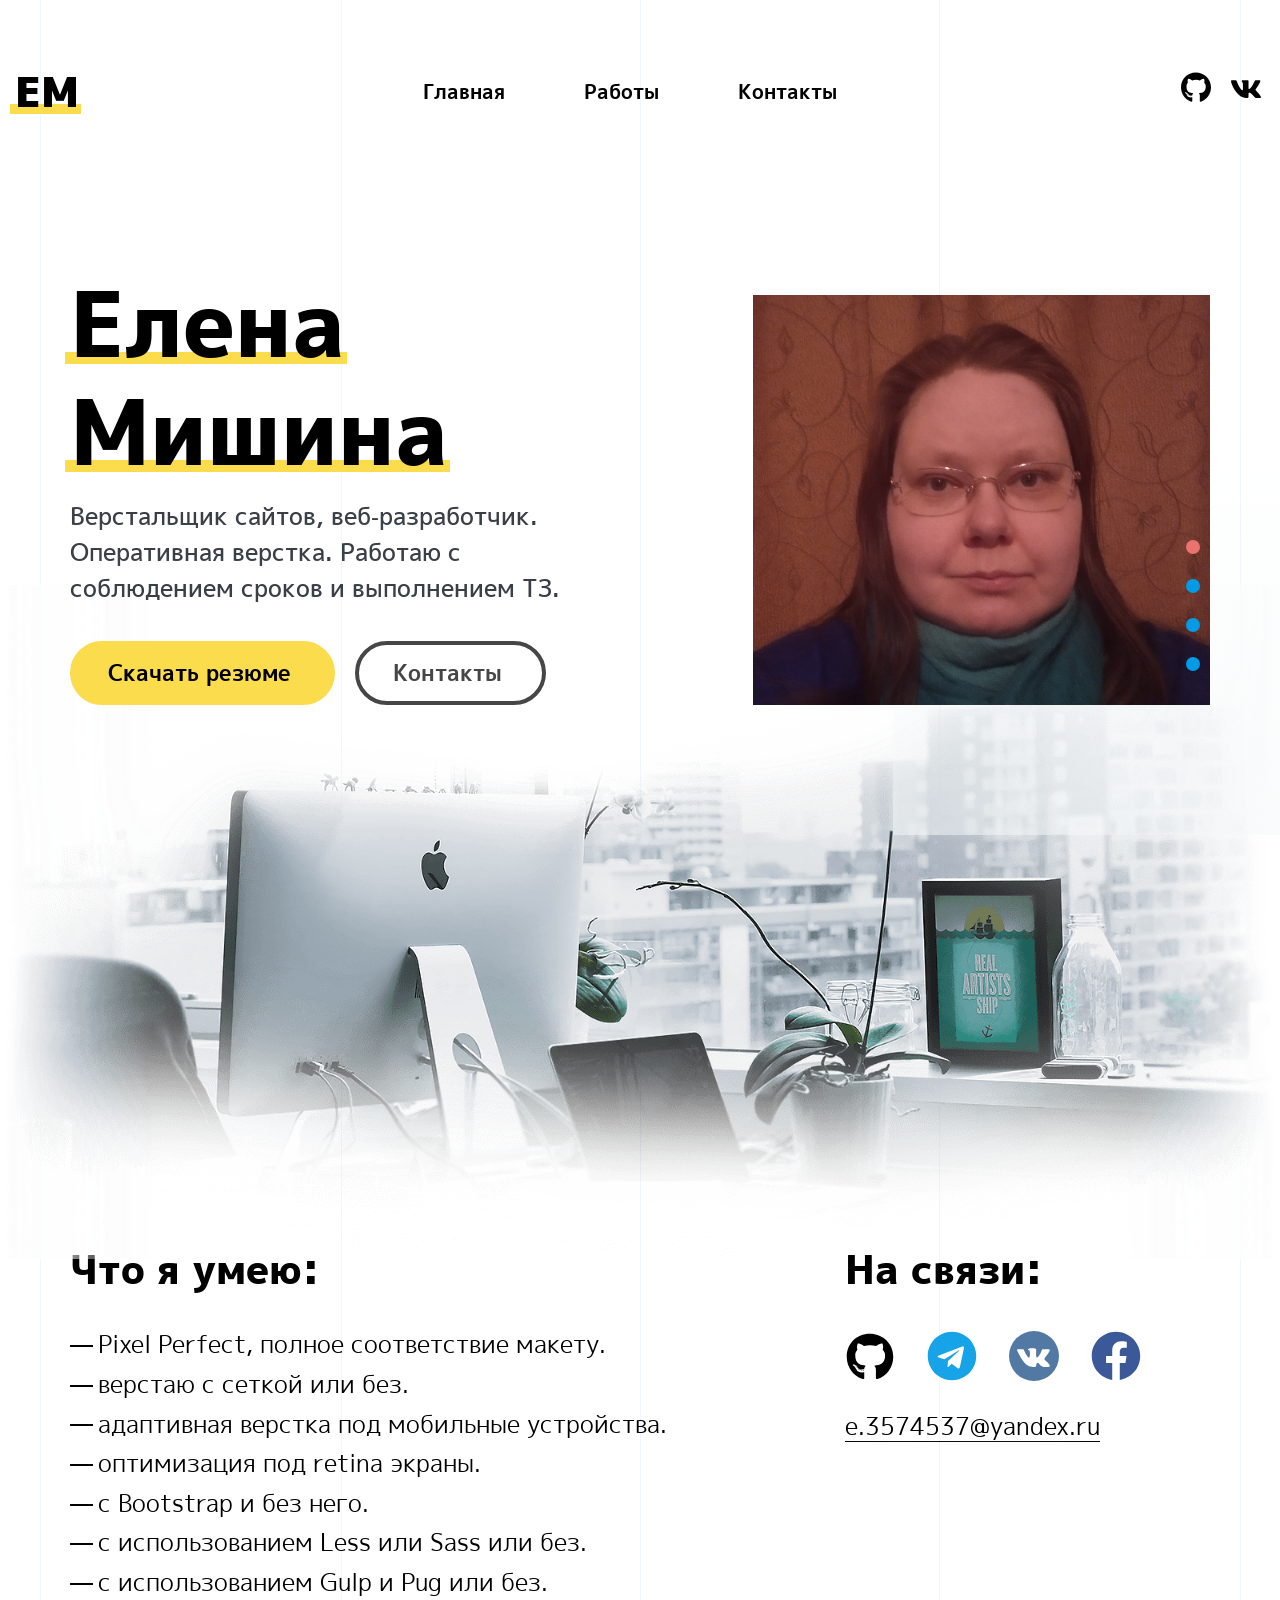
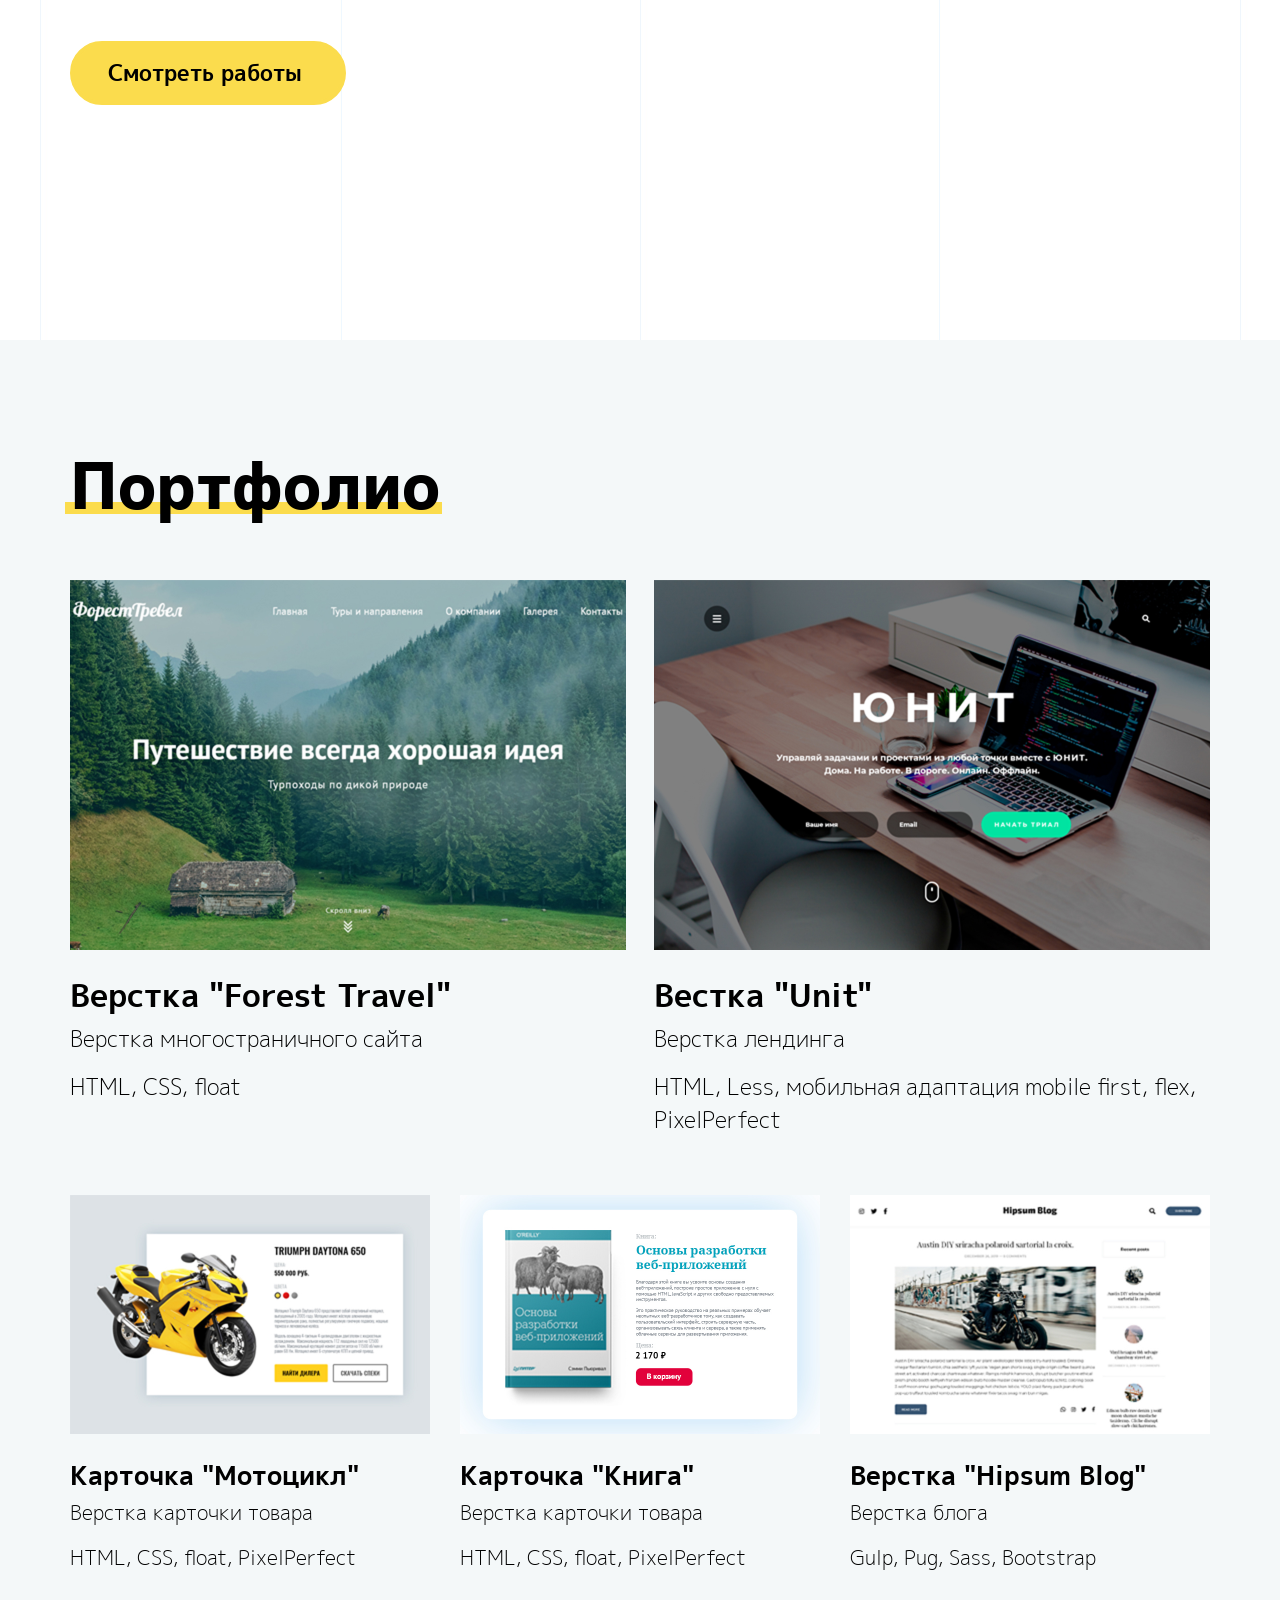
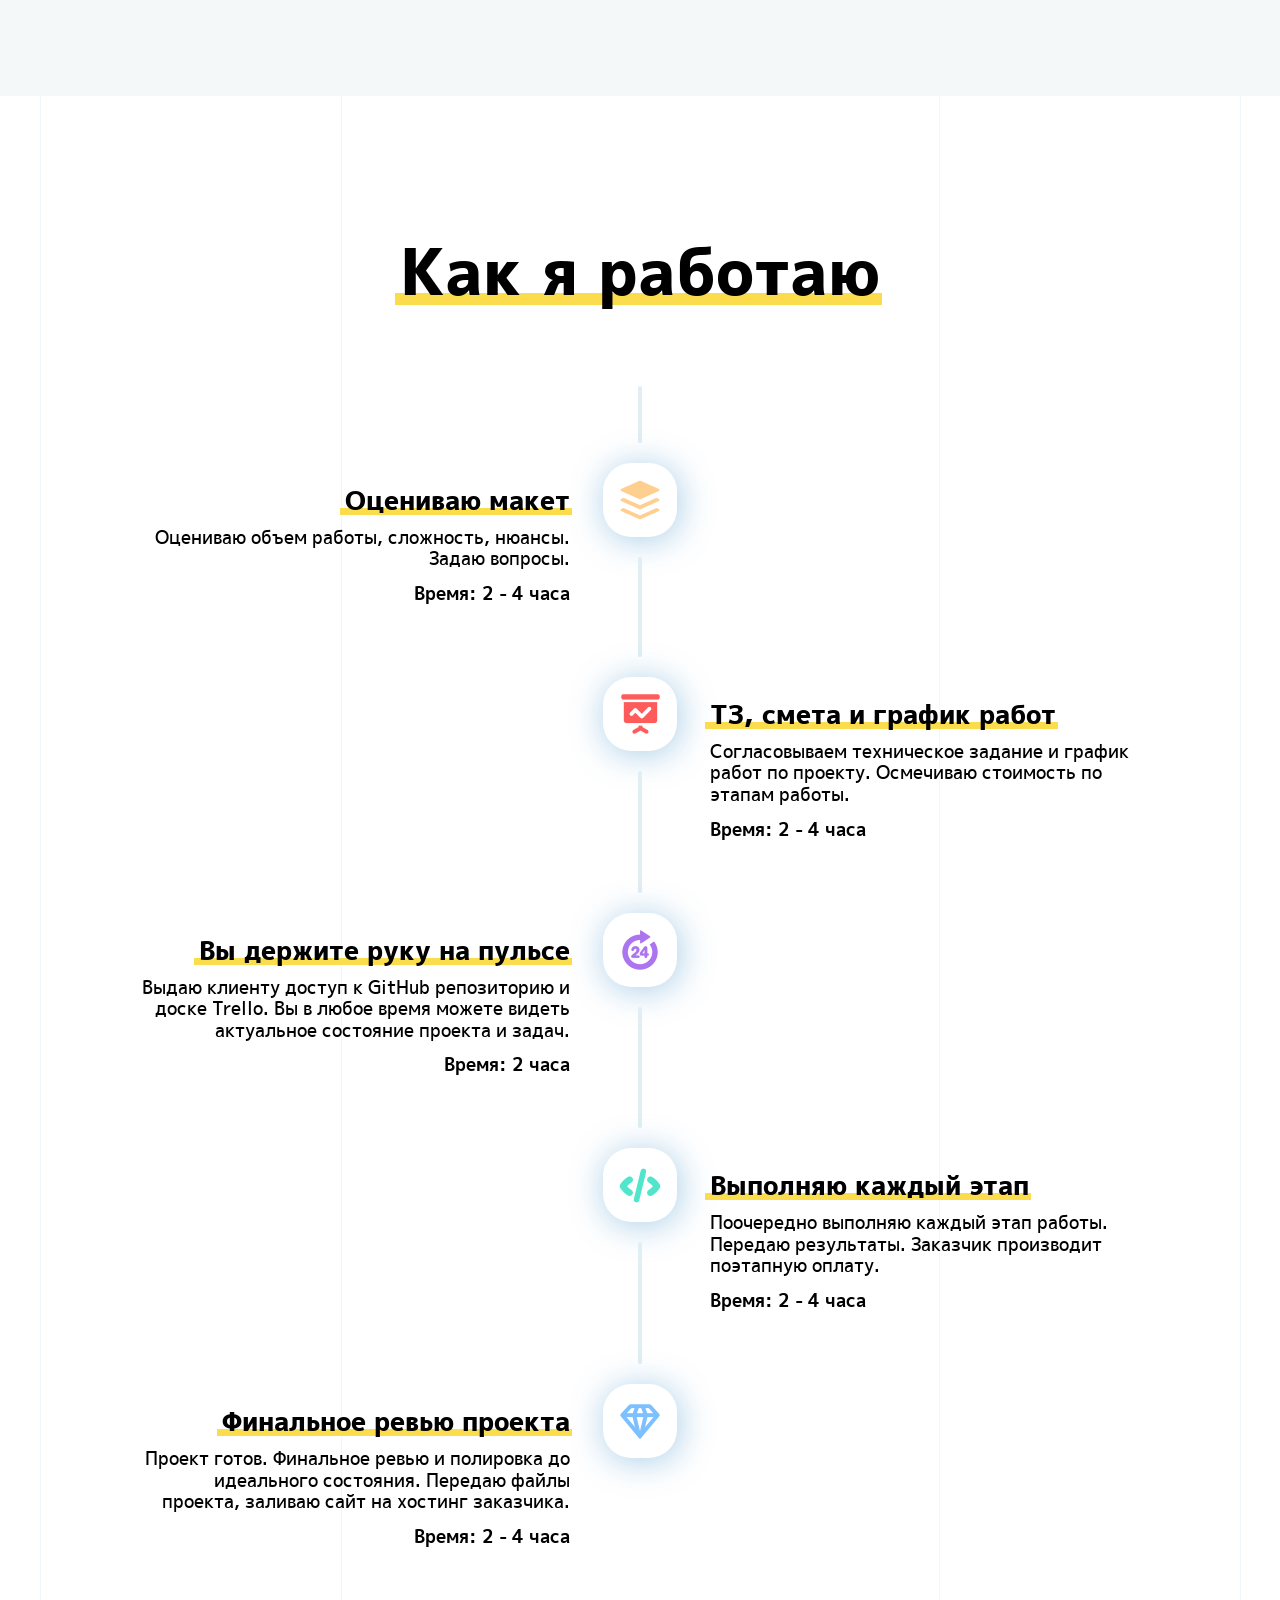
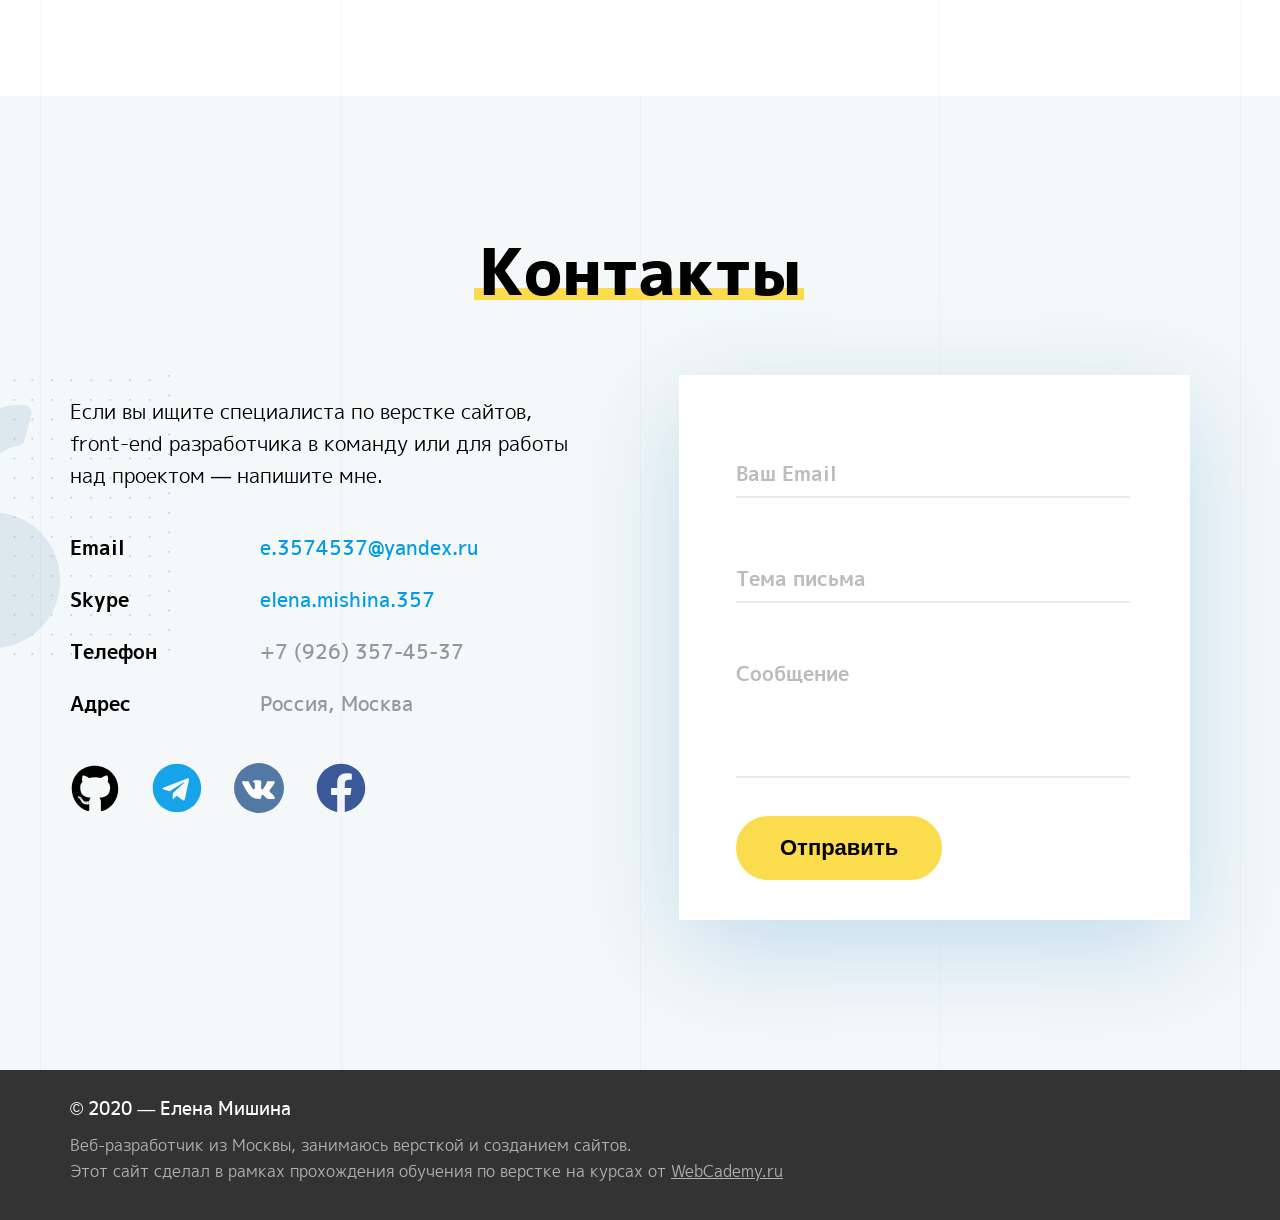
==== commit f318d381: "Fix" ====
--- a/docs/index.html
+++ b/docs/index.html
@@ -1,445 +1,445 @@
 <!DOCTYPE html>
 <html lang="ru">
 <head>
-	<meta charset="UTF-8">
-	<meta name="viewport" content="width=device-width, initial-scale=1.0">
-	<title>Портфолио</title>
-	<link rel="stylesheet" href="./fonts/mplus1p/mplus1p.css">
-	<link rel="shortcut icon" href="./img/favicon.png" type="image/x-icon">
-	<link rel="stylesheet" href="./css/main.css">
+    <meta charset="UTF-8">
+    <meta name="viewport" content="width=device-width, initial-scale=1.0">
+    <title>Портфолио</title>
+    <link rel="stylesheet" href="./fonts/mplus1p/mplus1p.css">
+    <link rel="shortcut icon" href="./img/favicon.png" type="image/x-icon">
+    <link rel="stylesheet" href="./css/main.css">
 </head>
 <body>
-	<ul id="page-nav">
-		<li class="active">
-			<a href="#header"></a>
-		</li>
-		<li>
-			<a href="#portfolio"></a>
-		</li>
-		<li>
-			<a href="#timeline"></a>
-		</li>
-		<li>
-			<a href="#contacts"></a>
-		</li>
-	</ul>
-
-	<!-- Оверлей -->
-	<div id="overlay"></div>
-
-	<!-- Мобильное меню -->
-	<div class="mobile-menu">
-		<div class="mobile-menu__nav">
-			<a href="#" class="logo-link bottom-line">ЕМ</a>
-
-			<nav class="mobile-menu__links">
-				<a href="#skills" class="mobile-menu__link">Услуги</a>
-				<a href="#portfolio" class="mobile-menu__link">Работы</a>
-				<a href="#contacts" class="mobile-menu__link">Контакты</a>
-			</nav>
-
-			<nav class="socials-block">
-				<a href="https://github.com/elena-mishina?tab=repositories" target="_blank" class="socials-block__link">
-					<svg aria-hidden="true" focusable="false" data-prefix="fab" data-icon="github" class="svg-inline--fa fa-github fa-w-16" role="img" xmlns="http://www.w3.org/2000/svg" viewBox="0 0 496 512" width="50" height="48"><path fill="#000" d="M165.9 397.4c0 2-2.3 3.6-5.2 3.6-3.3.3-5.6-1.3-5.6-3.6 0-2 2.3-3.6 5.2-3.6 3-.3 5.6 1.3 5.6 3.6zm-31.1-4.5c-.7 2 1.3 4.3 4.3 4.9 2.6 1 5.6 0 6.2-2s-1.3-4.3-4.3-5.2c-2.6-.7-5.5.3-6.2 2.3zm44.2-1.7c-2.9.7-4.9 2.6-4.6 4.9.3 2 2.9 3.3 5.9 2.6 2.9-.7 4.9-2.6 4.6-4.6-.3-1.9-3-3.2-5.9-2.9zM244.8 8C106.1 8 0 113.3 0 252c0 110.9 69.8 205.8 169.5 239.2 12.8 2.3 17.3-5.6 17.3-12.1 0-6.2-.3-40.4-.3-61.4 0 0-70 15-84.7-29.8 0 0-11.4-29.1-27.8-36.6 0 0-22.9-15.7 1.6-15.4 0 0 24.9 2 38.6 25.8 21.9 38.6 58.6 27.5 72.9 20.9 2.3-16 8.8-27.1 16-33.7-55.9-6.2-112.3-14.3-112.3-110.5 0-27.5 7.6-41.3 23.6-58.9-2.6-6.5-11.1-33.3 2.6-67.9 20.9-6.5 69 27 69 27 20-5.6 41.5-8.5 62.8-8.5s42.8 2.9 62.8 8.5c0 0 48.1-33.6 69-27 13.7 34.7 5.2 61.4 2.6 67.9 16 17.7 25.8 31.5 25.8 58.9 0 96.5-58.9 104.2-114.8 110.5 9.2 7.9 17 22.9 17 46.4 0 33.7-.3 75.4-.3 83.6 0 6.5 4.6 14.4 17.3 12.1C428.2 457.8 496 362.9 496 252 496 113.3 383.5 8 244.8 8zM97.2 352.9c-1.3 1-1 3.3.7 5.2 1.6 1.6 3.9 2.3 5.2 1 1.3-1 1-3.3-.7-5.2-1.6-1.6-3.9-2.3-5.2-1zm-10.8-8.1c-.7 1.3.3 2.9 2.3 3.9 1.6 1 3.6.7 4.3-.7.7-1.3-.3-2.9-2.3-3.9-2-.6-3.6-.3-4.3.7zm32.4 35.6c-1.6 1.3-1 4.3 1.3 6.2 2.3 2.3 5.2 2.6 6.5 1 1.3-1.3.7-4.3-1.3-6.2-2.2-2.3-5.2-2.6-6.5-1zm-11.4-14.7c-1.6 1-1.6 3.6 0 5.9 1.6 2.3 4.3 3.3 5.6 2.3 1.6-1.3 1.6-3.9 0-6.2-1.4-2.3-4-3.3-5.6-2z"></path></svg>
-				</a>
-				<a href="https://t.me/elena3574537" target="_blank" class="socials-block__link">
-					<svg aria-hidden="true" focusable="false" data-prefix="fab" data-icon="telegram" class="svg-inline--fa fa-telegram fa-w-16" role="img" xmlns="http://www.w3.org/2000/svg" viewBox="0 0 496 512" width="50" height="50"><path fill="#16a3e7" d="M248 8C111 8 0 119 0 256s111 248 248 248 248-111 248-248S385 8 248 8zm121.8 169.9l-40.7 191.8c-3 13.6-11.1 16.9-22.4 10.5l-62-45.7-29.9 28.8c-3.3 3.3-6.1 6.1-12.5 6.1l4.4-63.1 114.9-103.8c5-4.4-1.1-6.9-7.7-2.5l-142 89.4-61.2-19.1c-13.3-4.2-13.6-13.3 2.8-19.7l239.1-92.2c11.1-4 20.8 2.7 17.2 19.5z"></path></svg>
-				</a>
-				<a href="https://vk.com/id86063" target="_blank" class="socials-block__link">
-					<svg version="1.1" xmlns="http://www.w3.org/2000/svg" xmlns:xlink="http://www.w3.org/1999/xlink" x="0px" y="0px" viewBox="0 0 112.196 112.196" style="enable-background:new 0 0 112.196 112.196;" xml:space="preserve" width="50" height="50"><g><g>
-					<circle style="fill:#5179a3;" cx="56.098" cy="56.098" r="56.098"/></g>
-					<path style="fill-rule:evenodd;clip-rule:evenodd;fill:#FFFFFF;" d="M53.979,80.702h4.403c0,0,1.33-0.146,2.009-0.878
-					c0.625-0.672,0.605-1.934,0.605-1.934s-0.086-5.908,2.656-6.778c2.703-0.857,6.174,5.71,9.853,8.235
-					c2.782,1.911,4.896,1.492,4.896,1.492l9.837-0.137c0,0,5.146-0.317,2.706-4.363c-0.2-0.331-1.421-2.993-7.314-8.463
-					c-6.168-5.725-5.342-4.799,2.088-14.702c4.525-6.031,6.334-9.713,5.769-11.29c-0.539-1.502-3.867-1.105-3.867-1.105l-11.076,0.069
-					c0,0-0.821-0.112-1.43,0.252c-0.595,0.357-0.978,1.189-0.978,1.189s-1.753,4.667-4.091,8.636c-4.932,8.375-6.904,8.817-7.71,8.297
-					c-1.875-1.212-1.407-4.869-1.407-7.467c0-8.116,1.231-11.5-2.397-12.376c-1.204-0.291-2.09-0.483-5.169-0.514
-					c-3.952-0.041-7.297,0.012-9.191,0.94c-1.26,0.617-2.232,1.992-1.64,2.071c0.732,0.098,2.39,0.447,3.269,1.644
-					c1.135,1.544,1.095,5.012,1.095,5.012s0.652,9.554-1.523,10.741c-1.493,0.814-3.541-0.848-7.938-8.446
-					c-2.253-3.892-3.954-8.194-3.954-8.194s-0.328-0.804-0.913-1.234c-0.71-0.521-1.702-0.687-1.702-0.687l-10.525,0.069
-					c0,0-1.58,0.044-2.16,0.731c-0.516,0.611-0.041,1.875-0.041,1.875s8.24,19.278,17.57,28.993
-					C44.264,81.287,53.979,80.702,53.979,80.702L53.979,80.702z"/></g><g></g><g></g><g></g><g></g><g></g><g></g><g></g><g></g><g></g><g></g><g></g><g></g><g></g><g></g><g></g></svg>
-				</a>
-				<a href="https://www.facebook.com/profile.php?id=100005341898283" target="_blank" class="socials-block__link">
-					<svg aria-hidden="true" focusable="false" data-prefix="fab" data-icon="facebook" class="svg-inline--fa fa-facebook fa-w-16" role="img" xmlns="http://www.w3.org/2000/svg" viewBox="0 0 512 512" width="50" height="50"><path fill="#3b5998" d="M504 256C504 119 393 8 256 8S8 119 8 256c0 123.78 90.69 226.38 209.25 245V327.69h-63V256h63v-54.64c0-62.15 37-96.48 93.67-96.48 27.14 0 55.52 4.84 55.52 4.84v61h-31.28c-30.8 0-40.41 19.12-40.41 38.73V256h68.78l-11 71.69h-57.78V501C413.31 482.38 504 379.78 504 256z"></path></svg>
-				</a>
-			</nav>
-
-			<a href="mailto:e.3574537@yandex.ru" class="mobile-menu__email">e.3574537@yandex.ru</a>
-		</div>
-	</div>
-
-	<header class="header" id="header">
-		<div class="header__nav">
-			<a href="#" class="logo-link bottom-line">ЕМ</a>
-
-			<nav class="header__menu">
-				<a href="#" class="header__menu-link">Главная</a>
-				<a href="#portfolio" class="header__menu-link">Работы</a>
-				<a href="#contacts" class="header__menu-link">Контакты</a>
-			</nav>
-
-			<nav class="header__socials">
-				<a href="https://github.com/elena-mishina?tab=repositories" target="_blank" class="header__socials-link header__socials-link--github">
-					<svg aria-hidden="true" focusable="false" data-prefix="fab" data-icon="github" class="svg-inline--fa fa-github fa-w-16" role="img" xmlns="http://www.w3.org/2000/svg" viewBox="0 0 496 512" width="30"><path fill="#000" d="M165.9 397.4c0 2-2.3 3.6-5.2 3.6-3.3.3-5.6-1.3-5.6-3.6 0-2 2.3-3.6 5.2-3.6 3-.3 5.6 1.3 5.6 3.6zm-31.1-4.5c-.7 2 1.3 4.3 4.3 4.9 2.6 1 5.6 0 6.2-2s-1.3-4.3-4.3-5.2c-2.6-.7-5.5.3-6.2 2.3zm44.2-1.7c-2.9.7-4.9 2.6-4.6 4.9.3 2 2.9 3.3 5.9 2.6 2.9-.7 4.9-2.6 4.6-4.6-.3-1.9-3-3.2-5.9-2.9zM244.8 8C106.1 8 0 113.3 0 252c0 110.9 69.8 205.8 169.5 239.2 12.8 2.3 17.3-5.6 17.3-12.1 0-6.2-.3-40.4-.3-61.4 0 0-70 15-84.7-29.8 0 0-11.4-29.1-27.8-36.6 0 0-22.9-15.7 1.6-15.4 0 0 24.9 2 38.6 25.8 21.9 38.6 58.6 27.5 72.9 20.9 2.3-16 8.8-27.1 16-33.7-55.9-6.2-112.3-14.3-112.3-110.5 0-27.5 7.6-41.3 23.6-58.9-2.6-6.5-11.1-33.3 2.6-67.9 20.9-6.5 69 27 69 27 20-5.6 41.5-8.5 62.8-8.5s42.8 2.9 62.8 8.5c0 0 48.1-33.6 69-27 13.7 34.7 5.2 61.4 2.6 67.9 16 17.7 25.8 31.5 25.8 58.9 0 96.5-58.9 104.2-114.8 110.5 9.2 7.9 17 22.9 17 46.4 0 33.7-.3 75.4-.3 83.6 0 6.5 4.6 14.4 17.3 12.1C428.2 457.8 496 362.9 496 252 496 113.3 383.5 8 244.8 8zM97.2 352.9c-1.3 1-1 3.3.7 5.2 1.6 1.6 3.9 2.3 5.2 1 1.3-1 1-3.3-.7-5.2-1.6-1.6-3.9-2.3-5.2-1zm-10.8-8.1c-.7 1.3.3 2.9 2.3 3.9 1.6 1 3.6.7 4.3-.7.7-1.3-.3-2.9-2.3-3.9-2-.6-3.6-.3-4.3.7zm32.4 35.6c-1.6 1.3-1 4.3 1.3 6.2 2.3 2.3 5.2 2.6 6.5 1 1.3-1.3.7-4.3-1.3-6.2-2.2-2.3-5.2-2.6-6.5-1zm-11.4-14.7c-1.6 1-1.6 3.6 0 5.9 1.6 2.3 4.3 3.3 5.6 2.3 1.6-1.3 1.6-3.9 0-6.2-1.4-2.3-4-3.3-5.6-2z"></path></svg>
-				</a>
-				<a href="https://vk.com/id86063" target="_blank" class="header__socials-link header__socials-link--vk">
-					<svg aria-hidden="true" focusable="false" data-prefix="fab" data-icon="vk" class="svg-inline--fa fa-vk fa-w-18" role="img" xmlns="http://www.w3.org/2000/svg" viewBox="0 0 576 512" width="32"><path fill="#000" d="M545 117.7c3.7-12.5 0-21.7-17.8-21.7h-58.9c-15 0-21.9 7.9-25.6 16.7 0 0-30 73.1-72.4 120.5-13.7 13.7-20 18.1-27.5 18.1-3.7 0-9.4-4.4-9.4-16.9V117.7c0-15-4.2-21.7-16.6-21.7h-92.6c-9.4 0-15 7-15 13.5 0 14.2 21.2 17.5 23.4 57.5v86.8c0 19-3.4 22.5-10.9 22.5-20 0-68.6-73.4-97.4-157.4-5.8-16.3-11.5-22.9-26.6-22.9H38.8c-16.8 0-20.2 7.9-20.2 16.7 0 15.6 20 93.1 93.1 195.5C160.4 378.1 229 416 291.4 416c37.5 0 42.1-8.4 42.1-22.9 0-66.8-3.4-73.1 15.4-73.1 8.7 0 23.7 4.4 58.7 38.1 40 40 46.6 57.9 69 57.9h58.9c16.8 0 25.3-8.4 20.4-25-11.2-34.9-86.9-106.7-90.3-111.5-8.7-11.2-6.2-16.2 0-26.2.1-.1 72-101.3 79.4-135.6z"></path></svg>
-				</a>
-			</nav>
-
-			<!-- Гамбургер -->
-			<button class="toggle-menu">
-				<span></span>
-			</button>
-		</div>
-
-		<div class="header__main-info">
-			<div class="container">
-				<div class="header__main-info-content">
-					<div class="main-info__picture-wrapper">
-						<div class="main-info__picture">
-							<img src="./img/elena.jpg" alt="Елена Мишина">
-						</div>
-					</div>
-
-					<div class="main-info__about-wrapper">
-						<h1 class="title-1"><span class="bottom-line">Елена</span><br><span class="bottom-line">Мишина</span></h1>
-						<p>Верстальщик сайтов, веб&#8209;разработчик. Оперативная верстка. Работаю с соблюдением сроков и выполнением ТЗ.</p>
-						<div class="main-info__links-wrapper">
-							<!-- <a href="#skills" class="button button--animated">Познакомиться</a> -->
-							<a href="./files/Елена Мишина_-_Верстальщик.pdf" target="_blank" download class="button">Скачать резюме</a>
-							<a href="#contacts" class="button button--light">Контакты</a>
-						</div>
-					</div>
-				</div>
-			</div>
-		</div>
-		
-		<div class="header-pic">
-			<img src="./img/header-pc.png" alt="Рабочее место">
-		</div>
-
-		<div class="header__additional-info" id="skills">
-			<div class="container">
-				<div class="header__additional-info-content">
-					<div class="additional-info__skills-wrapper">
-						<h3 class="block-title">Что я умею:</h3>
-						<ul class="additional-info__skills-list">
-							<li class="additional-info__skills-item">Pixel Perfect, полное соответствие макету.</li>
-							<li class="additional-info__skills-item">верстаю с сеткой или без.</li>
-							<li class="additional-info__skills-item">адаптивная верстка под мобильные устройства.</li>
-							<li class="additional-info__skills-item">оптимизация под retina экраны.</li>
-							<li class="additional-info__skills-item">с Bootstrap и без него.</li>
-							<li class="additional-info__skills-item">с использованием Less или Sass или без.</li>
-							<li class="additional-info__skills-item">с использованием Gulp и Pug или без.</li>
-						</ul>
-						<a href="#portfolio" class="button">Смотреть работы</a>
-					</div>
-
-					<div class="additional-info__contacts-wrapper">
-						<h3 class="block-title">На связи:</h3>
-						<nav class="socials-block">
-							<a href="https://github.com/elena-mishina?tab=repositories" target="_blank" class="socials-block__link">
-								<svg aria-hidden="true" focusable="false" data-prefix="fab" data-icon="github" class="svg-inline--fa fa-github fa-w-16" role="img" xmlns="http://www.w3.org/2000/svg" viewBox="0 0 496 512" width="50" height="48"><path fill="#000" d="M165.9 397.4c0 2-2.3 3.6-5.2 3.6-3.3.3-5.6-1.3-5.6-3.6 0-2 2.3-3.6 5.2-3.6 3-.3 5.6 1.3 5.6 3.6zm-31.1-4.5c-.7 2 1.3 4.3 4.3 4.9 2.6 1 5.6 0 6.2-2s-1.3-4.3-4.3-5.2c-2.6-.7-5.5.3-6.2 2.3zm44.2-1.7c-2.9.7-4.9 2.6-4.6 4.9.3 2 2.9 3.3 5.9 2.6 2.9-.7 4.9-2.6 4.6-4.6-.3-1.9-3-3.2-5.9-2.9zM244.8 8C106.1 8 0 113.3 0 252c0 110.9 69.8 205.8 169.5 239.2 12.8 2.3 17.3-5.6 17.3-12.1 0-6.2-.3-40.4-.3-61.4 0 0-70 15-84.7-29.8 0 0-11.4-29.1-27.8-36.6 0 0-22.9-15.7 1.6-15.4 0 0 24.9 2 38.6 25.8 21.9 38.6 58.6 27.5 72.9 20.9 2.3-16 8.8-27.1 16-33.7-55.9-6.2-112.3-14.3-112.3-110.5 0-27.5 7.6-41.3 23.6-58.9-2.6-6.5-11.1-33.3 2.6-67.9 20.9-6.5 69 27 69 27 20-5.6 41.5-8.5 62.8-8.5s42.8 2.9 62.8 8.5c0 0 48.1-33.6 69-27 13.7 34.7 5.2 61.4 2.6 67.9 16 17.7 25.8 31.5 25.8 58.9 0 96.5-58.9 104.2-114.8 110.5 9.2 7.9 17 22.9 17 46.4 0 33.7-.3 75.4-.3 83.6 0 6.5 4.6 14.4 17.3 12.1C428.2 457.8 496 362.9 496 252 496 113.3 383.5 8 244.8 8zM97.2 352.9c-1.3 1-1 3.3.7 5.2 1.6 1.6 3.9 2.3 5.2 1 1.3-1 1-3.3-.7-5.2-1.6-1.6-3.9-2.3-5.2-1zm-10.8-8.1c-.7 1.3.3 2.9 2.3 3.9 1.6 1 3.6.7 4.3-.7.7-1.3-.3-2.9-2.3-3.9-2-.6-3.6-.3-4.3.7zm32.4 35.6c-1.6 1.3-1 4.3 1.3 6.2 2.3 2.3 5.2 2.6 6.5 1 1.3-1.3.7-4.3-1.3-6.2-2.2-2.3-5.2-2.6-6.5-1zm-11.4-14.7c-1.6 1-1.6 3.6 0 5.9 1.6 2.3 4.3 3.3 5.6 2.3 1.6-1.3 1.6-3.9 0-6.2-1.4-2.3-4-3.3-5.6-2z"></path></svg>
-							</a>
-							<a href="https://t.me/elena3574537" target="_blank" class="socials-block__link">
-								<svg aria-hidden="true" focusable="false" data-prefix="fab" data-icon="telegram" class="svg-inline--fa fa-telegram fa-w-16" role="img" xmlns="http://www.w3.org/2000/svg" viewBox="0 0 496 512" width="50" height="50"><path fill="#16a3e7" d="M248 8C111 8 0 119 0 256s111 248 248 248 248-111 248-248S385 8 248 8zm121.8 169.9l-40.7 191.8c-3 13.6-11.1 16.9-22.4 10.5l-62-45.7-29.9 28.8c-3.3 3.3-6.1 6.1-12.5 6.1l4.4-63.1 114.9-103.8c5-4.4-1.1-6.9-7.7-2.5l-142 89.4-61.2-19.1c-13.3-4.2-13.6-13.3 2.8-19.7l239.1-92.2c11.1-4 20.8 2.7 17.2 19.5z"></path></svg>
-							</a>
-							<a href="https://vk.com/id86063" target="_blank" class="socials-block__link">
-								<svg version="1.1" xmlns="http://www.w3.org/2000/svg" xmlns:xlink="http://www.w3.org/1999/xlink" x="0px" y="0px" viewBox="0 0 112.196 112.196" style="enable-background:new 0 0 112.196 112.196;" xml:space="preserve" width="50" height="50"><g><g>
-								<circle style="fill:#5179a3;" cx="56.098" cy="56.098" r="56.098"/></g>
-								<path style="fill-rule:evenodd;clip-rule:evenodd;fill:#FFFFFF;" d="M53.979,80.702h4.403c0,0,1.33-0.146,2.009-0.878
-								c0.625-0.672,0.605-1.934,0.605-1.934s-0.086-5.908,2.656-6.778c2.703-0.857,6.174,5.71,9.853,8.235
-								c2.782,1.911,4.896,1.492,4.896,1.492l9.837-0.137c0,0,5.146-0.317,2.706-4.363c-0.2-0.331-1.421-2.993-7.314-8.463
-								c-6.168-5.725-5.342-4.799,2.088-14.702c4.525-6.031,6.334-9.713,5.769-11.29c-0.539-1.502-3.867-1.105-3.867-1.105l-11.076,0.069
-								c0,0-0.821-0.112-1.43,0.252c-0.595,0.357-0.978,1.189-0.978,1.189s-1.753,4.667-4.091,8.636c-4.932,8.375-6.904,8.817-7.71,8.297
-								c-1.875-1.212-1.407-4.869-1.407-7.467c0-8.116,1.231-11.5-2.397-12.376c-1.204-0.291-2.09-0.483-5.169-0.514
-								c-3.952-0.041-7.297,0.012-9.191,0.94c-1.26,0.617-2.232,1.992-1.64,2.071c0.732,0.098,2.39,0.447,3.269,1.644
-								c1.135,1.544,1.095,5.012,1.095,5.012s0.652,9.554-1.523,10.741c-1.493,0.814-3.541-0.848-7.938-8.446
-								c-2.253-3.892-3.954-8.194-3.954-8.194s-0.328-0.804-0.913-1.234c-0.71-0.521-1.702-0.687-1.702-0.687l-10.525,0.069
-								c0,0-1.58,0.044-2.16,0.731c-0.516,0.611-0.041,1.875-0.041,1.875s8.24,19.278,17.57,28.993
-								C44.264,81.287,53.979,80.702,53.979,80.702L53.979,80.702z"/></g><g></g><g></g><g></g><g></g><g></g><g></g><g></g><g></g><g></g><g></g><g></g><g></g><g></g><g></g><g></g></svg>
-							</a>
-							<a href="https://www.facebook.com/profile.php?id=100005341898283" target="_blank" class="socials-block__link">
-								<svg aria-hidden="true" focusable="false" data-prefix="fab" data-icon="facebook" class="svg-inline--fa fa-facebook fa-w-16" role="img" xmlns="http://www.w3.org/2000/svg" viewBox="0 0 512 512" width="50" height="50"><path fill="#3b5998" d="M504 256C504 119 393 8 256 8S8 119 8 256c0 123.78 90.69 226.38 209.25 245V327.69h-63V256h63v-54.64c0-62.15 37-96.48 93.67-96.48 27.14 0 55.52 4.84 55.52 4.84v61h-31.28c-30.8 0-40.41 19.12-40.41 38.73V256h68.78l-11 71.69h-57.78V501C413.31 482.38 504 379.78 504 256z"></path></svg>
-							</a>
-						</nav>
-						<a href="mailto:e.3574537@yandex.ru" class="additional-info__email">e.3574537@yandex.ru</a>
-					</div>
-				</div>
-			</div>
-		</div>
-	</header>
-
-	<main>
-		<section class="portfolio" id="portfolio">
-			<div class="container">
-				<h2 class="title-2"><span class="bottom-line">Портфолио</span></h2>
-
-				<div class="projects">
-					<!-- <div class="projects__menu">
-						<button class="projects__menu-item control-active" data-filter="all">Все работы</button>
-						<button class="projects__menu-item" data-filter=".bootstrap">Bootstrap</button>
-						<button class="projects__menu-item" data-filter=".wordpress">WordPress</button>
-						<button class="projects__menu-item" data-filter=".frontend">Frontend</button>
-					</div> -->
-
-					<div class="projects__cards-wrapper" id="projects-cards">
-						<a href="http://t92635uk.beget.tech/forest-travel/index.html" target="_blank" class="project__card project__card--big mix bootstrap">
-							<div class="project-card__img">
-								<span class="button button--project">Смотреть проект</span>
-								<img src="./img/projects/forest-travel.jpg" width="556" alt="Проект 1">
-							</div>
-
-							<div class="project-card__description">
-								<h4 class="project-card__title">Верстка "Forest Travel"</h4>
-								<div class="project-card__text">
-									<p>Верстка многостраничного сайта</p>
-									<p>HTML, CSS, float</p>
-								</div>
-							</div>
-						</a>
-
-						<a href="http://t92635uk.beget.tech/unit/index.html" target="_blank" class="project__card project__card--big mix">
-							<div class="project-card__img">
-								<span class="button button--project">Смотреть проект</span>
-								<img src="./img/projects/unit.jpg" width="556" alt="Проект 2">
-							</div>
-
-							<div class="project-card__description">
-								<h4 class="project-card__title">Вестка "Unit"</h4>
-								<div class="project-card__text">
-									<p>Верстка лендинга</p>
-									<p>HTML, Less, мобильная адаптация mobile first, flex, PixelPerfect</p>
-								</div>
-							</div>
-						</a>
-
-						<a href="http://t92635uk.beget.tech/motobike-card/index.html" target="_blank" class="project__card mix wordpress frontend">
-							<div class="project-card__img">
-								<span class="button button--project">Смотреть проект</span>
-								<img src="./img/projects/moto-card.jpg" width="360" alt="Проект 3">
-							</div>
-
-							<div class="project-card__description">
-								<h4 class="project-card__title">Карточка "Мотоцикл"</h4>
-								<div class="project-card__text">
-									<p>Верстка карточки товара</p>
-									<p>HTML, CSS, float, PixelPerfect</p>
-								</div>
-							</div>
-						</a>
-
-						<a href="http://t92635uk.beget.tech/book-card/index.html" target="_blank" class="project__card mix frontend wordpress">
-							<div class="project-card__img">
-								<span class="button button--project">Смотреть проект</span>
-								<img src="./img/projects/book-card.jpg" width="360" alt="Проект 4">
-							</div>
-
-							<div class="project-card__description">
-								<h4 class="project-card__title">Карточка "Книга"</h4>
-								<div class="project-card__text">
-									<p>Верстка карточки товара</p>
-									<p>HTML, CSS, float, PixelPerfect</p>
-								</div>
-							</div>
-						</a>
-
-						<a href="http://t92635uk.beget.tech/hipsum-blog/index.html" target="_blank" class="project__card hide-card mix frontend">
-							<div class="project-card__img">
-								<span class="button button--project">Смотреть проект</span>
-								<img src="./img/projects/hipsum-blog.jpg" width="360" alt="Проект 5">
-							</div>
-
-							<div class="project-card__description">
-								<h4 class="project-card__title">Верстка "Hipsum Blog"</h4>
-								<div class="project-card__text">
-									<p>Верстка блога</p>
-									<p>Gulp, Pug, Sass, Bootstrap</p>
-								</div>
-							</div>
-						</a>
-					</div>
-
-					<button class="projects__all-cards">Смотреть все работы</button>
-				</div>
-			</div>
-		</section>
-
-		<section class="timeline" id="timeline">
-			<div class="container">
-				<h2 class="title-2"><span class="bottom-line">Как я работаю</span></h2>
-
-				<div class="timeline__wrapper">
-					<div class="timeline__item">
-						<div class="timeline__text">
-							<h4 class="timeline__title"><span class="bottom-line">Оцениваю макет</span></h4>
-							<p class="timeline__description">Оцениваю объем работы, сложность, нюансы. Задаю вопросы.</p>
-							<p class="timeline__time">Время: 2 - 4 часа</p>
-						</div>
-						<div class="timeline__icon">
-							<img src="./img/icons/layers.png" alt="Иконка-1">
-						</div>
-					</div>
-
-					<div class="timeline__item">
-						<div class="timeline__text">
-							<h4 class="timeline__title"><span class="bottom-line">ТЗ, смета и график работ</span></h4>
-							<p class="timeline__description">Согласовываем техническое задание и график работ по проекту. Осмечиваю стоимость по этапам работы.</p>
-							<p class="timeline__time">Время: 2 - 4 часа</p>
-						</div>
-						<div class="timeline__icon">
-							<img src="./img/icons/presentation-chart.png" alt="Иконка-2">
-						</div>
-					</div>
-
-					<div class="timeline__item">
-						<div class="timeline__text">
-							<h4 class="timeline__title"><span class="bottom-line">Вы держите руку на пульсе</span></h4>
-							<p class="timeline__description">Выдаю клиенту доступ к GitHub репозиторию и доске Trello. Вы в любое время можете видеть актуальное состояние проекта и задач.</p>
-							<p class="timeline__time">Время: 2 часа</p>
-						</div>
-						<div class="timeline__icon">
-							<img src="./img/icons/24-hours.png" alt="Иконка-3">
-						</div>
-					</div>
-
-					<div class="timeline__item">
-						<div class="timeline__text">
-							<h4 class="timeline__title"><span class="bottom-line">Выполняю каждый этап</span></h4>
-							<p class="timeline__description">Поочередно выполняю каждый этап работы. Передаю результаты. Заказчик производит поэтапную оплату.</p>
-							<p class="timeline__time">Время: 2 - 4 часа</p>
-						</div>
-						<div class="timeline__icon">
-							<img src="./img/icons/code-alt.png" alt="Иконка-4">
-						</div>
-					</div>
-
-					<div class="timeline__item">
-						<div class="timeline__text">
-							<h4 class="timeline__title"><span class="bottom-line">Финальное ревью проекта</span></h4>
-							<p class="timeline__description">Проект готов. Финальное ревью и полировка до идеального состояния. Передаю файлы проекта, заливаю сайт на хостинг заказчика.</p>
-							<p class="timeline__time">Время: 2 - 4 часа</p>
-						</div>
-						<div class="timeline__icon">
-							<img src="./img/icons/diamond.png" alt="Иконка-5">
-						</div>
-					</div>
-				</div>
-			</div>
-		</section>
-
-		<section class="contacts" id="contacts">
-			<div class="container">
-				<h2 class="title-2"><span class="bottom-line">Контакты</span></h2>
-
-				<div class="contacts__wrapper">
-					<div class="contacts__bg">
-						<img src="./img/backgrounds/dots.png" alt="dots">
-						<img src="./img/backgrounds/quotes.png" alt="quotes" class="move-quotes">
-					</div>
-
-					<div class="contacts__content">
-						<div class="contacts__text">
-							<p>Если вы ищите специалиста по верстке сайтов, front-end разработчика в команду или для работы над проектом — напишите мне.</p>
-						</div>
-
-						<ul class="contacts__details">
-							<li class="contacts__item">
-								<p class="contacts__type">Email</p>
-								<a href="mailto:e.3574537@yandex.ru" class="contacts__data contacts__data--email">e.3574537@yandex.ru</a>
-							</li>
-							<li class="contacts__item">
-								<p class="contacts__type">Skype</p>
-								<a href="skype:elena.mishina.357" class="contacts__data contacts__data--skype">elena.mishina.357</a>
-							</li>
-							<li class="contacts__item">
-								<p class="contacts__type">Телефон</p>
-								<a href="tel:+7263574537" class="contacts__data contacts__data--tel">+7 (926) 357-45-37</a>
-							</li>
-							<li class="contacts__item">
-								<p class="contacts__type">Адрес</p>
-								<p class="contacts__data contacts__data--address">Россия, Москва</p>
-							</li>
-						</ul>
-
-						<nav class="socials-block">
-							<a href="https://github.com/elena-mishina?tab=repositories" target="_blank" class="socials-block__link">
-								<svg aria-hidden="true" focusable="false" data-prefix="fab" data-icon="github" class="svg-inline--fa fa-github fa-w-16" role="img" xmlns="http://www.w3.org/2000/svg" viewBox="0 0 496 512" width="50" height="48"><path fill="#000" d="M165.9 397.4c0 2-2.3 3.6-5.2 3.6-3.3.3-5.6-1.3-5.6-3.6 0-2 2.3-3.6 5.2-3.6 3-.3 5.6 1.3 5.6 3.6zm-31.1-4.5c-.7 2 1.3 4.3 4.3 4.9 2.6 1 5.6 0 6.2-2s-1.3-4.3-4.3-5.2c-2.6-.7-5.5.3-6.2 2.3zm44.2-1.7c-2.9.7-4.9 2.6-4.6 4.9.3 2 2.9 3.3 5.9 2.6 2.9-.7 4.9-2.6 4.6-4.6-.3-1.9-3-3.2-5.9-2.9zM244.8 8C106.1 8 0 113.3 0 252c0 110.9 69.8 205.8 169.5 239.2 12.8 2.3 17.3-5.6 17.3-12.1 0-6.2-.3-40.4-.3-61.4 0 0-70 15-84.7-29.8 0 0-11.4-29.1-27.8-36.6 0 0-22.9-15.7 1.6-15.4 0 0 24.9 2 38.6 25.8 21.9 38.6 58.6 27.5 72.9 20.9 2.3-16 8.8-27.1 16-33.7-55.9-6.2-112.3-14.3-112.3-110.5 0-27.5 7.6-41.3 23.6-58.9-2.6-6.5-11.1-33.3 2.6-67.9 20.9-6.5 69 27 69 27 20-5.6 41.5-8.5 62.8-8.5s42.8 2.9 62.8 8.5c0 0 48.1-33.6 69-27 13.7 34.7 5.2 61.4 2.6 67.9 16 17.7 25.8 31.5 25.8 58.9 0 96.5-58.9 104.2-114.8 110.5 9.2 7.9 17 22.9 17 46.4 0 33.7-.3 75.4-.3 83.6 0 6.5 4.6 14.4 17.3 12.1C428.2 457.8 496 362.9 496 252 496 113.3 383.5 8 244.8 8zM97.2 352.9c-1.3 1-1 3.3.7 5.2 1.6 1.6 3.9 2.3 5.2 1 1.3-1 1-3.3-.7-5.2-1.6-1.6-3.9-2.3-5.2-1zm-10.8-8.1c-.7 1.3.3 2.9 2.3 3.9 1.6 1 3.6.7 4.3-.7.7-1.3-.3-2.9-2.3-3.9-2-.6-3.6-.3-4.3.7zm32.4 35.6c-1.6 1.3-1 4.3 1.3 6.2 2.3 2.3 5.2 2.6 6.5 1 1.3-1.3.7-4.3-1.3-6.2-2.2-2.3-5.2-2.6-6.5-1zm-11.4-14.7c-1.6 1-1.6 3.6 0 5.9 1.6 2.3 4.3 3.3 5.6 2.3 1.6-1.3 1.6-3.9 0-6.2-1.4-2.3-4-3.3-5.6-2z"></path></svg>
-							</a>
-							<a href="https://t.me/elena3574537" target="_blank" class="socials-block__link">
-								<svg aria-hidden="true" focusable="false" data-prefix="fab" data-icon="telegram" class="svg-inline--fa fa-telegram fa-w-16" role="img" xmlns="http://www.w3.org/2000/svg" viewBox="0 0 496 512" width="50" height="50"><path fill="#16a3e7" d="M248 8C111 8 0 119 0 256s111 248 248 248 248-111 248-248S385 8 248 8zm121.8 169.9l-40.7 191.8c-3 13.6-11.1 16.9-22.4 10.5l-62-45.7-29.9 28.8c-3.3 3.3-6.1 6.1-12.5 6.1l4.4-63.1 114.9-103.8c5-4.4-1.1-6.9-7.7-2.5l-142 89.4-61.2-19.1c-13.3-4.2-13.6-13.3 2.8-19.7l239.1-92.2c11.1-4 20.8 2.7 17.2 19.5z"></path></svg>
-							</a>
-							<a href="https://vk.com/id86063" target="_blank" class="socials-block__link">
-								<svg version="1.1" xmlns="http://www.w3.org/2000/svg" xmlns:xlink="http://www.w3.org/1999/xlink" x="0px" y="0px" viewBox="0 0 112.196 112.196" style="enable-background:new 0 0 112.196 112.196;" xml:space="preserve" width="50" height="50"><g><g>
-								<circle style="fill:#5179a3;" cx="56.098" cy="56.098" r="56.098"/></g>
-								<path style="fill-rule:evenodd;clip-rule:evenodd;fill:#FFFFFF;" d="M53.979,80.702h4.403c0,0,1.33-0.146,2.009-0.878
-								c0.625-0.672,0.605-1.934,0.605-1.934s-0.086-5.908,2.656-6.778c2.703-0.857,6.174,5.71,9.853,8.235
-								c2.782,1.911,4.896,1.492,4.896,1.492l9.837-0.137c0,0,5.146-0.317,2.706-4.363c-0.2-0.331-1.421-2.993-7.314-8.463
-								c-6.168-5.725-5.342-4.799,2.088-14.702c4.525-6.031,6.334-9.713,5.769-11.29c-0.539-1.502-3.867-1.105-3.867-1.105l-11.076,0.069
-								c0,0-0.821-0.112-1.43,0.252c-0.595,0.357-0.978,1.189-0.978,1.189s-1.753,4.667-4.091,8.636c-4.932,8.375-6.904,8.817-7.71,8.297
-								c-1.875-1.212-1.407-4.869-1.407-7.467c0-8.116,1.231-11.5-2.397-12.376c-1.204-0.291-2.09-0.483-5.169-0.514
-								c-3.952-0.041-7.297,0.012-9.191,0.94c-1.26,0.617-2.232,1.992-1.64,2.071c0.732,0.098,2.39,0.447,3.269,1.644
-								c1.135,1.544,1.095,5.012,1.095,5.012s0.652,9.554-1.523,10.741c-1.493,0.814-3.541-0.848-7.938-8.446
-								c-2.253-3.892-3.954-8.194-3.954-8.194s-0.328-0.804-0.913-1.234c-0.71-0.521-1.702-0.687-1.702-0.687l-10.525,0.069
-								c0,0-1.58,0.044-2.16,0.731c-0.516,0.611-0.041,1.875-0.041,1.875s8.24,19.278,17.57,28.993
-								C44.264,81.287,53.979,80.702,53.979,80.702L53.979,80.702z"/></g><g></g><g></g><g></g><g></g><g></g><g></g><g></g><g></g><g></g><g></g><g></g><g></g><g></g><g></g><g></g></svg>
-							</a>
-							<a href="https://www.facebook.com/profile.php?id=100005341898283" target="_blank" class="socials-block__link">
-								<svg aria-hidden="true" focusable="false" data-prefix="fab" data-icon="facebook" class="svg-inline--fa fa-facebook fa-w-16" role="img" xmlns="http://www.w3.org/2000/svg" viewBox="0 0 512 512" width="50" height="50"><path fill="#3b5998" d="M504 256C504 119 393 8 256 8S8 119 8 256c0 123.78 90.69 226.38 209.25 245V327.69h-63V256h63v-54.64c0-62.15 37-96.48 93.67-96.48 27.14 0 55.52 4.84 55.52 4.84v61h-31.28c-30.8 0-40.41 19.12-40.41 38.73V256h68.78l-11 71.69h-57.78V501C413.31 482.38 504 379.78 504 256z"></path></svg>
-							</a>
-						</nav>
-					</div>
-
-					<div class="contacts__form-wrapper">
-						<form class="contact-form">
-							<div class="contact-form__item">
-								<span class="fake-placeholder">Ваш Email</span>
-								<input type="email" name="email" class="contact-form__field" required>
-							</div>
-							<!-- <div class="contact-form__item">
-								<span class="fake-placeholder">Ваш телефон</span>
-								<input type="tel" name="tel" class="contact-form__field phone" required>
-							</div> -->
-							<div class="contact-form__item">
-								<span class="fake-placeholder">Тема письма</span>
-								<input type="text" name="subject" class="contact-form__field">
-							</div>
-							<div class="contact-form__item">
-								<span class="fake-placeholder">Сообщение</span>
-								<textarea name="message" class="contact-form__field"></textarea>
-							</div>
-							<div class="contact-form__item">
-								<input type="submit" value="Отправить" class="button button--form">
-							</div>
-						</form>
-						<div id="answer"></div>
-					</div>
-				</div>
-			</div>
-		</section>
-	</main>
-
-	<footer class="footer">
-		<div class="container">
-			<p class="footer__copyright">© 2020 — Елена Мишина</p>
-			<div class="footer__text">
-				<p>Веб-разработчик из Москвы, занимаюсь версткой и созданием сайтов.</p>
-				<p>Этот сайт сделал в рамках прохождения обучения по верстке на курсах от <a href="https://webcademy.ru/" target="_blank">WebCademy.ru</a></p>
-			</div>
-		</div>
-	</footer>
-
-	<a href="#header" id="backTop">
-		<svg aria-hidden="true" focusable="false" data-prefix="fas" data-icon="arrow-circle-up" class="svg-inline--fa fa-arrow-circle-up fa-w-16" role="img" xmlns="http://www.w3.org/2000/svg" viewBox="0 0 512 512"><path fill="currentColor" d="M8 256C8 119 119 8 256 8s248 111 248 248-111 248-248 248S8 393 8 256zm143.6 28.9l72.4-75.5V392c0 13.3 10.7 24 24 24h16c13.3 0 24-10.7 24-24V209.4l72.4 75.5c9.3 9.7 24.8 9.9 34.3.4l10.9-11c9.4-9.4 9.4-24.6 0-33.9L273 107.7c-9.4-9.4-24.6-9.4-33.9 0L106.3 240.4c-9.4 9.4-9.4 24.6 0 33.9l10.9 11c9.6 9.5 25.1 9.3 34.4-.4z"></path></svg>
-	</a>
-
-	<script src="./libs/jquery/jquery-3.5.1.min.js"></script>
-	<script src="./libs/mixitup3/mixitup.min.js"></script>
-	<script src="./libs/jquery.validate/jquery.validate.js"></script>
-	<script src="./libs/jquery.maskedinput/jquery.maskedinput.min.js"></script>
-	<script src="./libs/nav/nav.js"></script>
-	<script src="./js/main.js"></script>
+    <ul id="page-nav">
+        <li class="active">
+            <a href="#header"></a>
+        </li>
+        <li>
+            <a href="#portfolio"></a>
+        </li>
+        <li>
+            <a href="#timeline"></a>
+        </li>
+        <li>
+            <a href="#contacts"></a>
+        </li>
+    </ul>
+
+    <!-- Оверлей -->
+    <div id="overlay"></div>
+
+    <!-- Мобильное меню -->
+    <div class="mobile-menu">
+        <div class="mobile-menu__nav">
+            <a href="#" class="logo-link bottom-line">ЕМ</a>
+
+            <nav class="mobile-menu__links">
+                <a href="#skills" class="mobile-menu__link">Услуги</a>
+                <a href="#portfolio" class="mobile-menu__link">Работы</a>
+                <a href="#contacts" class="mobile-menu__link">Контакты</a>
+            </nav>
+
+            <nav class="socials-block">
+                <a href="https://github.com/elena-mishina?tab=repositories" target="_blank" class="socials-block__link">
+                    <svg aria-hidden="true" focusable="false" data-prefix="fab" data-icon="github" class="svg-inline--fa fa-github fa-w-16" role="img" xmlns="http://www.w3.org/2000/svg" viewBox="0 0 496 512" width="50" height="48"><path fill="#000" d="M165.9 397.4c0 2-2.3 3.6-5.2 3.6-3.3.3-5.6-1.3-5.6-3.6 0-2 2.3-3.6 5.2-3.6 3-.3 5.6 1.3 5.6 3.6zm-31.1-4.5c-.7 2 1.3 4.3 4.3 4.9 2.6 1 5.6 0 6.2-2s-1.3-4.3-4.3-5.2c-2.6-.7-5.5.3-6.2 2.3zm44.2-1.7c-2.9.7-4.9 2.6-4.6 4.9.3 2 2.9 3.3 5.9 2.6 2.9-.7 4.9-2.6 4.6-4.6-.3-1.9-3-3.2-5.9-2.9zM244.8 8C106.1 8 0 113.3 0 252c0 110.9 69.8 205.8 169.5 239.2 12.8 2.3 17.3-5.6 17.3-12.1 0-6.2-.3-40.4-.3-61.4 0 0-70 15-84.7-29.8 0 0-11.4-29.1-27.8-36.6 0 0-22.9-15.7 1.6-15.4 0 0 24.9 2 38.6 25.8 21.9 38.6 58.6 27.5 72.9 20.9 2.3-16 8.8-27.1 16-33.7-55.9-6.2-112.3-14.3-112.3-110.5 0-27.5 7.6-41.3 23.6-58.9-2.6-6.5-11.1-33.3 2.6-67.9 20.9-6.5 69 27 69 27 20-5.6 41.5-8.5 62.8-8.5s42.8 2.9 62.8 8.5c0 0 48.1-33.6 69-27 13.7 34.7 5.2 61.4 2.6 67.9 16 17.7 25.8 31.5 25.8 58.9 0 96.5-58.9 104.2-114.8 110.5 9.2 7.9 17 22.9 17 46.4 0 33.7-.3 75.4-.3 83.6 0 6.5 4.6 14.4 17.3 12.1C428.2 457.8 496 362.9 496 252 496 113.3 383.5 8 244.8 8zM97.2 352.9c-1.3 1-1 3.3.7 5.2 1.6 1.6 3.9 2.3 5.2 1 1.3-1 1-3.3-.7-5.2-1.6-1.6-3.9-2.3-5.2-1zm-10.8-8.1c-.7 1.3.3 2.9 2.3 3.9 1.6 1 3.6.7 4.3-.7.7-1.3-.3-2.9-2.3-3.9-2-.6-3.6-.3-4.3.7zm32.4 35.6c-1.6 1.3-1 4.3 1.3 6.2 2.3 2.3 5.2 2.6 6.5 1 1.3-1.3.7-4.3-1.3-6.2-2.2-2.3-5.2-2.6-6.5-1zm-11.4-14.7c-1.6 1-1.6 3.6 0 5.9 1.6 2.3 4.3 3.3 5.6 2.3 1.6-1.3 1.6-3.9 0-6.2-1.4-2.3-4-3.3-5.6-2z"></path></svg>
+                </a>
+                <a href="https://t.me/elena3574537" target="_blank" class="socials-block__link">
+                    <svg aria-hidden="true" focusable="false" data-prefix="fab" data-icon="telegram" class="svg-inline--fa fa-telegram fa-w-16" role="img" xmlns="http://www.w3.org/2000/svg" viewBox="0 0 496 512" width="50" height="50"><path fill="#16a3e7" d="M248 8C111 8 0 119 0 256s111 248 248 248 248-111 248-248S385 8 248 8zm121.8 169.9l-40.7 191.8c-3 13.6-11.1 16.9-22.4 10.5l-62-45.7-29.9 28.8c-3.3 3.3-6.1 6.1-12.5 6.1l4.4-63.1 114.9-103.8c5-4.4-1.1-6.9-7.7-2.5l-142 89.4-61.2-19.1c-13.3-4.2-13.6-13.3 2.8-19.7l239.1-92.2c11.1-4 20.8 2.7 17.2 19.5z"></path></svg>
+                </a>
+                <a href="https://vk.com/id86063" target="_blank" class="socials-block__link">
+                    <svg version="1.1" xmlns="http://www.w3.org/2000/svg" xmlns:xlink="http://www.w3.org/1999/xlink" x="0px" y="0px" viewBox="0 0 112.196 112.196" style="enable-background:new 0 0 112.196 112.196;" xml:space="preserve" width="50" height="50"><g><g>
+                    <circle style="fill:#5179a3;" cx="56.098" cy="56.098" r="56.098"/></g>
+                    <path style="fill-rule:evenodd;clip-rule:evenodd;fill:#FFFFFF;" d="M53.979,80.702h4.403c0,0,1.33-0.146,2.009-0.878
+                    c0.625-0.672,0.605-1.934,0.605-1.934s-0.086-5.908,2.656-6.778c2.703-0.857,6.174,5.71,9.853,8.235
+                    c2.782,1.911,4.896,1.492,4.896,1.492l9.837-0.137c0,0,5.146-0.317,2.706-4.363c-0.2-0.331-1.421-2.993-7.314-8.463
+                    c-6.168-5.725-5.342-4.799,2.088-14.702c4.525-6.031,6.334-9.713,5.769-11.29c-0.539-1.502-3.867-1.105-3.867-1.105l-11.076,0.069
+                    c0,0-0.821-0.112-1.43,0.252c-0.595,0.357-0.978,1.189-0.978,1.189s-1.753,4.667-4.091,8.636c-4.932,8.375-6.904,8.817-7.71,8.297
+                    c-1.875-1.212-1.407-4.869-1.407-7.467c0-8.116,1.231-11.5-2.397-12.376c-1.204-0.291-2.09-0.483-5.169-0.514
+                    c-3.952-0.041-7.297,0.012-9.191,0.94c-1.26,0.617-2.232,1.992-1.64,2.071c0.732,0.098,2.39,0.447,3.269,1.644
+                    c1.135,1.544,1.095,5.012,1.095,5.012s0.652,9.554-1.523,10.741c-1.493,0.814-3.541-0.848-7.938-8.446
+                    c-2.253-3.892-3.954-8.194-3.954-8.194s-0.328-0.804-0.913-1.234c-0.71-0.521-1.702-0.687-1.702-0.687l-10.525,0.069
+                    c0,0-1.58,0.044-2.16,0.731c-0.516,0.611-0.041,1.875-0.041,1.875s8.24,19.278,17.57,28.993
+                    C44.264,81.287,53.979,80.702,53.979,80.702L53.979,80.702z"/></g><g></g><g></g><g></g><g></g><g></g><g></g><g></g><g></g><g></g><g></g><g></g><g></g><g></g><g></g><g></g></svg>
+                </a>
+                <a href="https://www.facebook.com/profile.php?id=100005341898283" target="_blank" class="socials-block__link">
+                    <svg aria-hidden="true" focusable="false" data-prefix="fab" data-icon="facebook" class="svg-inline--fa fa-facebook fa-w-16" role="img" xmlns="http://www.w3.org/2000/svg" viewBox="0 0 512 512" width="50" height="50"><path fill="#3b5998" d="M504 256C504 119 393 8 256 8S8 119 8 256c0 123.78 90.69 226.38 209.25 245V327.69h-63V256h63v-54.64c0-62.15 37-96.48 93.67-96.48 27.14 0 55.52 4.84 55.52 4.84v61h-31.28c-30.8 0-40.41 19.12-40.41 38.73V256h68.78l-11 71.69h-57.78V501C413.31 482.38 504 379.78 504 256z"></path></svg>
+                </a>
+            </nav>
+
+            <a href="mailto:e.3574537@yandex.ru" class="mobile-menu__email">e.3574537@yandex.ru</a>
+        </div>
+    </div>
+
+    <header class="header" id="header">
+        <div class="header__nav">
+            <a href="#" class="logo-link bottom-line">ЕМ</a>
+
+            <nav class="header__menu">
+                <a href="#" class="header__menu-link">Главная</a>
+                <a href="#portfolio" class="header__menu-link">Работы</a>
+                <a href="#contacts" class="header__menu-link">Контакты</a>
+            </nav>
+
+            <nav class="header__socials">
+                <a href="https://github.com/elena-mishina?tab=repositories" target="_blank" class="header__socials-link header__socials-link--github">
+                    <svg aria-hidden="true" focusable="false" data-prefix="fab" data-icon="github" class="svg-inline--fa fa-github fa-w-16" role="img" xmlns="http://www.w3.org/2000/svg" viewBox="0 0 496 512" width="30"><path fill="#000" d="M165.9 397.4c0 2-2.3 3.6-5.2 3.6-3.3.3-5.6-1.3-5.6-3.6 0-2 2.3-3.6 5.2-3.6 3-.3 5.6 1.3 5.6 3.6zm-31.1-4.5c-.7 2 1.3 4.3 4.3 4.9 2.6 1 5.6 0 6.2-2s-1.3-4.3-4.3-5.2c-2.6-.7-5.5.3-6.2 2.3zm44.2-1.7c-2.9.7-4.9 2.6-4.6 4.9.3 2 2.9 3.3 5.9 2.6 2.9-.7 4.9-2.6 4.6-4.6-.3-1.9-3-3.2-5.9-2.9zM244.8 8C106.1 8 0 113.3 0 252c0 110.9 69.8 205.8 169.5 239.2 12.8 2.3 17.3-5.6 17.3-12.1 0-6.2-.3-40.4-.3-61.4 0 0-70 15-84.7-29.8 0 0-11.4-29.1-27.8-36.6 0 0-22.9-15.7 1.6-15.4 0 0 24.9 2 38.6 25.8 21.9 38.6 58.6 27.5 72.9 20.9 2.3-16 8.8-27.1 16-33.7-55.9-6.2-112.3-14.3-112.3-110.5 0-27.5 7.6-41.3 23.6-58.9-2.6-6.5-11.1-33.3 2.6-67.9 20.9-6.5 69 27 69 27 20-5.6 41.5-8.5 62.8-8.5s42.8 2.9 62.8 8.5c0 0 48.1-33.6 69-27 13.7 34.7 5.2 61.4 2.6 67.9 16 17.7 25.8 31.5 25.8 58.9 0 96.5-58.9 104.2-114.8 110.5 9.2 7.9 17 22.9 17 46.4 0 33.7-.3 75.4-.3 83.6 0 6.5 4.6 14.4 17.3 12.1C428.2 457.8 496 362.9 496 252 496 113.3 383.5 8 244.8 8zM97.2 352.9c-1.3 1-1 3.3.7 5.2 1.6 1.6 3.9 2.3 5.2 1 1.3-1 1-3.3-.7-5.2-1.6-1.6-3.9-2.3-5.2-1zm-10.8-8.1c-.7 1.3.3 2.9 2.3 3.9 1.6 1 3.6.7 4.3-.7.7-1.3-.3-2.9-2.3-3.9-2-.6-3.6-.3-4.3.7zm32.4 35.6c-1.6 1.3-1 4.3 1.3 6.2 2.3 2.3 5.2 2.6 6.5 1 1.3-1.3.7-4.3-1.3-6.2-2.2-2.3-5.2-2.6-6.5-1zm-11.4-14.7c-1.6 1-1.6 3.6 0 5.9 1.6 2.3 4.3 3.3 5.6 2.3 1.6-1.3 1.6-3.9 0-6.2-1.4-2.3-4-3.3-5.6-2z"></path></svg>
+                </a>
+                <a href="https://vk.com/id86063" target="_blank" class="header__socials-link header__socials-link--vk">
+                    <svg aria-hidden="true" focusable="false" data-prefix="fab" data-icon="vk" class="svg-inline--fa fa-vk fa-w-18" role="img" xmlns="http://www.w3.org/2000/svg" viewBox="0 0 576 512" width="32"><path fill="#000" d="M545 117.7c3.7-12.5 0-21.7-17.8-21.7h-58.9c-15 0-21.9 7.9-25.6 16.7 0 0-30 73.1-72.4 120.5-13.7 13.7-20 18.1-27.5 18.1-3.7 0-9.4-4.4-9.4-16.9V117.7c0-15-4.2-21.7-16.6-21.7h-92.6c-9.4 0-15 7-15 13.5 0 14.2 21.2 17.5 23.4 57.5v86.8c0 19-3.4 22.5-10.9 22.5-20 0-68.6-73.4-97.4-157.4-5.8-16.3-11.5-22.9-26.6-22.9H38.8c-16.8 0-20.2 7.9-20.2 16.7 0 15.6 20 93.1 93.1 195.5C160.4 378.1 229 416 291.4 416c37.5 0 42.1-8.4 42.1-22.9 0-66.8-3.4-73.1 15.4-73.1 8.7 0 23.7 4.4 58.7 38.1 40 40 46.6 57.9 69 57.9h58.9c16.8 0 25.3-8.4 20.4-25-11.2-34.9-86.9-106.7-90.3-111.5-8.7-11.2-6.2-16.2 0-26.2.1-.1 72-101.3 79.4-135.6z"></path></svg>
+                </a>
+            </nav>
+
+            <!-- Гамбургер -->
+            <button class="toggle-menu">
+                <span></span>
+            </button>
+        </div>
+
+        <div class="header__main-info">
+            <div class="container">
+                <div class="header__main-info-content">
+                    <div class="main-info__picture-wrapper">
+                        <div class="main-info__picture">
+                            <img src="./img/elena.jpg" alt="Елена Мишина">
+                        </div>
+                    </div>
+
+                    <div class="main-info__about-wrapper">
+                        <h1 class="title-1"><span class="bottom-line">Елена</span><br><span class="bottom-line">Мишина</span></h1>
+                        <p>Верстальщик сайтов, веб&#8209;разработчик. Оперативная верстка. Работаю с соблюдением сроков и выполнением ТЗ.</p>
+                        <div class="main-info__links-wrapper">
+                            <!-- <a href="#skills" class="button button--animated">Познакомиться</a> -->
+                            <a href="./files/Елена Мишина_-_Верстальщик.pdf" target="_blank" download class="button">Скачать резюме</a>
+                            <a href="#contacts" class="button button--light">Контакты</a>
+                        </div>
+                    </div>
+                </div>
+            </div>
+        </div>
+        
+        <div class="header-pic">
+            <img src="./img/header-pc.png" alt="Рабочее место">
+        </div>
+
+        <div class="header__additional-info" id="skills">
+            <div class="container">
+                <div class="header__additional-info-content">
+                    <div class="additional-info__skills-wrapper">
+                        <h3 class="block-title">Что я умею:</h3>
+                        <ul class="additional-info__skills-list">
+                            <li class="additional-info__skills-item">Pixel Perfect, полное соответствие макету.</li>
+                            <li class="additional-info__skills-item">верстаю с сеткой или без.</li>
+                            <li class="additional-info__skills-item">адаптивная верстка под мобильные устройства.</li>
+                            <li class="additional-info__skills-item">оптимизация под retina экраны.</li>
+                            <li class="additional-info__skills-item">с Bootstrap и без него.</li>
+                            <li class="additional-info__skills-item">с использованием Less или Sass или без.</li>
+                            <li class="additional-info__skills-item">с использованием Gulp и Pug или без.</li>
+                        </ul>
+                        <a href="#portfolio" class="button">Смотреть работы</a>
+                    </div>
+
+                    <div class="additional-info__contacts-wrapper">
+                        <h3 class="block-title">На связи:</h3>
+                        <nav class="socials-block">
+                            <a href="https://github.com/elena-mishina?tab=repositories" target="_blank" class="socials-block__link">
+                                <svg aria-hidden="true" focusable="false" data-prefix="fab" data-icon="github" class="svg-inline--fa fa-github fa-w-16" role="img" xmlns="http://www.w3.org/2000/svg" viewBox="0 0 496 512" width="50" height="48"><path fill="#000" d="M165.9 397.4c0 2-2.3 3.6-5.2 3.6-3.3.3-5.6-1.3-5.6-3.6 0-2 2.3-3.6 5.2-3.6 3-.3 5.6 1.3 5.6 3.6zm-31.1-4.5c-.7 2 1.3 4.3 4.3 4.9 2.6 1 5.6 0 6.2-2s-1.3-4.3-4.3-5.2c-2.6-.7-5.5.3-6.2 2.3zm44.2-1.7c-2.9.7-4.9 2.6-4.6 4.9.3 2 2.9 3.3 5.9 2.6 2.9-.7 4.9-2.6 4.6-4.6-.3-1.9-3-3.2-5.9-2.9zM244.8 8C106.1 8 0 113.3 0 252c0 110.9 69.8 205.8 169.5 239.2 12.8 2.3 17.3-5.6 17.3-12.1 0-6.2-.3-40.4-.3-61.4 0 0-70 15-84.7-29.8 0 0-11.4-29.1-27.8-36.6 0 0-22.9-15.7 1.6-15.4 0 0 24.9 2 38.6 25.8 21.9 38.6 58.6 27.5 72.9 20.9 2.3-16 8.8-27.1 16-33.7-55.9-6.2-112.3-14.3-112.3-110.5 0-27.5 7.6-41.3 23.6-58.9-2.6-6.5-11.1-33.3 2.6-67.9 20.9-6.5 69 27 69 27 20-5.6 41.5-8.5 62.8-8.5s42.8 2.9 62.8 8.5c0 0 48.1-33.6 69-27 13.7 34.7 5.2 61.4 2.6 67.9 16 17.7 25.8 31.5 25.8 58.9 0 96.5-58.9 104.2-114.8 110.5 9.2 7.9 17 22.9 17 46.4 0 33.7-.3 75.4-.3 83.6 0 6.5 4.6 14.4 17.3 12.1C428.2 457.8 496 362.9 496 252 496 113.3 383.5 8 244.8 8zM97.2 352.9c-1.3 1-1 3.3.7 5.2 1.6 1.6 3.9 2.3 5.2 1 1.3-1 1-3.3-.7-5.2-1.6-1.6-3.9-2.3-5.2-1zm-10.8-8.1c-.7 1.3.3 2.9 2.3 3.9 1.6 1 3.6.7 4.3-.7.7-1.3-.3-2.9-2.3-3.9-2-.6-3.6-.3-4.3.7zm32.4 35.6c-1.6 1.3-1 4.3 1.3 6.2 2.3 2.3 5.2 2.6 6.5 1 1.3-1.3.7-4.3-1.3-6.2-2.2-2.3-5.2-2.6-6.5-1zm-11.4-14.7c-1.6 1-1.6 3.6 0 5.9 1.6 2.3 4.3 3.3 5.6 2.3 1.6-1.3 1.6-3.9 0-6.2-1.4-2.3-4-3.3-5.6-2z"></path></svg>
+                            </a>
+                            <a href="https://t.me/elena3574537" target="_blank" class="socials-block__link">
+                                <svg aria-hidden="true" focusable="false" data-prefix="fab" data-icon="telegram" class="svg-inline--fa fa-telegram fa-w-16" role="img" xmlns="http://www.w3.org/2000/svg" viewBox="0 0 496 512" width="50" height="50"><path fill="#16a3e7" d="M248 8C111 8 0 119 0 256s111 248 248 248 248-111 248-248S385 8 248 8zm121.8 169.9l-40.7 191.8c-3 13.6-11.1 16.9-22.4 10.5l-62-45.7-29.9 28.8c-3.3 3.3-6.1 6.1-12.5 6.1l4.4-63.1 114.9-103.8c5-4.4-1.1-6.9-7.7-2.5l-142 89.4-61.2-19.1c-13.3-4.2-13.6-13.3 2.8-19.7l239.1-92.2c11.1-4 20.8 2.7 17.2 19.5z"></path></svg>
+                            </a>
+                            <a href="https://vk.com/id86063" target="_blank" class="socials-block__link">
+                                <svg version="1.1" xmlns="http://www.w3.org/2000/svg" xmlns:xlink="http://www.w3.org/1999/xlink" x="0px" y="0px" viewBox="0 0 112.196 112.196" style="enable-background:new 0 0 112.196 112.196;" xml:space="preserve" width="50" height="50"><g><g>
+                                <circle style="fill:#5179a3;" cx="56.098" cy="56.098" r="56.098"/></g>
+                                <path style="fill-rule:evenodd;clip-rule:evenodd;fill:#FFFFFF;" d="M53.979,80.702h4.403c0,0,1.33-0.146,2.009-0.878
+                                c0.625-0.672,0.605-1.934,0.605-1.934s-0.086-5.908,2.656-6.778c2.703-0.857,6.174,5.71,9.853,8.235
+                                c2.782,1.911,4.896,1.492,4.896,1.492l9.837-0.137c0,0,5.146-0.317,2.706-4.363c-0.2-0.331-1.421-2.993-7.314-8.463
+                                c-6.168-5.725-5.342-4.799,2.088-14.702c4.525-6.031,6.334-9.713,5.769-11.29c-0.539-1.502-3.867-1.105-3.867-1.105l-11.076,0.069
+                                c0,0-0.821-0.112-1.43,0.252c-0.595,0.357-0.978,1.189-0.978,1.189s-1.753,4.667-4.091,8.636c-4.932,8.375-6.904,8.817-7.71,8.297
+                                c-1.875-1.212-1.407-4.869-1.407-7.467c0-8.116,1.231-11.5-2.397-12.376c-1.204-0.291-2.09-0.483-5.169-0.514
+                                c-3.952-0.041-7.297,0.012-9.191,0.94c-1.26,0.617-2.232,1.992-1.64,2.071c0.732,0.098,2.39,0.447,3.269,1.644
+                                c1.135,1.544,1.095,5.012,1.095,5.012s0.652,9.554-1.523,10.741c-1.493,0.814-3.541-0.848-7.938-8.446
+                                c-2.253-3.892-3.954-8.194-3.954-8.194s-0.328-0.804-0.913-1.234c-0.71-0.521-1.702-0.687-1.702-0.687l-10.525,0.069
+                                c0,0-1.58,0.044-2.16,0.731c-0.516,0.611-0.041,1.875-0.041,1.875s8.24,19.278,17.57,28.993
+                                C44.264,81.287,53.979,80.702,53.979,80.702L53.979,80.702z"/></g><g></g><g></g><g></g><g></g><g></g><g></g><g></g><g></g><g></g><g></g><g></g><g></g><g></g><g></g><g></g></svg>
+                            </a>
+                            <a href="https://www.facebook.com/profile.php?id=100005341898283" target="_blank" class="socials-block__link">
+                                <svg aria-hidden="true" focusable="false" data-prefix="fab" data-icon="facebook" class="svg-inline--fa fa-facebook fa-w-16" role="img" xmlns="http://www.w3.org/2000/svg" viewBox="0 0 512 512" width="50" height="50"><path fill="#3b5998" d="M504 256C504 119 393 8 256 8S8 119 8 256c0 123.78 90.69 226.38 209.25 245V327.69h-63V256h63v-54.64c0-62.15 37-96.48 93.67-96.48 27.14 0 55.52 4.84 55.52 4.84v61h-31.28c-30.8 0-40.41 19.12-40.41 38.73V256h68.78l-11 71.69h-57.78V501C413.31 482.38 504 379.78 504 256z"></path></svg>
+                            </a>
+                        </nav>
+                        <a href="mailto:e.3574537@yandex.ru" class="additional-info__email">e.3574537@yandex.ru</a>
+                    </div>
+                </div>
+            </div>
+        </div>
+    </header>
+
+    <main>
+        <section class="portfolio" id="portfolio">
+            <div class="container">
+                <h2 class="title-2"><span class="bottom-line">Портфолио</span></h2>
+
+                <div class="projects">
+                    <!-- <div class="projects__menu">
+                        <button class="projects__menu-item control-active" data-filter="all">Все работы</button>
+                        <button class="projects__menu-item" data-filter=".bootstrap">Bootstrap</button>
+                        <button class="projects__menu-item" data-filter=".wordpress">WordPress</button>
+                        <button class="projects__menu-item" data-filter=".frontend">Frontend</button>
+                    </div> -->
+
+                    <div class="projects__cards-wrapper" id="projects-cards">
+                        <a href="http://t92635uk.beget.tech/forest-travel/index.html" target="_blank" class="project__card project__card--big mix bootstrap">
+                            <div class="project-card__img">
+                                <span class="button button--project">Смотреть проект</span>
+                                <img src="./img/projects/forest-travel.jpg" width="556" alt="Проект 1">
+                            </div>
+
+                            <div class="project-card__description">
+                                <h4 class="project-card__title">Верстка "Forest Travel"</h4>
+                                <div class="project-card__text">
+                                    <p>Верстка многостраничного сайта</p>
+                                    <p>HTML, CSS, float</p>
+                                </div>
+                            </div>
+                        </a>
+
+                        <a href="http://t92635uk.beget.tech/unit/index.html" target="_blank" class="project__card project__card--big mix">
+                            <div class="project-card__img">
+                                <span class="button button--project">Смотреть проект</span>
+                                <img src="./img/projects/unit.jpg" width="556" alt="Проект 2">
+                            </div>
+
+                            <div class="project-card__description">
+                                <h4 class="project-card__title">Вестка "Unit"</h4>
+                                <div class="project-card__text">
+                                    <p>Верстка лендинга</p>
+                                    <p>HTML, Less, мобильная адаптация mobile first, flex, PixelPerfect</p>
+                                </div>
+                            </div>
+                        </a>
+
+                        <a href="http://t92635uk.beget.tech/motobike-card/index.html" target="_blank" class="project__card mix wordpress frontend">
+                            <div class="project-card__img">
+                                <span class="button button--project">Смотреть проект</span>
+                                <img src="./img/projects/moto-card.jpg" width="360" alt="Проект 3">
+                            </div>
+
+                            <div class="project-card__description">
+                                <h4 class="project-card__title">Карточка "Мотоцикл"</h4>
+                                <div class="project-card__text">
+                                    <p>Верстка карточки товара</p>
+                                    <p>HTML, CSS, float, PixelPerfect</p>
+                                </div>
+                            </div>
+                        </a>
+
+                        <a href="http://t92635uk.beget.tech/book-card/index.html" target="_blank" class="project__card mix frontend wordpress">
+                            <div class="project-card__img">
+                                <span class="button button--project">Смотреть проект</span>
+                                <img src="./img/projects/book-card.jpg" width="360" alt="Проект 4">
+                            </div>
+
+                            <div class="project-card__description">
+                                <h4 class="project-card__title">Карточка "Книга"</h4>
+                                <div class="project-card__text">
+                                    <p>Верстка карточки товара</p>
+                                    <p>HTML, CSS, float, PixelPerfect</p>
+                                </div>
+                            </div>
+                        </a>
+
+                        <a href="http://t92635uk.beget.tech/hipsum-blog/index.html" target="_blank" class="project__card hide-card mix frontend">
+                            <div class="project-card__img">
+                                <span class="button button--project">Смотреть проект</span>
+                                <img src="./img/projects/hipsum-blog.jpg" width="360" alt="Проект 5">
+                            </div>
+
+                            <div class="project-card__description">
+                                <h4 class="project-card__title">Верстка "Hipsum Blog"</h4>
+                                <div class="project-card__text">
+                                    <p>Верстка блога</p>
+                                    <p>Gulp, Pug, Sass, Bootstrap</p>
+                                </div>
+                            </div>
+                        </a>
+                    </div>
+
+                    <button class="projects__all-cards">Смотреть все работы</button>
+                </div>
+            </div>
+        </section>
+
+        <section class="timeline" id="timeline">
+            <div class="container">
+                <h2 class="title-2"><span class="bottom-line">Как я работаю</span></h2>
+
+                <div class="timeline__wrapper">
+                    <div class="timeline__item">
+                        <div class="timeline__text">
+                            <h4 class="timeline__title"><span class="bottom-line">Оцениваю макет</span></h4>
+                            <p class="timeline__description">Оцениваю объем работы, сложность, нюансы. Задаю вопросы.</p>
+                            <p class="timeline__time">Время: 2 - 4 часа</p>
+                        </div>
+                        <div class="timeline__icon">
+                            <img src="./img/icons/layers.png" alt="Иконка-1">
+                        </div>
+                    </div>
+
+                    <div class="timeline__item">
+                        <div class="timeline__text">
+                            <h4 class="timeline__title"><span class="bottom-line">ТЗ, смета и график работ</span></h4>
+                            <p class="timeline__description">Согласовываем техническое задание и график работ по проекту. Осмечиваю стоимость по этапам работы.</p>
+                            <p class="timeline__time">Время: 2 - 4 часа</p>
+                        </div>
+                        <div class="timeline__icon">
+                            <img src="./img/icons/presentation-chart.png" alt="Иконка-2">
+                        </div>
+                    </div>
+
+                    <div class="timeline__item">
+                        <div class="timeline__text">
+                            <h4 class="timeline__title"><span class="bottom-line">Вы держите руку на пульсе</span></h4>
+                            <p class="timeline__description">Выдаю клиенту доступ к GitHub репозиторию и доске Trello. Вы в любое время можете видеть актуальное состояние проекта и задач.</p>
+                            <p class="timeline__time">Время: 2 часа</p>
+                        </div>
+                        <div class="timeline__icon">
+                            <img src="./img/icons/24-hours.png" alt="Иконка-3">
+                        </div>
+                    </div>
+
+                    <div class="timeline__item">
+                        <div class="timeline__text">
+                            <h4 class="timeline__title"><span class="bottom-line">Выполняю каждый этап</span></h4>
+                            <p class="timeline__description">Поочередно выполняю каждый этап работы. Передаю результаты. Заказчик производит поэтапную оплату.</p>
+                            <p class="timeline__time">Время: 2 - 4 часа</p>
+                        </div>
+                        <div class="timeline__icon">
+                            <img src="./img/icons/code-alt.png" alt="Иконка-4">
+                        </div>
+                    </div>
+
+                    <div class="timeline__item">
+                        <div class="timeline__text">
+                            <h4 class="timeline__title"><span class="bottom-line">Финальное ревью проекта</span></h4>
+                            <p class="timeline__description">Проект готов. Финальное ревью и полировка до идеального состояния. Передаю файлы проекта, заливаю сайт на хостинг заказчика.</p>
+                            <p class="timeline__time">Время: 2 - 4 часа</p>
+                        </div>
+                        <div class="timeline__icon">
+                            <img src="./img/icons/diamond.png" alt="Иконка-5">
+                        </div>
+                    </div>
+                </div>
+            </div>
+        </section>
+
+        <section class="contacts" id="contacts">
+            <div class="container">
+                <h2 class="title-2"><span class="bottom-line">Контакты</span></h2>
+
+                <div class="contacts__wrapper">
+                    <div class="contacts__bg">
+                        <img src="./img/backgrounds/dots.png" alt="dots">
+                        <img src="./img/backgrounds/quotes.png" alt="quotes" class="move-quotes">
+                    </div>
+
+                    <div class="contacts__content">
+                        <div class="contacts__text">
+                            <p>Если вы ищите специалиста по верстке сайтов, front-end разработчика в команду или для работы над проектом — напишите мне.</p>
+                        </div>
+
+                        <ul class="contacts__details">
+                            <li class="contacts__item">
+                                <p class="contacts__type">Email</p>
+                                <a href="mailto:e.3574537@yandex.ru" class="contacts__data contacts__data--email">e.3574537@yandex.ru</a>
+                            </li>
+                            <li class="contacts__item">
+                                <p class="contacts__type">Skype</p>
+                                <a href="skype:elena.mishina.357" class="contacts__data contacts__data--skype">elena.mishina.357</a>
+                            </li>
+                            <li class="contacts__item">
+                                <p class="contacts__type">Телефон</p>
+                                <a href="tel:+7263574537" class="contacts__data contacts__data--tel">+7 (926) 357-45-37</a>
+                            </li>
+                            <li class="contacts__item">
+                                <p class="contacts__type">Адрес</p>
+                                <p class="contacts__data contacts__data--address">Россия, Москва</p>
+                            </li>
+                        </ul>
+
+                        <nav class="socials-block">
+                            <a href="https://github.com/elena-mishina?tab=repositories" target="_blank" class="socials-block__link">
+                                <svg aria-hidden="true" focusable="false" data-prefix="fab" data-icon="github" class="svg-inline--fa fa-github fa-w-16" role="img" xmlns="http://www.w3.org/2000/svg" viewBox="0 0 496 512" width="50" height="48"><path fill="#000" d="M165.9 397.4c0 2-2.3 3.6-5.2 3.6-3.3.3-5.6-1.3-5.6-3.6 0-2 2.3-3.6 5.2-3.6 3-.3 5.6 1.3 5.6 3.6zm-31.1-4.5c-.7 2 1.3 4.3 4.3 4.9 2.6 1 5.6 0 6.2-2s-1.3-4.3-4.3-5.2c-2.6-.7-5.5.3-6.2 2.3zm44.2-1.7c-2.9.7-4.9 2.6-4.6 4.9.3 2 2.9 3.3 5.9 2.6 2.9-.7 4.9-2.6 4.6-4.6-.3-1.9-3-3.2-5.9-2.9zM244.8 8C106.1 8 0 113.3 0 252c0 110.9 69.8 205.8 169.5 239.2 12.8 2.3 17.3-5.6 17.3-12.1 0-6.2-.3-40.4-.3-61.4 0 0-70 15-84.7-29.8 0 0-11.4-29.1-27.8-36.6 0 0-22.9-15.7 1.6-15.4 0 0 24.9 2 38.6 25.8 21.9 38.6 58.6 27.5 72.9 20.9 2.3-16 8.8-27.1 16-33.7-55.9-6.2-112.3-14.3-112.3-110.5 0-27.5 7.6-41.3 23.6-58.9-2.6-6.5-11.1-33.3 2.6-67.9 20.9-6.5 69 27 69 27 20-5.6 41.5-8.5 62.8-8.5s42.8 2.9 62.8 8.5c0 0 48.1-33.6 69-27 13.7 34.7 5.2 61.4 2.6 67.9 16 17.7 25.8 31.5 25.8 58.9 0 96.5-58.9 104.2-114.8 110.5 9.2 7.9 17 22.9 17 46.4 0 33.7-.3 75.4-.3 83.6 0 6.5 4.6 14.4 17.3 12.1C428.2 457.8 496 362.9 496 252 496 113.3 383.5 8 244.8 8zM97.2 352.9c-1.3 1-1 3.3.7 5.2 1.6 1.6 3.9 2.3 5.2 1 1.3-1 1-3.3-.7-5.2-1.6-1.6-3.9-2.3-5.2-1zm-10.8-8.1c-.7 1.3.3 2.9 2.3 3.9 1.6 1 3.6.7 4.3-.7.7-1.3-.3-2.9-2.3-3.9-2-.6-3.6-.3-4.3.7zm32.4 35.6c-1.6 1.3-1 4.3 1.3 6.2 2.3 2.3 5.2 2.6 6.5 1 1.3-1.3.7-4.3-1.3-6.2-2.2-2.3-5.2-2.6-6.5-1zm-11.4-14.7c-1.6 1-1.6 3.6 0 5.9 1.6 2.3 4.3 3.3 5.6 2.3 1.6-1.3 1.6-3.9 0-6.2-1.4-2.3-4-3.3-5.6-2z"></path></svg>
+                            </a>
+                            <a href="https://t.me/elena3574537" target="_blank" class="socials-block__link">
+                                <svg aria-hidden="true" focusable="false" data-prefix="fab" data-icon="telegram" class="svg-inline--fa fa-telegram fa-w-16" role="img" xmlns="http://www.w3.org/2000/svg" viewBox="0 0 496 512" width="50" height="50"><path fill="#16a3e7" d="M248 8C111 8 0 119 0 256s111 248 248 248 248-111 248-248S385 8 248 8zm121.8 169.9l-40.7 191.8c-3 13.6-11.1 16.9-22.4 10.5l-62-45.7-29.9 28.8c-3.3 3.3-6.1 6.1-12.5 6.1l4.4-63.1 114.9-103.8c5-4.4-1.1-6.9-7.7-2.5l-142 89.4-61.2-19.1c-13.3-4.2-13.6-13.3 2.8-19.7l239.1-92.2c11.1-4 20.8 2.7 17.2 19.5z"></path></svg>
+                            </a>
+                            <a href="https://vk.com/id86063" target="_blank" class="socials-block__link">
+                                <svg version="1.1" xmlns="http://www.w3.org/2000/svg" xmlns:xlink="http://www.w3.org/1999/xlink" x="0px" y="0px" viewBox="0 0 112.196 112.196" style="enable-background:new 0 0 112.196 112.196;" xml:space="preserve" width="50" height="50"><g><g>
+                                <circle style="fill:#5179a3;" cx="56.098" cy="56.098" r="56.098"/></g>
+                                <path style="fill-rule:evenodd;clip-rule:evenodd;fill:#FFFFFF;" d="M53.979,80.702h4.403c0,0,1.33-0.146,2.009-0.878
+                                c0.625-0.672,0.605-1.934,0.605-1.934s-0.086-5.908,2.656-6.778c2.703-0.857,6.174,5.71,9.853,8.235
+                                c2.782,1.911,4.896,1.492,4.896,1.492l9.837-0.137c0,0,5.146-0.317,2.706-4.363c-0.2-0.331-1.421-2.993-7.314-8.463
+                                c-6.168-5.725-5.342-4.799,2.088-14.702c4.525-6.031,6.334-9.713,5.769-11.29c-0.539-1.502-3.867-1.105-3.867-1.105l-11.076,0.069
+                                c0,0-0.821-0.112-1.43,0.252c-0.595,0.357-0.978,1.189-0.978,1.189s-1.753,4.667-4.091,8.636c-4.932,8.375-6.904,8.817-7.71,8.297
+                                c-1.875-1.212-1.407-4.869-1.407-7.467c0-8.116,1.231-11.5-2.397-12.376c-1.204-0.291-2.09-0.483-5.169-0.514
+                                c-3.952-0.041-7.297,0.012-9.191,0.94c-1.26,0.617-2.232,1.992-1.64,2.071c0.732,0.098,2.39,0.447,3.269,1.644
+                                c1.135,1.544,1.095,5.012,1.095,5.012s0.652,9.554-1.523,10.741c-1.493,0.814-3.541-0.848-7.938-8.446
+                                c-2.253-3.892-3.954-8.194-3.954-8.194s-0.328-0.804-0.913-1.234c-0.71-0.521-1.702-0.687-1.702-0.687l-10.525,0.069
+                                c0,0-1.58,0.044-2.16,0.731c-0.516,0.611-0.041,1.875-0.041,1.875s8.24,19.278,17.57,28.993
+                                C44.264,81.287,53.979,80.702,53.979,80.702L53.979,80.702z"/></g><g></g><g></g><g></g><g></g><g></g><g></g><g></g><g></g><g></g><g></g><g></g><g></g><g></g><g></g><g></g></svg>
+                            </a>
+                            <a href="https://www.facebook.com/profile.php?id=100005341898283" target="_blank" class="socials-block__link">
+                                <svg aria-hidden="true" focusable="false" data-prefix="fab" data-icon="facebook" class="svg-inline--fa fa-facebook fa-w-16" role="img" xmlns="http://www.w3.org/2000/svg" viewBox="0 0 512 512" width="50" height="50"><path fill="#3b5998" d="M504 256C504 119 393 8 256 8S8 119 8 256c0 123.78 90.69 226.38 209.25 245V327.69h-63V256h63v-54.64c0-62.15 37-96.48 93.67-96.48 27.14 0 55.52 4.84 55.52 4.84v61h-31.28c-30.8 0-40.41 19.12-40.41 38.73V256h68.78l-11 71.69h-57.78V501C413.31 482.38 504 379.78 504 256z"></path></svg>
+                            </a>
+                        </nav>
+                    </div>
+
+                    <div class="contacts__form-wrapper">
+                        <form class="contact-form">
+                            <div class="contact-form__item">
+                                <span class="fake-placeholder">Ваш Email</span>
+                                <input type="email" name="email" class="contact-form__field" required>
+                            </div>
+                            <!-- <div class="contact-form__item">
+                                <span class="fake-placeholder">Ваш телефон</span>
+                                <input type="tel" name="tel" class="contact-form__field phone" required>
+                            </div> -->
+                            <div class="contact-form__item">
+                                <span class="fake-placeholder">Тема письма</span>
+                                <input type="text" name="subject" class="contact-form__field">
+                            </div>
+                            <div class="contact-form__item">
+                                <span class="fake-placeholder">Сообщение</span>
+                                <textarea name="message" class="contact-form__field"></textarea>
+                            </div>
+                            <div class="contact-form__item">
+                                <input type="submit" value="Отправить" class="button button--form">
+                            </div>
+                        </form>
+                        <div id="answer"></div>
+                    </div>
+                </div>
+            </div>
+        </section>
+    </main>
+
+    <footer class="footer">
+        <div class="container">
+            <p class="footer__copyright">© 2020 — Елена Мишина</p>
+            <div class="footer__text">
+                <p>Веб-разработчик из Москвы, занимаюсь версткой и созданием сайтов.</p>
+                <p>Этот сайт сделал в рамках прохождения обучения по верстке на курсах от <a href="https://webcademy.ru/" target="_blank">WebCademy.ru</a></p>
+            </div>
+        </div>
+    </footer>
+
+    <a href="#header" id="backTop">
+        <svg aria-hidden="true" focusable="false" data-prefix="fas" data-icon="arrow-circle-up" class="svg-inline--fa fa-arrow-circle-up fa-w-16" role="img" xmlns="http://www.w3.org/2000/svg" viewBox="0 0 512 512"><path fill="currentColor" d="M8 256C8 119 119 8 256 8s248 111 248 248-111 248-248 248S8 393 8 256zm143.6 28.9l72.4-75.5V392c0 13.3 10.7 24 24 24h16c13.3 0 24-10.7 24-24V209.4l72.4 75.5c9.3 9.7 24.8 9.9 34.3.4l10.9-11c9.4-9.4 9.4-24.6 0-33.9L273 107.7c-9.4-9.4-24.6-9.4-33.9 0L106.3 240.4c-9.4 9.4-9.4 24.6 0 33.9l10.9 11c9.6 9.5 25.1 9.3 34.4-.4z"></path></svg>
+    </a>
+
+    <script src="./libs/jquery/jquery-3.5.1.min.js"></script>
+    <script src="./libs/mixitup3/mixitup.min.js"></script>
+    <script src="./libs/jquery.validate/jquery.validate.js"></script>
+    <script src="./libs/jquery.maskedinput/jquery.maskedinput.min.js"></script>
+    <script src="./libs/nav/nav.js"></script>
+    <script src="./js/main.js"></script>
 </body>
 </html>
--- a/docs/css/main.css
+++ b/docs/css/main.css
@@ -1,21 +1,21 @@
 :root {
-	--text: #000;
-	--red: #ea736d;
-	--blue: #039be5;
-	--yellow: #fbdc4d;
+  --text: #000;
+  --red: #ea736d;
+  --blue: #039be5;
+  --yellow: #fbdc4d;
 }
 * {
-	-webkit-box-sizing: border-box;
-		 -moz-box-sizing: border-box;
-					box-sizing: border-box;
+  -webkit-box-sizing: border-box;
+     -moz-box-sizing: border-box;
+          box-sizing: border-box;
 }
 html {
-	scroll-behavior: smooth;
+  scroll-behavior: smooth;
 }
 body {
-	margin: 0;
-	font-family: 'M PLUS 1p', sans-serif;
-	font-weight: 400;
+  margin: 0;
+  font-family: 'M PLUS 1p', sans-serif;
+  font-weight: 400;
 }
 body,
 h1,
@@ -26,1836 +26,1836 @@
 h6,
 p,
 ul {
-	margin: 0;
-	padding: 0;
+  margin: 0;
+  padding: 0;
 }
 body.no-scroll {
-	overflow: hidden;
+  overflow: hidden;
 }
 #overlay {
-	position: fixed;
-	top: 0;
-	left: 0;
-	width: 100%;
-	height: 100%;
-	background-color: rgba(0, 0, 0, 0.5);
-	z-index: 4;
-	display: none;
+  position: fixed;
+  top: 0;
+  left: 0;
+  width: 100%;
+  height: 100%;
+  background-color: rgba(0, 0, 0, 0.5);
+  z-index: 4;
+  display: none;
 }
 #overlay.active {
-	display: block;
+  display: block;
 }
 ul {
-	list-style-type: none;
+  list-style-type: none;
 }
 img {
-	max-width: 100%;
-	height: auto;
-	vertical-align: top;
+  max-width: 100%;
+  height: auto;
+  vertical-align: top;
 }
 a,
 a:hover,
 a:focus {
-	text-decoration: none;
-	outline: none;
+  text-decoration: none;
+  outline: none;
 }
 a,
 button,
 input {
-	-webkit-transition: all 0.5s;
-	-o-transition: all 0.5s;
-	-moz-transition: all 0.5s;
-	transition: all 0.5s;
+  -webkit-transition: all 0.5s;
+  -o-transition: all 0.5s;
+  -moz-transition: all 0.5s;
+  transition: all 0.5s;
 }
 svg {
-	max-width: 100%;
+  max-width: 100%;
 }
 button,
 input,
 textarea {
-	outline: none;
+  outline: none;
 }
 textarea {
-	resize: none;
+  resize: none;
 }
 input[type="submit"],
 input[type="radio"],
 input[type="checkbox"] {
-	appearance: none;
-	-moz-appearance: none;
-	-webkit-appearance: none;
+  appearance: none;
+  -moz-appearance: none;
+  -webkit-appearance: none;
 }
 button,
 a,
 input,
 textarea {
-	display: inline-block;
-	cursor: pointer;
+  display: inline-block;
+  cursor: pointer;
 }
 p::-moz-selection {
-	background-color: var(--yellow);
+  background-color: var(--yellow);
 }
 p::selection {
-	background-color: var(--yellow);
+  background-color: var(--yellow);
 }
 .container {
-	width: 100%;
-	max-width: 320px;
-	margin-left: auto;
-	margin-right: auto;
-	padding: 0 15px;
-}
-@media (min-width: 768px) {
-	.container {
-		max-width: 768px;
-		padding: 0 30px;
-	}
-}
-@media (min-width: 1200px) {
-	.container {
-		max-width: 1140px;
-		padding: 0;
-	}
+  width: 100%;
+  max-width: 320px;
+  margin-left: auto;
+  margin-right: auto;
+  padding: 0 15px;
+}
+@media (min-width: 768px) {
+  .container {
+    max-width: 768px;
+    padding: 0 30px;
+  }
+}
+@media (min-width: 1200px) {
+  .container {
+    max-width: 1140px;
+    padding: 0;
+  }
 }
 .bottom-line {
-	position: relative;
-	z-index: 2;
+  position: relative;
+  z-index: 2;
 }
 .bottom-line:after {
-	content: "";
-	position: absolute;
-	right: -2px;
-	bottom: 8px;
-	left: -5px;
-	height: 10px;
-	background-color: var(--yellow);
-	z-index: -1;
+  content: "";
+  position: absolute;
+  right: -2px;
+  bottom: 8px;
+  left: -5px;
+  height: 10px;
+  background-color: var(--yellow);
+  z-index: -1;
 }
 .title-1 {
-	color: var(--text);
-	font-size: 42px;
-	font-weight: 800;
-	line-height: 1.2;
-}
-@media (min-width: 768px) {
-	.title-1 {
-		font-size: 52px;
-	}
-}
-@media (min-width: 1200px) {
-	.title-1 {
-		font-size: 90px;
-	}
+  color: var(--text);
+  font-size: 42px;
+  font-weight: 800;
+  line-height: 1.2;
+}
+@media (min-width: 768px) {
+  .title-1 {
+    font-size: 52px;
+  }
+}
+@media (min-width: 1200px) {
+  .title-1 {
+    font-size: 90px;
+  }
 }
 .title-1 .bottom-line:after {
-	bottom: 8px;
-	height: 12px;
-}
-@media (min-width: 768px) {
-	.title-1 .bottom-line:after {
-		bottom: 12px;
-	}
-}
-@media (min-width: 1200px) {
-	.title-1 .bottom-line:after {
-		bottom: 22px;
-	}
+  bottom: 8px;
+  height: 12px;
+}
+@media (min-width: 768px) {
+  .title-1 .bottom-line:after {
+    bottom: 12px;
+  }
+}
+@media (min-width: 1200px) {
+  .title-1 .bottom-line:after {
+    bottom: 22px;
+  }
 }
 .title-2 {
-	color: var(--text);
-	font-size: 42px;
-	font-weight: 800;
-}
-@media (min-width: 768px) {
-	.title-2 {
-		font-size: 52px;
-	}
-}
-@media (min-width: 1200px) {
-	.title-2 {
-		font-size: 64px;
-	}
+  color: var(--text);
+  font-size: 42px;
+  font-weight: 800;
+}
+@media (min-width: 768px) {
+  .title-2 {
+    font-size: 52px;
+  }
+}
+@media (min-width: 1200px) {
+  .title-2 {
+    font-size: 64px;
+  }
 }
 .title-2 .bottom-line:after {
-	bottom: 8px;
-	height: 12px;
-}
-@media (min-width: 768px) {
-	.title-2 .bottom-line:after {
-		bottom: 12px;
-	}
-}
-@media (min-width: 1200px) {
-	.title-2 .bottom-line:after {
-		bottom: 15px;
-	}
+  bottom: 8px;
+  height: 12px;
+}
+@media (min-width: 768px) {
+  .title-2 .bottom-line:after {
+    bottom: 12px;
+  }
+}
+@media (min-width: 1200px) {
+  .title-2 .bottom-line:after {
+    bottom: 15px;
+  }
 }
 .button {
-	display: inline-block;
-	padding-right: 40px;
-	padding-left: 34px;
-	background-color: var(--yellow);
-	border: 4px solid var(--yellow);
-	color: var(--text);
-	font-size: 22px;
-	font-weight: 700;
-	line-height: 56px;
-	-webkit-border-radius: 35px;
-		 -moz-border-radius: 35px;
-					border-radius: 35px;
+  display: inline-block;
+  padding-right: 40px;
+  padding-left: 34px;
+  background-color: var(--yellow);
+  border: 4px solid var(--yellow);
+  color: var(--text);
+  font-size: 22px;
+  font-weight: 700;
+  line-height: 56px;
+  -webkit-border-radius: 35px;
+     -moz-border-radius: 35px;
+          border-radius: 35px;
 }
 .button:hover {
-	background-color: #ffd200;
-	border-color: #ffd200;
+  background-color: #ffd200;
+  border-color: #ffd200;
 }
 .button:active {
-	background-color: #e1bc10;
-	border-color: #e1bc10;
+  background-color: #e1bc10;
+  border-color: #e1bc10;
 }
 .button--light {
-	background-color: #fff;
-	border-color: #464646;
-	color: #464646;
+  background-color: #fff;
+  border-color: #464646;
+  color: #464646;
 }
 .button--light:hover {
-	background-color: #fff;
-	color: #797979;
-	border-color: #797979;
+  background-color: #fff;
+  color: #797979;
+  border-color: #797979;
 }
 .button--light:active {
-	background-color: #fff;
-	color: #181818;
-	border-color: #181818;
+  background-color: #fff;
+  color: #181818;
+  border-color: #181818;
 }
 .button--project {
-	white-space: nowrap;
-	padding-right: 30px;
-	padding-left: 30px;
-	background-color: #fff;
-	border: none;
-	color: var(--red);
-	font-weight: 800;
-	line-height: 52px;
+  white-space: nowrap;
+  padding-right: 30px;
+  padding-left: 30px;
+  background-color: #fff;
+  border: none;
+  color: var(--red);
+  font-weight: 800;
+  line-height: 52px;
 }
 .button--project:hover {
-	background-color: var(--red);
-	color: #fff;
+  background-color: var(--red);
+  color: #fff;
 }
 .button--project:active {
-	background-color: #d4423b;
+  background-color: #d4423b;
 }
 .button--form {
-	width: 100%;
-	font-size: 20px;
-	line-height: 46px;
-}
-@media (min-width: 1200px) {
-	.button--form {
-		width: unset;
-		padding-left: 40px;
-		font-size: 22px;
-		line-height: 54px;
-	}
+  width: 100%;
+  font-size: 20px;
+  line-height: 46px;
+}
+@media (min-width: 1200px) {
+  .button--form {
+    width: unset;
+    padding-left: 40px;
+    font-size: 22px;
+    line-height: 54px;
+  }
 }
 .block-title {
-	text-shadow: 0 3px 42px #ffffff;
-	color: var(--text);
-	font-size: 30px;
-	font-weight: 800;
-}
-@media (min-width: 768px) {
-	.block-title {
-		font-size: 32px;
-	}
-}
-@media (min-width: 1200px) {
-	.block-title {
-		font-size: 40px;
-	}
+  text-shadow: 0 3px 42px #ffffff;
+  color: var(--text);
+  font-size: 30px;
+  font-weight: 800;
+}
+@media (min-width: 768px) {
+  .block-title {
+    font-size: 32px;
+  }
+}
+@media (min-width: 1200px) {
+  .block-title {
+    font-size: 40px;
+  }
 }
 .socials-block {
-	display: -webkit-box;
-	display: -webkit-flex;
-	display: -moz-box;
-	display: -ms-flexbox;
-	display: flex;
-	-webkit-box-pack: justify;
-	-webkit-justify-content: space-between;
-		 -moz-box-pack: justify;
-			-ms-flex-pack: justify;
-					justify-content: space-between;
+  display: -webkit-box;
+  display: -webkit-flex;
+  display: -moz-box;
+  display: -ms-flexbox;
+  display: flex;
+  -webkit-box-pack: justify;
+  -webkit-justify-content: space-between;
+     -moz-box-pack: justify;
+      -ms-flex-pack: justify;
+          justify-content: space-between;
 }
 .socials-block .socials-block__link:hover,
 .socials-block .socials-block__link:focus,
 .socials-block .socials-block__link:active {
-	opacity: 0.8;
-}
-@media (min-width: 768px) {
-	.socials-block {
-		display: block;
-	}
-	.socials-block .socials-block__link {
-		margin-right: 30px;
-	}
-	.socials-block .socials-block__link:last-child {
-		margin-right: 0;
-	}
-}
-@media (min-width: 1200px) {
-	.socials-block .socials-block__link {
-		margin-right: 27px;
-	}
-	.socials-block .socials-block__link:last-child {
-		margin-right: 0;
-	}
+  opacity: 0.8;
+}
+@media (min-width: 768px) {
+  .socials-block {
+    display: block;
+  }
+  .socials-block .socials-block__link {
+    margin-right: 30px;
+  }
+  .socials-block .socials-block__link:last-child {
+    margin-right: 0;
+  }
+}
+@media (min-width: 1200px) {
+  .socials-block .socials-block__link {
+    margin-right: 27px;
+  }
+  .socials-block .socials-block__link:last-child {
+    margin-right: 0;
+  }
 }
 .logo-link {
-	color: var(--text);
-	font-size: 42px;
-	font-weight: 900;
+  color: var(--text);
+  font-size: 42px;
+  font-weight: 900;
 }
 .logo-link:hover,
 .logo-link:focus {
-	opacity: 0.7;
+  opacity: 0.7;
 }
 #page-nav {
-	display: none;
-}
-@media (min-width: 1200px) {
-	#page-nav {
-		display: block;
-		position: fixed;
-		right: 80px;
-		top: 60%;
-		z-index: 10;
-	}
-	#page-nav li {
-		width: 14px;
-		height: 14px;
-		background-color: var(--blue);
-		-webkit-border-radius: 50%;
-			 -moz-border-radius: 50%;
-						border-radius: 50%;
-		margin-bottom: 25px;
-	}
-	#page-nav li a {
-		display: block;
-		height: 100%;
-	}
-	#page-nav li.active {
-		background-color: var(--red);
-	}
+  display: none;
+}
+@media (min-width: 1200px) {
+  #page-nav {
+    display: block;
+    position: fixed;
+    right: 80px;
+    top: 60%;
+    z-index: 10;
+  }
+  #page-nav li {
+    width: 14px;
+    height: 14px;
+    background-color: var(--blue);
+    -webkit-border-radius: 50%;
+       -moz-border-radius: 50%;
+            border-radius: 50%;
+    margin-bottom: 25px;
+  }
+  #page-nav li a {
+    display: block;
+    height: 100%;
+  }
+  #page-nav li.active {
+    background-color: var(--red);
+  }
 }
 .none {
-	display: none;
+  display: none;
 }
 #backTop {
-	display: block;
-	position: fixed;
-	bottom: 20px;
-	right: 20px;
-	z-index: 5;
-	width: 50px;
-	color: var(--yellow);
+  display: block;
+  position: fixed;
+  bottom: 20px;
+  right: 20px;
+  z-index: 5;
+  width: 50px;
+  color: var(--yellow);
 }
 #backTop :hover {
-	color: var(--red);
+  color: var(--red);
 }
 .header {
-	max-width: 1600px;
-	padding-top: 20px;
-	padding-bottom: 100px;
-	margin: 0 auto;
-	overflow: hidden;
-}
-@media (min-width: 768px) {
-	.header {
-		padding-bottom: 50px;
-	}
-}
-@media (min-width: 1200px) {
-	.header {
-		padding-top: 60px;
-		padding-bottom: 235px;
-		background-image: url("../img/backgrounds/header-bg.jpg");
-		-moz-background-size: auto;
-				 background-size: auto;
-		background-position: center;
-		background-repeat: repeat-y;
-	}
+  max-width: 1600px;
+  padding-top: 20px;
+  padding-bottom: 100px;
+  margin: 0 auto;
+  overflow: hidden;
+}
+@media (min-width: 768px) {
+  .header {
+    padding-bottom: 50px;
+  }
+}
+@media (min-width: 1200px) {
+  .header {
+    padding-top: 60px;
+    padding-bottom: 235px;
+    background-image: url("../img/backgrounds/header-bg.jpg");
+    -moz-background-size: auto;
+         background-size: auto;
+    background-position: center;
+    background-repeat: repeat-y;
+  }
 }
 .header__nav {
-	max-width: 1430px;
-	padding-left: 15px;
-	padding-right: 15px;
-	margin-left: auto;
-	margin-right: auto;
-	margin-bottom: 27px;
-	display: -webkit-box;
-	display: -webkit-flex;
-	display: -moz-box;
-	display: -ms-flexbox;
-	display: flex;
-	-webkit-box-pack: justify;
-	-webkit-justify-content: space-between;
-		 -moz-box-pack: justify;
-			-ms-flex-pack: justify;
-					justify-content: space-between;
-	-webkit-box-align: center;
-	-webkit-align-items: center;
-		 -moz-box-align: center;
-			-ms-flex-align: center;
-					align-items: center;
-}
-@media (min-width: 768px) {
-	.header__nav {
-		margin-bottom: 67px;
-		padding-left: 30px;
-		padding-right: 30px;
-	}
-}
-@media (min-width: 1200px) {
-	.header__nav {
-		margin-bottom: 147px;
-		padding-left: 15px;
-		padding-right: 15px;
-	}
+  max-width: 1430px;
+  padding-left: 15px;
+  padding-right: 15px;
+  margin-left: auto;
+  margin-right: auto;
+  margin-bottom: 27px;
+  display: -webkit-box;
+  display: -webkit-flex;
+  display: -moz-box;
+  display: -ms-flexbox;
+  display: flex;
+  -webkit-box-pack: justify;
+  -webkit-justify-content: space-between;
+     -moz-box-pack: justify;
+      -ms-flex-pack: justify;
+          justify-content: space-between;
+  -webkit-box-align: center;
+  -webkit-align-items: center;
+     -moz-box-align: center;
+      -ms-flex-align: center;
+          align-items: center;
+}
+@media (min-width: 768px) {
+  .header__nav {
+    margin-bottom: 67px;
+    padding-left: 30px;
+    padding-right: 30px;
+  }
+}
+@media (min-width: 1200px) {
+  .header__nav {
+    margin-bottom: 147px;
+    padding-left: 15px;
+    padding-right: 15px;
+  }
 }
 .header__menu {
-	display: none;
-}
-@media (min-width: 1200px) {
-	.header__menu {
-		display: block;
-	}
+  display: none;
+}
+@media (min-width: 1200px) {
+  .header__menu {
+    display: block;
+  }
 }
 .header__menu-link:last-child {
-	margin-right: 0;
+  margin-right: 0;
 }
 .header__menu-link {
-	position: relative;
-	margin-right: 74px;
-	color: var(--text);
-	font-size: 20px;
-	font-weight: 700;
-	z-index: 2;
+  position: relative;
+  margin-right: 74px;
+  color: var(--text);
+  font-size: 20px;
+  font-weight: 700;
+  z-index: 2;
 }
 .header__menu-link:after {
-	content: "";
-	position: absolute;
-	bottom: 4px;
-	left: 0;
-	height: 6px;
-	width: 0%;
-	background-color: var(--yellow);
-	z-index: -1;
-	-webkit-transition: 0.5s;
-	-o-transition: 0.5s;
-	-moz-transition: 0.5s;
-	transition: 0.5s;
+  content: "";
+  position: absolute;
+  bottom: 4px;
+  left: 0;
+  height: 6px;
+  width: 0%;
+  background-color: var(--yellow);
+  z-index: -1;
+  -webkit-transition: 0.5s;
+  -o-transition: 0.5s;
+  -moz-transition: 0.5s;
+  transition: 0.5s;
 }
 .header__menu-link:hover:after,
 .header__menu-link:active:after,
 .header__menu-link .active {
-	width: 100%;
+  width: 100%;
 }
 .header__menu-link:focus {
-	border: 3px dashed var(--red);
+  border: 3px dashed var(--red);
 }
 .header__socials {
-	display: none;
-}
-@media (min-width: 1200px) {
-	.header__socials {
-		display: block;
-	}
+  display: none;
+}
+@media (min-width: 1200px) {
+  .header__socials {
+    display: block;
+  }
 }
 .header__socials .header__socials-link:last-child {
-	margin-right: 0;
+  margin-right: 0;
 }
 .header__socials-link {
-	margin-right: 9px;
-	width: 35px;
-	height: 35px;
+  margin-right: 9px;
+  width: 35px;
+  height: 35px;
 }
 .header__socials-link path {
-	-webkit-transition: 0.5s;
-	-o-transition: 0.5s;
-	-moz-transition: 0.5s;
-	transition: 0.5s;
+  -webkit-transition: 0.5s;
+  -o-transition: 0.5s;
+  -moz-transition: 0.5s;
+  transition: 0.5s;
 }
 .header__socials-link--linked:hover path,
 .header__socials-link--linked:active path {
-	fill: #0077b5;
+  fill: #0077b5;
 }
 .header__socials-link--github:hover path,
 .header__socials-link--github:active path {
-	fill: #6bc544;
+  fill: #6bc544;
 }
 .header__socials-link--vk:hover path,
 .header__socials-link--vk:active path {
-	fill: #45668e;
+  fill: #45668e;
 }
 .header__main-info {
-	margin-bottom: 32px;
-}
-@media (min-width: 1200px) {
-	.header__main-info {
-		margin-bottom: 0;
-	}
+  margin-bottom: 32px;
+}
+@media (min-width: 1200px) {
+  .header__main-info {
+    margin-bottom: 0;
+  }
 }
 .header__main-info-content {
-	position: relative;
-	z-index: 3;
-	display: -webkit-box;
-	display: -webkit-flex;
-	display: -moz-box;
-	display: -ms-flexbox;
-	display: flex;
-	-webkit-box-orient: vertical;
-	-webkit-box-direction: normal;
-	-webkit-flex-direction: column;
-		 -moz-box-orient: vertical;
-		 -moz-box-direction: normal;
-			-ms-flex-direction: column;
-					flex-direction: column;
-}
-@media (min-width: 768px) {
-	.header__main-info-content {
-		-webkit-box-orient: horizontal;
-		-webkit-box-direction: reverse;
-		-webkit-flex-direction: row-reverse;
-			 -moz-box-orient: horizontal;
-			 -moz-box-direction: reverse;
-				-ms-flex-direction: row-reverse;
-						flex-direction: row-reverse;
-		-webkit-box-pack: justify;
-		-webkit-justify-content: space-between;
-			 -moz-box-pack: justify;
-				-ms-flex-pack: justify;
-						justify-content: space-between;
-		-webkit-box-align: center;
-		-webkit-align-items: center;
-			 -moz-box-align: center;
-				-ms-flex-align: center;
-						align-items: center;
-	}
-}
-@media (min-width: 1200px) {
-	.header__main-info-content {
-		-webkit-box-align: end;
-		-webkit-align-items: flex-end;
-			 -moz-box-align: end;
-				-ms-flex-align: end;
-						align-items: flex-end;
-	}
+  position: relative;
+  z-index: 3;
+  display: -webkit-box;
+  display: -webkit-flex;
+  display: -moz-box;
+  display: -ms-flexbox;
+  display: flex;
+  -webkit-box-orient: vertical;
+  -webkit-box-direction: normal;
+  -webkit-flex-direction: column;
+     -moz-box-orient: vertical;
+     -moz-box-direction: normal;
+      -ms-flex-direction: column;
+          flex-direction: column;
+}
+@media (min-width: 768px) {
+  .header__main-info-content {
+    -webkit-box-orient: horizontal;
+    -webkit-box-direction: reverse;
+    -webkit-flex-direction: row-reverse;
+       -moz-box-orient: horizontal;
+       -moz-box-direction: reverse;
+        -ms-flex-direction: row-reverse;
+            flex-direction: row-reverse;
+    -webkit-box-pack: justify;
+    -webkit-justify-content: space-between;
+       -moz-box-pack: justify;
+        -ms-flex-pack: justify;
+            justify-content: space-between;
+    -webkit-box-align: center;
+    -webkit-align-items: center;
+       -moz-box-align: center;
+        -ms-flex-align: center;
+            align-items: center;
+  }
+}
+@media (min-width: 1200px) {
+  .header__main-info-content {
+    -webkit-box-align: end;
+    -webkit-align-items: flex-end;
+       -moz-box-align: end;
+        -ms-flex-align: end;
+            align-items: flex-end;
+  }
 }
 .main-info__picture-wrapper {
-	margin-bottom: 51px;
-}
-@media (min-width: 768px) {
-	.main-info__picture-wrapper {
-		width: 46%;
-		margin-left: auto;
-		margin-right: auto;
-		margin-bottom: 0;
-	}
-}
-@media (min-width: 1200px) {
-	.main-info__picture-wrapper {
-		width: 41%;
-		margin-left: unset;
-		margin-right: unset;
-	}
+  margin-bottom: 51px;
+}
+@media (min-width: 768px) {
+  .main-info__picture-wrapper {
+    width: 46%;
+    margin-left: auto;
+    margin-right: auto;
+    margin-bottom: 0;
+  }
+}
+@media (min-width: 1200px) {
+  .main-info__picture-wrapper {
+    width: 41%;
+    margin-left: unset;
+    margin-right: unset;
+  }
 }
 .main-info__picture {
-	margin-left: auto;
-	position: relative;
-	width: 290px;
-	height: 290px;
-	z-index: 2;
-}
-@media (min-width: 1200px) {
-	.main-info__picture {
-		width: 457px;
-		height: 410px;
-	}
+  margin-left: auto;
+  position: relative;
+  width: 290px;
+  height: 290px;
+  z-index: 2;
+}
+@media (min-width: 1200px) {
+  .main-info__picture {
+    width: 457px;
+    height: 410px;
+  }
 }
 .main-info__picture:after {
-	content: "";
-	position: absolute;
-	width: 100%;
-	height: 100%;
-	right: -20px;
-	bottom: -20px;
-	background-image: -webkit-gradient(linear, left bottom, left top, from(#f4f8f9), to(rgba(244, 248, 249, 0)));
-	background-image: -webkit-linear-gradient(bottom, #f4f8f9 0%, rgba(244, 248, 249, 0) 100%);
-	background-image: -moz-linear-gradient(bottom, #f4f8f9 0%, rgba(244, 248, 249, 0) 100%);
-	background-image: -o-linear-gradient(bottom, #f4f8f9 0%, rgba(244, 248, 249, 0) 100%);
-	background-image: linear-gradient(to top, #f4f8f9 0%, rgba(244, 248, 249, 0) 100%);
-	opacity: 0.5;
-	z-index: 1;
-}
-@media (min-width: 768px) {
-	.main-info__picture:after {
-		right: -80px;
-		bottom: -50px;
-	}
-}
-@media (min-width: 1200px) {
-	.main-info__picture:after {
-		right: -140px;
-		bottom: -130px;
-	}
+  content: "";
+  position: absolute;
+  width: 100%;
+  height: 100%;
+  right: -20px;
+  bottom: -20px;
+  background-image: -webkit-gradient(linear, left bottom, left top, from(#f4f8f9), to(rgba(244, 248, 249, 0)));
+  background-image: -webkit-linear-gradient(bottom, #f4f8f9 0%, rgba(244, 248, 249, 0) 100%);
+  background-image: -moz-linear-gradient(bottom, #f4f8f9 0%, rgba(244, 248, 249, 0) 100%);
+  background-image: -o-linear-gradient(bottom, #f4f8f9 0%, rgba(244, 248, 249, 0) 100%);
+  background-image: linear-gradient(to top, #f4f8f9 0%, rgba(244, 248, 249, 0) 100%);
+  opacity: 0.5;
+  z-index: 1;
+}
+@media (min-width: 768px) {
+  .main-info__picture:after {
+    right: -80px;
+    bottom: -50px;
+  }
+}
+@media (min-width: 1200px) {
+  .main-info__picture:after {
+    right: -140px;
+    bottom: -130px;
+  }
 }
 .main-info__picture img {
-	position: relative;
-	z-index: 2;
-	width: 100%;
-	height: 100%;
-	-o-object-fit: cover;
-		 object-fit: cover;
-	-o-object-position: center;
-		 object-position: center;
+  position: relative;
+  z-index: 2;
+  width: 100%;
+  height: 100%;
+  -o-object-fit: cover;
+     object-fit: cover;
+  -o-object-position: center;
+     object-position: center;
 }
 .main-info__about-wrapper h1 {
-	margin-bottom: 25px;
+  margin-bottom: 25px;
 }
 .main-info__about-wrapper p {
-	text-shadow: 0 3px 42px #ffffff;
-	color: #393f47;
-	font-size: 18px;
-	font-weight: 500;
-	line-height: 1.67;
-}
-@media (min-width: 768px) {
-	.main-info__about-wrapper {
-		width: 47%;
-	}
-	.main-info__about-wrapper h1 {
-		margin-bottom: 20px;
-	}
-}
-@media (min-width: 1200px) {
-	.main-info__about-wrapper {
-		width: 54%;
-	}
-	.main-info__about-wrapper h1 {
-		margin-bottom: 13px;
-	}
-	.main-info__about-wrapper p {
-		margin-bottom: 35px;
-		width: 490px;
-		font-size: 24px;
-		line-height: 1.5;
-	}
+  text-shadow: 0 3px 42px #ffffff;
+  color: #393f47;
+  font-size: 18px;
+  font-weight: 500;
+  line-height: 1.67;
+}
+@media (min-width: 768px) {
+  .main-info__about-wrapper {
+    width: 47%;
+  }
+  .main-info__about-wrapper h1 {
+    margin-bottom: 20px;
+  }
+}
+@media (min-width: 1200px) {
+  .main-info__about-wrapper {
+    width: 54%;
+  }
+  .main-info__about-wrapper h1 {
+    margin-bottom: 13px;
+  }
+  .main-info__about-wrapper p {
+    margin-bottom: 35px;
+    width: 490px;
+    font-size: 24px;
+    line-height: 1.5;
+  }
 }
 .main-info__about-wrapper a:first-of-type {
-	margin-right: 20px;
+  margin-right: 20px;
 }
 .main-info__links-wrapper {
-	display: none;
-}
-@media (min-width: 1200px) {
-	.main-info__links-wrapper {
-		display: -webkit-box;
-		display: -webkit-flex;
-		display: -moz-box;
-		display: -ms-flexbox;
-		display: flex;
-		-webkit-flex-wrap: wrap;
-				-ms-flex-wrap: wrap;
-						flex-wrap: wrap;
-	}
+  display: none;
+}
+@media (min-width: 1200px) {
+  .main-info__links-wrapper {
+    display: -webkit-box;
+    display: -webkit-flex;
+    display: -moz-box;
+    display: -ms-flexbox;
+    display: flex;
+    -webkit-flex-wrap: wrap;
+        -ms-flex-wrap: wrap;
+            flex-wrap: wrap;
+  }
 }
 .header-pic {
-	max-width: 1600px;
-	-webkit-transform: scale(1.8);
-		 -moz-transform: scale(1.8);
-			-ms-transform: scale(1.8);
-			 -o-transform: scale(1.8);
-					transform: scale(1.8);
-	margin-bottom: 75px;
+  max-width: 1600px;
+  -webkit-transform: scale(1.8);
+     -moz-transform: scale(1.8);
+      -ms-transform: scale(1.8);
+       -o-transform: scale(1.8);
+          transform: scale(1.8);
+  margin-bottom: 75px;
 }
 @media (min-width: 425px) {
-	.header-pic {
-		-webkit-transform: scale(1.5);
-			 -moz-transform: scale(1.5);
-				-ms-transform: scale(1.5);
-				 -o-transform: scale(1.5);
-						transform: scale(1.5);
-	}
+  .header-pic {
+    -webkit-transform: scale(1.5);
+       -moz-transform: scale(1.5);
+        -ms-transform: scale(1.5);
+         -o-transform: scale(1.5);
+            transform: scale(1.5);
+  }
 }
 @media (min-width: 576px) {
-	.header-pic {
-		-webkit-transform: scale(1.2);
-			 -moz-transform: scale(1.2);
-				-ms-transform: scale(1.2);
-				 -o-transform: scale(1.2);
-						transform: scale(1.2);
-	}
-}
-@media (min-width: 768px) {
-	.header-pic {
-		-webkit-transform: scale(1);
-			 -moz-transform: scale(1);
-				-ms-transform: scale(1);
-				 -o-transform: scale(1);
-						transform: scale(1);
-		margin-top: -80px;
-		margin-bottom: 8px;
-	}
-}
-@media (min-width: 1200px) {
-	.header-pic {
-		margin-top: -120px;
-		margin-bottom: 0;
-	}
+  .header-pic {
+    -webkit-transform: scale(1.2);
+       -moz-transform: scale(1.2);
+        -ms-transform: scale(1.2);
+         -o-transform: scale(1.2);
+            transform: scale(1.2);
+  }
+}
+@media (min-width: 768px) {
+  .header-pic {
+    -webkit-transform: scale(1);
+       -moz-transform: scale(1);
+        -ms-transform: scale(1);
+         -o-transform: scale(1);
+            transform: scale(1);
+    margin-top: -80px;
+    margin-bottom: 8px;
+  }
+}
+@media (min-width: 1200px) {
+  .header-pic {
+    margin-top: -120px;
+    margin-bottom: 0;
+  }
 }
 .header__additional-info {
-	padding-top: 50px;
-	margin-top: -50px;
-}
-@media (min-width: 1200px) {
-	.header__additional-info {
-		padding-top: 100px;
-		margin-top: -120px;
-	}
+  padding-top: 50px;
+  margin-top: -50px;
+}
+@media (min-width: 1200px) {
+  .header__additional-info {
+    padding-top: 100px;
+    margin-top: -120px;
+  }
 }
 .header__additional-info-content {
-	display: -webkit-box;
-	display: -webkit-flex;
-	display: -moz-box;
-	display: -ms-flexbox;
-	display: flex;
-	-webkit-box-orient: vertical;
-	-webkit-box-direction: normal;
-	-webkit-flex-direction: column;
-		 -moz-box-orient: vertical;
-		 -moz-box-direction: normal;
-			-ms-flex-direction: column;
-					flex-direction: column;
-}
-@media (min-width: 768px) {
-	.header__additional-info-content {
-		-webkit-box-orient: horizontal;
-		-webkit-box-direction: normal;
-		-webkit-flex-direction: row;
-			 -moz-box-orient: horizontal;
-			 -moz-box-direction: normal;
-				-ms-flex-direction: row;
-						flex-direction: row;
-		-webkit-box-pack: justify;
-		-webkit-justify-content: space-between;
-			 -moz-box-pack: justify;
-				-ms-flex-pack: justify;
-						justify-content: space-between;
-	}
+  display: -webkit-box;
+  display: -webkit-flex;
+  display: -moz-box;
+  display: -ms-flexbox;
+  display: flex;
+  -webkit-box-orient: vertical;
+  -webkit-box-direction: normal;
+  -webkit-flex-direction: column;
+     -moz-box-orient: vertical;
+     -moz-box-direction: normal;
+      -ms-flex-direction: column;
+          flex-direction: column;
+}
+@media (min-width: 768px) {
+  .header__additional-info-content {
+    -webkit-box-orient: horizontal;
+    -webkit-box-direction: normal;
+    -webkit-flex-direction: row;
+       -moz-box-orient: horizontal;
+       -moz-box-direction: normal;
+        -ms-flex-direction: row;
+            flex-direction: row;
+    -webkit-box-pack: justify;
+    -webkit-justify-content: space-between;
+       -moz-box-pack: justify;
+        -ms-flex-pack: justify;
+            justify-content: space-between;
+  }
 }
 .additional-info__skills-wrapper a {
-	display: none;
-}
-@media (min-width: 768px) {
-	.additional-info__skills-wrapper {
-		width: 47%;
-	}
-}
-@media (min-width: 1200px) {
-	.additional-info__skills-wrapper {
-		width: 60%;
-	}
-	.additional-info__skills-wrapper a {
-		display: inline-block;
-	}
+  display: none;
+}
+@media (min-width: 768px) {
+  .additional-info__skills-wrapper {
+    width: 47%;
+  }
+}
+@media (min-width: 1200px) {
+  .additional-info__skills-wrapper {
+    width: 60%;
+  }
+  .additional-info__skills-wrapper a {
+    display: inline-block;
+  }
 }
 .additional-info__skills-wrapper .block-title {
-	margin-bottom: 26px;
+  margin-bottom: 26px;
 }
 .additional-info__skills-list {
-	padding-right: 55px;
-	margin-bottom: 33px;
-}
-@media (min-width: 768px) {
-	.additional-info__skills-list {
-		padding-right: 0;
-	}
-}
-@media (min-width: 1200px) {
-	.additional-info__skills-list {
-		margin-bottom: 38px;
-	}
+  padding-right: 55px;
+  margin-bottom: 33px;
+}
+@media (min-width: 768px) {
+  .additional-info__skills-list {
+    padding-right: 0;
+  }
+}
+@media (min-width: 1200px) {
+  .additional-info__skills-list {
+    margin-bottom: 38px;
+  }
 }
 .additional-info__skills-item {
-	margin-bottom: 14px;
-	position: relative;
-	text-shadow: 0 3px 42px #ffffff;
-	color: var(--text);
-	font-size: 18px;
-	font-weight: 400;
-	line-height: 1.27;
+  margin-bottom: 14px;
+  position: relative;
+  text-shadow: 0 3px 42px #ffffff;
+  color: var(--text);
+  font-size: 18px;
+  font-weight: 400;
+  line-height: 1.27;
 }
 .additional-info__skills-item:first-letter {
-	text-transform: uppercase;
-}
-@media (min-width: 1200px) {
-	.additional-info__skills-item {
-		margin-bottom: 0;
-		padding-left: 28px;
-		font-size: 24px;
-		line-height: 1.65;
-	}
-	.additional-info__skills-item:first-letter {
-		text-transform: none;
-	}
-}
-@media (min-width: 1200px) {
-	.additional-info__skills-item:before {
-		content: "";
-		width: 23px;
-		height: 2px;
-		background-color: var(--text);
-		position: absolute;
-		top: 50%;
-		left: 0;
-	}
+  text-transform: uppercase;
+}
+@media (min-width: 1200px) {
+  .additional-info__skills-item {
+    margin-bottom: 0;
+    padding-left: 28px;
+    font-size: 24px;
+    line-height: 1.65;
+  }
+  .additional-info__skills-item:first-letter {
+    text-transform: none;
+  }
+}
+@media (min-width: 1200px) {
+  .additional-info__skills-item:before {
+    content: "";
+    width: 23px;
+    height: 2px;
+    background-color: var(--text);
+    position: absolute;
+    top: 50%;
+    left: 0;
+  }
 }
 .additional-info__contacts-wrapper .block-title {
-	margin-bottom: 19px;
+  margin-bottom: 19px;
 }
 .additional-info__contacts-wrapper .socials-block {
-	margin-bottom: 11px;
-}
-@media (min-width: 768px) {
-	.additional-info__contacts-wrapper {
-		width: 48%;
-	}
-	.additional-info__contacts-wrapper .socials-block {
-		margin-bottom: 18px;
-	}
-}
-@media (min-width: 1200px) {
-	.additional-info__contacts-wrapper {
-		width: 32%;
-	}
-	.additional-info__contacts-wrapper .block-title {
-		margin-bottom: 32px;
-	}
-	.additional-info__contacts-wrapper .socials-block {
-		margin-bottom: 25px;
-	}
+  margin-bottom: 11px;
+}
+@media (min-width: 768px) {
+  .additional-info__contacts-wrapper {
+    width: 48%;
+  }
+  .additional-info__contacts-wrapper .socials-block {
+    margin-bottom: 18px;
+  }
+}
+@media (min-width: 1200px) {
+  .additional-info__contacts-wrapper {
+    width: 32%;
+  }
+  .additional-info__contacts-wrapper .block-title {
+    margin-bottom: 32px;
+  }
+  .additional-info__contacts-wrapper .socials-block {
+    margin-bottom: 25px;
+  }
 }
 .additional-info__email {
-	text-shadow: 0 3px 42px #ffffff;
-	color: var(--text);
-	font-size: 18px;
-	font-weight: 400;
-	border-bottom: 1px solid var(--text);
-	line-height: 1.2;
+  text-shadow: 0 3px 42px #ffffff;
+  color: var(--text);
+  font-size: 18px;
+  font-weight: 400;
+  border-bottom: 1px solid var(--text);
+  line-height: 1.2;
 }
 .additional-info__email:hover {
-	color: var(--blue);
-	border-bottom-color: var(--blue);
+  color: var(--blue);
+  border-bottom-color: var(--blue);
 }
 .additional-info__email:active {
-	color: #ea655f;
-	border-bottom-color: #ea655f;
-}
-@media (min-width: 768px) {
-	.additional-info__email {
-		font-size: 20px;
-	}
-}
-@media (min-width: 1200px) {
-	.additional-info__email {
-		font-size: 24px;
-	}
+  color: #ea655f;
+  border-bottom-color: #ea655f;
+}
+@media (min-width: 768px) {
+  .additional-info__email {
+    font-size: 20px;
+  }
+}
+@media (min-width: 1200px) {
+  .additional-info__email {
+    font-size: 24px;
+  }
 }
 .toggle-menu {
-	width: 40px;
-	height: 25px;
-	display: -webkit-box;
-	display: -webkit-flex;
-	display: -moz-box;
-	display: -ms-flexbox;
-	display: flex;
-	-webkit-box-align: center;
-	-webkit-align-items: center;
-		 -moz-box-align: center;
-			-ms-flex-align: center;
-					align-items: center;
-	z-index: 10;
-	border: none;
-	padding: 0;
-	margin-top: 7px;
-	margin-right: 19px;
-	background-color: inherit;
+  width: 40px;
+  height: 25px;
+  display: -webkit-box;
+  display: -webkit-flex;
+  display: -moz-box;
+  display: -ms-flexbox;
+  display: flex;
+  -webkit-box-align: center;
+  -webkit-align-items: center;
+     -moz-box-align: center;
+      -ms-flex-align: center;
+          align-items: center;
+  z-index: 10;
+  border: none;
+  padding: 0;
+  margin-top: 7px;
+  margin-right: 19px;
+  background-color: inherit;
 }
 .toggle-menu span {
-	position: relative;
-	display: inline-block;
-	width: 100%;
-	height: 5px;
-	background-color: #000;
-	-webkit-transition: 0.5s;
-	-o-transition: 0.5s;
-	-moz-transition: 0.5s;
-	transition: 0.5s;
+  position: relative;
+  display: inline-block;
+  width: 100%;
+  height: 5px;
+  background-color: #000;
+  -webkit-transition: 0.5s;
+  -o-transition: 0.5s;
+  -moz-transition: 0.5s;
+  transition: 0.5s;
 }
 .toggle-menu span:before,
 .toggle-menu span:after {
-	content: "";
-	width: 100%;
-	height: 5px;
-	background-color: #000;
-	position: absolute;
-	left: 0;
-	-webkit-transition: 0.5s;
-	-o-transition: 0.5s;
-	-moz-transition: 0.5s;
-	transition: 0.5s;
+  content: "";
+  width: 100%;
+  height: 5px;
+  background-color: #000;
+  position: absolute;
+  left: 0;
+  -webkit-transition: 0.5s;
+  -o-transition: 0.5s;
+  -moz-transition: 0.5s;
+  transition: 0.5s;
 }
 .toggle-menu span:before {
-	top: -10px;
+  top: -10px;
 }
 .toggle-menu span:after {
-	bottom: -10px;
+  bottom: -10px;
 }
 .toggle-menu.active span {
-	background-color: transparent;
+  background-color: transparent;
 }
 .toggle-menu.active span:before {
-	-webkit-transform: rotate(45deg);
-		 -moz-transform: rotate(45deg);
-			-ms-transform: rotate(45deg);
-			 -o-transform: rotate(45deg);
-					transform: rotate(45deg);
-	top: -8px;
-	left: 8px;
-}
-@media (min-width: 768px) {
-	.toggle-menu.active span:before {
-		left: 25px;
-	}
+  -webkit-transform: rotate(45deg);
+     -moz-transform: rotate(45deg);
+      -ms-transform: rotate(45deg);
+       -o-transform: rotate(45deg);
+          transform: rotate(45deg);
+  top: -8px;
+  left: 8px;
+}
+@media (min-width: 768px) {
+  .toggle-menu.active span:before {
+    left: 25px;
+  }
 }
 .toggle-menu.active span:after {
-	-webkit-transform: rotate(-45deg);
-		 -moz-transform: rotate(-45deg);
-			-ms-transform: rotate(-45deg);
-			 -o-transform: rotate(-45deg);
-					transform: rotate(-45deg);
-	bottom: 8px;
-	left: 8px;
-}
-@media (min-width: 768px) {
-	.toggle-menu.active span:after {
-		left: 25px;
-	}
-}
-@media (min-width: 1200px) {
-	.toggle-menu {
-		display: none;
-	}
+  -webkit-transform: rotate(-45deg);
+     -moz-transform: rotate(-45deg);
+      -ms-transform: rotate(-45deg);
+       -o-transform: rotate(-45deg);
+          transform: rotate(-45deg);
+  bottom: 8px;
+  left: 8px;
+}
+@media (min-width: 768px) {
+  .toggle-menu.active span:after {
+    left: 25px;
+  }
+}
+@media (min-width: 1200px) {
+  .toggle-menu {
+    display: none;
+  }
 }
 .mobile-menu {
-	position: fixed;
-	top: 0;
-	bottom: 0;
-	right: 0;
-	width: 100%;
-	max-width: 320px;
-	z-index: 5;
-	-webkit-transform: translateX(105%);
-		 -moz-transform: translateX(105%);
-			-ms-transform: translateX(105%);
-			 -o-transform: translateX(105%);
-					transform: translateX(105%);
-	-webkit-transition: 0.5s;
-	-o-transition: 0.5s;
-	-moz-transition: 0.5s;
-	transition: 0.5s;
-	background-color: #fff;
+  position: fixed;
+  top: 0;
+  bottom: 0;
+  right: 0;
+  width: 100%;
+  max-width: 320px;
+  z-index: 5;
+  -webkit-transform: translateX(105%);
+     -moz-transform: translateX(105%);
+      -ms-transform: translateX(105%);
+       -o-transform: translateX(105%);
+          transform: translateX(105%);
+  -webkit-transition: 0.5s;
+  -o-transition: 0.5s;
+  -moz-transition: 0.5s;
+  transition: 0.5s;
+  background-color: #fff;
 }
 .mobile-menu.active {
-	-webkit-transform: translateX(0);
-		 -moz-transform: translateX(0);
-			-ms-transform: translateX(0);
-			 -o-transform: translateX(0);
-					transform: translateX(0);
-}
-@media (min-width: 1200px) {
-	.mobile-menu {
-		display: none;
-	}
+  -webkit-transform: translateX(0);
+     -moz-transform: translateX(0);
+      -ms-transform: translateX(0);
+       -o-transform: translateX(0);
+          transform: translateX(0);
+}
+@media (min-width: 1200px) {
+  .mobile-menu {
+    display: none;
+  }
 }
 .mobile-menu__nav {
-	padding-top: 17px;
-	padding-right: 30px;
-	padding-left: 30px;
+  padding-top: 17px;
+  padding-right: 30px;
+  padding-left: 30px;
 }
 .mobile-menu__nav .logo-link {
-	margin-bottom: 30px;
+  margin-bottom: 30px;
 }
 .mobile-menu__nav .mobile-menu__links {
-	width: 150px;
-	margin-bottom: 40px;
+  width: 150px;
+  margin-bottom: 40px;
 }
 .mobile-menu__nav .mobile-menu__link {
-	color: var(--text);
-	font-size: 20px;
-	font-weight: 700;
-	border-bottom: 1px solid var(--text);
-	line-height: 1.2;
-	margin-bottom: 27px;
+  color: var(--text);
+  font-size: 20px;
+  font-weight: 700;
+  border-bottom: 1px solid var(--text);
+  line-height: 1.2;
+  margin-bottom: 27px;
 }
 .mobile-menu__nav .mobile-menu__link:hover,
 .mobile-menu__nav .mobile-menu__link:active {
-	opacity: 0.7;
+  opacity: 0.7;
 }
 .mobile-menu__nav .mobile-menu__link:last-child {
-	margin-bottom: 0;
+  margin-bottom: 0;
 }
 .mobile-menu__nav .socials-block {
-	display: -webkit-box;
-	display: -webkit-flex;
-	display: -moz-box;
-	display: -ms-flexbox;
-	display: flex;
-	-webkit-box-pack: justify;
-	-webkit-justify-content: space-between;
-		 -moz-box-pack: justify;
-			-ms-flex-pack: justify;
-					justify-content: space-between;
-	margin-bottom: 35px;
+  display: -webkit-box;
+  display: -webkit-flex;
+  display: -moz-box;
+  display: -ms-flexbox;
+  display: flex;
+  -webkit-box-pack: justify;
+  -webkit-justify-content: space-between;
+     -moz-box-pack: justify;
+      -ms-flex-pack: justify;
+          justify-content: space-between;
+  margin-bottom: 35px;
 }
 .mobile-menu__nav .socials-block .socials-block__link {
-	margin-right: 0;
+  margin-right: 0;
 }
 .mobile-menu__nav .mobile-menu__email {
-	color: var(--blue);
-	font-size: 18px;
-	font-weight: 400;
-	border-bottom: 1px solid var(--blue);
-	line-height: 1.2;
+  color: var(--blue);
+  font-size: 18px;
+  font-weight: 400;
+  border-bottom: 1px solid var(--blue);
+  line-height: 1.2;
 }
 .mobile-menu__nav .mobile-menu__email:hover,
 .mobile-menu__nav .mobile-menu__email:focus,
 .mobile-menu__nav .mobile-menu__email:active {
-	color: #ea655f;
-	border-bottom-color: #ea655f;
+  color: #ea655f;
+  border-bottom-color: #ea655f;
 }
 .portfolio {
-	padding-top: 45px;
-	padding-bottom: 93px;
-	background-color: #f4f8f9;
+  padding-top: 45px;
+  padding-bottom: 93px;
+  background-color: #f4f8f9;
 }
 .portfolio .title-2 {
-	margin-bottom: 40px;
-}
-@media (min-width: 768px) {
-	.portfolio {
-		padding-top: 62px;
-		padding-bottom: 71px;
-	}
-	.portfolio .title-2 {
-		margin-bottom: 38px;
-	}
-}
-@media (min-width: 1200px) {
-	.portfolio {
-		padding-top: 97px;
-		padding-bottom: 65px;
-	}
-	.portfolio .title-2 {
-		margin-bottom: 48px;
-	}
+  margin-bottom: 40px;
+}
+@media (min-width: 768px) {
+  .portfolio {
+    padding-top: 62px;
+    padding-bottom: 71px;
+  }
+  .portfolio .title-2 {
+    margin-bottom: 38px;
+  }
+}
+@media (min-width: 1200px) {
+  .portfolio {
+    padding-top: 97px;
+    padding-bottom: 65px;
+  }
+  .portfolio .title-2 {
+    margin-bottom: 48px;
+  }
 }
 .projects__menu {
-	display: none;
-}
-@media (min-width: 768px) {
-	.projects__menu {
-		margin-bottom: 44px;
-		display: -webkit-box;
-		display: -webkit-flex;
-		display: -moz-box;
-		display: -ms-flexbox;
-		display: flex;
-	}
+  display: none;
+}
+@media (min-width: 768px) {
+  .projects__menu {
+    margin-bottom: 44px;
+    display: -webkit-box;
+    display: -webkit-flex;
+    display: -moz-box;
+    display: -ms-flexbox;
+    display: flex;
+  }
 }
 .projects__menu-item + .projects__menu-item {
-	margin-left: 46px;
-}
-@media (min-width: 768px) {
-	.projects__menu-item {
-		padding: 0;
-		color: #8fa5ae;
-		font-size: 24px;
-		font-weight: 800;
-		border: none;
-		background-color: inherit;
-		font-family: inherit;
-	}
-	.projects__menu-item + .projects__menu-item {
-		margin-left: 50px;
-	}
-}
-@media (min-width: 1200px) {
-	.projects__menu-item {
-		font-size: 28px;
-	}
-	.projects__menu-item + .projects__menu-item {
-		margin-left: 80px;
-	}
+  margin-left: 46px;
+}
+@media (min-width: 768px) {
+  .projects__menu-item {
+    padding: 0;
+    color: #8fa5ae;
+    font-size: 24px;
+    font-weight: 800;
+    border: none;
+    background-color: inherit;
+    font-family: inherit;
+  }
+  .projects__menu-item + .projects__menu-item {
+    margin-left: 50px;
+  }
+}
+@media (min-width: 1200px) {
+  .projects__menu-item {
+    font-size: 28px;
+  }
+  .projects__menu-item + .projects__menu-item {
+    margin-left: 80px;
+  }
 }
 .projects__menu-item:hover,
 .projects__menu-item:focus,
 .projects__menu-item:active {
-	color: #ed574f;
+  color: #ed574f;
 }
 .projects__menu .control-active {
-	color: var(--text);
+  color: var(--text);
 }
 .projects__cards-wrapper {
-	display: -webkit-box;
-	display: -webkit-flex;
-	display: -moz-box;
-	display: -ms-flexbox;
-	display: flex;
-	-webkit-box-pack: justify;
-	-webkit-justify-content: space-between;
-		 -moz-box-pack: justify;
-			-ms-flex-pack: justify;
-					justify-content: space-between;
-	-webkit-flex-wrap: wrap;
-			-ms-flex-wrap: wrap;
-					flex-wrap: wrap;
+  display: -webkit-box;
+  display: -webkit-flex;
+  display: -moz-box;
+  display: -ms-flexbox;
+  display: flex;
+  -webkit-box-pack: justify;
+  -webkit-justify-content: space-between;
+     -moz-box-pack: justify;
+      -ms-flex-pack: justify;
+          justify-content: space-between;
+  -webkit-flex-wrap: wrap;
+      -ms-flex-wrap: wrap;
+          flex-wrap: wrap;
 }
 .projects__all-cards {
-	border: none;
-	background-color: inherit;
-	text-shadow: 0 3px 42px #ffffff;
-	color: var(--blue);
-	font-family: 'M PLUS 1p', sans-serif;
-	font-size: 20px;
-	font-weight: 400;
-	text-align: left;
-	border-bottom: 1px solid var(--blue);
-	line-height: 1.2;
+  border: none;
+  background-color: inherit;
+  text-shadow: 0 3px 42px #ffffff;
+  color: var(--blue);
+  font-family: 'M PLUS 1p', sans-serif;
+  font-size: 20px;
+  font-weight: 400;
+  text-align: left;
+  border-bottom: 1px solid var(--blue);
+  line-height: 1.2;
 }
 .projects__all-cards:hover,
 .projects__all-cards:active {
-	color: #ea655f;
-	border-bottom-color: #ea655f;
-}
-@media (min-width: 1200px) {
-	.projects__all-cards {
-		display: none;
-	}
+  color: #ea655f;
+  border-bottom-color: #ea655f;
+}
+@media (min-width: 1200px) {
+  .projects__all-cards {
+    display: none;
+  }
 }
 .project__card {
-	display: block;
-	width: 100%;
-	margin-bottom: 40px;
-	overflow: hidden;
-}
-@media (min-width: 768px) {
-	.project__card {
-		max-width: 338px;
-	}
-}
-@media (min-width: 1200px) {
-	.project__card {
-		max-width: 360px;
-		margin-bottom: 59px;
-	}
-	.project__card--big {
-		max-width: 556px;
-	}
+  display: block;
+  width: 100%;
+  margin-bottom: 40px;
+  overflow: hidden;
+}
+@media (min-width: 768px) {
+  .project__card {
+    max-width: 338px;
+  }
+}
+@media (min-width: 1200px) {
+  .project__card {
+    max-width: 360px;
+    margin-bottom: 59px;
+  }
+  .project__card--big {
+    max-width: 556px;
+  }
 }
 .project__card:hover .project-card__img .button--project,
 .project__card:active .project-card__img .button--project {
-	-webkit-transform: translate(-50%, -50%);
-		 -moz-transform: translate(-50%, -50%);
-			-ms-transform: translate(-50%, -50%);
-			 -o-transform: translate(-50%, -50%);
-					transform: translate(-50%, -50%);
+  -webkit-transform: translate(-50%, -50%);
+     -moz-transform: translate(-50%, -50%);
+      -ms-transform: translate(-50%, -50%);
+       -o-transform: translate(-50%, -50%);
+          transform: translate(-50%, -50%);
 }
 .project__card:hover .project-card__img::after,
 .project__card:active .project-card__img::after {
-	-webkit-transform: translateX(0%);
-		 -moz-transform: translateX(0%);
-			-ms-transform: translateX(0%);
-			 -o-transform: translateX(0%);
-					transform: translateX(0%);
+  -webkit-transform: translateX(0%);
+     -moz-transform: translateX(0%);
+      -ms-transform: translateX(0%);
+       -o-transform: translateX(0%);
+          transform: translateX(0%);
 }
 .project__card:hover .project-card__title,
 .project__card:active .project-card__title {
-	color: #ed574f;
+  color: #ed574f;
 }
 .project-card__img {
-	margin-bottom: 24px;
-	position: relative;
-}
-@media (min-width: 768px) {
-	.project-card__img {
-		margin-bottom: 32px;
-	}
-}
-@media (min-width: 1200px) {
-	.project-card__img {
-		margin-bottom: 22px;
-	}
+  margin-bottom: 24px;
+  position: relative;
+}
+@media (min-width: 768px) {
+  .project-card__img {
+    margin-bottom: 32px;
+  }
+}
+@media (min-width: 1200px) {
+  .project-card__img {
+    margin-bottom: 22px;
+  }
 }
 .project-card__img .button--project {
-	-webkit-transform: translate(-50%, -250px);
-		 -moz-transform: translate(-50%, -250px);
-			-ms-transform: translate(-50%, -250px);
-			 -o-transform: translate(-50%, -250px);
-					transform: translate(-50%, -250px);
-	position: absolute;
-	top: 50%;
-	left: 50%;
-	z-index: 2;
-	-webkit-transition: 0.5s;
-	-o-transition: 0.5s;
-	-moz-transition: 0.5s;
-	transition: 0.5s;
+  -webkit-transform: translate(-50%, -250px);
+     -moz-transform: translate(-50%, -250px);
+      -ms-transform: translate(-50%, -250px);
+       -o-transform: translate(-50%, -250px);
+          transform: translate(-50%, -250px);
+  position: absolute;
+  top: 50%;
+  left: 50%;
+  z-index: 2;
+  -webkit-transition: 0.5s;
+  -o-transition: 0.5s;
+  -moz-transition: 0.5s;
+  transition: 0.5s;
 }
 .project-card__img:after {
-	-webkit-transform: translateX(-100%);
-		 -moz-transform: translateX(-100%);
-			-ms-transform: translateX(-100%);
-			 -o-transform: translateX(-100%);
-					transform: translateX(-100%);
-	content: "";
-	position: absolute;
-	top: 0;
-	left: 0;
-	width: 100%;
-	height: 100%;
-	background-color: var(--yellow);
-	opacity: 0.85;
-	z-index: 1;
-	-webkit-transition: 0.5s;
-	-o-transition: 0.5s;
-	-moz-transition: 0.5s;
-	transition: 0.5s;
+  -webkit-transform: translateX(-100%);
+     -moz-transform: translateX(-100%);
+      -ms-transform: translateX(-100%);
+       -o-transform: translateX(-100%);
+          transform: translateX(-100%);
+  content: "";
+  position: absolute;
+  top: 0;
+  left: 0;
+  width: 100%;
+  height: 100%;
+  background-color: var(--yellow);
+  opacity: 0.85;
+  z-index: 1;
+  -webkit-transition: 0.5s;
+  -o-transition: 0.5s;
+  -moz-transition: 0.5s;
+  transition: 0.5s;
 }
 .project-card__title {
-	position: relative;
-	display: inline-block;
-	margin-bottom: 10px;
-	color: var(--text);
-	font-size: 22px;
-	font-weight: 700;
-	z-index: 2;
-}
-@media (min-width: 768px) {
-	.project-card__title {
-		margin-bottom: 8px;
-		font-size: 24px;
-	}
-}
-@media (min-width: 1200px) {
-	.project-card__title {
-		margin-bottom: 3px;
-		font-size: 26px;
-	}
+  position: relative;
+  display: inline-block;
+  margin-bottom: 10px;
+  color: var(--text);
+  font-size: 22px;
+  font-weight: 700;
+  z-index: 2;
+}
+@media (min-width: 768px) {
+  .project-card__title {
+    margin-bottom: 8px;
+    font-size: 24px;
+  }
+}
+@media (min-width: 1200px) {
+  .project-card__title {
+    margin-bottom: 3px;
+    font-size: 26px;
+  }
 }
 .project-card__title:after {
-	content: "";
-	position: absolute;
-	bottom: 2px;
-	left: 0;
-	height: 2px;
-	width: 0%;
-	background-color: #ed574f;
-	z-index: -1;
-	-webkit-transition: 0.5s;
-	-o-transition: 0.5s;
-	-moz-transition: 0.5s;
-	transition: 0.5s;
+  content: "";
+  position: absolute;
+  bottom: 2px;
+  left: 0;
+  height: 2px;
+  width: 0%;
+  background-color: #ed574f;
+  z-index: -1;
+  -webkit-transition: 0.5s;
+  -o-transition: 0.5s;
+  -moz-transition: 0.5s;
+  transition: 0.5s;
 }
 .project-card__title:hover:after,
 .project-card__title:active:after,
 .project-card__title .active {
-	width: 100%;
+  width: 100%;
 }
 .project-card__text {
-	color: var(--text);
-	font-size: 16px;
-	font-weight: 300;
+  color: var(--text);
+  font-size: 16px;
+  font-weight: 300;
 }
 .project-card__text p:not(:last-child) {
-	margin-bottom: 15px;
-}
-@media (min-width: 768px) {
-	.project-card__text {
-		font-size: 18px;
-	}
-}
-@media (min-width: 1200px) {
-	.project-card__text {
-		font-size: 20px;
-	}
-}
-@media (min-width: 1200px) {
-	.project__card--big .project-card__title {
-		font-size: 32px;
-	}
-	.project__card--big .project-card__title:after {
-		bottom: 4px;
-	}
-	.project__card--big .project-card__text {
-		font-size: 22px;
-	}
+  margin-bottom: 15px;
+}
+@media (min-width: 768px) {
+  .project-card__text {
+    font-size: 18px;
+  }
+}
+@media (min-width: 1200px) {
+  .project-card__text {
+    font-size: 20px;
+  }
+}
+@media (min-width: 1200px) {
+  .project__card--big .project-card__title {
+    font-size: 32px;
+  }
+  .project__card--big .project-card__title:after {
+    bottom: 4px;
+  }
+  .project__card--big .project-card__text {
+    font-size: 22px;
+  }
 }
 .timeline {
-	padding-top: 48px;
-	padding-bottom: 25px;
-}
-@media (min-width: 768px) {
-	.timeline {
-		padding-top: 72px;
-		padding-bottom: 67px;
-	}
-}
-@media (min-width: 1200px) {
-	.timeline {
-		padding-top: 127px;
-		padding-bottom: 96px;
-		background-image: url("../img/backgrounds/timeline-bg.jpg");
-		-moz-background-size: auto;
-				 background-size: auto;
-		background-position: center;
-		background-repeat: repeat-y;
-	}
+  padding-top: 48px;
+  padding-bottom: 25px;
+}
+@media (min-width: 768px) {
+  .timeline {
+    padding-top: 72px;
+    padding-bottom: 67px;
+  }
+}
+@media (min-width: 1200px) {
+  .timeline {
+    padding-top: 127px;
+    padding-bottom: 96px;
+    background-image: url("../img/backgrounds/timeline-bg.jpg");
+    -moz-background-size: auto;
+         background-size: auto;
+    background-position: center;
+    background-repeat: repeat-y;
+  }
 }
 .timeline .title-2 {
-	margin-bottom: 44px;
-	font-size: 38px;
+  margin-bottom: 44px;
+  font-size: 38px;
 }
 .timeline .title-2 .bottom-line:after {
-	bottom: 6px;
-}
-@media (min-width: 768px) {
-	.timeline .title-2 {
-		margin-bottom: 150px;
-		text-align: center;
-		font-size: 52px;
-	}
-	.timeline .title-2 .bottom-line:after {
-		bottom: 10px;
-	}
-}
-@media (min-width: 1200px) {
-	.timeline .title-2 {
-		margin-bottom: 145px;
-		font-size: 64px;
-	}
+  bottom: 6px;
+}
+@media (min-width: 768px) {
+  .timeline .title-2 {
+    margin-bottom: 150px;
+    text-align: center;
+    font-size: 52px;
+  }
+  .timeline .title-2 .bottom-line:after {
+    bottom: 10px;
+  }
+}
+@media (min-width: 1200px) {
+  .timeline .title-2 {
+    margin-bottom: 145px;
+    font-size: 64px;
+  }
 }
 .timeline__wrapper {
-	max-width: 1005px;
-	margin: 0 auto;
+  max-width: 1005px;
+  margin: 0 auto;
 }
 .timeline__item {
-	position: relative;
-	width: 100%;
-	min-height: 165px;
-	padding-left: 100px;
-	padding-bottom: 40px;
+  position: relative;
+  width: 100%;
+  min-height: 165px;
+  padding-left: 100px;
+  padding-bottom: 40px;
 }
 .timeline__item:not(:last-child):after {
-	content: "";
-	width: 4px;
-	-webkit-border-radius: 2px;
-		 -moz-border-radius: 2px;
-					border-radius: 2px;
-	background-color: #e1eef4;
-	position: absolute;
-	top: 94px;
-	bottom: 0;
-	left: 35px;
+  content: "";
+  width: 4px;
+  -webkit-border-radius: 2px;
+     -moz-border-radius: 2px;
+          border-radius: 2px;
+  background-color: #e1eef4;
+  position: absolute;
+  top: 94px;
+  bottom: 0;
+  left: 35px;
 }
 .timeline__item:hover .bottom-line:after {
-	background-color: var(--red);
-	-webkit-transition: 0.5s;
-	-o-transition: 0.5s;
-	-moz-transition: 0.5s;
-	transition: 0.5s;
+  background-color: var(--red);
+  -webkit-transition: 0.5s;
+  -o-transition: 0.5s;
+  -moz-transition: 0.5s;
+  transition: 0.5s;
 }
 .timeline__item + .timeline__item {
-	margin-top: 15px;
-}
-@media (min-width: 768px) {
-	.timeline__item {
-		width: 50%;
-		min-height: 200px;
-		padding-bottom: 18px;
-	}
-	.timeline__item:nth-child(even) {
-		margin-left: auto;
-		padding-left: 70px;
-	}
-	.timeline__item:nth-child(even)::after {
-		left: -2px;
-	}
-	.timeline__item:nth-child(even) .timeline__icon {
-		left: auto;
-		left: -37px;
-	}
-	.timeline__item:nth-child(odd) {
-		padding-left: 0;
-		padding-right: 70px;
-		text-align: right;
-	}
-	.timeline__item:nth-child(odd)::after {
-		left: auto;
-		right: -2px;
-	}
-	.timeline__item:nth-child(odd) .timeline__icon {
-		left: auto;
-		right: -37px;
-	}
-	.timeline__item:first-child::before {
-		content: "";
-		width: 4px;
-		height: 57px;
-		-webkit-border-radius: 2px;
-			 -moz-border-radius: 2px;
-						border-radius: 2px;
-		background-color: #e1eef4;
-		position: absolute;
-		top: -77px;
-		right: -2px;
-	}
-}
-@media (min-width: 1200px) {
-	.timeline__item {
-		min-height: 175px;
-		padding-left: 85px;
-		padding-bottom: 50px;
-	}
-	.timeline__item + .timeline__item {
-		margin-top: 20px;
-	}
-}
-@media (min-width: 768px) {
-	.timeline__text {
-		padding-top: 20px;
-	}
-}
-@media (min-width: 1200px) {
-	.timeline__text {
-		padding-top: 18px;
-	}
+  margin-top: 15px;
+}
+@media (min-width: 768px) {
+  .timeline__item {
+    width: 50%;
+    min-height: 200px;
+    padding-bottom: 18px;
+  }
+  .timeline__item:nth-child(even) {
+    margin-left: auto;
+    padding-left: 70px;
+  }
+  .timeline__item:nth-child(even)::after {
+    left: -2px;
+  }
+  .timeline__item:nth-child(even) .timeline__icon {
+    left: auto;
+    left: -37px;
+  }
+  .timeline__item:nth-child(odd) {
+    padding-left: 0;
+    padding-right: 70px;
+    text-align: right;
+  }
+  .timeline__item:nth-child(odd)::after {
+    left: auto;
+    right: -2px;
+  }
+  .timeline__item:nth-child(odd) .timeline__icon {
+    left: auto;
+    right: -37px;
+  }
+  .timeline__item:first-child::before {
+    content: "";
+    width: 4px;
+    height: 57px;
+    -webkit-border-radius: 2px;
+       -moz-border-radius: 2px;
+            border-radius: 2px;
+    background-color: #e1eef4;
+    position: absolute;
+    top: -77px;
+    right: -2px;
+  }
+}
+@media (min-width: 1200px) {
+  .timeline__item {
+    min-height: 175px;
+    padding-left: 85px;
+    padding-bottom: 50px;
+  }
+  .timeline__item + .timeline__item {
+    margin-top: 20px;
+  }
+}
+@media (min-width: 768px) {
+  .timeline__text {
+    padding-top: 20px;
+  }
+}
+@media (min-width: 1200px) {
+  .timeline__text {
+    padding-top: 18px;
+  }
 }
 .timeline__title {
-	margin-bottom: 6px;
-	color: var(--text);
-	font-size: 20px;
-	font-weight: 800;
-}
-@media (min-width: 768px) {
-	.timeline__title {
-		margin-bottom: 5px;
-		font-size: 24px;
-	}
-}
-@media (min-width: 1200px) {
-	.timeline__title {
-		margin-bottom: 8px;
-		font-size: 26px;
-	}
+  margin-bottom: 6px;
+  color: var(--text);
+  font-size: 20px;
+  font-weight: 800;
+}
+@media (min-width: 768px) {
+  .timeline__title {
+    margin-bottom: 5px;
+    font-size: 24px;
+  }
+}
+@media (min-width: 1200px) {
+  .timeline__title {
+    margin-bottom: 8px;
+    font-size: 26px;
+  }
 }
 .timeline__title .bottom-line:after {
-	display: none;
-}
-@media (min-width: 1200px) {
-	.timeline__title .bottom-line:after {
-		display: block;
-		bottom: 3px;
-		height: 7px;
-	}
+  display: none;
+}
+@media (min-width: 1200px) {
+  .timeline__title .bottom-line:after {
+    display: block;
+    bottom: 3px;
+    height: 7px;
+  }
 }
 .timeline__description {
-	margin-bottom: 5px;
-	color: var(--text);
-	font-size: 14px;
-	font-weight: 500;
-	line-height: 1.43;
-}
-@media (min-width: 768px) {
-	.timeline__description {
-		margin-bottom: 8px;
-		font-size: 16px;
-		line-height: 1.38;
-	}
-}
-@media (min-width: 1200px) {
-	.timeline__description {
-		margin-bottom: 10px;
-		font-size: 18px;
-		line-height: 1.2;
-	}
+  margin-bottom: 5px;
+  color: var(--text);
+  font-size: 14px;
+  font-weight: 500;
+  line-height: 1.43;
+}
+@media (min-width: 768px) {
+  .timeline__description {
+    margin-bottom: 8px;
+    font-size: 16px;
+    line-height: 1.38;
+  }
+}
+@media (min-width: 1200px) {
+  .timeline__description {
+    margin-bottom: 10px;
+    font-size: 18px;
+    line-height: 1.2;
+  }
 }
 .timeline__time {
-	color: var(--text);
-	font-size: 14px;
-	font-weight: 700;
-}
-@media (min-width: 768px) {
-	.timeline__time {
-		font-size: 18px;
-	}
+  color: var(--text);
+  font-size: 14px;
+  font-weight: 700;
+}
+@media (min-width: 768px) {
+  .timeline__time {
+    font-size: 18px;
+  }
 }
 .timeline__icon {
-	position: absolute;
-	left: 0;
-	top: 0;
-	width: 74px;
-	height: 74px;
-	-webkit-box-shadow: 2px 3px 35px rgba(0, 112, 187, 0.35);
-		 -moz-box-shadow: 2px 3px 35px rgba(0, 112, 187, 0.35);
-					box-shadow: 2px 3px 35px rgba(0, 112, 187, 0.35);
-	-webkit-border-radius: 28px;
-		 -moz-border-radius: 28px;
-					border-radius: 28px;
-	background-color: #fff;
-	display: -webkit-box;
-	display: -webkit-flex;
-	display: -moz-box;
-	display: -ms-flexbox;
-	display: flex;
-	-webkit-box-pack: center;
-	-webkit-justify-content: center;
-		 -moz-box-pack: center;
-			-ms-flex-pack: center;
-					justify-content: center;
-	-webkit-box-align: center;
-	-webkit-align-items: center;
-		 -moz-box-align: center;
-			-ms-flex-align: center;
-					align-items: center;
+  position: absolute;
+  left: 0;
+  top: 0;
+  width: 74px;
+  height: 74px;
+  -webkit-box-shadow: 2px 3px 35px rgba(0, 112, 187, 0.35);
+     -moz-box-shadow: 2px 3px 35px rgba(0, 112, 187, 0.35);
+          box-shadow: 2px 3px 35px rgba(0, 112, 187, 0.35);
+  -webkit-border-radius: 28px;
+     -moz-border-radius: 28px;
+          border-radius: 28px;
+  background-color: #fff;
+  display: -webkit-box;
+  display: -webkit-flex;
+  display: -moz-box;
+  display: -ms-flexbox;
+  display: flex;
+  -webkit-box-pack: center;
+  -webkit-justify-content: center;
+     -moz-box-pack: center;
+      -ms-flex-pack: center;
+          justify-content: center;
+  -webkit-box-align: center;
+  -webkit-align-items: center;
+     -moz-box-align: center;
+      -ms-flex-align: center;
+          align-items: center;
 }
 .contacts {
-	padding-top: 44px;
-	padding-bottom: 60px;
-	background-color: #f4f8f9;
-}
-@media (min-width: 768px) {
-	.contacts {
-		padding-top: 70px;
-		padding-bottom: 83px;
-	}
-}
-@media (min-width: 1200px) {
-	.contacts {
-		padding-top: 127px;
-		padding-bottom: 150px;
-		background-image: url("../img/backgrounds/contacts-bg.jpg");
-		-moz-background-size: auto;
-				 background-size: auto;
-		background-position: center;
-		background-repeat: repeat-y;
-	}
+  padding-top: 44px;
+  padding-bottom: 60px;
+  background-color: #f4f8f9;
+}
+@media (min-width: 768px) {
+  .contacts {
+    padding-top: 70px;
+    padding-bottom: 83px;
+  }
+}
+@media (min-width: 1200px) {
+  .contacts {
+    padding-top: 127px;
+    padding-bottom: 150px;
+    background-image: url("../img/backgrounds/contacts-bg.jpg");
+    -moz-background-size: auto;
+         background-size: auto;
+    background-position: center;
+    background-repeat: repeat-y;
+  }
 }
 .contacts .title-2 {
-	margin-bottom: 38px;
-	text-align: center;
-}
-@media (min-width: 768px) {
-	.contacts .title-2 {
-		margin-left: 32px;
-		margin-bottom: 53px;
-	}
-}
-@media (min-width: 1200px) {
-	.contacts .title-2 {
-		margin-left: 0;
-		margin-bottom: 57px;
-	}
+  margin-bottom: 38px;
+  text-align: center;
+}
+@media (min-width: 768px) {
+  .contacts .title-2 {
+    margin-left: 32px;
+    margin-bottom: 53px;
+  }
+}
+@media (min-width: 1200px) {
+  .contacts .title-2 {
+    margin-left: 0;
+    margin-bottom: 57px;
+  }
 }
 .contacts__wrapper {
-	position: relative;
-	z-index: 2;
-}
-@media (min-width: 768px) {
-	.contacts__wrapper {
-		display: -webkit-box;
-		display: -webkit-flex;
-		display: -moz-box;
-		display: -ms-flexbox;
-		display: flex;
-		-webkit-box-pack: justify;
-		-webkit-justify-content: space-between;
-			 -moz-box-pack: justify;
-				-ms-flex-pack: justify;
-						justify-content: space-between;
-	}
+  position: relative;
+  z-index: 2;
+}
+@media (min-width: 768px) {
+  .contacts__wrapper {
+    display: -webkit-box;
+    display: -webkit-flex;
+    display: -moz-box;
+    display: -ms-flexbox;
+    display: flex;
+    -webkit-box-pack: justify;
+    -webkit-justify-content: space-between;
+       -moz-box-pack: justify;
+        -ms-flex-pack: justify;
+            justify-content: space-between;
+  }
 }
 .contacts__bg {
-	display: none;
-}
-@media (min-width: 1200px) {
-	.contacts__bg {
-		display: block;
-		position: absolute;
-		top: 0;
-		left: -348px;
-		z-index: 1;
-	}
+  display: none;
+}
+@media (min-width: 1200px) {
+  .contacts__bg {
+    display: block;
+    position: absolute;
+    top: 0;
+    left: -348px;
+    z-index: 1;
+  }
 }
 .move-quotes {
-	position: absolute;
-	top: 30px;
-	right: 110px;
-}
-@media (min-width: 768px) {
-	.contacts__content {
-		width: 45%;
-	}
-}
-@media (min-width: 1200px) {
-	.contacts__content {
-		padding-top: 20px;
-	}
+  position: absolute;
+  top: 30px;
+  right: 110px;
+}
+@media (min-width: 768px) {
+  .contacts__content {
+    width: 45%;
+  }
+}
+@media (min-width: 1200px) {
+  .contacts__content {
+    padding-top: 20px;
+  }
 }
 .contacts__text {
-	margin-bottom: 20px;
-	color: var(--text);
-	font-size: 16px;
-	font-weight: 400;
-	line-height: 1.63;
-}
-@media (min-width: 768px) {
-	.contacts__text {
-		margin-bottom: 32px;
-		font-size: 18px;
-		line-height: 1.56;
-	}
-}
-@media (min-width: 1200px) {
-	.contacts__text {
-		margin-bottom: 41px;
-		font-size: 20px;
-		line-height: 1.6;
-	}
+  margin-bottom: 20px;
+  color: var(--text);
+  font-size: 16px;
+  font-weight: 400;
+  line-height: 1.63;
+}
+@media (min-width: 768px) {
+  .contacts__text {
+    margin-bottom: 32px;
+    font-size: 18px;
+    line-height: 1.56;
+  }
+}
+@media (min-width: 1200px) {
+  .contacts__text {
+    margin-bottom: 41px;
+    font-size: 20px;
+    line-height: 1.6;
+  }
 }
 .contacts__details {
-	margin-bottom: 32px;
-}
-@media (min-width: 1200px) {
-	.contacts__details {
-		margin-bottom: 45px;
-	}
+  margin-bottom: 32px;
+}
+@media (min-width: 1200px) {
+  .contacts__details {
+    margin-bottom: 45px;
+  }
 }
 .contacts__item + .contacts__item {
-	margin-top: 10px;
-}
-@media (min-width: 1200px) {
-	.contacts__item {
-		display: -webkit-box;
-		display: -webkit-flex;
-		display: -moz-box;
-		display: -ms-flexbox;
-		display: flex;
-		-webkit-box-align: center;
-		-webkit-align-items: center;
-			 -moz-box-align: center;
-				-ms-flex-align: center;
-						align-items: center;
-	}
-	.contacts__item + .contacts__item {
-		margin-top: 22px;
-	}
+  margin-top: 10px;
+}
+@media (min-width: 1200px) {
+  .contacts__item {
+    display: -webkit-box;
+    display: -webkit-flex;
+    display: -moz-box;
+    display: -ms-flexbox;
+    display: flex;
+    -webkit-box-align: center;
+    -webkit-align-items: center;
+       -moz-box-align: center;
+        -ms-flex-align: center;
+            align-items: center;
+  }
+  .contacts__item + .contacts__item {
+    margin-top: 22px;
+  }
 }
 .contacts__type {
-	color: var(--text);
-	font-size: 18px;
-	font-weight: 700;
-	text-align: left;
-}
-@media (min-width: 1200px) {
-	.contacts__type {
-		width: 190px;
-		font-size: 20px;
-	}
+  color: var(--text);
+  font-size: 18px;
+  font-weight: 700;
+  text-align: left;
+}
+@media (min-width: 1200px) {
+  .contacts__type {
+    width: 190px;
+    font-size: 20px;
+  }
 }
 .contacts__data {
-	font-size: 18px;
-	font-weight: 500;
+  font-size: 18px;
+  font-weight: 500;
 }
 .contacts__data--email,
 .contacts__data--skype {
-	color: var(--blue);
+  color: var(--blue);
 }
 .contacts__data--email:hover,
 .contacts__data--skype:hover,
 .contacts__data--email:active,
 .contacts__data--skype:active {
-	color: #ea655f;
+  color: #ea655f;
 }
 .contacts__data--tel,
 .contacts__data--address {
-	color: #96969d;
-}
-@media (min-width: 1200px) {
-	.contacts__data {
-		font-size: 20px;
-	}
+  color: #96969d;
+}
+@media (min-width: 1200px) {
+  .contacts__data {
+    font-size: 20px;
+  }
 }
 .contacts .socials-block {
-	margin-bottom: 45px;
-}
-@media (min-width: 768px) {
-	.contacts .socials-block {
-		margin-bottom: 0;
-	}
-}
-@media (min-width: 768px) {
-	.contacts__form-wrapper {
-		margin-top: 7px;
-	}
-}
-@media (min-width: 1200px) {
-	.contacts__form-wrapper {
-		margin-top: 0;
-		margin-right: 20px;
-	}
+  margin-bottom: 45px;
+}
+@media (min-width: 768px) {
+  .contacts .socials-block {
+    margin-bottom: 0;
+  }
+}
+@media (min-width: 768px) {
+  .contacts__form-wrapper {
+    margin-top: 7px;
+  }
+}
+@media (min-width: 1200px) {
+  .contacts__form-wrapper {
+    margin-top: 0;
+    margin-right: 20px;
+  }
 }
 .contact-form {
-	width: 100%;
-	-webkit-box-shadow: 0 28px 100px #c2dbeb;
-		 -moz-box-shadow: 0 28px 100px #c2dbeb;
-					box-shadow: 0 28px 100px #c2dbeb;
-	background-color: #ffffff;
-	padding-top: 52px;
-	padding-right: 15px;
-	padding-bottom: 40px;
-	padding-left: 15px;
-}
-@media (min-width: 768px) {
-	.contact-form {
-		width: 339px;
-		padding-top: 52px;
-		padding-right: 25px;
-		padding-bottom: 40px;
-		padding-left: 25px;
-	}
-}
-@media (min-width: 1200px) {
-	.contact-form {
-		width: 511px;
-		padding-top: 73px;
-		padding-right: 60px;
-		padding-bottom: 40px;
-		padding-left: 57px;
-	}
+  width: 100%;
+  -webkit-box-shadow: 0 28px 100px #c2dbeb;
+     -moz-box-shadow: 0 28px 100px #c2dbeb;
+          box-shadow: 0 28px 100px #c2dbeb;
+  background-color: #ffffff;
+  padding-top: 52px;
+  padding-right: 15px;
+  padding-bottom: 40px;
+  padding-left: 15px;
+}
+@media (min-width: 768px) {
+  .contact-form {
+    width: 339px;
+    padding-top: 52px;
+    padding-right: 25px;
+    padding-bottom: 40px;
+    padding-left: 25px;
+  }
+}
+@media (min-width: 1200px) {
+  .contact-form {
+    width: 511px;
+    padding-top: 73px;
+    padding-right: 60px;
+    padding-bottom: 40px;
+    padding-left: 57px;
+  }
 }
 .contact-form__item {
-	position: relative;
-	margin-bottom: 33px;
+  position: relative;
+  margin-bottom: 33px;
 }
 .contact-form__item:nth-of-type(3) {
-	margin-bottom: 10px;
+  margin-bottom: 10px;
 }
 .contact-form__item:last-of-type {
-	margin-bottom: 0;
-}
-@media (min-width: 1200px) {
-	.contact-form__item {
-		margin-bottom: 55px;
-	}
-	.contact-form__item:nth-of-type(2) {
-		margin-bottom: 45px;
-	}
-	.contact-form__item:nth-of-type(3) {
-		margin-bottom: 32px;
-	}
+  margin-bottom: 0;
+}
+@media (min-width: 1200px) {
+  .contact-form__item {
+    margin-bottom: 55px;
+  }
+  .contact-form__item:nth-of-type(2) {
+    margin-bottom: 45px;
+  }
+  .contact-form__item:nth-of-type(3) {
+    margin-bottom: 32px;
+  }
 }
 .contact-form__item .contact-form__field {
-	width: 100%;
-	border: 0;
-	border-bottom: 2px solid #eaeaea;
-	height: 50px;
+  width: 100%;
+  border: 0;
+  border-bottom: 2px solid #eaeaea;
+  height: 50px;
 }
 .contact-form__item .contact-form__field:focus,
 .contact-form__item .contact-form__fieldactive {
-	border-bottom-color: var(--red);
+  border-bottom-color: var(--red);
 }
 .contact-form__item textarea.contact-form__field {
-	height: 130px;
+  height: 130px;
 }
 .contact-form__item input[type="text"],
 .contact-form__item input[type="email"],
 .contact-form__item input[type="tel"],
 .contact-form__item textarea {
-	color: var(--text);
-	font-size: 20px;
-	font-weight: 700;
+  color: var(--text);
+  font-size: 20px;
+  font-weight: 700;
 }
 .fake-placeholder {
-	position: absolute;
-	top: 10px;
-	left: 0;
-	color: #bcbcbc;
-	font-size: 20px;
-	font-weight: 700;
-	pointer-events: none;
-	-webkit-transition: 0.5s;
-	-o-transition: 0.5s;
-	-moz-transition: 0.5s;
-	transition: 0.5s;
+  position: absolute;
+  top: 10px;
+  left: 0;
+  color: #bcbcbc;
+  font-size: 20px;
+  font-weight: 700;
+  pointer-events: none;
+  -webkit-transition: 0.5s;
+  -o-transition: 0.5s;
+  -moz-transition: 0.5s;
+  transition: 0.5s;
 }
 .fake-placeholder.active {
-	top: -20px;
-	color: #ed9626;
-	font-size: 16px;
-	font-weight: 700;
+  top: -20px;
+  color: #ed9626;
+  font-size: 16px;
+  font-weight: 700;
 }
 .error {
-	font-family: 'M PLUS 1p', sans-serif;
-	font-size: 16px;
-	font-weight: 700;
-	color: var(--red);
+  font-family: 'M PLUS 1p', sans-serif;
+  font-size: 16px;
+  font-weight: 700;
+  color: var(--red);
 }
 .contact-form__success {
-	width: 300px;
-	text-align: center;
-	color: var(--blue);
-	font-size: 18px;
-	font-weight: 700;
+  width: 300px;
+  text-align: center;
+  color: var(--blue);
+  font-size: 18px;
+  font-weight: 700;
 }
 .footer {
-	padding-top: 32px;
-	padding-bottom: 40px;
-	background-color: #333333;
-}
-@media (min-width: 1200px) {
-	.footer {
-		padding-top: 25px;
-		padding-bottom: 36px;
-	}
+  padding-top: 32px;
+  padding-bottom: 40px;
+  background-color: #333333;
+}
+@media (min-width: 1200px) {
+  .footer {
+    padding-top: 25px;
+    padding-bottom: 36px;
+  }
 }
 .footer__copyright {
-	margin-bottom: 10px;
-	color: #ffffff;
-	font-size: 18px;
-	font-weight: 500;
+  margin-bottom: 10px;
+  color: #ffffff;
+  font-size: 18px;
+  font-weight: 500;
 }
 .footer__text {
-	color: #b0b0b0;
-	font-size: 16px;
-	font-weight: 400;
-	line-height: 1.63;
+  color: #b0b0b0;
+  font-size: 16px;
+  font-weight: 400;
+  line-height: 1.63;
 }
 .footer__text a {
-	color: #b0b0b0;
-	text-decoration: underline;
+  color: #b0b0b0;
+  text-decoration: underline;
 }
 .footer__text a:hover,
 .footer__text a:focus,
 .footer__text a:active {
-	color: #fff;
-}
+  color: #fff;
+}
